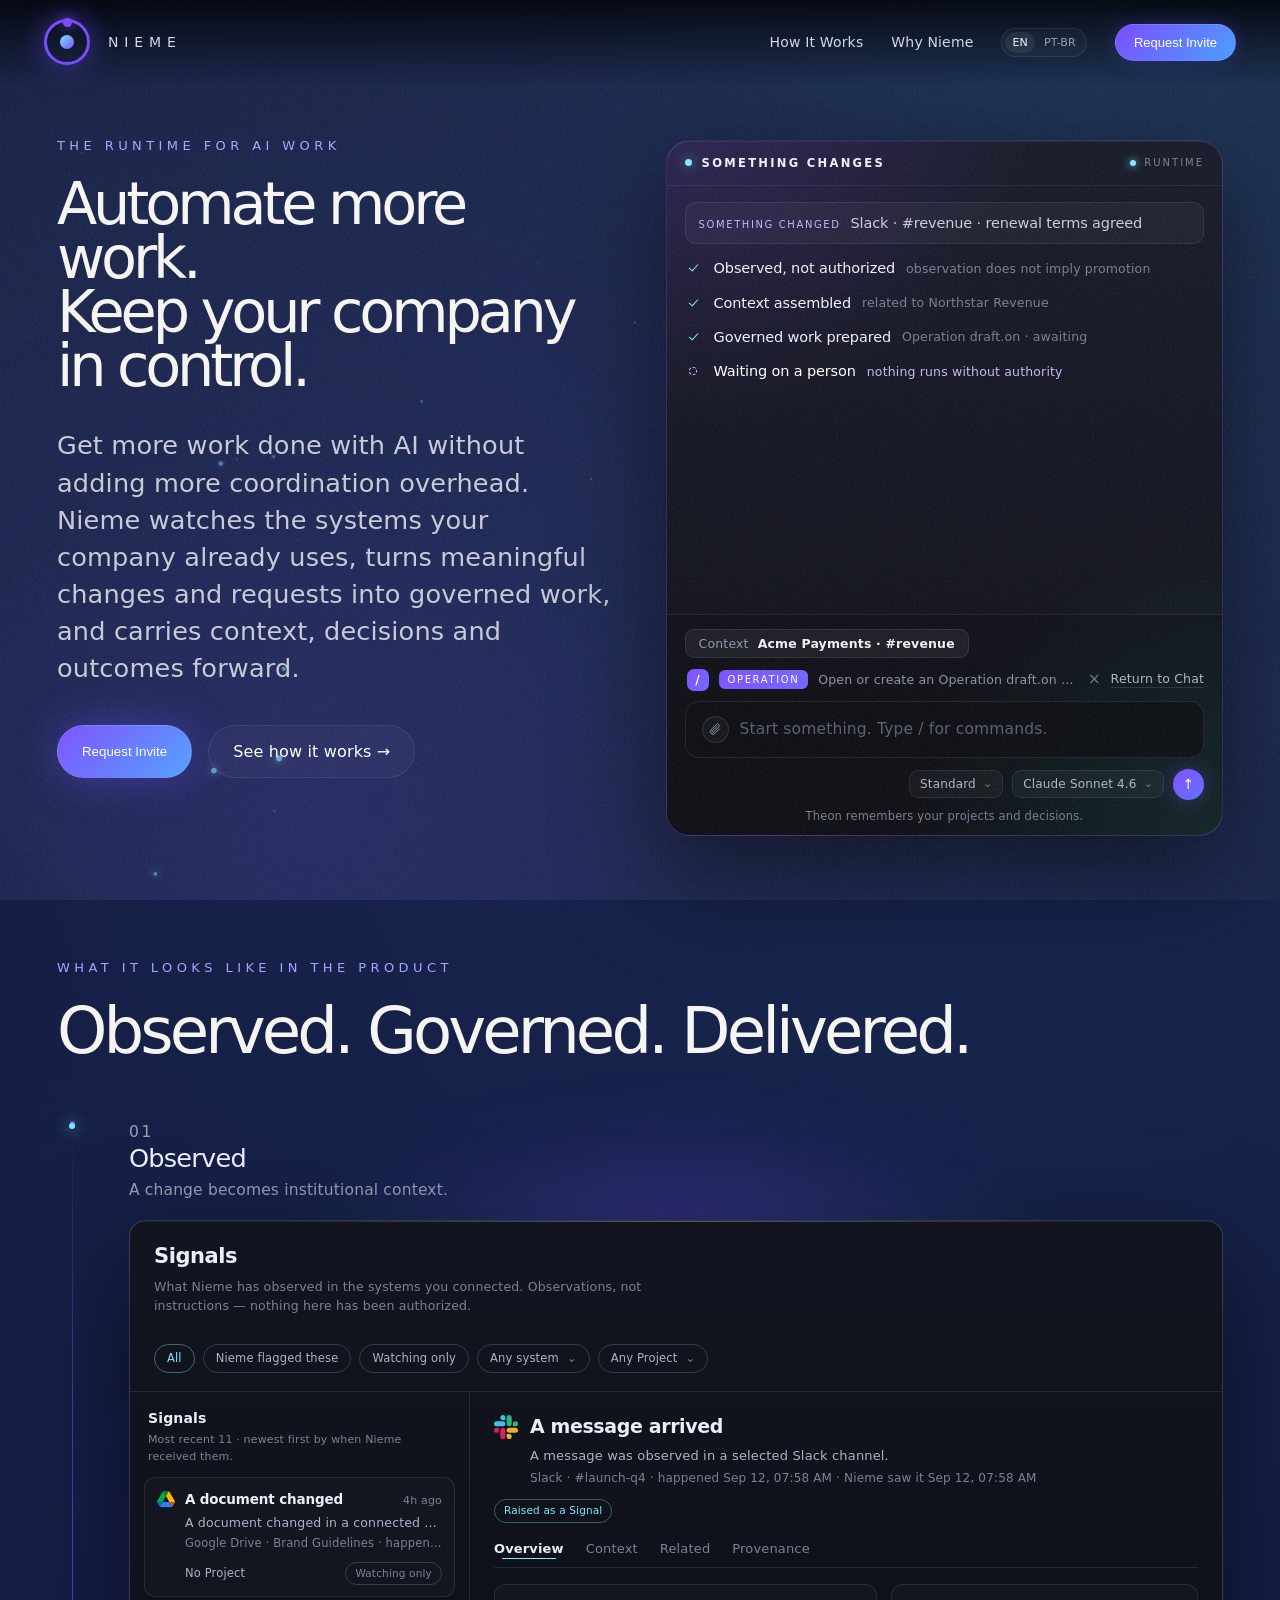
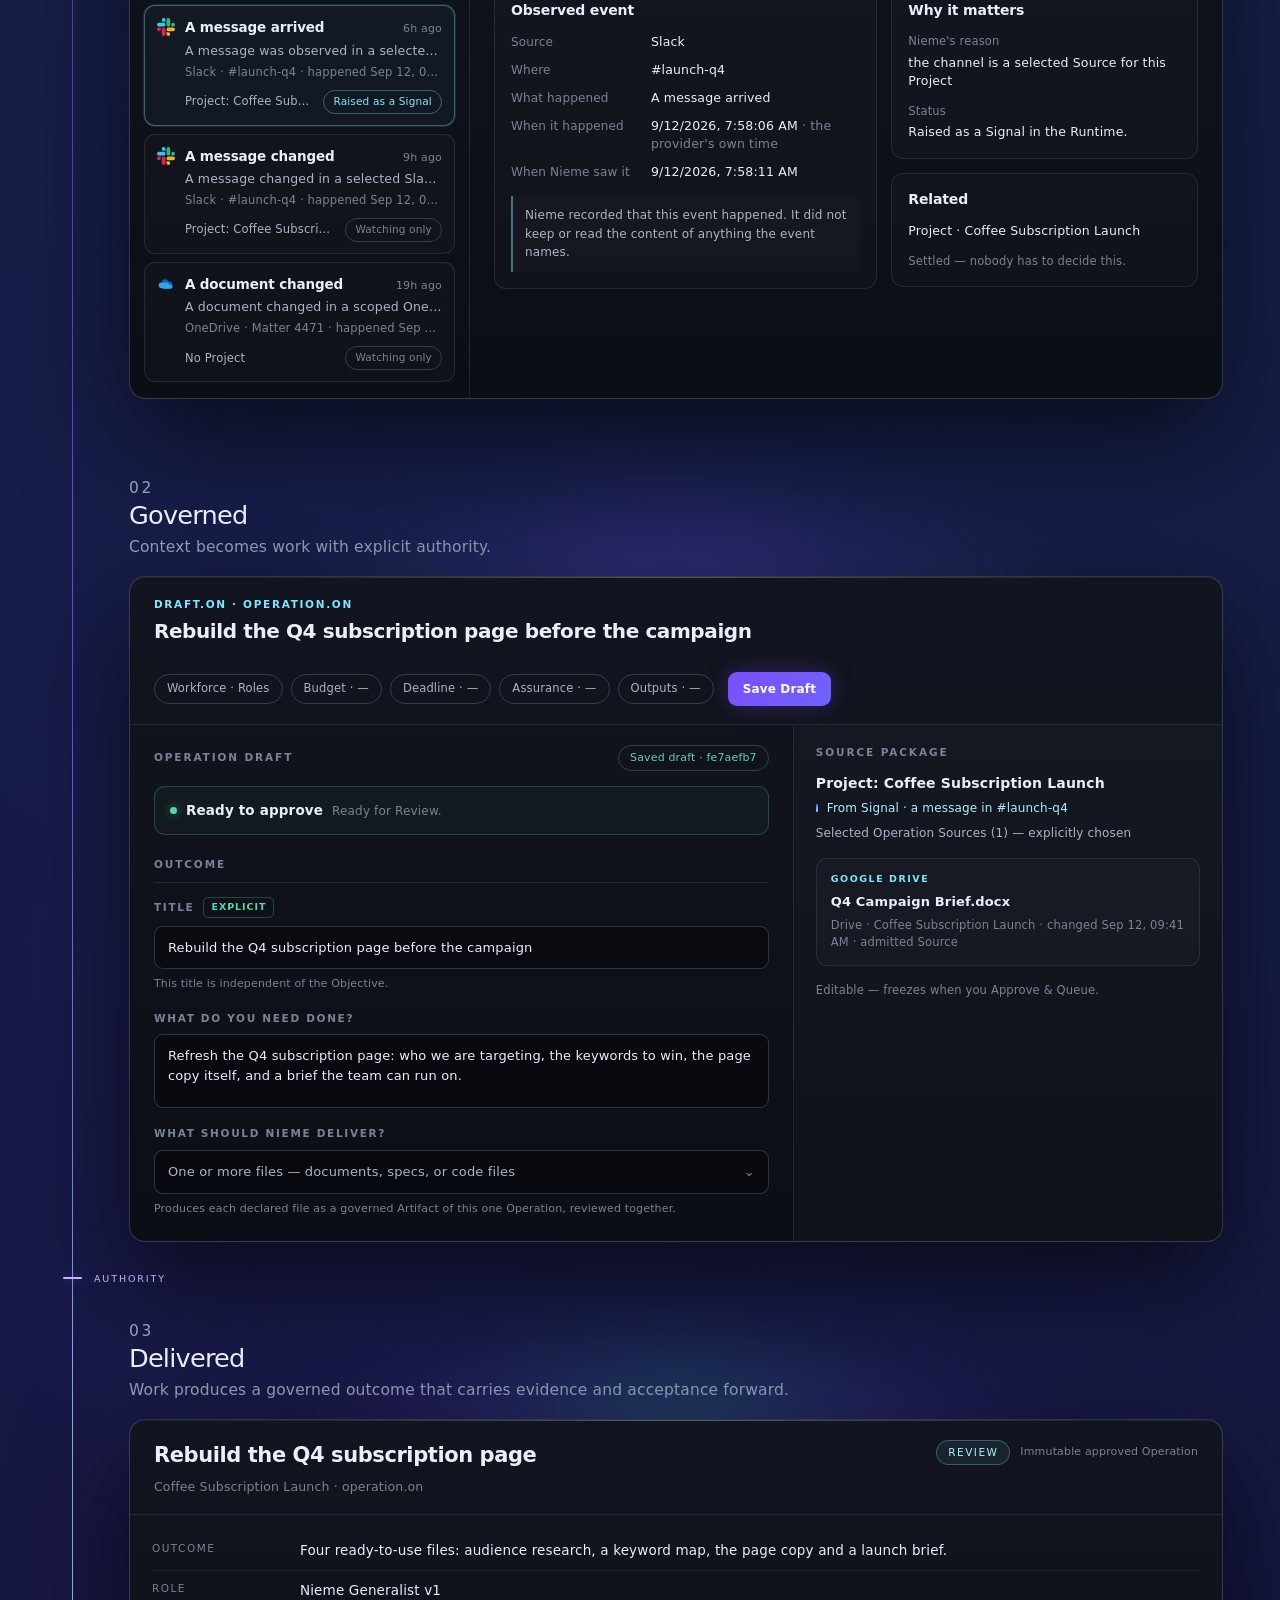
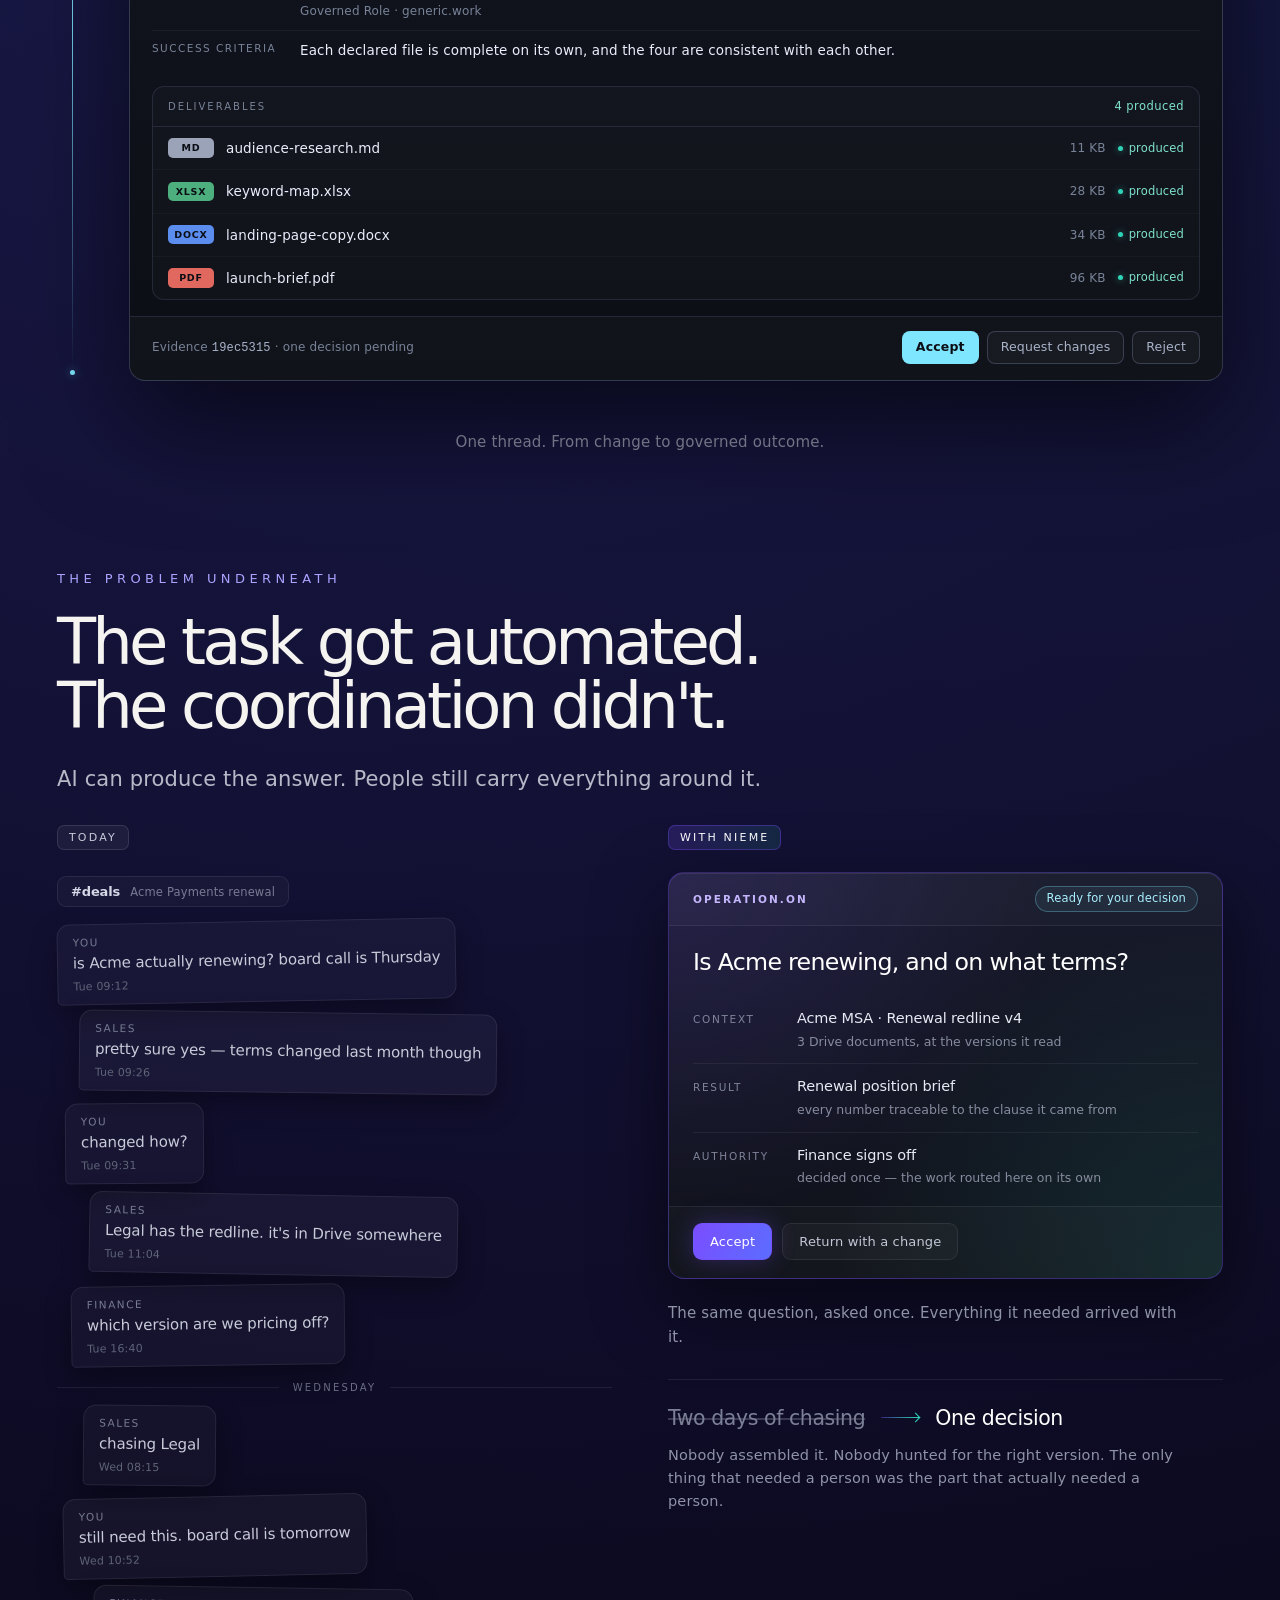
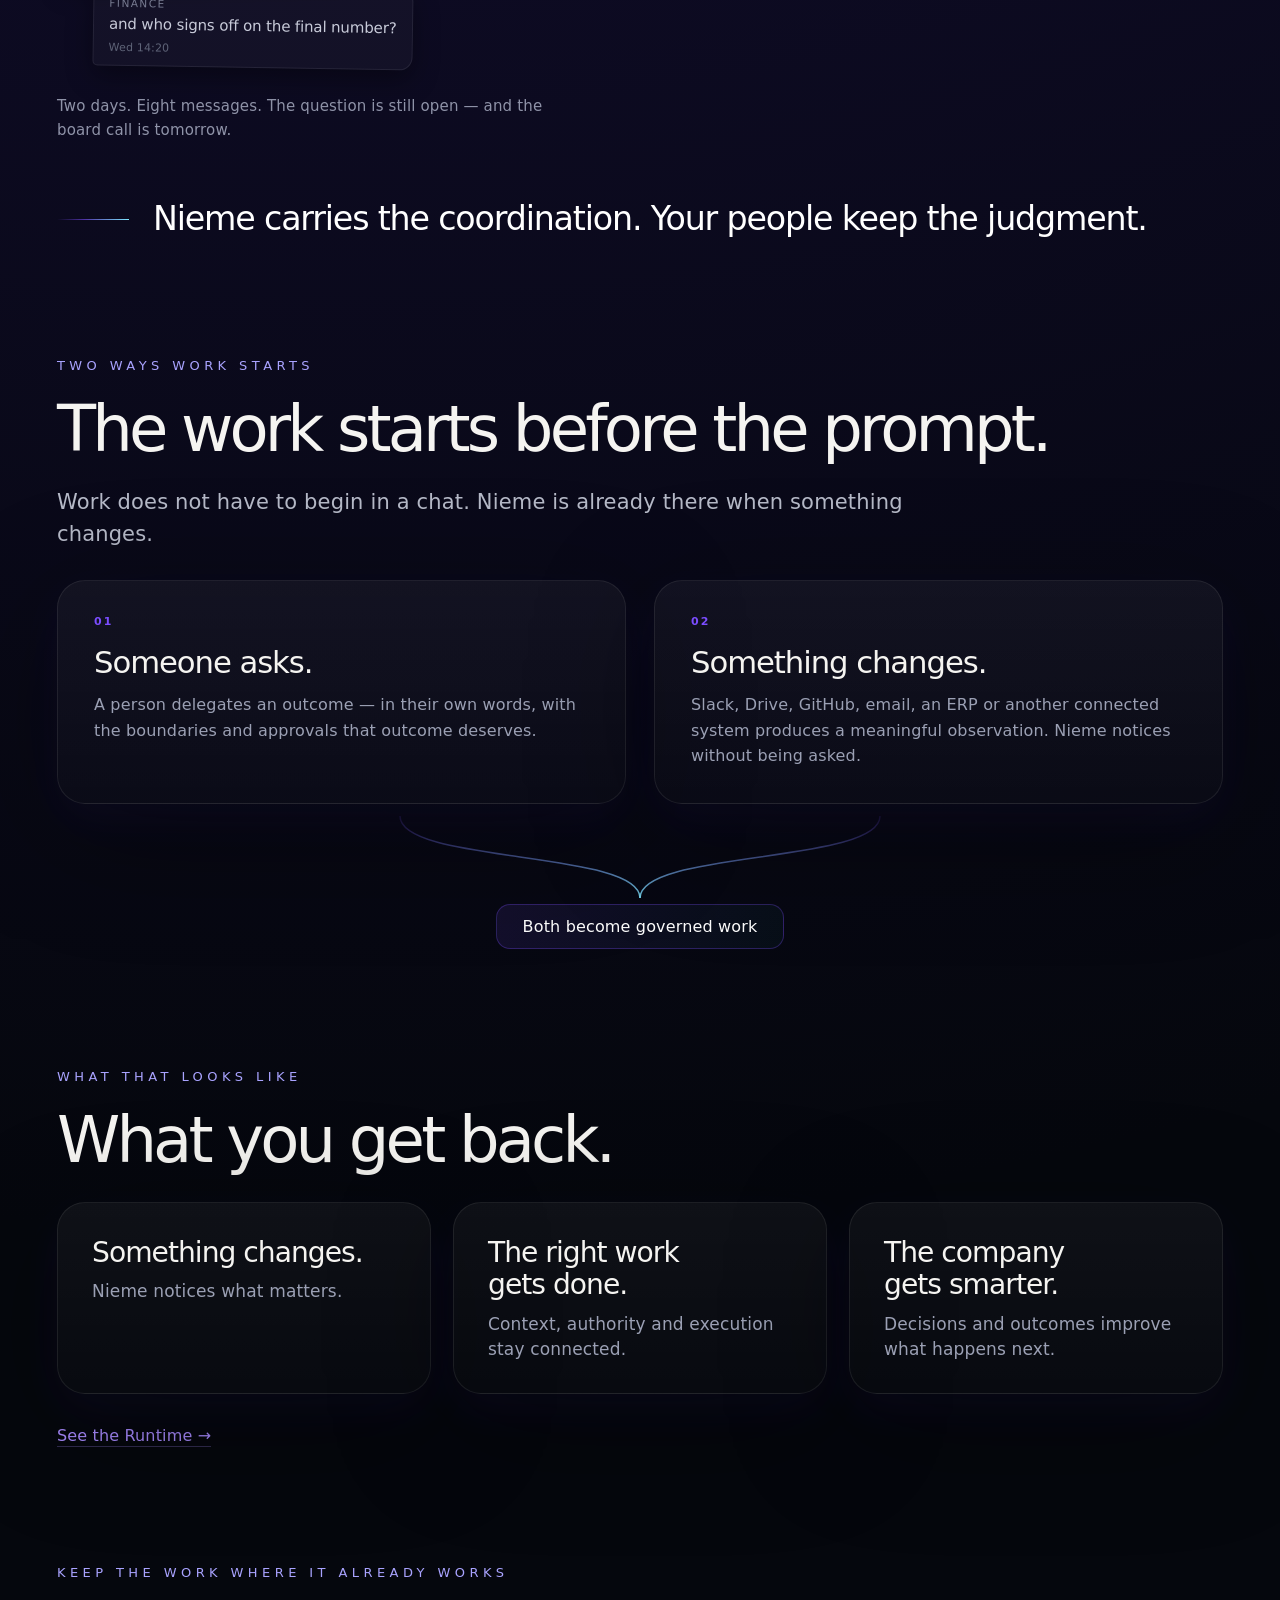
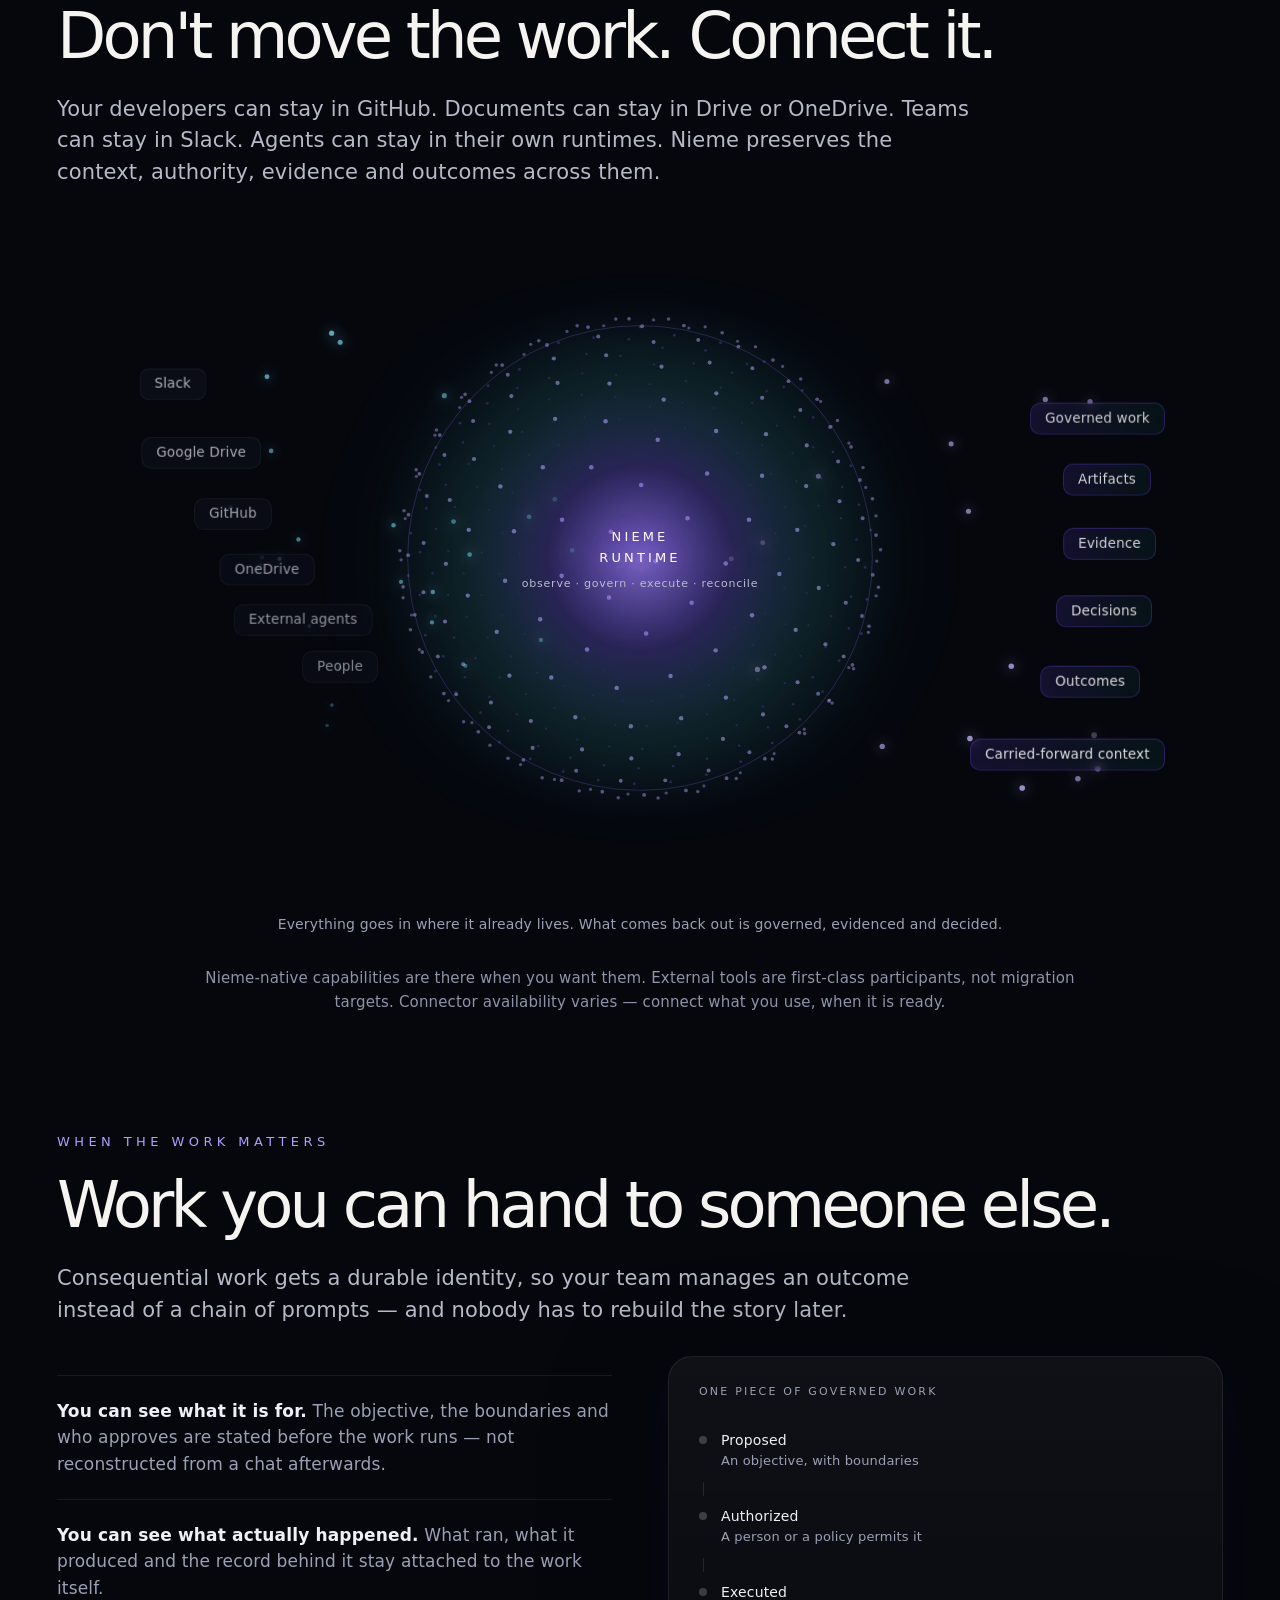
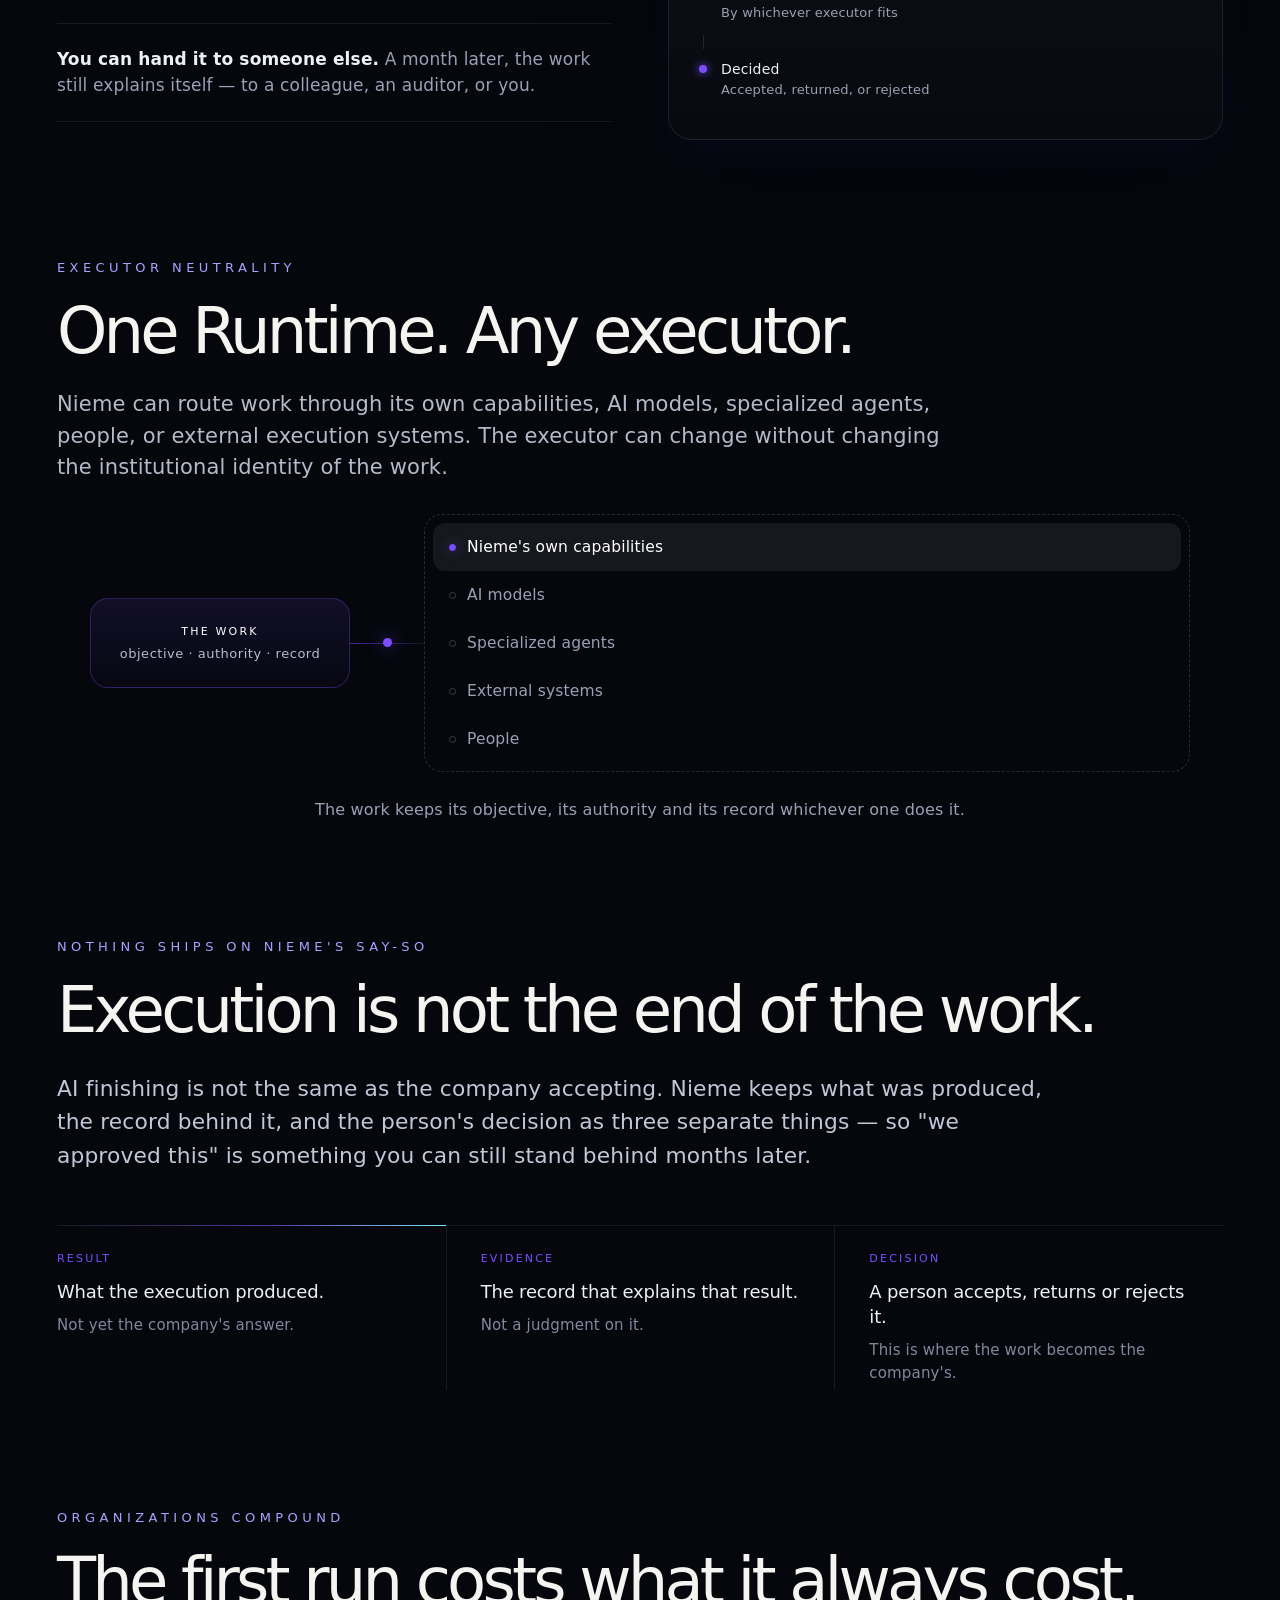
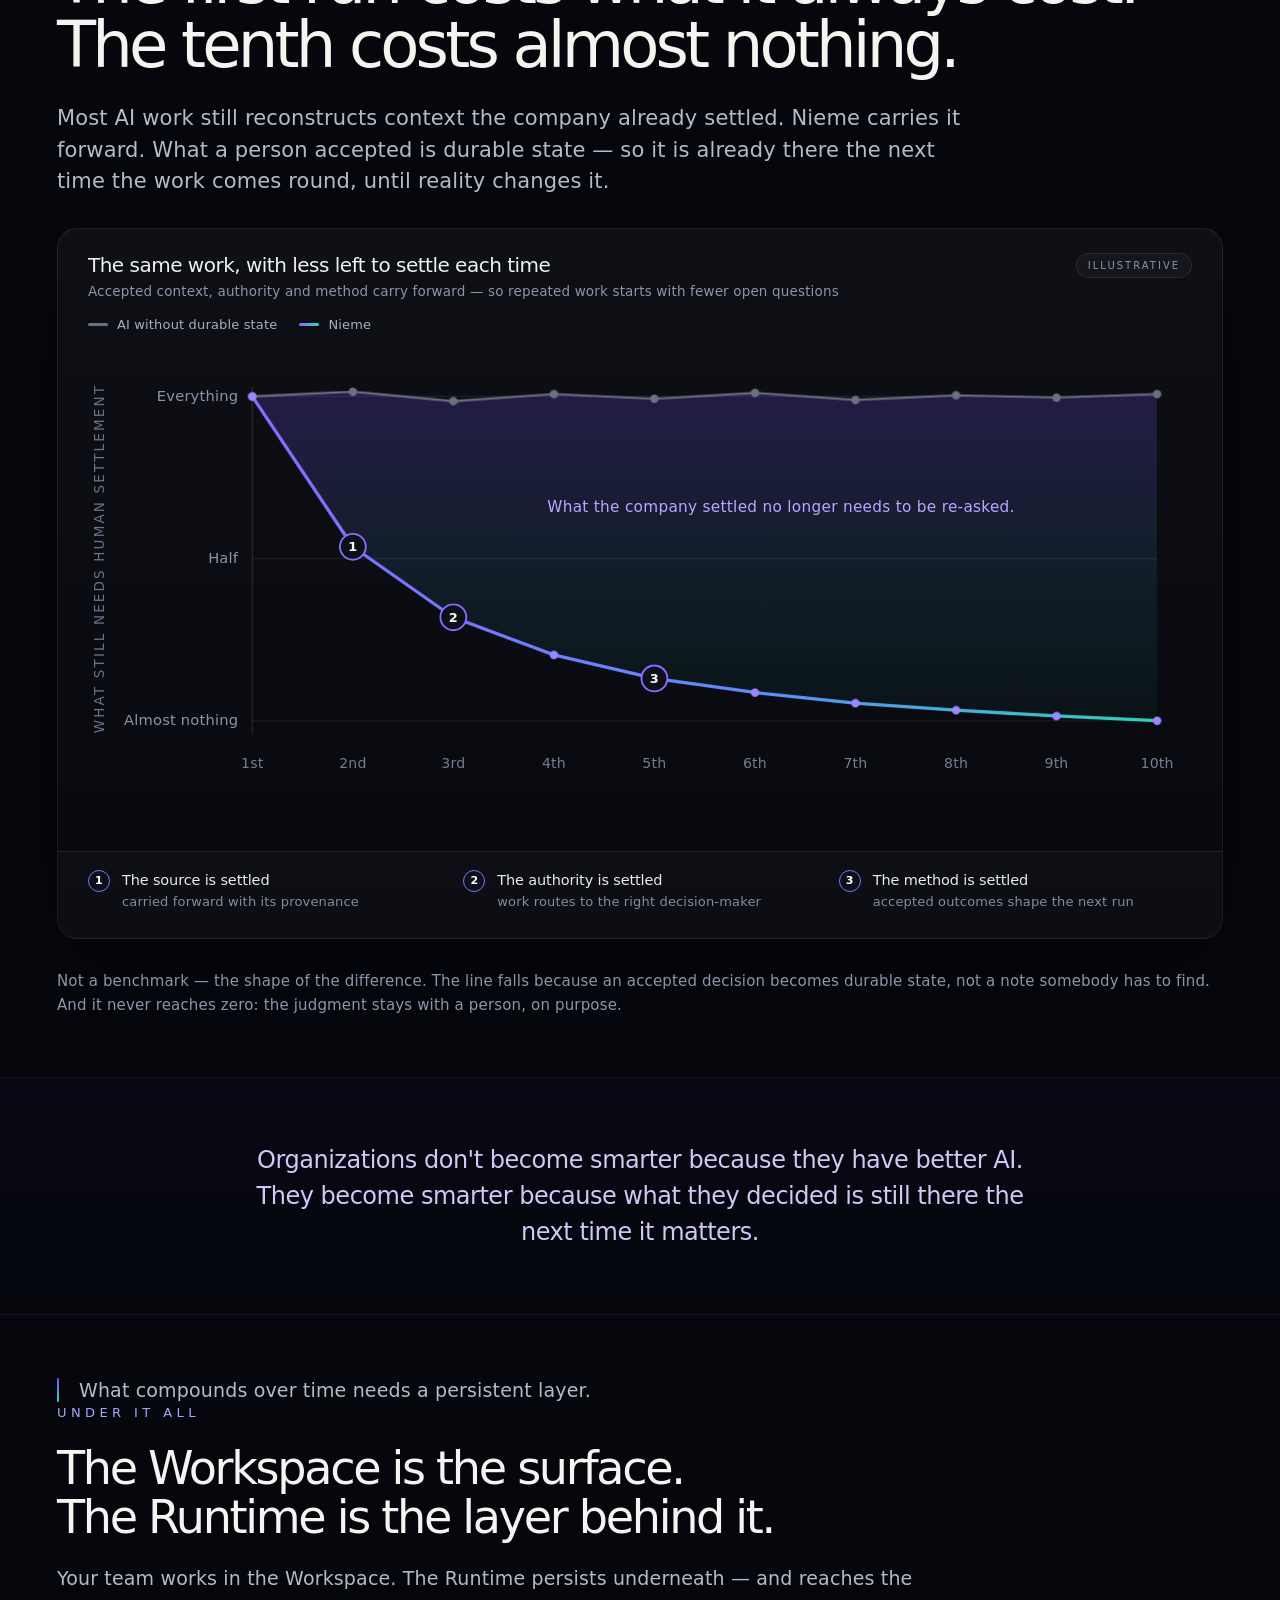
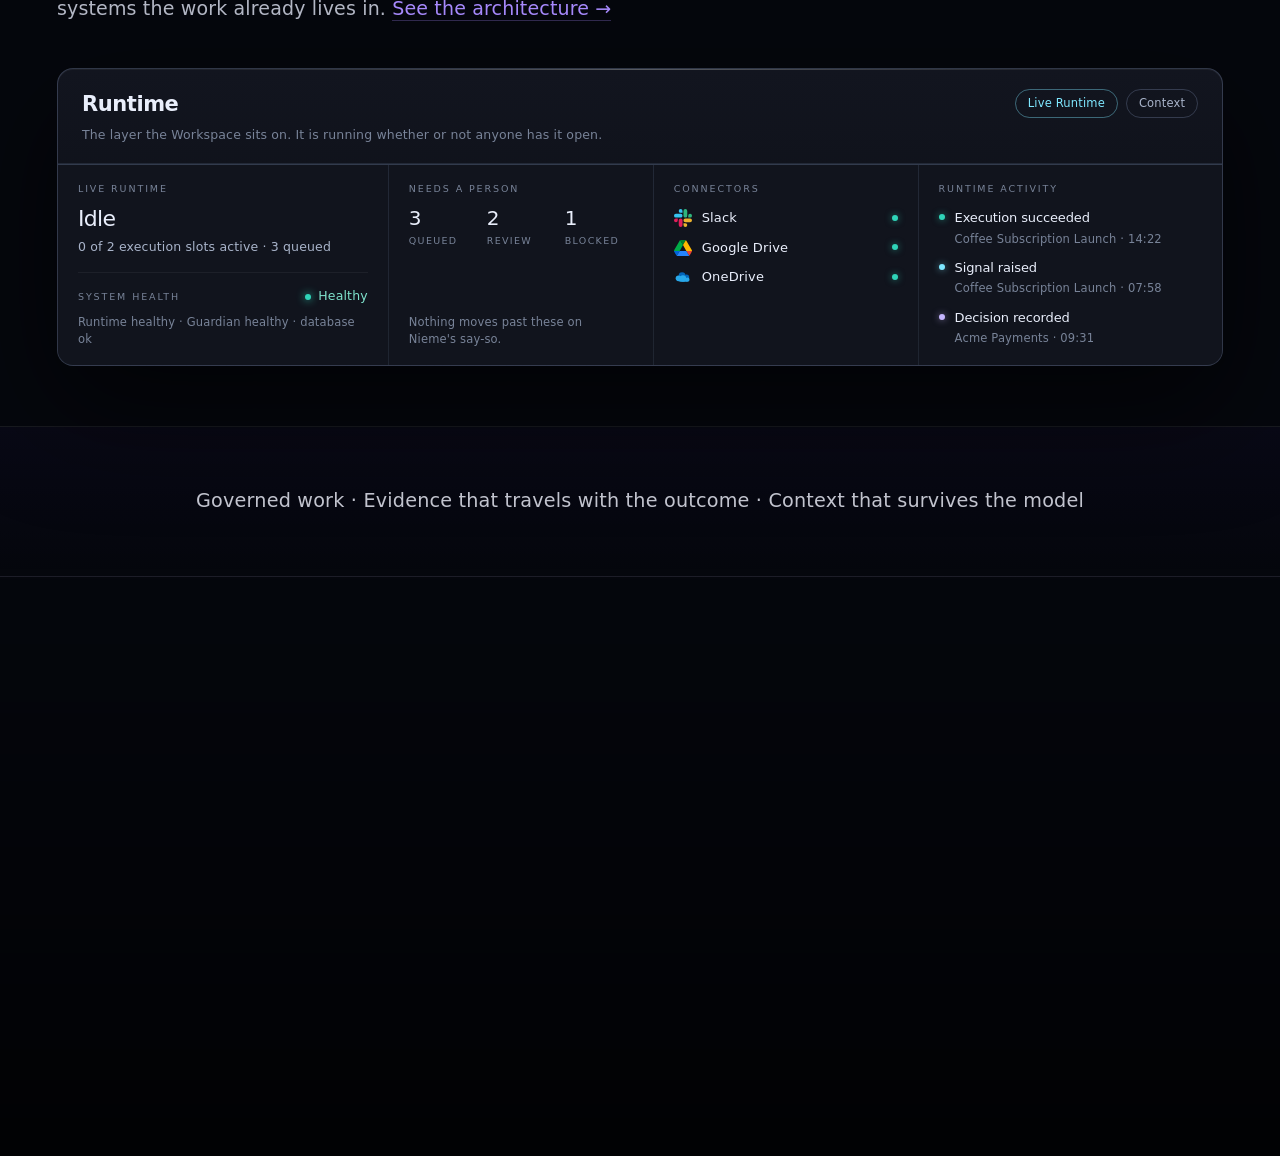
==== index.html @ e2d72def "WEBSITE-DELIVERED-PROOF-001 — the three proof frames become one story 01, 02 and 03 were three diffe" ====
<!doctype html>
<html lang="en">
<head>
  <meta charset="utf-8" />
  <meta name="viewport" content="width=device-width, initial-scale=1" />
  <title>Nieme | The Runtime for AI Work</title>
  <meta name="description" content="Get more work done with AI without adding more coordination overhead. Nieme watches the systems your company already uses, turns meaningful changes and requests into governed work, and carries context, decisions and outcomes forward." />
  <meta property="og:title" content="Nieme | The Runtime for AI Work" />
  <meta property="og:description" content="Nieme watches the systems your company already uses, turns meaningful changes and requests into governed work, and carries evidence, decisions and outcomes forward — across people, models and agents." />
  <meta property="og:type" content="website" />
  <meta property="og:url" content="https://nieme.ai" />
  <meta property="og:site_name" content="Nieme" />
  <meta name="twitter:card" content="summary_large_image" />
  <meta name="twitter:title" content="Nieme | The Runtime for AI Work" />
  <meta name="twitter:description" content="Automate more work. Keep your company in control. Governed AI work across the systems you already use." />
  <link rel="canonical" href="https://nieme.ai" />
  <link rel="alternate" hreflang="en" href="https://nieme.ai" />
  <link rel="alternate" hreflang="pt-BR" href="https://nieme.ai/pt-br" />
  <link rel="alternate" hreflang="x-default" href="https://nieme.ai" />
  <link rel="icon" href="/favicon.svg" type="image/svg+xml" />
  <script type="application/ld+json">
  {
    "@context": "https://schema.org",
    "@type": "Organization",
    "name": "Nieme",
    "url": "https://nieme.ai",
    "description": "Nieme is the runtime for AI work. It observes the systems a company already uses, turns meaningful changes and requests into governed work, and carries evidence, decisions and outcomes forward across people, models and agents."
  }
  </script>
  <script type="application/ld+json">
  {
    "@context": "https://schema.org",
    "@type": "WebSite",
    "name": "Nieme",
    "url": "https://nieme.ai"
  }
  </script>
  <link rel="stylesheet" href="./styles.css" />
</head>
<body>
  <canvas class="pulse" data-pulse aria-hidden="true"></canvas>
  <div class="grain"></div>
  <header class="nav">
    <a class="brand" href="/">
      <span class="glyph"><i></i><b></b></span>
      <span>NIEME</span>
    </a>
    <button class="nav-toggle" type="button" aria-label="Menu" aria-expanded="false" aria-controls="site-nav">
      <span></span><span></span><span></span>
    </button>
    <nav id="site-nav">
      <a href="/how-it-works">How It Works</a>
      <a href="/why-nieme">Why Nieme</a>
      <div class="locale-switcher" role="group" aria-label="Language">
        <a href="/" lang="en" hreflang="en" class="locale-active" aria-current="page">EN</a>
        <a href="/pt-br" lang="pt-BR" hreflang="pt-BR">PT-BR</a>
      </div>
      <button class="button primary" type="button" data-invite-trigger>Request Invite</button>
    </nav>
  </header>

  <main>

    <!-- HERO — outcome headline + the Runtime moving work forward (bespoke motion) -->
    <section class="hero hero--loop">
      <div class="hero-text-col">
        <div class="kicker">THE RUNTIME FOR AI WORK</div>
        <h1>Automate more work.<br>Keep your company in control.</h1>
        <p class="lede">Get more work done with AI without adding more coordination overhead. Nieme watches the systems your company already uses, turns meaningful changes and requests into governed work, and carries context, decisions and outcomes forward.</p>
        <div class="actions">
          <button class="button primary" type="button" data-invite-trigger>Request Invite</button>
          <a class="button ghost" href="/how-it-works">See how it works →</a>
        </div>
      </div>
      <div class="hero-loop-col">
        <div class="rtc is-empty" data-scene="0">

          <div class="rtc-top">
            <span class="rtc-mode"><span class="hero-mode-dot" aria-hidden="true"></span><span class="hero-composer-mode"></span></span>
            <span class="rtc-live"><span class="stg-live" aria-hidden="true"></span>RUNTIME</span>
          </div>

          <div class="rtc-stage" aria-hidden="true">
            <div class="stg-entry"><span class="stg-entry-kind"></span><span class="stg-entry-text"></span></div>
            <div class="stg-rows">
            <div class="stg-row"><span class="stg-mark" aria-hidden="true"></span><span class="stg-label"></span><span class="stg-meta"></span></div>
            <div class="stg-row"><span class="stg-mark" aria-hidden="true"></span><span class="stg-label"></span><span class="stg-meta"></span></div>
            <div class="stg-row"><span class="stg-mark" aria-hidden="true"></span><span class="stg-label"></span><span class="stg-meta"></span></div>
            <div class="stg-row"><span class="stg-mark" aria-hidden="true"></span><span class="stg-label"></span><span class="stg-meta"></span></div>
            </div>
            <div class="thc-artifact">
              <div class="thc-artifact-top">
                <span class="thc-artifact-icon" aria-hidden="true"></span>
                <span class="thc-artifact-name"></span>
                <span class="thc-artifact-meta"></span>
              </div>
              <div class="thc-artifact-preview"></div>
            </div>
          </div>

          <div class="thc-shell">
            <div class="thc-context">
              <span class="thc-context-key">Context</span>
              <span class="thc-context-val"></span>
            </div>
            <div class="thc-cmd" aria-hidden="true"><span class="thc-cmd-key">/</span><span>Type / to choose a command</span></div>
            <div class="thc-opmode" aria-hidden="true">
              <span class="thc-cmd-key">/</span>
              <span class="thc-opmode-badge">OPERATION</span>
              <span class="thc-opmode-desc">Open or create an Operation draft.on workbench</span>
              <span class="thc-opmode-close" aria-hidden="true">×</span>
              <span class="thc-opmode-back">Return to Chat</span>
            </div>
            <div class="composer-draft-unfold" aria-hidden="true">
              <div class="cdu-head">
                <div>
                  <div class="cdu-kicker">/operation · draft.on</div>
                  <div class="cdu-title">Update the Q3 revenue forecast and prepare a leadership brief</div>
                  <div class="cdu-status">Operation workbench draft. No governed object has been created.</div>
                </div>
                <span class="cdu-close">Close</span>
              </div>
              <div class="cdu-body">
                <div class="cdu-cell wide"><div class="cdu-label">Objective</div><div class="cdu-value">Rework the Q3 forecast on the approved renewal terms and produce a leadership brief that cites them.</div></div>
                <div class="cdu-cell"><div class="cdu-label">Source signal</div><div class="cdu-value">Slack · #revenue · renewal terms agreed</div></div>
                <div class="cdu-cell"><div class="cdu-label">Project</div><div class="cdu-value">Northstar Revenue</div></div>
                <div class="cdu-cell"><div class="cdu-label">Outputs</div><div class="cdu-value">Q3 revenue forecast (spreadsheet)<br>Leadership brief (document)</div></div>
                <div class="cdu-cell"><div class="cdu-label">Missing requirements</div><div class="cdu-value">None listed.</div></div>
              </div>
              <div class="cdu-actions">
                <span class="cdu-action">Refine in Composer</span>
                <span class="cdu-action">Open full workbench</span>
              </div>
            </div>
            <div class="thc-field">
              <span class="thc-attach" aria-hidden="true"><svg viewBox="0 0 24 24" fill="none" stroke="currentColor" stroke-width="1.7" stroke-linecap="round" stroke-linejoin="round"><path d="M20 11.5l-8.2 8.2a4.6 4.6 0 0 1-6.5-6.5l8.7-8.7a3 3 0 0 1 4.3 4.3l-8.7 8.7a1.5 1.5 0 0 1-2.1-2.1l7.9-7.9"/></svg></span>
              <span class="thc-text" aria-live="off"></span><span class="composer-cursor" aria-hidden="true"></span>
              <span class="thc-placeholder">Start something. Type / for commands.</span>
            </div>
            <div class="thc-controls" aria-hidden="true">
              <span class="thc-select">Standard</span>
              <span class="thc-select">Claude Sonnet 4.6</span>
              <span class="thc-send">↑</span>
            </div>
            <div class="thc-foot" aria-hidden="true">Theon remembers your projects and decisions.</div>
          </div>

        </div>
      </div>
    </section>

    <!--
      ================= PRODUCT PROOF — NATIVE COMPONENTS =================
      These three states are NOT screenshots. They are marketing components
      rendered in HTML with the product's own design tokens, vocabulary and
      layout, authored at the size the page shows them.

      Why: a PNG of an application squeezed into a column is always soft and
      always cropped, and cropping from a working install drags real customer
      names and unrelated content onto a marketing page. Rendering natively is
      sharp at any width, reflows on mobile, needs no sanitizing, and — the
      part that mattered most — needs no pixel-patching, so nothing on this
      page misrepresents what the product says.

      Product tokens used: text #e9eefb · soft #a9b4ca · muted #788398 ·
      surface #11141d · surface-raised #1b2130 · border rgba(132,153,190,.13)

      ONE synthetic story across all three. Never a real customer.
        Company : Acme Payments        Project : Northstar Revenue
        01 a Drive document change, Raised as a Signal, related to the Project
        02 that context proposed as governed work, awaiting approval
        03 the Artifact it produced, with the rating and note a person left

      The content mirrors work that was really produced and really rated in a
      Runtime — the XLSX, its five stars and its review note are transcribed
      from an actual Artifact, not invented.

      If the product's UI changes, these components must be updated to match.
      They are derived from it and must never drift ahead of it.
      =====================================================================
    -->
    <section class="proof">
      <div class="section-title">
        <div class="eyebrow">WHAT IT LOOKS LIKE IN THE PRODUCT</div>
        <h2>Observed. Governed. Delivered.</h2>
      </div>

      <div class="pf">
        <div class="pf-trace" aria-hidden="true">
          <span class="pf-trace-line"></span><span class="pf-end pf-end--a"></span><span class="pf-end pf-end--b"></span>
          <span class="pf-pulse"></span>
        </div>

        <figure class="pf-frame pf-frame--a">
          <figcaption class="pf-cap"><span class="pf-n">01</span><b>Observed</b><span>A change becomes institutional context.</span></figcaption>
          <div class="pf-shot">
      <!-- Real marks for the systems Nieme observed. Third-party brand logos,
           shown only to identify the connected system each Signal came from. -->
      <svg class="brand-sprite" aria-hidden="true" focusable="false"><defs>
        <symbol id="i-slack" viewBox="0 0 122.8 122.8">
          <path fill="#E01E5A" d="M25.8 77.6a12.9 12.9 0 1 1-12.9-12.9h12.9v12.9zm6.5 0a12.9 12.9 0 0 1 25.8 0v32.3a12.9 12.9 0 0 1-25.8 0V77.6z"/>
          <path fill="#36C5F0" d="M45.2 25.8a12.9 12.9 0 1 1 12.9-12.9v12.9H45.2zm0 6.5a12.9 12.9 0 0 1 0 25.8H12.9a12.9 12.9 0 0 1 0-25.8h32.3z"/>
          <path fill="#2EB67D" d="M97 45.2a12.9 12.9 0 1 1 12.9 12.9H97V45.2zm-6.5 0a12.9 12.9 0 0 1-25.8 0V12.9a12.9 12.9 0 0 1 25.8 0v32.3z"/>
          <path fill="#ECB22E" d="M77.6 97a12.9 12.9 0 1 1-12.9 12.9V97h12.9zm0-6.5a12.9 12.9 0 0 1 0-25.8h32.3a12.9 12.9 0 0 1 0 25.8H77.6z"/>
        </symbol>
        <symbol id="i-drive" viewBox="0 0 87.3 78">
          <path fill="#0066DA" d="m6.6 66.85 3.85 6.65c.8 1.4 1.95 2.5 3.3 3.3l13.75-23.8H0c0 1.55.4 3.1 1.2 4.5z"/>
          <path fill="#00AC47" d="M43.65 25 29.9 1.2c-1.35.8-2.5 1.9-3.3 3.3l-25.4 44A9.06 9.06 0 0 0 0 53h27.5z"/>
          <path fill="#EA4335" d="M73.55 76.8c1.35-.8 2.5-1.9 3.3-3.3l1.6-2.75L86.1 57.4c.8-1.4 1.2-2.95 1.2-4.5H59.79l5.85 11.5z"/>
          <path fill="#00832D" d="M43.65 25 57.4 1.2C56.05.4 54.5 0 52.9 0H34.4c-1.6 0-3.15.45-4.5 1.2z"/>
          <path fill="#2684FC" d="M59.8 53H27.5L13.75 76.8c1.35.8 2.9 1.2 4.5 1.2h50.8c1.6 0 3.15-.45 4.5-1.2z"/>
          <path fill="#FFBA00" d="M73.4 26.5 60.7 4.5c-.8-1.4-1.95-2.5-3.3-3.3L43.65 25l16.15 28h27.45c0-1.55-.4-3.1-1.2-4.5z"/>
        </symbol>
        <symbol id="i-onedrive" viewBox="0 0 48 32">
          <g fill="#0364B8"><circle cx="21.5" cy="12.5" r="9"/><circle cx="33" cy="17" r="7.5"/></g>
          <g fill="#28A8EA">
            <circle cx="12" cy="19.5" r="7.5"/><circle cx="24" cy="20" r="8.5"/>
            <rect x="12" y="19.5" width="26" height="9" rx="4.5"/><circle cx="36" cy="23" r="5.5"/>
          </g>
        </symbol>
      </defs></svg>
          <div class="uiw ui-signals">
            <div class="uiw-head">
              <div>
                <div class="uiw-title">Signals</div>
                <p class="uiw-sub">What Nieme has observed in the systems you connected. Observations, not instructions — nothing here has been authorized.</p>
              </div>
              <div class="uiw-filters" aria-hidden="true">
                <span class="uiw-chip is-on">All</span><span class="uiw-chip">Nieme flagged these</span>
                <span class="uiw-chip">Watching only</span><span class="uiw-chip uiw-chip--sel">Any system</span>
                <span class="uiw-chip uiw-chip--sel">Any Project</span>
              </div>
            </div>
            <div class="ui-signals-body">
              <div class="sg-list">
                <div class="sg-list-head">Signals<span>Most recent 11 · newest first by when Nieme received them.</span></div>
            <div class="sg-row">
              <svg class="sg-ico" aria-hidden="true" focusable="false"><use href="#i-drive"/></svg>
              <div class="sg-body">
                <div class="sg-top"><span class="sg-title">A document changed</span><span class="sg-age">4h ago</span></div>
                <p class="sg-desc">A document changed in a connected Drive folder.</p>
                <p class="sg-meta">Google Drive &middot; Brand Guidelines &middot; happened Sep 12, 09:41</p>
                <div class="sg-foot"><span class="sg-proj">No Project</span><span class="sg-state">Watching only</span></div>
              </div>
            </div>
            <div class="sg-row is-sel">
              <svg class="sg-ico" aria-hidden="true" focusable="false"><use href="#i-slack"/></svg>
              <div class="sg-body">
                <div class="sg-top"><span class="sg-title">A message arrived</span><span class="sg-age">6h ago</span></div>
                <p class="sg-desc">A message was observed in a selected Slack channel.</p>
                <p class="sg-meta">Slack &middot; #launch-q4 &middot; happened Sep 12, 07:58</p>
                <div class="sg-foot"><span class="sg-proj">Project: Coffee Subscription Launch</span><span class="sg-state is-raised">Raised as a Signal</span></div>
              </div>
            </div>
            <div class="sg-row">
              <svg class="sg-ico" aria-hidden="true" focusable="false"><use href="#i-slack"/></svg>
              <div class="sg-body">
                <div class="sg-top"><span class="sg-title">A message changed</span><span class="sg-age">9h ago</span></div>
                <p class="sg-desc">A message changed in a selected Slack channel.</p>
                <p class="sg-meta">Slack &middot; #launch-q4 &middot; happened Sep 12, 05:12</p>
                <div class="sg-foot"><span class="sg-proj">Project: Coffee Subscription Launch</span><span class="sg-state">Watching only</span></div>
              </div>
            </div>
            <div class="sg-row">
              <svg class="sg-ico" aria-hidden="true" focusable="false"><use href="#i-onedrive"/></svg>
              <div class="sg-body">
                <div class="sg-top"><span class="sg-title">A document changed</span><span class="sg-age">19h ago</span></div>
                <p class="sg-desc">A document changed in a scoped OneDrive folder.</p>
                <p class="sg-meta">OneDrive &middot; Matter 4471 &middot; happened Sep 12, 04:41</p>
                <div class="sg-foot"><span class="sg-proj">No Project</span><span class="sg-state">Watching only</span></div>
              </div>
            </div>
              </div>
              <div class="sg-detail">
                <div class="sg-dhead">
                  <svg class="sg-ico" aria-hidden="true" focusable="false"><use href="#i-slack"/></svg>
                  <div>
                    <h4>A message arrived</h4>
                    <p class="sg-dsub">A message was observed in a selected Slack channel.</p>
                    <p class="sg-dmeta">Slack · #launch-q4 · happened Sep 12, 07:58 AM · Nieme saw it Sep 12, 07:58 AM</p>
                  </div>
                </div>
                <span class="sg-state is-raised sg-dstate">Raised as a Signal</span>
                <div class="sg-tabs" aria-hidden="true"><span class="is-on">Overview</span><span>Context</span><span>Related</span><span>Provenance</span></div>
                <div class="sg-cards">
                  <div class="sg-card">
                    <h5>Observed event</h5>
                    <dl class="sg-kvs"><div class="sg-kv"><dt>Source</dt><dd>Slack</dd></div><div class="sg-kv"><dt>Where</dt><dd>#launch-q4</dd></div><div class="sg-kv"><dt>What happened</dt><dd>A message arrived</dd></div><div class="sg-kv"><dt>When it happened</dt><dd>9/12/2026, 7:58:06 AM <em>· the provider&#39;s own time</em></dd></div><div class="sg-kv"><dt>When Nieme saw it</dt><dd>9/12/2026, 7:58:11 AM</dd></div></dl>
                    <p class="sg-note">Nieme recorded that this event happened. It did not keep or read the content of anything the event names.</p>
                  </div>
                  <div class="sg-side">
                    <div class="sg-card">
                      <h5>Why it matters</h5>
                      <p class="sg-lbl">Nieme&#39;s reason</p><p class="sg-val">the channel is a selected Source for this Project</p>
                      <p class="sg-lbl">Status</p><p class="sg-val">Raised as a Signal in the Runtime.</p>
                    </div>
                    <div class="sg-card">
                      <h5>Related</h5>
                      <p class="sg-val">Project · Coffee Subscription Launch</p><p class="sg-lbl">Settled — nobody has to decide this.</p>
                    </div>
                  </div>
                </div>
              </div>
            </div>
          </div>
          </div>
        </figure>

        <figure class="pf-frame pf-frame--b">
          <figcaption class="pf-cap"><span class="pf-n">02</span><b>Governed</b><span>Context becomes work with explicit authority.</span></figcaption>
          <div class="pf-shot">
          <div class="uiw ui-draft">
            <div class="uiw-head ui-draft-head">
              <div>
                <div class="dr-kicker">DRAFT.ON · OPERATION.ON</div>
                <div class="uiw-title dr-title">Rebuild the Q4 subscription page before the campaign</div>
              </div>
              <div class="dr-bar">
                <div class="uiw-filters"><span class="uiw-chip">Workforce · Roles</span><span class="uiw-chip">Budget · —</span><span class="uiw-chip">Deadline · —</span><span class="uiw-chip">Assurance · —</span><span class="uiw-chip">Outputs · —</span></div>
                <span class="dr-save">Save Draft</span>
              </div>
            </div>
            <div class="ui-draft-body">
              <div class="dr-card">
                <div class="dr-card-top"><span class="dr-eyebrow">OPERATION DRAFT</span><span class="dr-saved">Saved draft · fe7aefb7</span></div>
                <div class="dr-ready"><span class="dr-dot" aria-hidden="true"></span><b>Ready to approve</b><span>Ready for Review.</span></div>
                <div class="dr-sec">OUTCOME</div>
                <div class="dr-field">
                  <label>TITLE <span class="dr-explicit">EXPLICIT</span></label>
                  <div class="dr-input">Rebuild the Q4 subscription page before the campaign</div>
                  <p class="dr-hint">This title is independent of the Objective.</p>
                </div>
                <div class="dr-field">
                  <label>WHAT DO YOU NEED DONE?</label>
                  <div class="dr-area">Refresh the Q4 subscription page: who we are targeting, the keywords to win, the page copy itself, and a brief the team can run on.</div>
                </div>
                <div class="dr-field">
                  <label>WHAT SHOULD NIEME DELIVER?</label>
                  <div class="dr-input dr-input--select">One or more files — documents, specs, or code files</div>
                  <p class="dr-hint">Produces each declared file as a governed Artifact of this one Operation, reviewed together.</p>
                </div>
              </div>
              <div class="dr-side">
                <div class="dr-eyebrow">SOURCE PACKAGE</div>
                <p class="dr-proj">Project: Coffee Subscription Launch</p>
                <p class="dr-from">From Signal &middot; a message in #launch-q4</p>
                <p class="dr-selected">Selected Operation Sources (1) — explicitly chosen</p>
                <div class="dr-src">
                  <div class="dr-src-kind">GOOGLE DRIVE</div>
                  <div class="dr-src-name">Q4 Campaign Brief.docx</div>
                  <p class="dr-src-meta">Drive · Coffee Subscription Launch · changed Sep 12, 09:41 AM · admitted Source</p>
                </div>
                <p class="dr-freeze">Editable — freezes when you Approve &amp; Queue.</p>
              </div>
            </div>
          </div>
          </div>
        </figure>

        <div class="pf-gate" aria-hidden="true"><span class="pf-gate-mark"></span><i>AUTHORITY</i></div>
        <figure class="pf-frame pf-frame--c">
          <figcaption class="pf-cap"><span class="pf-n">03</span><b>Delivered</b><span>Work produces a governed outcome that carries evidence and acceptance forward.</span></figcaption>
          <div class="pf-shot">
          <div class="uiw ui-delivered">
            <div class="uiw-head dv-head">
              <div>
                <div class="uiw-title">Rebuild the Q4 subscription page</div>
                <p class="uiw-sub">Coffee Subscription Launch &middot; operation.on</p>
              </div>
              <div class="dv-flags">
                <span class="dv-state">REVIEW</span>
                <span class="dv-imm">Immutable approved Operation</span>
              </div>
            </div>
            <dl class="dv-meta">
              <div class="dv-row"><dt>Outcome</dt><dd>Four ready-to-use files: audience research, a keyword map, the page copy and a launch brief.</dd></div>
              <div class="dv-row"><dt>Role</dt><dd>Nieme Generalist v1<em>Governed Role &middot; generic.work</em></dd></div>
              <div class="dv-row"><dt>Success criteria</dt><dd>Each declared file is complete on its own, and the four are consistent with each other.</dd></div>
            </dl>
            <div class="dv-files">
              <div class="dv-files-head"><span>DELIVERABLES</span><span class="dv-count">4 produced</span></div>
              <ul class="dv-list">
                <li><span class="dv-kind dv-kind--md">MD</span><span class="dv-name">audience-research.md</span><span class="dv-size">11 KB</span><span class="dv-ok">produced</span></li>
                <li><span class="dv-kind dv-kind--xlsx">XLSX</span><span class="dv-name">keyword-map.xlsx</span><span class="dv-size">28 KB</span><span class="dv-ok">produced</span></li>
                <li><span class="dv-kind dv-kind--docx">DOCX</span><span class="dv-name">landing-page-copy.docx</span><span class="dv-size">34 KB</span><span class="dv-ok">produced</span></li>
                <li><span class="dv-kind dv-kind--pdf">PDF</span><span class="dv-name">launch-brief.pdf</span><span class="dv-size">96 KB</span><span class="dv-ok">produced</span></li>
              </ul>
            </div>
            <div class="dv-decide">
              <span class="dv-ev">Evidence <b>19ec5315</b> &middot; one decision pending</span>
              <span class="dv-acts"><span class="dv-btn dv-btn--go">Accept</span><span class="dv-btn">Request changes</span><span class="dv-btn">Reject</span></span>
            </div>
          </div>
          </div>
        </figure>
      </div>

      <figcaption class="proof-caption">One thread. From change to governed outcome.</figcaption>
    </section>

    <!-- SECTION 0 — THE JOB TO BE DONE -->
    <section class="jtbd">
      <div class="section-title">
        <div class="eyebrow">THE PROBLEM UNDERNEATH</div>
        <h2>The task got automated.<br>The coordination didn&#39;t.</h2>
        <p>AI can produce the answer. People still carry everything around it.</p>
      </div>

      <div class="cmp">
        <div class="cmp-side cmp-side--noise">
          <div class="cmp-cap">TODAY</div>
          <div class="cm-thread">
            <div class="cm-thread-head"><span class="cm-ch">#deals</span><span class="cm-ch-sub">Acme Payments renewal</span></div>
            <div class="cm-msg" style="--r:-1.1deg;--x:0px">
              <span class="cm-who">You</span>
              <p>is Acme actually renewing? board call is Thursday</p>
              <span class="cm-time">Tue 09:12</span>
            </div>
            <div class="cm-msg" style="--r:0.7deg;--x:22px">
              <span class="cm-who">Sales</span>
              <p>pretty sure yes — terms changed last month though</p>
              <span class="cm-time">Tue 09:26</span>
            </div>
            <div class="cm-msg" style="--r:-0.5deg;--x:8px">
              <span class="cm-who">You</span>
              <p>changed how?</p>
              <span class="cm-time">Tue 09:31</span>
            </div>
            <div class="cm-msg" style="--r:1deg;--x:32px">
              <span class="cm-who">Sales</span>
              <p>Legal has the redline. it&#39;s in Drive somewhere</p>
              <span class="cm-time">Tue 11:04</span>
            </div>
            <div class="cm-msg" style="--r:-0.8deg;--x:14px">
              <span class="cm-who">Finance</span>
              <p>which version are we pricing off?</p>
              <span class="cm-time">Tue 16:40</span>
            </div>
            <div class="cm-day"><span>WEDNESDAY</span></div>
            <div class="cm-msg" style="--r:0.6deg;--x:26px">
              <span class="cm-who">Sales</span>
              <p>chasing Legal</p>
              <span class="cm-time">Wed 08:15</span>
            </div>
            <div class="cm-msg" style="--r:-1.2deg;--x:6px">
              <span class="cm-who">You</span>
              <p>still need this. board call is tomorrow</p>
              <span class="cm-time">Wed 10:52</span>
            </div>
            <div class="cm-msg" style="--r:0.9deg;--x:36px">
              <span class="cm-who">Finance</span>
              <p>and who signs off on the final number?</p>
              <span class="cm-time">Wed 14:20</span>
            </div>
          </div>
          <p class="cmp-note">Two days. Eight messages. The question is still open — and the board call is tomorrow.</p>
        </div>

        <div class="cmp-side cmp-side--calm">
          <div class="cmp-cap cmp-cap--runtime">WITH NIEME</div>
          <div class="cm-obj">
            <div class="cm-obj-bar">
              <span class="cm-obj-kicker">OPERATION.ON</span>
              <span class="cm-obj-state">Ready for your decision</span>
            </div>
            <div class="cm-obj-title">Is Acme renewing, and on what terms?</div>
            <dl class="cm-obj-rows">
              <div class="cm-obj-row">
                <dt>Context</dt>
                <dd>Acme MSA &middot; Renewal redline v4<em>3 Drive documents, at the versions it read</em></dd>
              </div>
              <div class="cm-obj-row">
                <dt>Result</dt>
                <dd>Renewal position brief<em>every number traceable to the clause it came from</em></dd>
              </div>
              <div class="cm-obj-row">
                <dt>Authority</dt>
                <dd>Finance signs off<em>decided once &mdash; the work routed here on its own</em></dd>
              </div>
            </dl>
            <div class="cm-obj-act">
              <span class="cm-obj-btn cm-obj-btn--go">Accept</span>
              <span class="cm-obj-btn">Return with a change</span>
            </div>
          </div>
          <p class="cmp-note">The same question, asked once. Everything it needed arrived with it.</p>
          <div class="cm-gain">
            <div class="cm-gain-row">
              <span class="cm-gain-was">Two days of chasing</span>
              <span class="cm-gain-arrow" aria-hidden="true"></span>
              <span class="cm-gain-now">One decision</span>
            </div>
            <p>Nobody assembled it. Nobody hunted for the right version. The only thing that needed a person was the part that actually needed a person.</p>
          </div>
        </div>
      </div>

      <div class="coord-close">
        <span class="coord-close-trace" aria-hidden="true"></span>
        <p class="jtbd-close">Nieme carries the coordination. Your people keep the judgment.</p>
      </div>
    </section>

    <!-- SECTION 1 — TWO WAYS WORK STARTS -->
    <section class="entrypaths">
      <div class="section-title">
        <div class="eyebrow">TWO WAYS WORK STARTS</div>
        <h2>The work starts before the prompt.</h2>
        <p>Work does not have to begin in a chat. Nieme is already there when something changes.</p>
      </div>
      <div class="entrypaths-grid">
        <div class="entrypath card-surface">
          <div class="entrypath-num">01</div>
          <h3>Someone asks.</h3>
          <p>A person delegates an outcome — in their own words, with the boundaries and approvals that outcome deserves.</p>
        </div>
        <div class="entrypath card-surface">
          <div class="entrypath-num">02</div>
          <h3>Something changes.</h3>
          <p>Slack, Drive, GitHub, email, an ERP or another connected system produces a meaningful observation. Nieme notices without being asked.</p>
        </div>
      </div>
      <div class="bifurcate" aria-label="Both paths enter the same runtime">
        <svg class="bifurcate-svg" viewBox="0 0 720 90" preserveAspectRatio="none" aria-hidden="true">
          <path d="M120 4 C120 52, 360 38, 360 86" fill="none" stroke="url(#bg1)" stroke-width="1.5"/>
          <path d="M600 4 C600 52, 360 38, 360 86" fill="none" stroke="url(#bg1)" stroke-width="1.5"/>
          <defs><linearGradient id="bg1" x1="0" y1="0" x2="0" y2="1">
            <stop offset="0%" stop-color="#7b4dff" stop-opacity=".15"/>
            <stop offset="100%" stop-color="#7ee7ff" stop-opacity=".85"/>
          </linearGradient></defs>
        </svg>
        <div class="bifurcate-out">Both become governed work</div>
      </div>
    </section>

    <!-- SECTION 2 — THE LOOP, AS OUTCOMES -->
    <section class="loop">
      <div class="section-title">
        <div class="eyebrow">WHAT THAT LOOKS LIKE</div>
        <h2>What you get back.</h2>
      </div>
      <div class="outcomes">
        <div class="outcome card-surface">
          <h3>Something changes.</h3>
          <p class="outcome-lead">Nieme notices what matters.</p>
        </div>
        <div class="outcome card-surface">
          <h3>The right work gets done.</h3>
          <p class="outcome-lead">Context, authority and execution stay connected.</p>
        </div>
        <div class="outcome card-surface">
          <h3>The company gets smarter.</h3>
          <p class="outcome-lead">Decisions and outcomes improve what happens next.</p>
        </div>
      </div>
      <p class="loop-more"><a href="/how-it-works">See the Runtime →</a></p>
    </section>

    <!-- SECTION 3 — KEEP THE WORK WHERE IT ALREADY LIVES -->
    <section class="crosssystem">
      <div class="section-title">
        <div class="eyebrow">KEEP THE WORK WHERE IT ALREADY WORKS</div>
        <h2>Don't move the work. Connect it.</h2>
        <p>Your developers can stay in GitHub. Documents can stay in Drive or OneDrive. Teams can stay in Slack. Agents can stay in their own runtimes. Nieme preserves the context, authority, evidence and outcomes across them.</p>
      </div>
      <div class="orb" data-orb>
        <canvas class="orb-canvas" aria-hidden="true"></canvas>
        <div class="orb-core" aria-hidden="true">
          <span class="orb-core-name">NIEME<br>RUNTIME</span>
          <span class="orb-core-verbs">observe · govern · execute · reconcile</span>
        </div>
        <div class="orb-labels" aria-hidden="true">
          <span class="orb-node" data-orb-node="0">Slack</span>
          <span class="orb-node" data-orb-node="1">Google Drive</span>
          <span class="orb-node" data-orb-node="2">GitHub</span>
          <span class="orb-node" data-orb-node="3">OneDrive</span>
          <span class="orb-node" data-orb-node="4">External agents</span>
          <span class="orb-node" data-orb-node="5">People</span>
          <span class="orb-out" data-orb-out="0">Governed work</span>
          <span class="orb-out" data-orb-out="1">Artifacts</span>
          <span class="orb-out" data-orb-out="2">Evidence</span>
          <span class="orb-out" data-orb-out="3">Decisions</span>
          <span class="orb-out" data-orb-out="4">Outcomes</span>
          <span class="orb-out" data-orb-out="5">Carried-forward context</span>
        </div>
        <p class="orb-a11y">A diagram: what the company already uses — Slack, Google Drive, GitHub, OneDrive, external agents and people — streams in from the left into the Nieme Runtime, which returns governed work, artifacts, evidence, decisions, outcomes and context that carries forward on the right.</p>
      </div>
      <div class="cst-caption">Everything goes in where it already lives. What comes back out is governed, evidenced and decided.</div>
      <p class="crosssystem-note">Nieme-native capabilities are there when you want them. External tools are first-class participants, not migration targets. Connector availability varies — connect what you use, when it is ready.</p>
    </section>

    <!-- SECTION 4 — GOVERNED WORK -->
    <section class="governed">
      <div class="section-copy section-title">
        <div class="eyebrow">WHEN THE WORK MATTERS</div>
        <h2>Work you can hand to someone else.</h2>
        <p>Consequential work gets a durable identity, so your team manages an outcome instead of a chain of prompts — and nobody has to rebuild the story later.</p>
      </div>
      <div class="governed-split">
        <div class="governed-points">
          <div class="governed-point"><strong>You can see what it is for.</strong> The objective, the boundaries and who approves are stated before the work runs — not reconstructed from a chat afterwards.</div>
          <div class="governed-point"><strong>You can see what actually happened.</strong> What ran, what it produced and the record behind it stay attached to the work itself.</div>
          <div class="governed-point"><strong>You can hand it to someone else.</strong> A month later, the work still explains itself — to a colleague, an auditor, or you.</div>
        </div>
        <div class="ledger-visual card-surface">
          <div class="timeline-label-top">ONE PIECE OF GOVERNED WORK</div>
          <div class="timeline-track">
            <div class="timeline-item"><div class="timeline-dot"></div><div class="timeline-info">
              <span class="timeline-step-label">Proposed</span><span class="timeline-step-sub">An objective, with boundaries</span></div></div>
            <div class="timeline-connector-line"></div>
            <div class="timeline-item"><div class="timeline-dot"></div><div class="timeline-info">
              <span class="timeline-step-label">Authorized</span><span class="timeline-step-sub">A person or a policy permits it</span></div></div>
            <div class="timeline-connector-line"></div>
            <div class="timeline-item"><div class="timeline-dot"></div><div class="timeline-info">
              <span class="timeline-step-label">Executed</span><span class="timeline-step-sub">By whichever executor fits</span></div></div>
            <div class="timeline-connector-line"></div>
            <div class="timeline-item"><div class="timeline-dot timeline-dot--active"></div><div class="timeline-info">
              <span class="timeline-step-label">Decided</span><span class="timeline-step-sub">Accepted, returned, or rejected</span></div></div>
          </div>
        </div>
      </div>

    </section>

    <!-- SECTION 5 — EXECUTE NATIVE OR EXTERNAL -->
    <section class="executors">
      <div class="section-title">
        <div class="eyebrow">EXECUTOR NEUTRALITY</div>
        <h2>One Runtime. Any executor.</h2>
        <p>Nieme can route work through its own capabilities, AI models, specialized agents, people, or external execution systems. The executor can change without changing the institutional identity of the work.</p>
      </div>
      <div class="swap">
        <div class="swap-socket">
          <div class="swap-socket-label">THE WORK</div>
          <div class="swap-socket-body">objective · authority · record</div>
        </div>
        <div class="swap-bus" aria-hidden="true"><span class="swap-bus-line"></span><span class="swap-bus-plug"></span></div>
        <div class="swap-slot" aria-label="interchangeable executors">
          <div class="swap-unit is-active">Nieme's own capabilities</div>
          <div class="swap-unit">AI models</div>
          <div class="swap-unit">Specialized agents</div>
          <div class="swap-unit">External systems</div>
          <div class="swap-unit">People</div>
        </div>
      </div>
      <p class="executors-note">The work keeps its objective, its authority and its record whichever one does it.</p>
    </section>

    <!-- SECTION 6 — RESULT / EVIDENCE / JUDGMENT -->
    <section class="judgment">
      <div class="section-copy section-title">
        <div class="eyebrow">NOTHING SHIPS ON NIEME'S SAY-SO</div>
        <h2>Execution is not the end of the work.</h2>
      </div>
      <div class="judgment-body">
        <p class="judgment-lead">AI finishing is not the same as the company accepting. Nieme keeps what was produced, the record behind it, and the person's decision as three separate things — so "we approved this" is something you can still stand behind months later.</p>
        <div class="triptych">
          <div class="tri">
            <div class="tri-label">RESULT</div>
            <p class="tri-is">What the execution produced.</p>
            <p class="tri-not">Not yet the company&#39;s answer.</p>
          </div>
          <div class="tri">
            <div class="tri-label">EVIDENCE</div>
            <p class="tri-is">The record that explains that result.</p>
            <p class="tri-not">Not a judgment on it.</p>
          </div>
          <div class="tri">
            <div class="tri-label">DECISION</div>
            <p class="tri-is">A person accepts, returns or rejects it.</p>
            <p class="tri-not">This is where the work becomes the company&#39;s.</p>
          </div>
        </div>
      </div>
    </section>

    <!-- SECTION 7 — LEARNING -->
    <section class="learning">
      <div class="section-title">
        <div class="eyebrow">ORGANIZATIONS COMPOUND</div>
        <h2>The first run costs what it always cost.<br>The tenth costs almost nothing.</h2>
        <p>Most AI work still reconstructs context the company already settled. Nieme carries it forward. What a person accepted is durable state &mdash; so it is already there the next time the work comes round, until reality changes it.</p>
      </div>

      <figure class="cx">
        <figcaption class="cx-head">
          <div>
            <div class="cx-title">The same work, with less left to settle each time</div>
            <div class="cx-sub">Accepted context, authority and method carry forward &mdash; so repeated work starts with fewer open questions</div>
          </div>
          <span class="cx-tag">ILLUSTRATIVE</span>
        </figcaption>
        <div class="cx-legend">
          <span class="cx-key cx-key--flat"><i aria-hidden="true"></i>AI without durable state</span>
          <span class="cx-key cx-key--nie"><i aria-hidden="true"></i>Nieme</span>
        </div>
        <div class="cx-plot">
          <svg viewBox="0 0 960 430" role="img" aria-label="The same work, coming round again"><defs><linearGradient id="cxline" x1="0" y1="0" x2="1" y2="0"><stop offset="0" stop-color="#8b6bff"/><stop offset=".55" stop-color="#5f8dff"/><stop offset="1" stop-color="#2fd4b8"/></linearGradient><linearGradient id="cxarea" x1="0" y1="0" x2="0" y2="1"><stop offset="0" stop-color="#7b4dff" stop-opacity=".22"/><stop offset="1" stop-color="#2fd4b8" stop-opacity=".04"/></linearGradient></defs><g class="cx-grid"><line x1="150" y1="48" x2="920" y2="48"/><line x1="150" y1="186" x2="920" y2="186"/><line x1="150" y1="324" x2="920" y2="324"/></g><line class="cx-axis" x1="150" y1="40" x2="150" y2="336"/><text class="cx-yt" x="138" y="52">Everything</text><text class="cx-yt" x="138" y="190">Half</text><text class="cx-yt" x="138" y="328">Almost nothing</text><text class="cx-atitle" transform="translate(24 186) rotate(-90)">What still needs human settlement</text><path class="cx-area" d="M150.0,48 L235.6,176 L321.1,236 L406.7,268 L492.2,288 L577.8,300 L663.3,309 L748.9,315 L834.4,320 L920.0,324 L920.0,46 L834.4,49 L748.9,47 L663.3,51 L577.8,45 L492.2,50 L406.7,46 L321.1,52 L235.6,44 L150.0,48 Z" fill="url(#cxarea)"/><text class="cx-gap" x="600" y="146">What the company settled no longer needs to be re-asked.</text><polyline class="cx-flat" points="150.0,48 235.6,44 321.1,52 406.7,46 492.2,50 577.8,45 663.3,51 748.9,47 834.4,49 920.0,46"/><circle class="cx-dot cx-dot--flat" cx="150.0" cy="48" r="3.6"/><circle class="cx-dot cx-dot--flat" cx="235.6" cy="44" r="3.6"/><circle class="cx-dot cx-dot--flat" cx="321.1" cy="52" r="3.6"/><circle class="cx-dot cx-dot--flat" cx="406.7" cy="46" r="3.6"/><circle class="cx-dot cx-dot--flat" cx="492.2" cy="50" r="3.6"/><circle class="cx-dot cx-dot--flat" cx="577.8" cy="45" r="3.6"/><circle class="cx-dot cx-dot--flat" cx="663.3" cy="51" r="3.6"/><circle class="cx-dot cx-dot--flat" cx="748.9" cy="47" r="3.6"/><circle class="cx-dot cx-dot--flat" cx="834.4" cy="49" r="3.6"/><circle class="cx-dot cx-dot--flat" cx="920.0" cy="46" r="3.6"/><polyline class="cx-line" points="150.0,48 235.6,176 321.1,236 406.7,268 492.2,288 577.8,300 663.3,309 748.9,315 834.4,320 920.0,324"/><circle class="cx-dot cx-dot--nie" cx="150.0" cy="48" r="3.6"/><circle class="cx-dot cx-dot--nie" cx="406.7" cy="268" r="3.6"/><circle class="cx-dot cx-dot--nie" cx="577.8" cy="300" r="3.6"/><circle class="cx-dot cx-dot--nie" cx="663.3" cy="309" r="3.6"/><circle class="cx-dot cx-dot--nie" cx="748.9" cy="315" r="3.6"/><circle class="cx-dot cx-dot--nie" cx="834.4" cy="320" r="3.6"/><circle class="cx-dot cx-dot--nie" cx="920.0" cy="324" r="3.6"/><g class="cx-badge"><circle cx="235.6" cy="176" r="11"/><text x="235.6" y="179.8">1</text></g><g class="cx-badge"><circle cx="321.1" cy="236" r="11"/><text x="321.1" y="239.8">2</text></g><g class="cx-badge"><circle cx="492.2" cy="288" r="11"/><text x="492.2" y="291.8">3</text></g><text class="cx-xt" x="150.0" y="364">1st</text><text class="cx-xt" x="235.6" y="364">2nd</text><text class="cx-xt" x="321.1" y="364">3rd</text><text class="cx-xt" x="406.7" y="364">4th</text><text class="cx-xt" x="492.2" y="364">5th</text><text class="cx-xt" x="577.8" y="364">6th</text><text class="cx-xt" x="663.3" y="364">7th</text><text class="cx-xt" x="748.9" y="364">8th</text><text class="cx-xt" x="834.4" y="364">9th</text><text class="cx-xt" x="920.0" y="364">10th</text></svg>
        </div>
        <ol class="cx-notes">
          <li><span class="cx-num">1</span><div><strong>The source is settled</strong><span>carried forward with its provenance</span></div></li>
          <li><span class="cx-num">2</span><div><strong>The authority is settled</strong><span>work routes to the right decision-maker</span></div></li>
          <li><span class="cx-num">3</span><div><strong>The method is settled</strong><span>accepted outcomes shape the next run</span></div></li>
        </ol>
      </figure>

      <p class="cx-note">Not a benchmark &mdash; the shape of the difference. The line falls because an accepted decision becomes durable state, not a note somebody has to find. And it never reaches zero: the judgment stays with a person, on purpose.</p>
    </section>

    <!-- SOUL LINE -->
    <div class="soul-band">
      <p>Organizations don't become smarter because they have better AI. They become smarter because what they decided is still there the next time it matters.</p>
    </div>

    <!-- RUNTIME VISUAL — compact architecture teaser -->
    <section class="runtimeviz runtimeviz--teaser">
      <div class="rv-teaser">
        <div class="rv-teaser-copy">
          <p class="rv-bridge">What compounds over time needs a persistent layer.</p>
          <div class="eyebrow">UNDER IT ALL</div>
          <h2>The Workspace is the surface.<br>The Runtime is the layer behind it.</h2>
          <p>Your team works in the Workspace. The Runtime persists underneath — and reaches the systems the work already lives in. <a href="/how-it-works">See the architecture →</a></p>
        </div>
        <div class="uiw ui-runtime">
          <div class="uiw-head rt-head">
            <div>
              <div class="uiw-title">Runtime</div>
              <p class="uiw-sub">The layer the Workspace sits on. It is running whether or not anyone has it open.</p>
            </div>
            <div class="uiw-filters" aria-hidden="true">
              <span class="uiw-chip is-on">Live Runtime</span><span class="uiw-chip">Context</span>
            </div>
          </div>
          <div class="rt-grid">
            <div class="rt-card rt-card--state">
              <div class="rt-lbl">LIVE RUNTIME</div>
              <div class="rt-big">Idle</div>
              <div class="rt-sub">0 of 2 execution slots active &middot; 3 queued</div>
              <div class="rt-health"><span class="rt-lbl">SYSTEM HEALTH</span><span class="rt-ok"><i aria-hidden="true"></i>Healthy</span></div>
              <div class="rt-hsub">Runtime healthy &middot; Guardian healthy &middot; database ok</div>
            </div>
            <div class="rt-card">
              <div class="rt-lbl">NEEDS A PERSON</div>
              <div class="rt-nums">
                <div><b>3</b><span>QUEUED</span></div><div><b>2</b><span>REVIEW</span></div><div><b>1</b><span>BLOCKED</span></div>
              </div>
              <p class="rt-foot">Nothing moves past these on Nieme&#39;s say-so.</p>
            </div>
            <div class="rt-card">
              <div class="rt-lbl">CONNECTORS</div>
              <ul class="rt-conn">
                <li><svg class="sg-ico" aria-hidden="true" focusable="false"><use href="#i-slack"/></svg>Slack<span class="rt-dot" aria-hidden="true"></span></li>
                <li><svg class="sg-ico" aria-hidden="true" focusable="false"><use href="#i-drive"/></svg>Google Drive<span class="rt-dot" aria-hidden="true"></span></li>
                <li><svg class="sg-ico" aria-hidden="true" focusable="false"><use href="#i-onedrive"/></svg>OneDrive<span class="rt-dot" aria-hidden="true"></span></li>
              </ul>
            </div>
            <div class="rt-card">
              <div class="rt-lbl">RUNTIME ACTIVITY</div>
              <ul class="rt-act">
                <li><span class="rt-dot" aria-hidden="true"></span><div><b>Execution succeeded</b><span>Coffee Subscription Launch &middot; 14:22</span></div></li>
                <li><span class="rt-dot rt-dot--cy" aria-hidden="true"></span><div><b>Signal raised</b><span>Coffee Subscription Launch &middot; 07:58</span></div></li>
                <li><span class="rt-dot rt-dot--pu" aria-hidden="true"></span><div><b>Decision recorded</b><span>Acme Payments &middot; 09:31</span></div></li>
              </ul>
            </div>
          </div>
        </div>
      </div>
    </section>

    <!-- TRUST BAR -->
    <div class="trust-footer">
      <p>Governed work · Evidence that travels with the outcome · Context that survives the model</p>
    </div>

    <!-- FINAL CTA -->
    <section class="final statement-block">
      <h2>Delegate work.<br><em>Keep Control.</em></h2>
      <p>Nieme helps teams direct consequential AI work across the systems they already use, trace results to their evidence, and carry accepted outcomes forward. We are opening to a small group of operators.</p>
      <form class="invite-form" id="invite-form" novalidate>
        <label class="sr-only" for="invite-email">Email address</label>
        <input id="invite-email" name="email" type="email" autocomplete="email" placeholder="Email address" required />
        <button class="button primary" type="submit">Request Invite</button>
        <p class="invite-status" role="status" aria-live="polite"></p>
      </form>
    </section>


  </main>
  <footer>Nieme. The runtime for AI work.</footer>
  <script src="./script.js" defer></script>
</body>
</html>
---- styles.css ----
:root{--bg:#05070d;--panel:#0b0f19cc;--line:#ffffff14;--text:#f5f4f1;--muted:#9ba0b4;--purple:#7b4dff;--blue:#21b8ff;--cyan:#7ee7ff}
*{box-sizing:border-box} html{scroll-behavior:smooth}
body{margin:0;background:radial-gradient(circle at 80% 5%,#17264f 0%,transparent 34%),radial-gradient(circle at 25% 20%,#1b1148 0%,transparent 34%),var(--bg);color:var(--text);font-family:Inter,ui-sans-serif,system-ui,-apple-system,BlinkMacSystemFont,"Segoe UI",sans-serif;letter-spacing:.01em;overflow-x:hidden}
/* --- the page is alive: one clock, one ambient field ------------------ */
/* --breath is the single period every pulsing thing on this page uses.
   script.js draws the ambient canvas on the same number (BREATH=3900). */
:root{--breath:3900ms}
.pulse{position:fixed;inset:0;width:100%;height:100%;z-index:0;pointer-events:none;display:block}
main,footer,.nav{position:relative;z-index:1}
.nav{z-index:20}
@keyframes nieme-breath{0%,100%{opacity:.62;transform:scale(1)}50%{opacity:1;transform:scale(1.035)}}
@keyframes nieme-glow{0%,100%{box-shadow:0 0 22px #6c4cff5c}50%{box-shadow:0 0 40px #6c4cffb3,0 0 76px #2fd4b826}}
/* the brand mark is the one thing that never stops: it orbits AND it breathes */
.glyph{animation:nieme-glow var(--breath) ease-in-out infinite}
@media (prefers-reduced-motion:reduce){
  .glyph{animation:none}
}
.grain{position:fixed;inset:0;pointer-events:none;opacity:.18;z-index:10;background-image:url("./grain.png");background-repeat:repeat;background-size:256px 256px;mix-blend-mode:screen}
.nav{position:fixed;top:0;left:0;right:0;height:84px;z-index:20;display:flex;align-items:center;justify-content:space-between;padding:0 44px;background:linear-gradient(#05070de8,#05070d00);backdrop-filter:blur(12px)}
.brand{display:flex;align-items:center;gap:18px;text-decoration:none;color:white;font-size:25px;letter-spacing:.42em}
.glyph{width:46px;height:46px;border:3px solid var(--purple);border-radius:50%;display:inline-block;position:relative;box-shadow:0 0 28px #6c4cff80}
.glyph i{position:absolute;width:14px;height:14px;border-radius:50%;background:linear-gradient(135deg,var(--cyan),var(--purple));top:50%;left:50%;transform:translate(-50%,-50%)}
.glyph b{position:absolute;width:9px;height:9px;border-radius:50%;background:var(--purple);box-shadow:0 0 12px var(--purple);top:50%;left:50%;margin-top:-24.5px;margin-left:-4.5px;transform-origin:4.5px 24.5px;animation:logo-orbit 18s linear infinite}
.nav nav{display:flex;gap:28px;align-items:center}.nav a:not(.button){color:#d7d8e5;text-decoration:none;font-size:14px}
.locale-switcher{display:flex;align-items:center;gap:2px;padding:3px;border:1px solid var(--line);border-radius:999px;background:#ffffff08}
.nav nav .locale-switcher a:not(.button){padding:5px 7px;border-radius:999px;color:var(--muted);font-size:11px;line-height:1;text-transform:uppercase}
.nav nav .locale-switcher a:not(.button)::before{display:none}
.nav nav .locale-switcher a.locale-active:not(.button){background:#ffffff12;color:#f5f4ff}
.nav-toggle{display:none;flex-direction:column;justify-content:center;gap:5px;width:44px;height:44px;padding:0;background:none;border:0;cursor:pointer;z-index:21}
.nav-toggle span{display:block;width:22px;height:2px;margin:0 auto;background:#d7d8e5;border-radius:2px;transition:transform 220ms ease,opacity 180ms ease}
.nav-toggle[aria-expanded="true"] span:nth-child(1){transform:translateY(7px) rotate(45deg)}
.nav-toggle[aria-expanded="true"] span:nth-child(2){opacity:0}
.nav-toggle[aria-expanded="true"] span:nth-child(3){transform:translateY(-7px) rotate(-45deg)}
.hero{min-height:100vh;padding:190px 8vw 90px;position:relative;display:grid;align-content:center}.hero-bg{position:absolute;inset:0;overflow:hidden;opacity:.8}.arch{position:absolute;border-radius:50%;border:1px solid #ffffff1f;transform:rotate(-12deg)}.arch-one{width:980px;height:330px;right:-170px;top:90px;background:linear-gradient(180deg,#ffffff16,#ffffff03);box-shadow:inset 0 0 60px #fff1}.arch-two{width:660px;height:160px;right:130px;top:280px;background:#ffffff0c}.orbital-large{position:absolute;right:16vw;top:18vh;width:150px;height:150px;border:2px solid #7657ff;border-radius:50%;box-shadow:0 0 45px #7657ff66}.orbital-large span{position:absolute;right:9px;top:8px;width:22px;height:22px;background:#7657ff;border-radius:50%;box-shadow:0 0 28px #7657ff}
.kicker,.eyebrow{color:#a9a3ff;font-size:13px;letter-spacing:.34em;text-transform:uppercase;margin-bottom:24px}h1{font-size:clamp(58px,8vw,132px);line-height:.92;margin:0;max-width:1120px;font-weight:500;letter-spacing:-.07em}.lede{font-size:clamp(20px,2vw,30px);line-height:1.45;color:#c6c8d3;max-width:760px;margin:34px 0 38px}.actions{display:flex;gap:16px;margin-bottom:60px}.button{padding:16px 24px;border-radius:999px;text-decoration:none;color:white;border:1px solid var(--line)}.primary{background:linear-gradient(135deg,var(--purple),#4d9fff);box-shadow:0 0 44px #654cff66}.ghost{background:#ffffff08}
h3{font-size:26px;margin:16px 0}
.hero-artifacts{max-width:1440px;padding:0 64px;margin-left:auto;margin-right:auto;margin-top:12px;position:relative;display:grid;grid-template-columns:1.57fr 1fr 1fr;gap:48px;align-items:stretch;box-sizing:border-box}
.card-surface{border:1px solid var(--line);border-radius:28px;background:linear-gradient(180deg,#ffffff0b,#ffffff04);box-shadow:0 30px 120px #00000066,0 16px 46px #654cff12;will-change:transform}
.hero-artifacts *{box-sizing:border-box}
.narrative{display:grid}
.narrative-card{overflow:hidden}
.narrative-card,.narrative-card *{min-width:0}
.narrative-surface{padding:24px 26px;min-height:420px;display:flex;flex-direction:column;justify-content:flex-start}
.narrative-surface h3,.operation-title,.composer-headline{font-size:clamp(18px,1.8vw,22px);line-height:1.2;font-weight:500;letter-spacing:-.03em;color:#eef0f7;margin:0;height:60px;display:flex;align-items:flex-start;font-family:Inter,ui-sans-serif,system-ui,-apple-system,sans-serif}
.narrative-surface > p:not(.composer-answer):not(.artifact-subhead),.artifact-tray strong,.artifact-tray em,.hero-label,.artifact-subhead,.operation-row span,.operation-row strong,.composer-question,.composer-answer,.composer-tasks li,.composer-action{font-size:14px;line-height:1.3}
.narrative-composer{min-height:420px;display:flex;flex-direction:column;justify-content:flex-start;padding:24px 26px;gap:0}
.composer-question{color:#9ca1b4;font-size:12px;letter-spacing:.14em;text-transform:uppercase;margin:0 0 20px;font-family:Inter,ui-sans-serif,system-ui,-apple-system,sans-serif}
.composer-body{flex:1;border-radius:16px;border:1px solid rgba(255,255,255,.08);background:linear-gradient(180deg,rgba(255,255,255,.05),rgba(255,255,255,.02));padding:20px 20px 16px;display:flex;flex-direction:column;gap:16px;overflow:hidden;margin-bottom:20px}
.composer-answer{margin:0;color:#eef0f7;font-size:15px;line-height:1.55;font-family:Inter,ui-sans-serif,system-ui,-apple-system,sans-serif}
.composer-tasks{margin:0;padding:0;list-style:none;display:flex;flex-direction:column;gap:10px}
.composer-tasks li{color:#9ca1b4;font-size:13px;line-height:1.4;padding-left:18px;position:relative;font-family:Inter,ui-sans-serif,system-ui,-apple-system,sans-serif}
.composer-tasks li::before{content:"";position:absolute;left:0;top:7px;width:6px;height:6px;border-radius:50%;border:1.5px solid #6b7080}
.composer-action,.mock-control,.artifact-expand{
  width:240px;
  min-width:240px;
  max-width:240px;
  height:52px;
  min-height:52px;
  max-height:52px;
  display:inline-flex;
  align-items:center;
  justify-content:flex-start;
  gap:10px;
  padding:0 24px;
  border:1px solid rgba(255,255,255,.14);
  border-radius:18px;
  background:rgba(255,255,255,.04);
  color:#e7e9f3;
  font-size:14px;
  font-weight:500;
  letter-spacing:0;
  font-family:Inter,ui-sans-serif,system-ui,-apple-system,sans-serif;
  pointer-events:none;
  cursor:default;
  box-shadow:none;
  transition:none;
  transform:none;
  box-sizing:border-box;
}
.composer-action{margin-top:0;padding-top:0;flex-shrink:0}
.composer-action span,.mock-control span,.artifact-expand span{white-space:nowrap;display:flex;align-items:center;flex:1;min-width:0}
.composer-action span::after,.mock-control span::after,.artifact-expand span::after{
  content:" →";
  color:#a991ff;
  margin-left:auto;
}
.composer-action i,.composer-action svg,.mock-control i,.mock-control svg,.artifact-expand-icon{display:none}
.card-footer{margin-top:0;padding-top:0;align-self:flex-start;flex-shrink:0}
.hero-label{display:block;color:#9a7cff;font-size:12px;line-height:1;letter-spacing:.16em;text-transform:uppercase;margin-bottom:20px}
.narrative-runtime{min-height:420px;display:flex;flex-direction:column;justify-content:flex-start}
.operation-title{margin:0;height:60px;display:flex;align-items:flex-start}
.operation-quality{display:inline-flex;align-items:center;height:26px;padding:0 12px;border-radius:999px;border:1px solid rgba(255,255,255,.08);background:rgba(255,255,255,.04);color:#9ca1b4;font-size:11px;letter-spacing:.12em;text-transform:uppercase;margin-bottom:20px;font-family:Inter,ui-sans-serif,system-ui,-apple-system,sans-serif}
.operation-rows{display:flex;flex-direction:column;gap:0;flex:1;border-radius:16px;border:1px solid rgba(255,255,255,.08);background:linear-gradient(180deg,rgba(255,255,255,.05),rgba(255,255,255,.02));overflow:hidden;margin-bottom:20px}
.operation-row{display:grid;grid-template-columns:90px 1fr;gap:12px;align-items:center;padding:14px 18px;border-bottom:1px solid rgba(255,255,255,.06)}
.operation-row:last-child{border-bottom:0}
.operation-row span{color:#9ca1b4;font-size:12px;letter-spacing:.08em;text-transform:uppercase;font-family:Inter,ui-sans-serif,system-ui,-apple-system,sans-serif}
.operation-row strong{color:#eef0f7;font-size:14px;font-weight:400;font-family:Inter,ui-sans-serif,system-ui,-apple-system,sans-serif}
.narrative-runtime .card-footer{margin-top:0;padding-top:0;align-self:flex-start;flex-shrink:0}
.narrative-review{min-height:420px}
.artifact-subhead{margin:0 0 8px;color:#9ca1b4;font-size:12px;letter-spacing:.12em;text-transform:uppercase;font-family:Inter,ui-sans-serif,system-ui,-apple-system,sans-serif}
.artifact-tray{display:grid;gap:6px;margin-top:0;padding:0;flex:1;margin-bottom:20px}
.artifact-file{display:grid;grid-template-columns:14px minmax(0,1fr) auto;gap:12px;align-items:center;height:44px;min-height:44px;max-height:44px;padding:0 14px;border:1px solid #ffffff10;border-radius:12px;background:linear-gradient(180deg,#ffffff06,#ffffff03);position:relative}
.artifact-file span{width:10px;height:12px;border-radius:2px;background:linear-gradient(180deg,#8a91a7,#6d7390);opacity:.7;position:relative}
.artifact-file span::after{content:"";position:absolute;right:-2px;top:0;width:0;height:0;border-left:4px solid #9ca1b4;border-top:4px solid transparent;border-bottom:4px solid transparent;opacity:.8}
.artifact-file strong{color:#d9dce7;font-weight:500;font-size:13px;font-family:Inter,ui-sans-serif,system-ui,-apple-system,sans-serif}
.artifact-file em{font-style:normal;color:#a991ff;font-size:12px;font-weight:600;letter-spacing:.08em;text-transform:uppercase;white-space:nowrap;opacity:.9;font-family:Inter,ui-sans-serif,system-ui,-apple-system,sans-serif}
.narrative-surface,.narrative-surface h3,.narrative-surface p,.hero-label,.artifact-subhead,.artifact-file strong,.artifact-file em,.composer-question,.composer-answer,.composer-tasks li,.composer-action,.operation-title,.operation-quality,.operation-row span,.operation-row strong{font-family:Inter,ui-sans-serif,system-ui,-apple-system,sans-serif}
.hero-label{font-size:11px;letter-spacing:.18em;text-transform:uppercase;color:#9a7cff;font-weight:600}
.artifact-expand{margin-top:0;padding-top:0;flex-shrink:0}
.artifact-subhead{font-size:12px;letter-spacing:.12em;color:#9ca1b4}
.operation-quality{font-size:11px}
.operation-row span{font-size:12px;letter-spacing:.08em;color:#9ca1b4}
.operation-row strong{font-size:14px;color:#eef0f7}
.composer-question{font-size:12px;letter-spacing:.14em;color:#9ca1b4}
.artifact-expand-icon{display:none}
.artifact-footer{display:none}
.capability-curve,.runtime-intelligence{padding:120px 64px;position:relative}
.capability-curve .section-copy,.runtime-intelligence .section-copy{max-width:1440px;margin:0 auto 30px}
.capability-curve h2,.runtime-intelligence h2{font-size:clamp(44px,5vw,86px);line-height:1;letter-spacing:-.06em;font-weight:420;margin:0 0 18px}
.capability-curve .section-copy p,.runtime-intelligence .section-copy p{font-size:18px;line-height:1.5;color:#b6bac8;margin:0;max-width:760px}
.curve-figure{max-width:1440px;margin:0 auto;padding:30px 34px 26px;overflow:hidden}
.curve-chart{width:100%;height:auto;display:block;overflow:visible}
.curve-chart text{fill:#9ba0b4;font-size:12px;font-family:Inter,ui-sans-serif,system-ui,-apple-system,sans-serif}
.curve-grid line{stroke:rgba(255,255,255,.08);stroke-width:1}
.curve-axes line{stroke:rgba(255,255,255,.12);stroke-width:1}
.curve-ticks line{stroke:rgba(255,255,255,.14);stroke-width:1}
.curve-ticks text,.curve-axis-labels text{fill:#9ba0b4;font-size:12px;font-family:Inter,ui-sans-serif,system-ui,-apple-system,sans-serif}
.curve-fill{fill:rgba(123,77,255,.09)}
.curve-line{fill:none;stroke-linecap:round;stroke-linejoin:round;vector-effect:non-scaling-stroke}
.curve-typical{stroke:rgba(255,255,255,.42);stroke-width:2;stroke-dasharray:5 4}
.curve-nieme{stroke:var(--purple);stroke-width:2;stroke-dasharray:100;stroke-dashoffset:100}
.curve-reveal{fill:none;stroke:#fff;stroke-width:8;stroke-linecap:round;stroke-linejoin:round;stroke-dasharray:100;stroke-dashoffset:100}
.curve-legend{display:flex;flex-wrap:wrap;gap:18px;align-items:center;margin-top:18px;color:#9ba0b4;font-size:12px;line-height:1.4}
.curve-legend > div{display:flex;align-items:center;gap:10px}
.curve-swatch{width:10px;height:10px;display:inline-block;border-radius:2px}
.curve-swatch--typical{background:rgba(255,255,255,.42)}
.curve-swatch--nieme{background:var(--purple)}
.curve-caption{max-width:1440px;margin:44px auto 0;text-align:center;font-size:clamp(34px,4vw,58px);line-height:1.06;letter-spacing:-.06em;color:#eef0f7;padding:0 64px}
.motion-ready .capability-curve.is-visible .curve-reveal--typical{animation:curve-draw 1.2s ease forwards}
.motion-ready .capability-curve.is-visible .curve-nieme{animation:curve-draw 1.2s ease forwards}
.runtime-intelligence-shell{max-width:1440px;margin:0 auto;padding:34px 34px 42px;overflow:visible}
.runtime-diagram{position:relative}
.runtime-diagram--desktop{display:block;min-height:880px}
.runtime-diagram--mobile{display:none}
.runtime-ring{width:100%;height:auto;display:block}
.runtime-connector path,.runtime-connector line{fill:none;stroke-width:1.25;stroke-linecap:round;stroke-linejoin:round}
.runtime-connector--ring path{stroke:rgba(255,255,255,.20)}
.runtime-connector--spokes line{stroke:rgba(255,255,255,.12)}
.runtime-ring marker path{fill:rgba(255,255,255,.20)}
.runtime-node-glass{border:1px solid rgba(255,255,255,.26);background:linear-gradient(180deg,#ffffff10,#ffffff07);box-shadow:0 0 28px color-mix(in srgb,var(--purple) 8%,transparent)}
.runtime-hub{position:absolute;left:50%;top:50%;transform:translate(-50%,-50%);width:210px;height:210px;border:14px solid var(--purple);border-radius:50%;display:grid;place-items:center;color:#fff;box-shadow:0 0 128px color-mix(in srgb,var(--purple) 50%,transparent)}
.runtime-hub-wordmark{max-width:70%;font-size:25px;line-height:1;letter-spacing:.2em;color:#fff;white-space:nowrap}
.runtime-hub>b{position:absolute;width:41px;height:41px;border-radius:50%;background:var(--purple);box-shadow:0 0 55px var(--purple);top:50%;left:50%;margin-top:-112px;margin-left:-20.5px;transform-origin:20.5px 112px}
.runtime-node{position:absolute;width:176px;height:176px;border-radius:50%;display:grid;align-content:center;justify-items:center;text-align:center;gap:10px;padding:20px 16px}
.runtime-node-title{display:block;font-size:14px;line-height:1.2;font-weight:500;letter-spacing:-.02em;color:#eef0f7;font-family:Inter,ui-sans-serif,system-ui,-apple-system,sans-serif}
.runtime-node-caption{display:block;font-size:12px;line-height:1.45;color:#9ba0b4;font-family:Inter,ui-sans-serif,system-ui,-apple-system,sans-serif;max-width:132px}
.runtime-node--context{left:50%;top:72px;transform:translateX(-50%)}
.runtime-node--operations{right:72px;top:50%;transform:translateY(-50%)}
.runtime-node--artifacts{left:50%;bottom:84px;transform:translateX(-50%)}
.runtime-node--intelligence{left:72px;top:50%;transform:translateY(-50%)}
.runtime-node-flow{position:absolute;left:25.5%;top:28.5%;transform:rotate(-50deg);transform-origin:left center;color:color-mix(in srgb,var(--purple) 70%,transparent);font-size:12px;letter-spacing:.04em;font-family:Inter,ui-sans-serif,system-ui,-apple-system,sans-serif;white-space:nowrap}
.runtime-mobile-head{position:relative;width:120px;height:120px;margin:0 auto 24px;border:8px solid var(--purple);border-radius:50%;display:grid;place-items:center;color:#fff;box-shadow:0 0 73px color-mix(in srgb,var(--purple) 50%,transparent)}
.runtime-mobile-head .runtime-hub-wordmark{font-size:15px;letter-spacing:.18em}
.runtime-mobile-head>b{position:absolute;width:24px;height:24px;border-radius:50%;background:var(--purple);box-shadow:0 0 32px var(--purple);top:50%;left:50%;margin-top:-64px;margin-left:-12px}
.runtime-mobile-stack{display:grid;gap:12px}
.runtime-mobile-node{padding:18px 18px 16px;border-radius:20px;display:grid;gap:8px}
.runtime-mobile-connector{height:18px;margin-left:26px;border-left:1px solid rgba(255,255,255,.12);position:relative}
.runtime-mobile-connector::after{content:"";position:absolute;left:-4px;bottom:-2px;width:0;height:0;border-left:4px solid transparent;border-right:4px solid transparent;border-top:6px solid rgba(255,255,255,.12)}
.runtime-mobile-return{margin-top:2px;padding:10px 0 0 26px;color:color-mix(in srgb,var(--purple) 70%,transparent);font-size:12px;letter-spacing:.04em;font-family:Inter,ui-sans-serif,system-ui,-apple-system,sans-serif}
.runtime-mobile-return::before{content:"";display:block;width:1px;height:22px;margin-left:-26px;margin-bottom:10px;background:rgba(255,255,255,.12)}
.runtime-mobile-return span{display:block}
.statement{padding:150px 8vw;text-align:center}.statement p{font-size:21px;line-height:1.5;color:#a8adbd;max-width:920px;margin:30px auto 0}.statement h2{font-size:clamp(44px,6vw,92px);font-weight:400;margin:0;letter-spacing:-.06em}
.definition,.flow,.trust{padding:120px 8vw}.definition .section-copy,.flow .section-copy,.trust .section-copy{max-width:1100px}.definition h2,.flow h2,.trust h2{font-size:clamp(42px,5vw,82px);line-height:1;letter-spacing:-.06em;font-weight:420;margin:0 0 26px}.definition p,.flow p,.trust p{font-size:21px;line-height:1.5;color:#b6bac8;margin:0;max-width:920px}
.flow p.continuous-payoff{margin-top:30px;font-size:clamp(24px,2.4vw,32px);line-height:1.15;font-weight:500;color:#f5f4ff;max-width:none;text-shadow:0 0 22px #9a7cff40}
.hero .definition{padding:120px 0}
.trust-banner{padding:150px 0 30px;text-align:center}
.trust-banner h2{font-size:clamp(44px,6vw,92px);margin:0 0 24px}
.trust-banner p{max-width:640px;margin:0 auto;font-size:17px}
.trust-banner .trust-banner-subline{margin-bottom:18px;font-size:clamp(24px,3vw,38px)}
.primitives{padding:100px 8vw;display:grid;grid-template-columns:repeat(5,1fr);gap:18px}.primitives article{min-height:270px;border:1px solid var(--line);border-radius:28px;padding:28px;background:#ffffff06}.primitives span{color:#756cff}.primitives h3{font-size:26px;margin:60px 0 16px}.primitives p{color:#aeb3c4;line-height:1.55}
.demo{padding:120px 8vw;display:grid;grid-template-columns:1fr 1fr;gap:54px;align-items:center}.demo h2,.final h2{font-size:clamp(42px,5vw,82px);line-height:1;letter-spacing:-.06em;font-weight:420;margin:0 0 26px}.demo p,.final p{font-size:21px;line-height:1.5;color:#b6bac8}.artifact-stack{display:grid;gap:18px}.artifact{border:1px solid var(--line);border-radius:26px;padding:26px;background:linear-gradient(180deg,#ffffff0b,#ffffff04)}.artifact span{font-size:12px;color:#9a7cff;text-transform:uppercase;letter-spacing:.12em}.artifact h4{font-size:22px;margin:14px 0 8px}.artifact p{font-size:15px;margin:0;color:#8e93a7}
.final{padding:140px 8vw 180px;text-align:center}.final em{font-style:normal;color:#8d6cff;text-shadow:0 0 10px rgba(123,92,255,.45),0 0 28px rgba(123,92,255,.38),0 0 70px rgba(123,92,255,.22),0 0 140px rgba(123,92,255,.10)}
/* The page ends in black. Everything above has been light and motion; this is
   where it stops, and the last thing on screen is what Nieme is for. */
footer{padding:0 8vw 48px;text-align:center;color:var(--muted);font-size:14px;
  position:relative;z-index:1;background:#000}
/* the run into black happens BEHIND the last section's copy, never over it */
.final.statement-block{background:linear-gradient(180deg,#00000000 0%,#000000a6 62%,#000 100%)}
.epilogue{max-width:520px;margin:70px auto 110px;padding:0 22px;text-align:center;color:var(--muted)}
.epilogue div{font-size:11px;line-height:1;letter-spacing:.18em;text-transform:uppercase;margin-bottom:14px}
.epilogue p{margin:0;font-size:15px;line-height:1.5;font-weight:400;white-space:nowrap}
.sr-only{position:absolute;width:1px;height:1px;padding:0;margin:-1px;overflow:hidden;clip:rect(0,0,0,0);white-space:nowrap;border:0}
.invite-form{display:grid;grid-template-columns:minmax(220px,360px) auto;justify-content:center;gap:12px;margin:32px auto 0;max-width:620px}
.invite-form input{min-width:0;padding:0 20px;border:1px solid var(--line);border-radius:999px;background:#ffffff08;color:var(--text);font:inherit;outline:none}
.invite-form input::placeholder{color:var(--muted)}
.invite-form input:focus{border-color:var(--purple);box-shadow:0 0 0 3px #7b4dff24}
.invite-form button:disabled{cursor:wait;opacity:.65}
.invite-status{grid-column:1 / -1;min-height:24px;margin:0!important;font-size:14px!important}
@media(max-width:900px){.nav{padding:0 22px}.brand{font-size:18px}.primitives,.demo{grid-template-columns:1fr}h1{font-size:56px}
  .nav-toggle{display:flex}
  .nav nav{position:fixed;top:84px;left:0;right:0;flex-direction:column;align-items:stretch;gap:0;padding:8px 22px 20px;background:#080a12f7;backdrop-filter:blur(14px);border-bottom:1px solid #ffffff14;transform:translateY(-14px);opacity:0;pointer-events:none;transition:opacity 200ms ease,transform 200ms ease}
  .nav nav.is-open{opacity:1;transform:translateY(0);pointer-events:auto}
  .nav nav a:not(.button){padding:15px 4px;font-size:16px;border-bottom:1px solid #ffffff0d}
  .nav nav .button{margin-top:16px;width:100%}
}
@media(max-width:560px){.invite-form{grid-template-columns:1fr}.invite-form input{min-height:52px}.invite-status{grid-column:1}}
@media(max-width:560px){.epilogue p{white-space:normal}}
@media(max-width:900px){
  .nav nav .locale-switcher{align-self:flex-start;margin-top:14px}
  .nav nav .locale-switcher a:not(.button){padding:7px 9px;border-bottom:0;font-size:12px}
}

/* Material motion */
.button{padding:16px 24px;border-radius:999px;text-decoration:none;color:white;border:1px solid var(--line);cursor:pointer;font-weight:500;transition:transform 250ms ease,border-color 250ms ease,background 250ms ease}
.primary{background:linear-gradient(135deg,var(--purple),#4d9fff);box-shadow:0 0 44px #654cff66}
.ghost{background:#ffffff08}
.button:hover{transform:translateY(-3px)}
.button.primary:hover{box-shadow:0 8px 54px #654cff80}
.button.ghost:hover{box-shadow:0 8px 34px #654cff26}

.nav nav a:not(.button){position:relative;isolation:isolate;transition:color 250ms ease,text-shadow 250ms ease}
.nav nav a:not(.button)::before{position:absolute;inset:-9px -12px;z-index:-1;border:1px solid transparent;border-radius:999px;background:#ffffff00;content:"";transition:background 250ms ease,border-color 250ms ease}
.nav nav a:not(.button):hover::before{border-color:#ffffff0b;background:#ffffff0a;box-shadow:0 0 22px #7657ff1f}
.nav nav a:not(.button):hover{color:#f5f4ff;text-shadow:0 0 16px #9a7cff4d}
.nav nav .button{padding:10px 18px;font-size:13px;font-weight:500}
.nav nav .button.primary{box-shadow:0 0 20px #654cff40}

.terminal,.primitives article,.artifact,.narrative-surface{position:relative;will-change:transform;transition:transform 300ms ease,border-color 300ms ease}
.primitives article,.artifact{overflow:hidden}
.terminal:hover,.primitives article:hover,.artifact:hover{transform:translateY(-4px);border-color:#ffffff26;box-shadow:0 28px 80px #00000066,0 16px 46px #654cff1f}
.narrative-surface:hover{transform:none}

.statement,.definition,.flow,.primitives,.demo,.trust,.final,.capability-curve,.runtime-intelligence{content-visibility:auto;contain-intrinsic-size:800px}
.hero-bg,.glyph b{animation:none}
.motion-ready .hero.is-animation-active .hero-bg{animation:atmosphere-drift 16s ease-in-out infinite alternate}
.motion-ready .nav.is-animation-active .glyph b{animation:logo-orbit 40s linear infinite}
.motion-ready .runtime-intelligence.is-animation-active .runtime-hub>b{animation:logo-orbit 40s linear infinite}
.animations-paused *{animation-play-state:paused!important}

.reveal{opacity:0;transform:translateY(12px)}
.motion-ready .reveal{transition:opacity 500ms ease,transform 500ms ease}
.reveal.is-visible{opacity:1;transform:translateY(0)}

@keyframes atmosphere-drift{
  from{opacity:.78;transform:translate3d(-3px,2px,0)}
  to{opacity:.82;transform:translate3d(4px,-2px,0)}
}

@keyframes logo-orbit{
  to{transform:rotate(360deg)}
}

@keyframes curve-draw{
  to{stroke-dashoffset:0}
}

@media(prefers-reduced-motion:reduce){
  html{scroll-behavior:auto}
  .glyph b,.hero-bg,.runtime-hub>b{animation:none}
  /* these two re-apply the orbit at (0,3,1), which beat every plain
     `.glyph b{animation:none}` above — reduced motion has to match them */
  .motion-ready .nav.is-animation-active .glyph b,
  .motion-ready .runtime-intelligence.is-animation-active .runtime-hub>b{animation:none}
  .button,.nav nav a:not(.button),.nav nav a:not(.button)::before,.primitives article,.artifact,.narrative-surface,.reveal{transition:none}
  .button:hover,.primitives article:hover,.artifact:hover,.narrative-surface:hover{transform:none}
  .reveal,.reveal.is-visible{opacity:1;transform:none}
  .capability-curve .curve-reveal,.capability-curve .curve-nieme{animation:none;stroke-dashoffset:0}
}
@media(max-width:900px){
  .hero{padding:160px 22px 70px}
  .hero-artifacts{grid-template-columns:1fr;gap:20px;padding:0}
  .narrative-surface{min-height:0;height:auto;max-height:none;width:100%}
  .narrative-composer,.narrative-runtime,.narrative-review{min-height:0;height:auto;max-height:none;width:100%}
  .operation-title{height:auto;display:block}
  .narrative-surface h3,.composer-headline{height:auto;display:block}
  .composer-body{margin-bottom:12px;overflow:visible}
  .operation-rows{margin-bottom:12px;flex:none}
  .artifact-tray{margin-bottom:12px;flex:none}
  .composer-action{width:100%;white-space:normal}
  .card-footer{width:100%;white-space:normal}
  .artifact-expand{width:100%;white-space:normal}
  .operation-row{grid-template-columns:80px 1fr;gap:8px}
  .operation-row strong{white-space:normal;word-break:break-word}
  .artifact-file{height:auto;min-height:44px;max-height:none;padding:10px 14px}
  .artifact-file strong{white-space:normal;word-break:break-word}
  .narrative-card,.narrative-card *{min-width:0;max-width:100%}
  .statement,.definition,.flow,.primitives,.demo,.trust,.final,.capability-curve,.runtime-intelligence{content-visibility:visible}
}
@media(max-width:768px){
  .capability-curve,.runtime-intelligence{padding:96px 22px}
  .curve-figure,.runtime-intelligence-shell{padding:24px 20px 22px}
  .capability-curve h2,.runtime-intelligence h2{font-size:clamp(34px,9vw,56px)}
  .curve-caption{font-size:clamp(24px,8vw,36px)}
  .runtime-diagram--desktop{display:none}
  .runtime-diagram--mobile{display:block}
  .runtime-intelligence-shell{padding:24px 20px 22px}
  .runtime-mobile-head{margin-bottom:18px}
  .runtime-mobile-stack{position:relative;padding-left:18px}
  .runtime-mobile-stack::before{content:"";position:absolute;left:7px;top:32px;bottom:72px;width:1px;background:rgba(255,255,255,.12)}
  .runtime-mobile-node{grid-template-columns:42px minmax(0,1fr);align-items:center;column-gap:14px;padding:16px 16px 16px 12px;border-radius:18px}
  .runtime-mobile-node::before{content:"";grid-column:1;grid-row:1 / span 2;width:42px;height:42px;border-radius:50%;border:1px solid rgba(255,255,255,.26);background:linear-gradient(180deg,#ffffff10,#ffffff07)}
  .runtime-mobile-node .runtime-node-title,.runtime-mobile-node .runtime-node-caption{grid-column:2;text-align:left}
  .runtime-mobile-connector{height:16px;margin-left:18px}
  .runtime-mobile-return{padding-left:18px}
  .runtime-mobile-return::before{margin-left:-18px}
}

.runtime-intelligence.reveal,.runtime-intelligence.reveal.is-visible{opacity:1;transform:none;transition:none}

/* Shared header system and section rhythm */
:root{--section-padding:60px;--section-inline:clamp(22px,4.45vw,64px)}
.runtime-intelligence,.statement,.capability-curve,.flow,.primitives,.demo,.trust,.final{padding:var(--section-padding) var(--section-inline)}
.hero{width:100%;grid-template-columns:minmax(0,1fr);padding-left:var(--section-inline);padding-right:var(--section-inline)}
.hero > *{min-width:0}
.hero .definition{padding:var(--section-padding) 0}
.section-title{width:100%;max-width:1440px;margin:0 auto 30px;text-align:left}
.section-title > .eyebrow{margin-bottom:24px}
.section-title > h2,.capability-curve .section-title > h2,.runtime-intelligence .section-title > h2{font-size:clamp(42px,5vw,82px);line-height:1;letter-spacing:-.06em;font-weight:420;margin:0 0 26px}
.section-title > p,.capability-curve .section-title > p,.runtime-intelligence .section-title > p{font-size:21px;line-height:1.5;color:#b6bac8;margin:0;max-width:920px}
.statement-block{padding-top:var(--section-padding);padding-bottom:var(--section-padding);text-align:center}
.statement-block > h2{font-size:clamp(44px,6vw,92px);line-height:1;letter-spacing:-.06em;font-weight:400;margin:0}
.statement-block > p{max-width:920px;margin:30px auto 0}
.trust-banner.statement-block{padding-left:0;padding-right:0}
.trust-banner.statement-block > .trust-banner-subline{margin:24px auto 18px}
.final.statement-block{padding-left:var(--section-inline);padding-right:var(--section-inline)}

@media(max-width:768px){
  :root{--section-padding:48px}
  h1{max-width:100%;font-size:clamp(44px,14vw,56px);overflow-wrap:anywhere}
  .section-title > h2,.capability-curve .section-title > h2,.runtime-intelligence .section-title > h2{font-size:clamp(34px,9vw,56px)}
}

/* =============================================
   HOME v3 + INNER PAGES — STRUCTURAL ADDITIONS
   ============================================= */

/* Nav active state */
.nav-active{color:#f5f4ff!important}

/* Inner page hero — shorter than home */
.page-inner .hero{min-height:0;padding-top:180px;padding-bottom:80px}
.page-inner .hero h1{font-size:clamp(38px,6vw,80px);max-width:980px}
.page-inner .hero .lede{font-size:clamp(17px,1.8vw,21px)}

/* Hero stack (supporting lines below subhead) */
.hero-stack{display:flex;flex-direction:column;gap:6px;margin:28px 0 36px}
.hero-stack span{font-size:15px;color:#9ba0b4;letter-spacing:.01em;padding-left:18px;position:relative;line-height:1.4}
.hero-stack span::before{content:"·";position:absolute;left:0;color:var(--purple);font-size:18px;line-height:1}

/* ---- THE CONSTITUTION ---- */
.constitution{padding:var(--section-padding) var(--section-inline)}
.constitution-grid{display:grid;grid-template-columns:repeat(3,1fr);gap:24px;max-width:1440px;margin:0 auto}
.constitution-col{padding:38px 34px;border-radius:28px}
.constitution-col h3{font-size:clamp(19px,2vw,28px);font-weight:420;letter-spacing:-.04em;margin:0 0 14px;color:var(--text);line-height:1.1}
.constitution-col p{font-size:17px;line-height:1.6;color:#b6bac8;margin:0}

/* ---- BEFORE / AFTER ---- */
.before-after{padding:var(--section-padding) var(--section-inline)}
.before-after-grid{display:grid;grid-template-columns:1fr 1fr;gap:28px;max-width:1440px;margin:0 auto 32px}
.before-after-col{padding:30px 28px;border-radius:28px}
.before-after-label{font-size:11px;letter-spacing:.26em;text-transform:uppercase;color:var(--muted);margin-bottom:22px}
.before-after-label--nieme{color:#9a7cff}
.flow-chain{display:flex;flex-direction:column;align-items:flex-start}
.flow-node{padding:8px 16px;border-radius:10px;border:1px solid rgba(255,255,255,.08);background:rgba(255,255,255,.04);font-size:14px;color:#c6c8d3;line-height:1.35;max-width:280px}
.flow-node--gone{color:var(--muted);border-color:rgba(255,255,255,.04);background:transparent}
.flow-node--smart{color:#eef0f7;border-color:rgba(123,77,255,.3);background:rgba(123,77,255,.08)}
.flow-arrow{color:rgba(255,255,255,.18);font-size:13px;padding:5px 0 5px 16px;line-height:1}
.before-after-caption{max-width:1440px;margin:0 auto;font-size:clamp(20px,2.2vw,28px);font-weight:420;color:#c6c8d3;text-align:center;letter-spacing:-.02em;line-height:1.35}

/* ---- THE LEDGER ---- */
.ledger{padding:var(--section-padding) var(--section-inline)}
.ledger-content{max-width:1440px;margin:0 auto;display:grid;grid-template-columns:1fr 1fr;gap:72px;align-items:start}
.ledger-text .eyebrow{margin-bottom:22px}
.ledger-text h2{font-size:clamp(34px,4vw,62px);line-height:1;letter-spacing:-.06em;font-weight:420;margin:0 0 22px}
.ledger-text p{font-size:19px;line-height:1.55;color:#b6bac8;margin:0 0 28px}
.ledger-points{display:flex;flex-direction:column;gap:12px}
.ledger-point{font-size:16px;color:#b6bac8;padding-left:20px;position:relative;line-height:1.5}
.ledger-point::before{content:"·";position:absolute;left:0;color:var(--purple);font-size:20px;line-height:1.1}
.ledger-point strong{color:var(--text);font-weight:500}
.ledger-visual{padding:28px 30px;border-radius:24px}
.timeline-label-top{font-size:11px;letter-spacing:.2em;text-transform:uppercase;color:var(--muted);margin-bottom:22px}
.timeline-track{display:flex;flex-direction:column}
.timeline-item{display:flex;align-items:flex-start;gap:14px;padding:12px 0}
.timeline-dot{width:8px;height:8px;border-radius:50%;background:rgba(255,255,255,.2);flex-shrink:0;margin-top:4px}
.timeline-dot--active{background:var(--purple);box-shadow:0 0 10px var(--purple)}
.timeline-info{display:flex;flex-direction:column;gap:4px}
.timeline-step-label{font-size:14px;color:#eef0f7;font-weight:500}
.timeline-step-sub{font-size:13px;color:var(--muted);line-height:1.4}
.timeline-connector-line{width:1px;height:14px;background:rgba(255,255,255,.1);margin-left:3.5px}

/* ---- THE FLYWHEEL ---- */
.flywheel{padding:var(--section-padding) var(--section-inline)}
.flywheel .section-title{max-width:1440px;margin:0 auto 36px}
.flywheel .section-title h2{font-size:clamp(42px,5vw,82px);line-height:1;letter-spacing:-.06em;font-weight:420;margin:0 0 22px}
.flywheel .section-title p{font-size:21px;line-height:1.5;color:#b6bac8;max-width:920px}
.flywheel-loop-visual{max-width:1440px;margin:0 auto;display:flex;align-items:center;flex-wrap:wrap;row-gap:12px;justify-content:center;padding:48px 0}
.flywheel-node{padding:14px 28px;border-radius:999px;border:1px solid rgba(255,255,255,.14);background:rgba(255,255,255,.05);font-size:16px;color:#d4d7e4;white-space:nowrap;transition:transform 240ms ease,border-color 240ms ease,background 240ms ease,box-shadow 240ms ease;cursor:default}
.flywheel-node:hover{transform:translateY(-3px);border-color:rgba(154,124,255,.4);background:rgba(123,77,255,.1);box-shadow:0 8px 28px rgba(123,77,255,.2)}
.flywheel-arrow{color:rgba(123,77,255,.45);font-size:20px;padding:0 12px;line-height:1;flex-shrink:0}

/* ---- FINAL CTA GLOW ---- */
.final.statement-block{position:relative;overflow:hidden}
.final.statement-block::before{content:"";position:absolute;left:50%;top:50%;transform:translate(-50%,-50%);width:800px;height:400px;background:radial-gradient(ellipse at center,rgba(123,77,255,.18) 0%,transparent 68%);pointer-events:none;z-index:0}
.final.statement-block>*{position:relative;z-index:1}
.final.statement-block h2{text-shadow:0 0 80px rgba(123,77,255,.28),0 0 200px rgba(123,77,255,.12)}

/* ---- SOUL BAND ---- */
.soul-band{padding:64px var(--section-inline);text-align:center;border-top:1px solid rgba(123,77,255,.12);border-bottom:1px solid rgba(123,77,255,.12);background:linear-gradient(rgba(123,77,255,.03),transparent)}
.soul-band p{font-size:clamp(17px,2vw,24px);font-weight:400;letter-spacing:-.02em;color:#d0c8f5;max-width:820px;margin:0 auto;line-height:1.5}

/* ---- ARCHITECTURE TEASER ---- */
.arch-teaser{padding:var(--section-padding) var(--section-inline)}
.arch-teaser .section-title p{font-size:21px;line-height:1.6;color:#b6bac8;max-width:920px;margin:0}
.arch-teaser a{color:#9a7cff;text-decoration:none;border-bottom:1px solid rgba(154,124,255,.28);padding-bottom:1px;transition:color 200ms,border-color 200ms}
.arch-teaser a:hover{color:#c4b0ff;border-color:rgba(196,176,255,.55)}

/* ---- TRUST FOOTER STRIP ---- */
.trust-footer{padding:36px var(--section-inline);border-top:1px solid var(--line);text-align:center}
.trust-footer p{font-size:13px;color:var(--muted);margin:0;letter-spacing:.03em}

/* ---- FOUNDER'S NOTE STUB ---- */
.founders-section{padding:var(--section-padding) var(--section-inline);max-width:1440px;margin:0 auto;box-sizing:border-box;width:100%}
.founders-stub{min-height:100px;border:1px dashed rgba(255,255,255,.09);border-radius:20px;display:flex;align-items:center;justify-content:center;color:rgba(255,255,255,.18);font-size:11px;letter-spacing:.16em;text-transform:uppercase}

/* =============================================
   HOW IT WORKS PAGE — LIFECYCLE FLOW
   ============================================= */

.lifecycle{padding:var(--section-padding) var(--section-inline)}
.lifecycle-header{max-width:1440px;margin:0 auto 32px}
.lifecycle-example-label{font-size:14px;color:var(--muted);letter-spacing:.04em;margin-bottom:8px}
.lifecycle-example-label em{font-style:normal;color:#c6c8d3;letter-spacing:0}
/* Two entry paths, side by side, both feeding the same loop. */
.hiw-entries{max-width:1100px;margin:0 auto;display:grid;
  grid-template-columns:minmax(0,1fr) auto minmax(0,1fr);gap:26px;align-items:center}
.hiw-entry{min-width:0}
.hiw-entries .composer-label{margin-bottom:10px}
.hiw-or{font-size:12px;letter-spacing:.2em;text-transform:uppercase;color:var(--muted)}

/* The loop reads across, not down. Eight cards stacked in a 560px column left
   two thirds of the screen empty and read as a list, not a cycle. */
.lifecycle-flow{position:relative;max-width:1300px;margin:0 auto;
  padding:34px 34px 62px;border-radius:24px;
  display:grid;grid-template-columns:repeat(4,minmax(0,1fr));gap:20px 36px}
.lifecycle-node{position:relative;min-width:0;padding:16px 18px;border-radius:14px;
  border:1px solid rgba(255,255,255,.1);
  background:linear-gradient(180deg,rgba(255,255,255,.06),rgba(255,255,255,.02));
  font-size:14.5px;color:#eef0f7;line-height:1.4}
/* the step arrow lives in the gap, so it never eats into a card */
.lifecycle-node:not(:nth-child(4n))::after{content:"";position:absolute;
  right:-24px;top:50%;width:12px;height:1px;background:#ffffff2b}
.lifecycle-node:not(:nth-child(4n))::before{content:"";position:absolute;
  right:-25px;top:50%;margin-top:-3px;width:5px;height:5px;
  border:1px solid #ffffff3d;border-left:0;border-bottom:0;transform:rotate(45deg)}
.lifecycle-node-label{display:block;font-size:10px;letter-spacing:.18em;text-transform:uppercase;color:#9a7cff;margin-bottom:6px}
.lifecycle-node--review{border-color:rgba(255,255,255,.18);background:linear-gradient(180deg,rgba(255,255,255,.09),rgba(255,255,255,.04))}
.lifecycle-node--bright{border-color:rgba(123,77,255,.3);background:rgba(123,77,255,.07)}
/* and it is a LOOP: what was accepted runs back to the start */
.lifecycle-return{grid-column:1 / -1;position:relative;height:20px;margin-top:8px;
  border-left:1px solid #7b4dff4d;border-right:1px solid #2fd4b84d;
  border-bottom:1px solid #ffffff1f;border-radius:0 0 10px 10px}
.lifecycle-return span{position:absolute;left:50%;top:100%;transform:translate(-50%,-50%);
  padding:4px 12px;border-radius:999px;background:#0b0e17;border:1px solid var(--line);
  font-size:10.5px;letter-spacing:.16em;text-transform:uppercase;color:#8f93a8;white-space:nowrap}
.lifecycle-caption{max-width:760px;margin:52px auto 0;font-size:16px;line-height:1.65;color:var(--muted);text-align:center}
@media (max-width:1100px){
  .lifecycle-flow{grid-template-columns:repeat(2,minmax(0,1fr))}
  .lifecycle-node:not(:nth-child(4n))::after,.lifecycle-node:not(:nth-child(4n))::before{display:none}
}
@media (max-width:700px){
  .hiw-entries{grid-template-columns:minmax(0,1fr);gap:14px;justify-items:start}
  .lifecycle-flow{grid-template-columns:minmax(0,1fr);padding:24px 22px 62px}
  /* the return label is a single nowrap line by design; at phone width that
     line is wider than the screen, so it has to be allowed to break */
  .lifecycle-return span{white-space:normal;max-width:min(84vw,300px);
    text-align:center;line-height:1.5;letter-spacing:.12em}
}

/* =============================================
   HOW IT WORKS PAGE — EXPERIMENT SECTION
   ============================================= */

.experiment{padding:var(--section-padding) var(--section-inline)}
.experiment .section-title{max-width:1440px;margin:0 auto 20px}
.experiment .section-title h2{font-size:clamp(42px,5vw,82px);line-height:1;letter-spacing:-.06em;font-weight:420;margin:0 0 22px}
.experiment-lead{font-size:19px;line-height:1.55;color:#b6bac8;max-width:920px;margin:0 0 18px}
.experiment-bullets{max-width:1440px;margin:0 auto 36px;padding:0;list-style:none;display:flex;flex-direction:column;gap:12px}
.experiment-bullets li{font-size:17px;color:#b6bac8;padding-left:24px;position:relative;line-height:1.5}
.experiment-bullets li::before{content:"·";position:absolute;left:0;color:var(--purple);font-size:20px;line-height:1.1}
.experiment-loop-visual{max-width:1440px;margin:0 auto 32px;display:flex;align-items:center;flex-wrap:wrap;row-gap:10px}
.experiment-closing{max-width:1440px;margin:0 auto;font-size:17px;color:#c6c8d3;line-height:1.6}

/* =============================================
   HOW IT WORKS PAGE — PLATFORM ARCH BODY
   ============================================= */

.platform-arch-body{margin-bottom:16px}
.platform-arch-body>p{font-size:19px;line-height:1.55;color:#b6bac8;max-width:920px;margin:0 0 22px}
.platform-arch-items{display:flex;flex-direction:column;gap:10px;max-width:820px;margin-bottom:24px}
.platform-arch-item{font-size:16px;color:#b6bac8;padding-left:24px;position:relative;line-height:1.55}
.platform-arch-item::before{content:"·";position:absolute;left:0;color:var(--purple);font-size:20px;line-height:1.1}
.platform-arch-item strong{color:#eef0f7;font-weight:500}
.platform-arch-swap{font-size:17px;color:#c6c8d3;max-width:920px;margin:0}

/* =============================================
   HOW IT WORKS PAGE — OPERATIONAL HIERARCHY
   ============================================= */

.hierarchy{padding:var(--section-padding) var(--section-inline)}
.hierarchy .section-title{max-width:1440px;margin:0 auto 32px}
.hierarchy-flow{max-width:460px;margin:0 auto}
.hierarchy-node{padding:14px 22px;border-radius:14px;border:1px solid rgba(255,255,255,.1);background:linear-gradient(180deg,rgba(255,255,255,.06),rgba(255,255,255,.02));font-size:15px;color:#eef0f7;display:flex;align-items:center;gap:14px}
.hierarchy-node--bright{border-color:rgba(123,77,255,.28);background:rgba(123,77,255,.06)}
.hierarchy-num{font-size:10px;color:var(--purple);letter-spacing:.1em;min-width:20px;flex-shrink:0;font-weight:600;text-transform:uppercase}
.hierarchy-connector{height:18px;margin-left:30px;border-left:1px solid rgba(255,255,255,.1);position:relative}
.hierarchy-connector::after{content:"";position:absolute;left:-4px;bottom:-1px;width:0;height:0;border-left:4px solid transparent;border-right:4px solid transparent;border-top:6px solid rgba(255,255,255,.1)}
.hierarchy-caption{text-align:center;margin:28px auto 0;font-size:15px;color:var(--muted);max-width:620px;line-height:1.65}

/* =============================================
   WHY NIEME PAGE
   ============================================= */

/* VS sections */
.vs-section{border-top:1px solid var(--line)}
.vs-section .section-copy{max-width:1100px}
.vs-section .vs-grid h2{margin-top:0}

/* Triad — three columns */
.triad{padding:var(--section-padding) var(--section-inline)}
.triad .section-title{max-width:1440px;margin:0 auto 32px}
.triad-grid{display:grid;grid-template-columns:repeat(3,1fr);gap:24px;max-width:1440px;margin:0 auto}
.triad-col{padding:36px 32px;border-radius:28px}
.triad-col h3{font-size:clamp(19px,2.2vw,26px);font-weight:420;letter-spacing:-.04em;margin:0 0 14px;color:var(--text);line-height:1.1}
.triad-col p{font-size:17px;line-height:1.6;color:#b6bac8;margin:0}

/* =============================================
   RESPONSIVE — NEW SECTIONS
   ============================================= */

@media(max-width:900px){
  .constitution-grid,.before-after-grid,.ledger-content,.triad-grid{grid-template-columns:1fr}
  .ledger-content{gap:40px}
  .flywheel-loop-visual,.experiment-loop-visual{row-gap:6px}
  .platform-arch-items{max-width:100%}
  .page-inner .hero h1{font-size:clamp(34px,10vw,52px)}
}

@media(max-width:768px){
  .lifecycle-flow{padding:24px 20px}
  .hierarchy-flow{max-width:100%}
  .flywheel .section-title h2,.experiment .section-title h2{font-size:clamp(34px,9vw,56px)}
}

/* =============================================
   POLISH PASS 2 — DESIGN ELEVATIONS
   ============================================= */

/* #1 — CTA: kill background glow, let <em> carry it */
.final.statement-block::before{display:none}
.final.statement-block h2{text-shadow:none}

/* #2 — Hero constitution: 3-col visual sequence */
.hero-constitution-visual{display:grid;grid-template-columns:repeat(3,1fr);margin:40px 0 44px;max-width:760px;border:1px solid rgba(255,255,255,.1);border-radius:20px;background:linear-gradient(180deg,rgba(255,255,255,.05),rgba(255,255,255,.02));overflow:hidden}
.hero-const-col{padding:22px 26px;display:flex;flex-direction:column;gap:10px;position:relative}
.hero-const-col:not(:last-child)::after{content:"";position:absolute;right:0;top:18%;bottom:18%;width:1px;background:rgba(255,255,255,.08)}
.hero-const-num{font-size:10px;letter-spacing:.2em;text-transform:uppercase;color:var(--purple);font-weight:600;line-height:1}
.hero-const-line{font-size:15px;color:#eef0f7;line-height:1.35;font-weight:420;letter-spacing:-.02em;margin:0}
@media(max-width:600px){
  .hero-constitution-visual{max-width:100%;grid-template-columns:1fr}
  .hero-const-col:not(:last-child){border-bottom:1px solid rgba(255,255,255,.06)}
  .hero-const-col:not(:last-child)::after{display:none}
}

/* #3 — Trust footer: elevated from footnote to trust band */
.trust-footer{padding:56px var(--section-inline);border-top:1px solid rgba(255,255,255,.08);border-bottom:1px solid rgba(255,255,255,.08);text-align:center;background:linear-gradient(rgba(123,77,255,.04),transparent)}
.trust-footer p{font-size:clamp(16px,1.5vw,20px);color:#c6c8d3;margin:0;letter-spacing:.01em;line-height:1.9;font-weight:400}

/* #4 — VS comparison visual */
/* The argument sits BESIDE its evidence, and the sides alternate down the page.
   Four identical 680px boxes stacked in a 1100px column left half the width
   empty every time and read as the same section printed four times. */
.vs-grid{max-width:1440px;margin:0 auto;display:grid;
  grid-template-columns:minmax(0,1fr) minmax(0,1.04fr);
  column-gap:clamp(40px,5vw,92px);align-items:center}
.vs-copy{min-width:0;grid-column:1}
.vs-art{min-width:0;grid-column:2}
.vs-section--flip .vs-copy{grid-column:2}
.vs-section--flip .vs-art{grid-column:1;grid-row:1}
.vs-copy > p{margin:22px 0 0}
.vs-copy .vs-lede{margin:0 0 22px}

/* the two sides are not peers: noise is flat, governed is lifted */
.vs-comparison{max-width:none;margin:0;display:grid;grid-template-columns:minmax(0,1fr);gap:14px}
.vs-col{min-width:0;padding:22px 26px;border-radius:16px;display:flex;flex-direction:column;gap:14px}
.vs-col--them{border:1px solid #ffffff12;background:#ffffff06}
.vs-col--us{border:1px solid #7b4dff59;
  background:
    radial-gradient(120% 150% at 0% 0%,#7b4dff26 0%,#7b4dff00 58%),
    radial-gradient(120% 150% at 100% 100%,#2fd4b81f 0%,#2fd4b800 58%),
    linear-gradient(180deg,#171a2b,#0f1119);
  box-shadow:0 24px 64px #00000073,inset 0 1px 0 #ffffff14}
.vs-col-label{font-size:10px;letter-spacing:.2em;text-transform:uppercase;color:var(--muted);line-height:1}
.vs-col--us .vs-col-label{color:#c4b5fd}
.vs-col-items{display:flex;flex-direction:column;gap:10px}
.vs-col-items span{font-size:14.5px;line-height:1.45;color:#9ba0b4;display:block}
.vs-col--them .vs-col-items span{text-decoration:line-through;text-decoration-color:#ffffff1f;opacity:.62}
.vs-col--us .vs-col-items span{color:#e0e3ee}
/* the arrow between two stacked panels becomes the seam they cross */
.vs-divider{justify-self:center;width:1px;height:26px;margin:-2px 0;overflow:hidden;
  color:transparent;font-size:0;line-height:0;
  background:linear-gradient(180deg,#7b4dff00,#7b4dff8c 45%,var(--cyan))}
@media (max-width:1000px){
  .vs-grid{grid-template-columns:minmax(0,1fr);row-gap:34px}
  .vs-copy,.vs-art,.vs-section--flip .vs-copy,.vs-section--flip .vs-art{grid-column:1;grid-row:auto}
}
@media(max-width:600px){
  .vs-comparison{grid-template-columns:1fr}
  .vs-col:not(:last-child){border-bottom:1px solid rgba(255,255,255,.07)}
  .vs-divider{display:none}
}

/* #5 — Ledger: breakthrough framing */
.ledger-invention-tag{display:inline-flex;align-items:center;padding:5px 14px;border-radius:999px;background:rgba(123,77,255,.1);border:1px solid rgba(123,77,255,.28);color:#c4b0ff;font-size:10px;letter-spacing:.18em;text-transform:uppercase;margin-bottom:16px}
.ledger-invention-note{font-size:16px;line-height:1.6;color:rgba(154,124,255,.8);margin:20px 0 0!important;padding-left:16px;border-left:2px solid rgba(123,77,255,.3)}

/* #6 — OS card grid */
.os-intro{font-size:19px;line-height:1.55;color:#b6bac8;max-width:920px;margin:0 0 0}
.os-grid{display:grid;grid-template-columns:repeat(3,1fr);gap:24px;max-width:1440px;margin:32px auto 0}
.os-card{padding:36px 32px;border-radius:24px;display:flex;flex-direction:column;gap:12px;position:relative;overflow:hidden}
.os-card--featured{border-color:rgba(123,77,255,.35)!important;box-shadow:0 30px 120px rgba(0,0,0,.5),0 0 60px rgba(123,77,255,.12)!important}
.os-card::before{content:"";position:absolute;inset:0;background:linear-gradient(135deg,rgba(123,77,255,.05),transparent 60%);pointer-events:none}
.os-card--featured::before{background:linear-gradient(135deg,rgba(123,77,255,.1),transparent 60%)}
.os-card-icon{width:36px;height:36px;display:flex;align-items:center;justify-content:center;color:#9a7cff;flex-shrink:0}
.os-card-system-label{display:inline-flex;align-items:center;padding:4px 12px;border-radius:999px;background:rgba(123,77,255,.1);border:1px solid rgba(123,77,255,.2);color:#a991ff;font-size:10px;letter-spacing:.16em;text-transform:uppercase;width:fit-content}
.os-card-name{font-size:clamp(18px,1.8vw,24px);font-weight:500;letter-spacing:-.04em;margin:4px 0 0;color:var(--text);line-height:1}
.os-card-desc{font-size:15px;line-height:1.6;color:#b6bac8;margin:0}
.os-substrate{max-width:1440px;margin:24px auto 0;padding:24px 28px;display:grid;grid-template-columns:minmax(180px,.45fr) minmax(0,1.55fr);gap:24px;align-items:start;border-top:1px solid var(--line);border-bottom:1px solid var(--line);background:linear-gradient(90deg,rgba(123,77,255,.05),rgba(255,255,255,.015) 55%,transparent)}
.os-substrate-label{color:#a991ff;font-size:10px;line-height:1.4;letter-spacing:.16em;text-transform:uppercase;padding-top:4px}
.os-substrate-copy h3{font-size:20px;line-height:1.2;font-weight:500;letter-spacing:-.03em;color:var(--text);margin:0 0 8px}
.os-substrate-copy p{font-size:15px;line-height:1.6;color:#b6bac8;margin:0;max-width:920px}
.os-substrate code{font-family:ui-monospace,SFMono-Regular,Menlo,Monaco,Consolas,"Liberation Mono",monospace;font-size:.92em;color:#c4b0ff;letter-spacing:-.02em}
.os-swap{font-size:17px;color:#c6c8d3;max-width:920px;margin:24px 0 0;font-style:italic}
@media(max-width:1024px){.os-grid{grid-template-columns:repeat(2,1fr)}}
@media(max-width:600px){.os-grid{grid-template-columns:1fr}.os-substrate{grid-template-columns:1fr;gap:10px;padding:20px 18px}}

/* #7 — Orbital: text-on-path style */
.runtime-flow-text{font-size:11px;fill:color-mix(in srgb,var(--purple) 65%,transparent);letter-spacing:.06em;font-family:Inter,ui-sans-serif,system-ui,-apple-system,sans-serif}

/* Neon-glow signature — same style as .final em, usable anywhere */
em.glow{font-style:normal;color:#8d6cff;text-shadow:0 0 10px rgba(123,92,255,.45),0 0 28px rgba(123,92,255,.38),0 0 70px rgba(123,92,255,.22),0 0 140px rgba(123,92,255,.10)}

/* === BEFORE/AFTER ELEVATED — Pass 3 ===
   Centered, larger, always-on traveling wave */
.before-after{text-align:center}
.before-after .section-title{text-align:center;max-width:860px;margin-left:auto;margin-right:auto;margin-bottom:48px}
.before-after-subline{font-size:clamp(19px,2vw,26px);line-height:1.3;letter-spacing:-.03em;font-weight:420;color:#d4d7e4;margin:14px 0 0}
.before-after-grid{max-width:860px;margin-left:auto;margin-right:auto}
.before-after-col{padding:40px 34px;text-align:left}
.before-after .flow-node{padding:13px 22px;font-size:16px;border-radius:12px;max-width:340px}
.before-after .flow-arrow{font-size:15px;padding:7px 0 7px 22px}
.before-after .before-after-label{font-size:12px;letter-spacing:.28em;margin-bottom:26px}

/* End states — applied immediately when is-arguing is set, no transition needed */
.before-after.is-arguing [data-decay="1"]{opacity:1}
.before-after.is-arguing [data-decay="2"]{opacity:.80}
.before-after.is-arguing [data-decay="3"]{opacity:.60}
.before-after.is-arguing [data-decay="4"]{opacity:.45}
.before-after.is-arguing [data-decay="5"]{opacity:.33}
.before-after.is-arguing [data-decay="6"]{opacity:.25}
.before-after.is-arguing [data-glow="1"]{border-color:rgba(123,77,255,.16);background:rgba(123,77,255,.04);color:#d4d7e4}
.before-after.is-arguing [data-glow="2"]{border-color:rgba(123,77,255,.22);background:rgba(123,77,255,.05)}
.before-after.is-arguing [data-glow="3"]{border-color:rgba(123,77,255,.33);background:rgba(123,77,255,.07);color:#d4d7e4}
.before-after.is-arguing [data-glow="4"]{border-color:rgba(123,77,255,.45);background:rgba(123,77,255,.09);color:#dde0ea}
.before-after.is-arguing [data-glow="5"]{border-color:rgba(123,77,255,.58);background:rgba(123,77,255,.11);color:#e5e7f2}
.before-after.is-arguing [data-glow="6"]{border-color:rgba(123,77,255,.70);background:rgba(123,77,255,.13);color:#eaecf5}
.before-after.is-arguing [data-glow="7"]{border-color:rgba(123,77,255,.90);background:rgba(123,77,255,.18);box-shadow:0 0 32px rgba(123,77,255,.32),0 0 64px rgba(123,77,255,.12);color:#eef0f7}

/* Traveling wave — always-on, looping, premium slow
   Today: soft dimness travels down (knowledge dying)
   Nieme: soft brightening travels down (knowledge compounding)
   Negative delays start each chip mid-cycle so the wave is already moving on load */
@keyframes today-wave{
  0%,12%,100%{filter:brightness(1)}
  6%{filter:brightness(.42)}
}
@keyframes nieme-wave{
  0%,12%,100%{filter:brightness(1)}
  6%{filter:brightness(1.68)}
}
.motion-ready [data-decay]{animation:today-wave 8s ease-in-out infinite}
.motion-ready [data-decay="1"]{animation-delay:0s}
.motion-ready [data-decay="2"]{animation-delay:-1s}
.motion-ready [data-decay="3"]{animation-delay:-2s}
.motion-ready [data-decay="4"]{animation-delay:-3s}
.motion-ready [data-decay="5"]{animation-delay:-4s}
.motion-ready [data-decay="6"]{animation-delay:-5s}
.motion-ready [data-glow]{animation:nieme-wave 9s ease-in-out infinite}
.motion-ready [data-glow="1"]{animation-delay:0s}
.motion-ready [data-glow="2"]{animation-delay:-1s}
.motion-ready [data-glow="3"]{animation-delay:-2s}
.motion-ready [data-glow="4"]{animation-delay:-3s}
.motion-ready [data-glow="5"]{animation-delay:-4s}
.motion-ready [data-glow="6"]{animation-delay:-5s}
.motion-ready [data-glow="7"]{animation-delay:-6s}

/* Reduced motion: static end states, no loop */
@media(prefers-reduced-motion:reduce){
  .motion-ready [data-decay],.motion-ready [data-glow]{animation:none!important}
}

/* =============================================
   LOOP MOTIF — brand cycle signature
   ============================================= */

.loop-motif-svg{width:100%;height:auto;overflow:visible}
.loop-motif-svg--6{max-width:520px}
.loop-ring{fill:none;stroke:rgba(123,77,255,.22);stroke-width:1.5}
.loop-ring-glow{fill:none;stroke:rgba(123,77,255,.07);stroke-width:10}
.loop-dot{fill:rgba(154,124,255,.65)}
.loop-tracer{fill:#8d6cff}
.loop-lbl{fill:#9ba0b4;font-size:13px;font-family:Inter,ui-sans-serif,system-ui,sans-serif;letter-spacing:-.01em}
.loop-lbl--hi{fill:#d4d7e4;font-weight:500}
.loop-motif-center{max-width:520px;margin:36px auto 32px;display:flex;justify-content:center}
@media(prefers-reduced-motion:reduce){.loop-tracer{display:none}}

/* Hero split layout */
.hero--loop{
  padding-top:132px;
  padding-bottom:56px;
  align-content:center;
  align-items:center;
  grid-template-columns:1fr 1fr;
  column-gap:clamp(32px,4vw,56px)
}
.hero-text-col,.hero-loop-col{min-width:0}
.hero-loop-col{display:flex;align-items:center;align-self:center}
@media(max-width:1080px){
  .hero--loop{grid-template-columns:1fr}
  .hero-loop-col{margin-top:48px;display:block}
}
@media(max-width:768px){
  /* the composer IS the product-family signal — it stays on mobile, compacted */
  .thc-shell{padding:12px 12px 10px;border-radius:17px}
  .thc-field{padding:13px 13px;min-height:50px;gap:10px;border-radius:13px}
  .thc-text,.thc-placeholder{font-size:15px}
  .thc-placeholder{left:48px;right:13px}
  .thc-attach{width:25px;height:25px}
  .thc-select{font-size:11px;padding:5px 9px}
  .thc-send{width:29px;height:29px;font-size:13px}
  .thc-draft-title{font-size:15px}
}

/* Composer input */
.composer-wrap{max-width:560px;margin:0 auto}
.composer-label{font-size:11px;letter-spacing:.2em;text-transform:uppercase;color:var(--muted);margin-bottom:12px;padding-left:2px}
.composer-field{display:flex;align-items:center;gap:14px;padding:16px 18px;border:1px solid rgba(255,255,255,.14);border-radius:18px;background:linear-gradient(180deg,rgba(255,255,255,.07),rgba(255,255,255,.03));box-shadow:0 0 0 1px rgba(123,77,255,.15),0 12px 40px rgba(0,0,0,.35)}
.composer-text{flex:1;font-size:16px;color:#eef0f7;line-height:1.4;letter-spacing:-.01em}
.composer-cursor{display:inline-block;width:2px;height:17px;background:#9a7cff;border-radius:1px;margin-left:1px;vertical-align:-3px;animation:cursor-blink 1.1s step-end infinite}
.composer-send{width:40px;height:40px;border-radius:50%;background:linear-gradient(135deg,var(--purple),#4d9fff);color:white;font-size:16px;line-height:1;display:flex;align-items:center;justify-content:center;flex-shrink:0;box-shadow:0 0 22px rgba(123,77,255,.42)}
.composer-down{width:1px;height:28px;background:linear-gradient(rgba(123,77,255,.4),rgba(255,255,255,.08));margin:10px auto}
@keyframes cursor-blink{0%,100%{opacity:1}50%{opacity:0}}
@media(prefers-reduced-motion:reduce){.composer-cursor{animation:none}}

/* Ledger right column */
.ledger-right{display:flex;flex-direction:column;gap:28px}

/* ==========================================================================
   Hero — ONE Runtime canvas. Not a stack of widgets: the entry mode, the
   Runtime progression, the transient result and the real Theon-derived
   Composer all live inside a single surface, and the Composer is docked to
   its bottom edge rather than floated below it as a second card.
   ========================================================================== */
.rtc{width:100%;max-width:660px;height:696px;display:flex;flex-direction:column;
  border-radius:24px;overflow:hidden;
  border:1px solid #7b4dff4d;
  background:
    radial-gradient(120% 90% at 4% -6%, #7b4dff33 0%, #7b4dff00 52%),
    radial-gradient(110% 85% at 104% 106%, #2fd4b82b 0%, #2fd4b800 56%),
    linear-gradient(180deg,#141726,#0b0d14);
  box-shadow:0 34px 100px #00000099, inset 0 1px 0 #ffffff0f}

/* the entry mode lives INSIDE the canvas, at its head */
.rtc-top{display:flex;align-items:center;justify-content:space-between;gap:16px;flex:none;
  padding:15px 18px;border-bottom:1px solid #ffffff12}
.rtc-mode{display:flex;align-items:center;gap:10px;
  font-size:11.5px;letter-spacing:.2em;text-transform:uppercase;color:#eef0f7;font-weight:560}
.hero-mode-dot{width:7px;height:7px;border-radius:50%;background:var(--purple);
  box-shadow:0 0 12px #7b4dff99;transition:background .4s,box-shadow .4s}
/* an observation is not a request — it gets its own accent, at equal weight */
.rtc[data-scene="0"] .hero-mode-dot{background:var(--cyan);box-shadow:0 0 12px #7ee7ff99}
.rtc-live{display:flex;align-items:center;gap:8px;flex:none;
  font-size:10px;letter-spacing:.2em;text-transform:uppercase;color:#787c92}
.stg-live{width:6px;height:6px;border-radius:50%;background:var(--cyan);
  box-shadow:0 0 9px var(--cyan);animation:stg-pulse 2.4s ease-in-out infinite}
@keyframes stg-pulse{0%,100%{opacity:.4}50%{opacity:1}}

/* the stage: it gives up its height to the Composer when the draft unfolds,
   exactly as the conversation area does in the product */
.rtc-stage{position:relative;flex:1;min-height:0;overflow:hidden;
  display:flex;flex-direction:column;justify-content:flex-start;padding:16px 18px 4px}
.stg-entry{display:flex;align-items:baseline;gap:10px;padding:10px 13px;margin-bottom:8px;
  border-radius:11px;border:1px solid #ffffff14;background:#ffffff0a;flex:none;
  opacity:0;transform:translateY(5px);transition:opacity .4s ease,transform .4s ease}
.stg-entry.is-visible{opacity:1;transform:none}
.stg-entry-kind{flex:none;font-size:10px;letter-spacing:.16em;text-transform:uppercase;color:#c4b5fd}
.stg-entry-text{font-size:14.5px;line-height:1.4;color:#c8cbd9;letter-spacing:-.01em}
.stg-rows{display:flex;flex-direction:column;gap:2px;flex:none}
.stg-row{display:grid;grid-template-columns:16px minmax(0,auto) minmax(0,1fr);align-items:center;
  gap:11px;padding:6px 2px;
  opacity:0;transform:translateY(4px);transition:opacity .38s ease,transform .38s ease}
.stg-row.is-visible{opacity:1;transform:none}
.stg-mark{width:13px;height:13px;position:relative}
.stg-mark::before{content:"";position:absolute;top:50%;left:50%;transform:translate(-50%,-50%);
  width:6px;height:6px;border-radius:50%;border:1.5px solid #7b4dff8c;transition:opacity .2s}
.stg-mark::after{content:"";position:absolute;top:50%;left:50%;width:4px;height:8px;
  margin:-6px 0 0 -2px;border:1.6px solid var(--cyan);border-top:0;border-left:0;
  transform:rotate(42deg);opacity:0;transition:opacity .2s}
.stg-row.is-done .stg-mark::before{opacity:0}
.stg-row.is-done .stg-mark::after{opacity:1}
.stg-row.is-running .stg-mark::before{border-color:var(--cyan);animation:stg-pulse 1.3s ease-in-out infinite}
.stg-row.is-held .stg-mark::before{border-style:dashed;border-color:#c4b5fd}
.stg-label{font-size:14.5px;line-height:1.4;color:#c8cbd9;letter-spacing:-.01em}
.stg-row.is-done .stg-label{color:#eef0f7}
.stg-row.is-held .stg-label{color:#fff;font-weight:520}
.stg-meta{font-size:12.5px;color:#787c92;line-height:1.4;min-width:0;
  overflow:hidden;text-overflow:ellipsis;white-space:nowrap}
.stg-row.is-held .stg-meta{color:#c4b5fd}

/* the result is a TRANSIENT execution state — it floats over the stage and
   takes no permanent vertical space */
/* transient: it takes no space at all until execution produces it, and gives
   the space back when the scene ends */
.thc-artifact{display:none;margin-top:12px;flex:none;
  border:1px solid #ffffff1f;border-radius:13px;overflow:hidden;
  background:linear-gradient(180deg,#12151f,#0b0d14);
  box-shadow:0 22px 60px #000000a6}
.thc-artifact.is-visible{display:block;animation:art-land .42s ease-out}
@keyframes art-land{from{opacity:0;transform:translateY(10px)}to{opacity:1;transform:none}}
.thc-artifact-top{display:flex;align-items:center;gap:11px;padding:11px 14px;
  border-bottom:1px solid #ffffff0d}
.thc-artifact-icon{width:22px;height:28px;flex:none;border-radius:3px;position:relative;
  background:linear-gradient(160deg,#2f8f6a,#1d6349);box-shadow:0 2px 8px #00000059}
.thc-artifact-icon::after{content:"";position:absolute;right:0;top:0;border-width:0 8px 8px 0;
  border-style:solid;border-color:transparent #0c0e15 transparent transparent}
.thc-artifact-name{font-size:14px;color:#eef0f7;letter-spacing:-.01em}
.thc-artifact-meta{margin-left:auto;font-size:11.5px;color:#787c92;white-space:nowrap}
.thc-artifact-preview{display:grid;grid-template-columns:1.6fr 1fr 1fr;font-size:11.5px;
  color:#9ba0b4;font-variant-numeric:tabular-nums}
.thc-artifact-preview span{padding:6px 14px;border-bottom:1px solid #ffffff08}
.thc-artifact-preview span:nth-child(-n+3){color:#c8cbd9;background:#ffffff06;
  font-size:10.5px;letter-spacing:.1em;text-transform:uppercase}
.thc-artifact-preview span:nth-child(3n){text-align:right}

/* ---- the Composer, docked to the canvas floor ---- */
.thc-shell{position:relative;flex:none;padding:14px 18px 12px;
  border-top:1px solid #ffffff14;background:#00000038}
.thc-context{display:inline-flex;align-items:center;gap:9px;padding:6px 13px;border-radius:9px;
  background:#ffffff0f;border:1px solid #ffffff17;font-size:12.5px;max-width:100%}
.thc-context-key{color:#9096ab;flex:none}
.thc-context-val{color:#eef0f7;font-weight:560;overflow:hidden;text-overflow:ellipsis;white-space:nowrap}
.thc-cmd{display:flex;align-items:center;gap:10px;margin:11px 0 0;padding-left:2px;
  font-size:12.5px;color:#6f738a}
.thc-cmd-key{width:22px;height:22px;border-radius:7px;display:grid;place-items:center;flex:none;
  background:linear-gradient(135deg,#7b4dff,#6f63ff);color:#fff;font-size:12px;font-weight:600}
.thc-opmode{display:none;align-items:center;gap:10px;margin:11px 0 0;padding-left:2px;font-size:12.5px}
.rtc[data-scene="0"] .thc-opmode{display:flex}
.rtc[data-scene="0"] .thc-cmd{display:none}
.thc-opmode-badge{font-size:10px;letter-spacing:.16em;color:#fff;padding:4px 9px;border-radius:6px;
  background:linear-gradient(120deg,#7b4dff,#6f63ff);white-space:nowrap}
.thc-opmode-desc{color:#8b8fa3;overflow:hidden;text-overflow:ellipsis;white-space:nowrap}
.thc-opmode-close{margin-left:auto;color:#6f738a;font-size:15px;line-height:1;flex:none}
.thc-opmode-back{color:#aeb2c4;flex:none;border-bottom:1px solid #ffffff1f;padding-bottom:1px}
.thc-field{position:relative;display:flex;align-items:center;gap:12px;margin-top:10px;
  padding:14px 16px;border-radius:14px;border:1px solid #ffffff17;background:#080a10cc;min-height:54px;
  transition:border-color .4s}
.rtc.is-armed .thc-field{border-color:#7b4dff40}
.thc-attach{width:27px;height:27px;border-radius:50%;flex:none;display:grid;place-items:center;
  border:1px solid #ffffff1c;background:#ffffff0a;color:#8b8fa3}
.thc-attach svg{width:14px;height:14px;display:block}
.thc-text{font-size:15.5px;color:#eef0f7;line-height:1.45;letter-spacing:-.01em;word-break:break-word}
.thc-placeholder{position:absolute;left:54px;right:16px;font-size:15.5px;color:#585c70;
  pointer-events:none;opacity:0;transition:opacity .25s}
.rtc.is-empty .thc-placeholder{opacity:1}
.rtc.is-empty .composer-cursor{opacity:0;animation:none}
.thc-field .composer-cursor{height:18px;vertical-align:-3px;margin-left:1px}
.thc-controls{display:flex;align-items:center;justify-content:flex-end;gap:9px;margin-top:11px}
.thc-select{font-size:12px;color:#aeb2c4;border:1px solid #ffffff17;border-radius:9px;
  padding:6px 10px;background:#ffffff0a;white-space:nowrap}
.thc-select::after{content:"⌄";margin-left:7px;color:#6f738a;font-size:11px;vertical-align:1px}
.thc-send{width:31px;height:31px;border-radius:50%;display:grid;place-items:center;flex:none;
  background:linear-gradient(135deg,#7b4dff,#5f6cff);color:#fff;font-size:14px;
  box-shadow:0 0 22px #7b4dff5c;transition:box-shadow .4s}
.rtc.is-armed .thc-send{box-shadow:0 0 30px #7b4dff8c,0 0 44px #2fd4b833}
.thc-foot{margin-top:9px;text-align:center;font-size:11.5px;color:#767a90}


/* ---- the draft.on, as Theon renders it: the Composer unfolds and the draft
       sits INSIDE the frame above the input. Structure, labels, radii, weights
       and the unfold easing are the product's .composer-draft-unfold. In the
       hero the secondary cells are folded away — the canvas gives its height to
       the draft, and the Runtime progression above must stay readable. ---- */
.composer-draft-unfold{
  margin:10px 0 0;border:1px solid rgba(167,139,250,.26);border-radius:18px;
  background:linear-gradient(135deg,rgba(35,40,62,.72),rgba(18,22,35,.78));
  box-shadow:0 18px 60px rgba(0,0,0,.26),0 0 0 1px rgba(126,231,255,.08),
             0 0 42px rgba(123,77,255,.13),inset 0 1px 0 rgba(255,255,255,.1);
  overflow:hidden;transform-origin:bottom center;display:none}
.composer-draft-unfold.is-visible{display:block;animation:composer-unfold .22s ease-out}
@keyframes composer-unfold{
  from{opacity:.45;transform:translateY(8px) scaleY(.94);filter:blur(1px)}
  to{opacity:1;transform:none;filter:none}}
.cdu-head{display:flex;align-items:flex-start;justify-content:space-between;gap:12px;
  padding:12px 14px;border-bottom:1px solid rgba(255,255,255,.08)}
.cdu-kicker{font-size:10px;font-weight:850;letter-spacing:.08em;text-transform:uppercase;color:#c4b5fd}
.cdu-title{font-size:14px;font-weight:850;color:#e9eefb;line-height:1.3;margin-top:2px}
.cdu-status{font-size:11px;color:#a9b4ca;line-height:1.5;margin-top:3px}
.cdu-close{flex:none;font-size:12px;font-weight:750;line-height:1.2;color:#788398;
  border:1px solid transparent;border-radius:8px;padding:6px 11px;white-space:nowrap}
.cdu-body{display:grid;grid-template-columns:repeat(2,minmax(0,1fr));gap:9px;padding:12px 14px}
.cdu-cell{border:1px solid rgba(255,255,255,.08);border-radius:12px;
  background:rgba(255,255,255,.035);padding:9px 10px;min-width:0}
.cdu-cell.wide{grid-column:1/-1}
.cdu-label{font-size:10px;font-weight:850;letter-spacing:.08em;text-transform:uppercase;
  color:#788398;margin-bottom:4px}
.cdu-value{font-size:12px;color:#a9b4ca;line-height:1.5}
.cdu-actions{display:flex;gap:8px;flex-wrap:wrap;padding:0 14px 12px}
.cdu-action{display:inline-flex;align-items:center;border-radius:8px;padding:7px 12px;
  font-size:12px;font-weight:750;line-height:1.2;white-space:nowrap;
  background:transparent;border:1px solid rgba(162,184,230,.22);color:#a9b4ca}
/* hero fold: Objective and Project carry the story; the rest stays in the product */
.rtc .cdu-cell:not(.wide){display:none}

@media (max-width:1080px){ .rtc{max-width:none;height:auto;min-height:640px} }
@media (prefers-reduced-motion:reduce){
  .composer-draft-unfold.is-visible{animation:none}
  .stg-live{animation:none}
  .stg-row,.stg-entry{opacity:1;transform:none;transition:none}
  .thc-artifact.is-visible{animation:none}
}

@media(prefers-reduced-motion:reduce){
}

/* Balanced headings */
h1,h2,h3{text-wrap:balance}

/* Compact glass chips (bullet group replacement) */
.chip-row{display:flex;flex-wrap:wrap;gap:10px}
.chip{flex:1 1 180px;padding:14px 18px;border:1px solid rgba(255,255,255,.1);border-radius:14px;background:linear-gradient(180deg,rgba(255,255,255,.06),rgba(255,255,255,.02));font-size:14px;line-height:1.5;color:#c4c6d4;display:flex;align-items:flex-start;gap:9px}
.chip::before{content:'';width:5px;height:5px;border-radius:50%;background:rgba(123,77,255,.65);flex-shrink:0;margin-top:6px}

/* Experiment section pull-quote */
.experiment-pullquote{max-width:800px;margin:44px auto 0;font-size:clamp(20px,2vw,26px);font-style:italic;line-height:1.5;color:#d0d2e0;text-align:center;letter-spacing:-.02em}

/* ============================================================================
   NIEME-WEBSITE-RUNTIME-REPOSITION-001
   Runtime positioning: hero, product-screenshot slots, entry paths, runtime
   loop, cross-system band, Operation anatomy, executors, judgment, learning,
   and the conceptual Runtime diagram.
   ========================================================================= */

/* Hero — text-led, single column, so the product frame below gets the width */
.hero--runtime{min-height:auto;padding-top:190px;padding-bottom:52px}
.hero--runtime .hero-text-col{max-width:1000px}
.hero--runtime h1{margin-bottom:26px}
.hero--runtime .lede{max-width:760px}

/* ---- Product screenshot slots -------------------------------------------
   To swap a slot for a real asset, replace the .shot-placeholder element with
   <img src="..." alt="..." />. The frame, ratio and spacing are unchanged. */
.shotband{padding:0 var(--section-inline) var(--section-padding)}
.shotband--hero{padding-top:0}
.shot{margin:0 auto;width:100%}
.shot--wide{max-width:1680px}
.shot--mid{max-width:1280px;margin-top:56px}
.shot-frame{position:relative;width:100%;border:1px solid var(--line);border-radius:22px;overflow:hidden;
  background:linear-gradient(180deg,#ffffff0a,#ffffff03);
  box-shadow:0 40px 140px #00000080,0 18px 52px #654cff18}
.shot--wide .shot-frame{aspect-ratio:16/9}
.shot--mid .shot-frame{aspect-ratio:16/10}
.shot-frame img{display:block;width:100%;height:100%;object-fit:cover;object-position:top left}
.shot-placeholder{position:absolute;inset:0;display:flex;flex-direction:column;align-items:center;justify-content:center;
  gap:14px;text-align:center;padding:32px;
  background:repeating-linear-gradient(135deg,#ffffff05 0 14px,#ffffff00 14px 28px)}
.shot-slot-label{font-size:11px;letter-spacing:.22em;text-transform:uppercase;color:var(--purple);font-weight:600}
.shot-slot-title{margin:0;font-size:clamp(20px,2.2vw,30px);letter-spacing:-.03em;color:#eef0f7}
.shot-slot-desc{margin:0;max-width:640px;font-size:15px;line-height:1.5;color:var(--muted)}
.shot-placeholder code{font-size:12px;color:#8f93a8;background:#ffffff08;border:1px solid var(--line);border-radius:8px;padding:6px 12px}
.shot-slot-spec{font-size:11px;letter-spacing:.12em;text-transform:uppercase;color:#6f738a}
.shot figcaption{margin:20px auto 0;max-width:860px;text-align:center;font-size:15px;line-height:1.55;color:var(--muted)}

/* ---- Section 1: two entry paths ---------------------------------------- */
.entrypaths,.loop,.crosssystem,.governed,.executors,.judgment,.learning,.runtimeviz{padding:var(--section-padding) var(--section-inline)}
.entrypaths-grid{max-width:1440px;margin:0 auto;display:grid;grid-template-columns:repeat(2,minmax(0,1fr));gap:28px}
.entrypath{padding:34px 36px}
.entrypath-num{font-size:11px;letter-spacing:.2em;color:var(--purple);font-weight:600;margin-bottom:16px}
.entrypath h3{margin:0 0 12px;font-size:clamp(24px,2.4vw,32px);letter-spacing:-.035em;font-weight:440}
.entrypath p{margin:0;color:var(--muted);font-size:16px;line-height:1.6}
.entrypaths-converge{max-width:1440px;margin:34px auto 0;display:flex;flex-wrap:wrap;align-items:center;justify-content:center;gap:14px}
.converge-node{border:1px solid var(--line);border-radius:999px;padding:11px 22px;font-size:14px;color:#d7d8e5;background:#ffffff07}
.converge-node--end{border-color:#7b4dff66;color:#fff;background:#7b4dff1a}
.converge-arrow{color:var(--purple);font-size:16px}

/* ---- Section 2: the runtime loop --------------------------------------- */
.loop-grid{max-width:1440px;margin:0 auto;display:grid;grid-template-columns:repeat(3,minmax(0,1fr));gap:22px}
.loop-stage{padding:30px 30px 26px;display:flex;flex-direction:column;gap:12px}
.loop-stage-head{display:flex;align-items:baseline;gap:12px}
.loop-stage-num{font-size:11px;letter-spacing:.18em;color:var(--purple);font-weight:600}
.loop-stage h3{margin:0;font-size:23px;letter-spacing:-.03em;font-weight:440}
.loop-stage p{margin:0;color:var(--muted);font-size:15px;line-height:1.6;flex:1}
.loop-stage-map{margin-top:6px;padding-top:14px;border-top:1px solid var(--line)}
.loop-stage-map span{font-size:12px;letter-spacing:.1em;text-transform:uppercase;color:#8f93a8}


/* ---- Section 3: cross-system ------------------------------------------- */
.crosssystem-band{max-width:1100px;margin:0 auto;text-align:center}
.xs-row{display:flex;flex-wrap:wrap;justify-content:center;gap:12px}
.xs-sys{border:1px solid var(--line);border-radius:12px;padding:12px 20px;font-size:15px;color:#d7d8e5;background:#ffffff07}
.xs-down{color:var(--purple);font-size:20px;margin:18px 0}
.xs-runtime{display:inline-block;border:1px solid #7b4dff55;border-radius:16px;padding:18px 42px;font-size:15px;letter-spacing:.22em;
  color:#fff;background:linear-gradient(180deg,#7b4dff22,#7b4dff0a);box-shadow:0 0 60px #7b4dff26}
.xs-caption{margin-top:16px;font-size:14px;color:var(--muted)}
.crosssystem-note{max-width:900px;margin:34px auto 0;text-align:center;font-size:15px;line-height:1.6;color:#8f93a8}

/* ---- Section 4: Operation anatomy -------------------------------------- */
.anatomy-grid{max-width:1440px;margin:0 auto;display:grid;grid-template-columns:repeat(4,minmax(0,1fr));gap:16px}
.anatomy-item{padding:22px 24px;display:flex;flex-direction:column;gap:8px;border-radius:18px}
.anatomy-key{font-size:12px;letter-spacing:.14em;text-transform:uppercase;color:var(--purple);font-weight:600}
.anatomy-val{font-size:15px;line-height:1.5;color:#d7d8e5}
.governed-note{max-width:900px;margin:32px auto 0;text-align:center;font-size:15px;line-height:1.6;color:#8f93a8}

/* ---- Section 5: executors ---------------------------------------------- */
.executors-row{max-width:1440px;margin:0 auto;display:flex;flex-wrap:wrap;justify-content:center;gap:14px}
.executor{padding:16px 26px;border-radius:14px;font-size:15px;color:#d7d8e5}
.executors-note{max-width:800px;margin:28px auto 0;text-align:center;font-size:16px;color:var(--muted)}

/* ---- Section 6: result / evidence / decision --------------------------- */
.judgment-triple{max-width:1440px;margin:0 auto;display:grid;grid-template-columns:repeat(3,minmax(0,1fr));gap:22px}
.judgment-card{padding:30px 32px}
.judgment-label{font-size:11px;letter-spacing:.2em;color:#8f93a8;font-weight:600;margin-bottom:14px}

.judgment-card--decision{border-color:#7ee7ff33;box-shadow:0 30px 120px #00000066,0 0 46px #7ee7ff14}
.judgment-card p{margin:0;font-size:18px;line-height:1.5;color:#eef0f7;letter-spacing:-.02em}
.judgment-note{max-width:900px;margin:32px auto 0;text-align:center;font-size:15px;line-height:1.6;color:#8f93a8}

/* ---- Section 7: learning ----------------------------------------------- */
.learning-chain{max-width:1100px;margin:0 auto;display:flex;flex-wrap:wrap;align-items:center;justify-content:center;gap:14px}
.lc-node{border:1px solid var(--line);border-radius:999px;padding:12px 24px;font-size:15px;color:#d7d8e5;background:#ffffff07}
.lc-node--end{border-color:#7ee7ff44;color:#fff;background:#7ee7ff12}
.lc-arrow{color:var(--purple)}

/* ---- Runtime conceptual visual ----------------------------------------- */
.rv-diagram{max-width:900px;margin:0 auto;text-align:center}
.rv-tier{display:flex;flex-wrap:wrap;justify-content:center;gap:12px}
.rv-chip{border:1px solid var(--line);border-radius:12px;padding:12px 22px;font-size:15px;color:#d7d8e5;background:#ffffff07}
.rv-chip--state{border-color:#7ee7ff33;color:#fff}
.rv-chip code{font-size:14px;color:var(--cyan)}
.rv-down{color:var(--purple);font-size:20px;margin:16px 0}
.rv-core{border:1px solid #7b4dff55;border-radius:20px;padding:26px 32px;background:linear-gradient(180deg,#7b4dff1f,#7b4dff08);box-shadow:0 0 70px #7b4dff24}
.rv-core-name{font-size:16px;letter-spacing:.24em;color:#fff;margin-bottom:10px}
.rv-core-verbs{font-size:14px;color:#b9bcd0;letter-spacing:.04em}
.rv-note{max-width:800px;margin:30px auto 0;text-align:center;font-size:15px;color:#8f93a8}


/* ---- Responsive -------------------------------------------------------- */
@media (max-width:1080px){
  .loop-grid{grid-template-columns:repeat(2,minmax(0,1fr))}
  .anatomy-grid{grid-template-columns:repeat(2,minmax(0,1fr))}
  .judgment-triple{grid-template-columns:minmax(0,1fr)}
}
@media (max-width:760px){
  .hero--runtime{padding-top:150px}
  .entrypaths-grid{grid-template-columns:minmax(0,1fr)}
  .loop-grid{grid-template-columns:minmax(0,1fr)}
  .anatomy-grid{grid-template-columns:minmax(0,1fr)}
  .shot--wide .shot-frame,.shot--mid .shot-frame{aspect-ratio:4/3}
  .shot-slot-desc{font-size:14px}
}
/* How It Works — second entry path in the lifecycle opener */
.hiw-or{text-align:center;font-size:13px;letter-spacing:.2em;text-transform:uppercase;color:#6f738a;margin:18px 0 14px}
.composer-field--observed{border-style:dashed}
.composer-observed{font-size:11px;letter-spacing:.16em;text-transform:uppercase;color:var(--cyan);border:1px solid #7ee7ff40;border-radius:999px;padding:4px 12px;white-space:nowrap}
.vs-lede{max-width:1000px;margin:0 0 30px;font-size:clamp(17px,1.55vw,20px);line-height:1.6;color:var(--muted)}


@media (max-width:1080px){ .outcomes{grid-template-columns:minmax(0,1fr)}
  .runtimeviz--teaser .rv-teaser{grid-template-columns:minmax(0,1fr);gap:38px} }
.rv-teaser-copy{max-width:1440px;margin:0 auto 44px}
.rv-teaser-copy .eyebrow{margin-bottom:24px}
/* the bridge out of the compounding story — this section is its conclusion,
   not a new subject */
.rv-bridge{margin:0 0 26px;padding-left:22px;position:relative;
  font-size:clamp(16px,1.5vw,19px);line-height:1.5;color:#9ba0b4;max-width:640px}
.rv-bridge::before{content:"";position:absolute;left:0;top:.15em;bottom:.15em;width:2px;
  border-radius:2px;background:linear-gradient(180deg,#7b4dff,#2fd4b8)}
.rv-teaser-copy h2{font-size:clamp(34px,3.6vw,58px);line-height:1.05;letter-spacing:-.05em;font-weight:420;margin:0 0 22px}
.rv-teaser-copy p{font-size:19px;line-height:1.6;color:#b6bac8;margin:0;max-width:860px}
.rv-teaser-copy a{color:#a98bff;text-decoration:none;border-bottom:1px solid #a98bff47;padding-bottom:1px;transition:color .2s,border-color .2s;white-space:nowrap}
.rv-teaser-copy a:hover{color:#c9b6ff;border-color:#c9b6ff8c}

/* ============================================================================
   R3 — visual craft. One language per concept, motion only where it means
   something, hover/state on everything interactive.
   ========================================================================= */
/* .outcomes is a grid INSIDE .loop — it must not take the section padding again */
.jtbd,.proof,.crosssystem,.governed,.executors,.judgment,.learning,
.runtimeviz,.entrypaths,.loop{padding:var(--section-padding) var(--section-inline)}

/* hero: an observation is not a request — the send action is not armed for it */

/* ---- the problem, shown as the ARTEFACT of coordination rather than as a
       diagram of it. Nobody recognises a process chart; everybody recognises
       "can you send me the latest version?". Left: the pile of messages it
       takes to move one piece of work, none of which are the work. Right: the
       same work as one governed object. Clutter against calm — no reading,
       no chart, no chain. ---- */
.cmp{max-width:1440px;margin:0 auto;display:grid;grid-template-columns:repeat(2,minmax(0,1fr));
  gap:56px;align-items:start}
.cmp-side{min-width:0;display:flex;flex-direction:column}
.cmp-cap{align-self:flex-start;font-size:11px;letter-spacing:.2em;text-transform:uppercase;
  padding:5px 11px;border-radius:7px;margin-bottom:22px;
  color:#c8cbd9;background:#ffffff0d;border:1px solid #ffffff1c}
.cmp-cap--runtime{color:#fff;border-color:#7b4dff59;
  background:linear-gradient(100deg,#7b4dff33,#2fd4b81f)}
.cmp-note{margin:22px 0 0;font-size:15px;line-height:1.6;color:#8f93a8;max-width:520px}

/* the pile: real messages, slightly askew, stacking up */
/* the noisy side: one real thread, two days long, going nowhere */
.cm-thread{display:flex;flex-direction:column;gap:10px;padding:4px 0}
.cm-thread-head{align-self:flex-start;display:flex;align-items:baseline;gap:10px;margin-bottom:4px;
  padding:7px 13px;border-radius:9px;border:1px solid #ffffff14;background:#ffffff08}
.cm-ch{font-size:13px;font-weight:600;color:#d5d8e6;letter-spacing:-.01em}
.cm-ch-sub{font-size:11.5px;color:#787c92}
.cm-msg{align-self:flex-start;max-width:min(100%,430px);margin-left:var(--x,0);
  transform:rotate(var(--r,0));
  padding:11px 15px;border-radius:13px 13px 13px 5px;
  border:1px solid #ffffff14;background:#ffffff08;
  box-shadow:0 10px 26px #00000059}
.cm-msg:nth-child(odd){background:#ffffff0a}
.cm-who{display:block;font-size:10.5px;letter-spacing:.14em;text-transform:uppercase;color:#787c92}
.cm-msg p{margin:5px 0 0;font-size:15px;line-height:1.4;color:#c8cbd9;letter-spacing:-.01em}
.cm-time{display:block;margin-top:6px;font-size:11px;color:#5f6478}
/* the divider is the whole argument: a day passed and nothing moved */
.cm-day{display:flex;align-items:center;gap:14px;margin:6px 0 2px;
  font-size:10px;letter-spacing:.22em;color:#6d7186}
.cm-day::before,.cm-day::after{content:"";flex:1;height:1px;background:#ffffff14}

/* the calm side: the real governed object, and the one decision left */
.cm-obj{border-radius:16px;overflow:hidden;
  border:1px solid #7b4dff59;
  background:
    radial-gradient(120% 150% at 0% 0%, #7b4dff26 0%, #7b4dff00 58%),
    radial-gradient(120% 150% at 100% 100%, #2fd4b81f 0%, #2fd4b800 58%),
    linear-gradient(180deg,#171a2b,#0f1119);
  box-shadow:0 26px 70px #00000080, inset 0 1px 0 #ffffff14;
  display:flex;flex-direction:column}
.cm-obj-bar{display:flex;align-items:center;justify-content:space-between;gap:14px;flex-wrap:wrap;
  padding:13px 24px;border-bottom:1px solid #ffffff12;background:#ffffff06}
.cm-obj-kicker{font-size:10.5px;letter-spacing:.2em;color:#c4b5fd;font-weight:700}
.cm-obj-state{font-size:11.5px;line-height:1;padding:6px 11px;border-radius:999px;
  border:1px solid #7ee7ff4d;color:#a9f0ff;background:#7ee7ff12;white-space:nowrap}
.cm-obj-title{margin:0;padding:22px 24px 0;font-size:clamp(19px,1.85vw,25px);line-height:1.22;
  letter-spacing:-.03em;color:#fff;font-weight:440}
.cm-obj-rows{margin:20px 0 0;padding:0 24px}
.cm-obj-row{display:grid;grid-template-columns:88px minmax(0,1fr);gap:16px;align-items:baseline;
  padding:13px 0;border-top:1px solid #ffffff0f}
.cm-obj-row:first-child{border-top:0}
.cm-obj-row dt{font-size:10.5px;letter-spacing:.16em;text-transform:uppercase;color:#7f8499}
.cm-obj-row dd{margin:0;min-width:0;font-size:14.5px;line-height:1.35;color:#e7e9f3;letter-spacing:-.01em}
.cm-obj-row dd em{display:block;margin-top:4px;font-style:normal;font-size:12.5px;
  line-height:1.4;color:#868b9f;letter-spacing:0}
.cm-obj-act{display:flex;align-items:center;gap:10px;flex-wrap:wrap;
  margin-top:6px;padding:16px 24px 18px;border-top:1px solid #ffffff12;background:#ffffff05}
.cm-obj-btn{font-size:13px;line-height:1;padding:11px 16px;border-radius:9px;
  border:1px solid var(--line);color:#c3c7d6;background:#ffffff08}
/* the payoff, said plainly: this is what the contrast is worth */
.cm-gain{margin-top:30px;padding-top:26px;border-top:1px solid #ffffff14}
.cm-gain-row{display:flex;align-items:center;gap:16px;flex-wrap:wrap}
.cm-gain-was{font-size:clamp(17px,1.6vw,21px);color:#7c8096;letter-spacing:-.02em;
  text-decoration:line-through;text-decoration-color:#7c809666}
.cm-gain-arrow{flex:none;width:38px;height:1px;position:relative;
  background:linear-gradient(90deg,#7b4dff66,#2fd4b8)}
.cm-gain-arrow::after{content:"";position:absolute;right:0;top:-3px;
  width:6px;height:6px;border:1px solid #2fd4b8;border-left:0;border-bottom:0;
  transform:rotate(45deg)}
.cm-gain-now{font-size:clamp(17px,1.6vw,21px);color:#fff;letter-spacing:-.02em}
.cm-gain p{margin:14px 0 0;font-size:14.5px;line-height:1.6;color:#8f93a8;max-width:520px}
.cm-obj-btn--go{color:#fff;border-color:#7b4dff80;
  background:linear-gradient(120deg,#7b4dff,#5b6dff);box-shadow:0 0 24px #6c4cff4d}

.coord-close{display:flex;align-items:center;gap:24px;max-width:1440px;margin:58px auto 0}
/* BRAND LAW: the Nieme glyph is the logo mark and nothing else — never a bullet,
   node, completion mark, flow endpoint, diagram ornament or status icon. */
.coord-close-trace{flex:none;width:72px;height:1px;
  background:linear-gradient(90deg,#7b4dff00,#7b4dff99 38%,var(--cyan))}
.jtbd-close{margin:0;font-size:clamp(24px,2.6vw,36px);letter-spacing:-.035em;line-height:1.15;
  color:#fff;font-weight:420}

@media (max-width:1000px){
  .cmp{grid-template-columns:minmax(0,1fr);gap:44px}
  .cm-msg{margin-left:0;max-width:100%}
}
/* ---- entry paths: bifurcation converging ---- */
.bifurcate{max-width:1440px;margin:8px auto 0;text-align:center}
.bifurcate-svg{width:100%;max-width:720px;height:90px;display:block;margin:0 auto}
.bifurcate-out{display:inline-block;margin-top:2px;padding:12px 26px;border-radius:14px;
  border:1px solid #7b4dff4d;background:linear-gradient(100deg,#7b4dff1c,#2fd4b80a);color:#fff;font-size:16px}

/* ---- cross-system: a constellation around the core ---- */
/* ---- the Runtime orb: a 3D sphere on canvas. Work streams in from the
       systems it already lives in, the core processes it, and governed work
       leaves again. Labels ride the same rotation and dim behind the sphere. ---- */
.orb{position:relative;width:100%;max-width:1040px;height:680px;margin:0 auto;
  isolation:isolate}
.orb-canvas{position:absolute;inset:0;width:100%;height:100%;display:block}
.orb::before{content:"";position:absolute;left:50%;top:50%;width:72%;height:72%;
  transform:translate(-50%,-50%);border-radius:50%;pointer-events:none;
  background:radial-gradient(circle,#7b4dff2b 0%,#2fd4b80f 42%,transparent 68%);
  filter:blur(26px)}
.orb-core{position:absolute;left:50%;top:50%;transform:translate(-50%,-50%);
  text-align:center;pointer-events:none;z-index:9}
.orb-core-name{display:block;font-size:13px;letter-spacing:.24em;color:#fff;line-height:1.6;
  text-shadow:0 0 22px #7b4dffa6}
.orb-core-verbs{display:block;margin-top:8px;font-size:11px;letter-spacing:.07em;color:#b9bcd0}
.orb-labels{position:absolute;inset:0;pointer-events:none}
.orb-node,.orb-out{position:absolute;left:0;top:0;white-space:nowrap;max-width:44%;
  overflow:hidden;text-overflow:ellipsis;
  padding:8px 14px;border-radius:10px;font-size:13.5px;line-height:1;
  will-change:transform,opacity}
.orb-node{color:#d7d8e5;border:1px solid var(--line);background:#0c101aee}
.orb-out{color:#fff;border:1px solid #7b4dff59;
  background:linear-gradient(100deg,#7b4dff2b,#2fd4b814);backdrop-filter:blur(4px)}
.orb-a11y{position:absolute;width:1px;height:1px;overflow:hidden;clip:rect(0 0 0 0);white-space:nowrap}
@media (max-width:820px){
  .orb{height:520px}
  .orb-node,.orb-out{font-size:12px;padding:6px 10px}
}
@media (max-width:560px){
  .orb{height:440px}
  .orb-node,.orb-out{font-size:11px;padding:5px 9px}
}

.cst-caption{margin:18px auto 0;text-align:center;font-size:14px;color:var(--muted)}

/* ---- governed work: copy beside a real state progression ---- */
.governed-split{max-width:1440px;margin:0 auto;display:grid;grid-template-columns:1fr 1fr;gap:56px;align-items:center}
.governed-points{display:flex;flex-direction:column}
.governed-point{padding:22px 0;border-top:1px solid var(--line);font-size:17px;line-height:1.55;color:var(--muted);
  transition:color .25s}
.governed-point:last-child{border-bottom:1px solid var(--line)}
.governed-point:hover{color:#c8cbd9}
.governed-point strong{color:#eef0f7;font-weight:560}
.judgment-body{max-width:1440px;margin:0 auto}
.judgment-lead{max-width:1000px;margin:0;font-size:clamp(18px,1.7vw,22px);line-height:1.55;color:#c3c6d6}
/* three separate things, shown as three separate things */
.triptych{position:relative;margin:52px 0 0;display:grid;grid-template-columns:repeat(3,minmax(0,1fr));
  border-top:1px solid var(--line)}
/* sequence is carried by reveal timing on the hairline, never by semantic colour:
   all three labels, all three primaries and all three secondaries are identical */
.triptych::after{content:"";position:absolute;left:0;top:-1px;height:1px;width:33.3333%;
  background:linear-gradient(90deg,#7b4dff00,#7b4dff99 55%,var(--cyan));
  animation:tri-sweep 8s ease-in-out infinite}
@keyframes tri-sweep{
  0%{transform:translateX(0);opacity:0}
  7%{opacity:1}
  30%{transform:translateX(0)}
  40%{transform:translateX(100%)}
  63%{transform:translateX(100%)}
  73%{transform:translateX(200%)}
  93%{opacity:1}
  100%{transform:translateX(200%);opacity:0}}
.tri{padding:26px 34px 6px 0}
.tri + .tri{padding-left:34px;border-left:1px solid var(--line)}
.tri-label{font-size:11px;letter-spacing:.2em;color:var(--purple);margin-bottom:14px}
.tri-is{margin:0 0 10px;font-size:18px;line-height:1.4;color:#eef0f7;letter-spacing:-.01em}
.tri-not{margin:0;font-size:15px;line-height:1.5;color:#83879c}
@media (max-width:860px){
  .triptych{grid-template-columns:minmax(0,1fr)}
  .tri{padding:22px 0 18px;border-top:1px solid var(--line)}
  .tri:first-child{border-top:0}
  .tri + .tri{padding-left:0;border-left:0}
}

/* ---- executors: one socket, a bus, interchangeable units ---- */
.swap{max-width:1100px;margin:0 auto;display:grid;
  grid-template-columns:minmax(0,260px) 74px minmax(0,1fr);gap:0;align-items:center}
.swap-socket{border:1px solid #7b4dff4d;border-radius:18px;padding:26px;text-align:center;
  background:linear-gradient(180deg,#7b4dff1c,#7b4dff06)}
.swap-socket-label{font-size:11px;letter-spacing:.2em;color:#fff;margin-bottom:8px}
.swap-socket-body{font-size:13px;color:#b9bcd0;letter-spacing:.04em}
/* the bus: the work plugs in here; whichever unit is seated does the work */
.swap-bus{position:relative;height:100%;display:flex;align-items:center;justify-content:center}
.swap-bus-line{position:absolute;left:0;right:0;top:50%;height:1px;
  background:linear-gradient(90deg,#7b4dff8c,#7b4dff26)}
.swap-bus-plug{position:relative;width:9px;height:9px;border-radius:50%;
  background:#7b4dff;box-shadow:0 0 16px #7b4dffa6}
.swap-slot{display:flex;flex-direction:column;gap:0;border:1px dashed #ffffff26;border-radius:18px;padding:8px}
.swap-unit{position:relative;padding:15px 20px 15px 34px;border-radius:12px;font-size:15.5px;color:#9ba0b4;
  transition:background .22s,color .22s,transform .22s}
.swap-unit::before{content:"";position:absolute;left:16px;top:50%;width:5px;height:5px;margin-top:-2.5px;
  border-radius:50%;border:1px solid #ffffff33;transition:background .22s,border-color .22s}
.swap-unit:hover::before{border-color:#7b4dff8c}
.swap-unit:hover{background:#ffffff0d;color:#fff;transform:translateX(5px)}
.swap-unit.is-active::before{background:#7b4dff;border-color:#7b4dff;box-shadow:0 0 12px #7b4dff8c}
.swap-unit.is-active{background:#ffffff12;color:#fff}
.executors-note{max-width:800px;margin:28px auto 0;text-align:center;font-size:16px;color:var(--muted)}

/* ---- learning, told as QUESTIONS BECOMING ANSWERS. The old version showed a
       line appearing in a list, which read like Nieme had memorised a
       spreadsheet layout. What an organisation actually gains is that settled
       things stop being re-litigated: which terms are authoritative, who may
       decide, what was agreed. The list of things a person must answer gets
       shorter — that is the compounding, and it is legible at a glance. ---- */
/* ---- Delivered: one operation, four governed deliverables ---------------
   Ending the proof on a single spreadsheet undersold the product. The shape
   here follows the real Operation detail surface — outcome, governed role,
   success criteria, the declared deliverables, the evidence and the one
   human decision. Verified against a real multi-deliverable Operation in a
   Runtime (one operation, one execution, three artifacts, status review);
   the Project, the file names and the ids are synthetic, as in every other
   native frame here. */
.ui-delivered{display:flex;flex-direction:column}
.dv-head{align-items:flex-start}
.dv-flags{display:flex;align-items:center;gap:10px;flex-wrap:wrap;flex:none}
.dv-state{font-size:10.5px;letter-spacing:.14em;line-height:1;padding:6px 11px;border-radius:999px;
  border:1px solid #7ee7ff4d;color:#a9f0ff;background:#7ee7ff12;white-space:nowrap}
.dv-imm{font-size:11px;color:var(--ui-muted);white-space:nowrap}
.dv-meta{margin:0;padding:16px 22px 4px}
.dv-row{display:grid;grid-template-columns:minmax(0,132px) minmax(0,1fr);gap:16px;
  padding:10px 0;border-top:1px solid #ffffff0d}
.dv-row:first-child{border-top:0}
.dv-row dt{font-size:10.5px;letter-spacing:.14em;text-transform:uppercase;color:var(--ui-muted)}
.dv-row dd{margin:0;min-width:0;font-size:13.5px;line-height:1.4;color:var(--ui-text)}
.dv-row dd em{display:block;margin-top:3px;font-style:normal;font-size:12px;color:var(--ui-muted)}
.dv-files{margin:12px 22px 0;border:1px solid var(--ui-line);border-radius:12px;overflow:hidden;
  background:#ffffff05}
.dv-files-head{display:flex;align-items:center;justify-content:space-between;gap:12px;
  padding:11px 15px;border-bottom:1px solid var(--ui-line);
  font-size:10px;letter-spacing:.2em;color:var(--ui-muted)}
.dv-count{letter-spacing:.04em;font-size:11.5px;color:#7fe3cd}
.dv-list{list-style:none;margin:0;padding:0}
.dv-list li{display:flex;align-items:center;gap:12px;min-width:0;
  padding:11px 15px;border-top:1px solid #ffffff08;font-size:13.5px}
.dv-list li:first-child{border-top:0}
.dv-kind{flex:none;width:46px;text-align:center;font-size:9.5px;letter-spacing:.08em;font-weight:700;
  line-height:1;padding:5px 0;border-radius:5px;color:#0b0e15}
.dv-kind--md{background:#9aa3b8}
.dv-kind--xlsx{background:#4caf7d}
.dv-kind--docx{background:#5b8def}
.dv-kind--pdf{background:#e0685f}
.dv-name{min-width:0;flex:1;color:var(--ui-text);overflow:hidden;text-overflow:ellipsis;white-space:nowrap}
.dv-size{flex:none;font-size:12px;color:var(--ui-muted);font-variant-numeric:tabular-nums}
.dv-ok{flex:none;font-size:11.5px;color:#7fe3cd;display:inline-flex;align-items:center;gap:6px}
.dv-ok::before{content:"";width:5px;height:5px;border-radius:50%;background:#2fd4b8;
  box-shadow:0 0 7px #2fd4b899}
.dv-decide{display:flex;align-items:center;justify-content:space-between;gap:14px;flex-wrap:wrap;
  margin-top:16px;padding:14px 22px 16px;border-top:1px solid var(--ui-line);background:#ffffff05}
.dv-ev{font-size:12px;color:var(--ui-muted)}
.dv-ev b{font-weight:500;color:var(--ui-soft);
  font-family:ui-monospace,SFMono-Regular,Menlo,monospace}
.dv-acts{display:flex;align-items:center;gap:8px;flex-wrap:wrap}
.dv-btn{font-size:12.5px;line-height:1;padding:9px 13px;border-radius:8px;
  border:1px solid var(--ui-line2);color:var(--ui-soft);background:#ffffff08;white-space:nowrap}
.dv-btn--go{color:#0b0e15;border-color:transparent;background:#7ee7ff;font-weight:600}
@media (max-width:620px){
  .dv-row{grid-template-columns:minmax(0,1fr);gap:4px}
  .dv-list li{flex-wrap:wrap;gap:8px}
  .dv-name{flex:1 1 100%;order:3;white-space:normal}
}

/* ---- the Runtime, as a surface rather than a second diagram --------------
   The in/out diagram that used to sit here was the sphere's argument at a
   quarter of the size. This section claims the Runtime is a LAYER that keeps
   running underneath — so it shows the layer running. Synthetic Projects and
   state, like every other native frame here; the surface is the product's. */
.ui-runtime{max-width:1300px;margin:0 auto}
.rt-head{align-items:flex-start}
.rt-grid{display:grid;grid-template-columns:minmax(0,1.25fr) minmax(0,1fr) minmax(0,1fr) minmax(0,1.15fr);
  gap:1px;background:var(--ui-line);border-top:1px solid var(--ui-line)}
.rt-card{min-width:0;padding:17px 20px 18px;background:var(--ui-surf);display:flex;flex-direction:column}
.rt-lbl{font-size:9.5px;letter-spacing:.2em;color:var(--ui-muted);margin-bottom:12px}
.rt-big{font-size:22px;line-height:1;letter-spacing:-.03em;color:var(--ui-text);font-weight:500}
.rt-card .rt-sub{margin:8px 0 0;font-size:12.5px;line-height:1.45;color:var(--ui-soft)}
.rt-health{display:flex;align-items:center;justify-content:space-between;gap:12px;flex-wrap:wrap;
  margin-top:auto;padding-top:14px;border-top:1px solid #ffffff0d}
.rt-health .rt-lbl{margin:0}
.rt-ok{display:inline-flex;align-items:center;gap:7px;font-size:12.5px;color:#7fe3cd}
.rt-ok i{width:6px;height:6px;border-radius:50%;background:#2fd4b8;box-shadow:0 0 8px #2fd4b8}
.rt-hsub{margin-top:8px;font-size:11.5px;line-height:1.45;color:var(--ui-muted)}
.rt-nums{display:grid;grid-template-columns:repeat(3,minmax(0,1fr));gap:10px}
.rt-nums b{display:block;font-size:20px;line-height:1;color:var(--ui-text);font-weight:500;
  font-variant-numeric:tabular-nums}
.rt-nums span{display:block;margin-top:6px;font-size:9.5px;letter-spacing:.14em;color:var(--ui-muted)}
.rt-foot{margin:auto 0 0;padding-top:16px;font-size:11.5px;line-height:1.45;color:var(--ui-muted)}
.rt-conn,.rt-act{list-style:none;margin:0;padding:0;display:flex;flex-direction:column;gap:10px}
.rt-conn li{display:flex;align-items:center;gap:10px;min-width:0;font-size:13px;color:var(--ui-text)}
.rt-conn .rt-dot{margin-left:auto}
.rt-dot{flex:none;width:6px;height:6px;border-radius:50%;background:#2fd4b8;box-shadow:0 0 7px #2fd4b899}
.rt-dot--cy{background:#7ee7ff;box-shadow:0 0 7px #7ee7ff99}
.rt-dot--pu{background:#c4b5fd;box-shadow:0 0 7px #c4b5fd99}
.rt-act li{display:flex;align-items:flex-start;gap:10px;min-width:0}
.rt-act .rt-dot{margin-top:6px}
.rt-act b{display:block;font-size:13px;font-weight:500;color:var(--ui-text);letter-spacing:-.01em}
.rt-act span:not(.rt-dot){display:block;margin-top:3px;font-size:11.5px;color:var(--ui-muted)}
@media (max-width:1100px){
  .rt-grid{grid-template-columns:repeat(2,minmax(0,1fr))}
}
@media (max-width:620px){
  .rt-grid{grid-template-columns:minmax(0,1fr)}
}

/* ---- the artifact and its receipt as ONE object ------------------------
   The plain artifact card is the homepage's asset and it argues about a
   result. This section argues about the RECORD, so the result and the proof
   of how it got there are stapled together and torn as one. Field names and
   structure follow the product's delivery record; the ids and the Project are
   synthetic, like every other native frame on this site. */
.ui-receipt{padding:0;overflow:hidden}
.rc-head{display:flex;align-items:center;gap:13px;padding:18px 22px}
.rc-id{min-width:0;flex:1}
.rc-state{flex:none;font-size:11px;line-height:1;padding:6px 11px;border-radius:999px;
  border:1px solid #2fd4b84d;color:#7fe3cd;background:#2fd4b814;white-space:nowrap}
.rc-peek{position:relative;margin:0 22px;padding:12px 16px 14px;border-radius:10px;
  border:1px solid var(--ui-line);background:#ffffff05}
.rc-peek-name{font-size:9.5px;letter-spacing:.2em;color:var(--ui-muted);margin-bottom:9px}
.rc-peek-row{display:grid;grid-template-columns:repeat(4,minmax(0,1fr));gap:10px;
  font-size:13px;color:var(--ui-text);font-variant-numeric:tabular-nums}
.rc-peek-fade{position:absolute;left:1px;right:1px;bottom:1px;height:16px;border-radius:0 0 10px 10px;
  background:linear-gradient(180deg,#0e121b00,#0e121bcc)}
/* the tear: this is what makes two panels read as one torn object */
.rc-tear{position:relative;height:22px;margin:16px 0 0}
.rc-tear::before{content:"";position:absolute;left:16px;right:16px;top:50%;height:0;
  border-top:1px dashed #ffffff26}
/* the half below the tear is a different stock, like a stub */
.rc-receipt{padding:6px 22px 20px;background:#ffffff05;border-top:1px solid #ffffff0a}
.rc-title{font-size:10px;letter-spacing:.22em;color:#c4b5fd;font-weight:700;margin-bottom:14px}
.rc-rows{margin:0}
.rc-row{display:grid;grid-template-columns:minmax(0,150px) minmax(0,1fr);gap:16px;
  padding:9px 0;border-top:1px solid #ffffff0d}
.rc-row:first-child{border-top:0}
.rc-row dt{font-size:10.5px;letter-spacing:.14em;text-transform:uppercase;color:var(--ui-muted);
  align-self:center}
.rc-row dd{margin:0;min-width:0;font-size:13.5px;line-height:1.35;color:var(--ui-text);
  overflow-wrap:anywhere}
.rc-row dd em{display:block;margin-top:3px;font-style:normal;font-size:12px;color:var(--ui-muted)}
.rc-mono{font-family:ui-monospace,SFMono-Regular,Menlo,monospace;font-size:12px;color:var(--ui-soft)}
.rc-note{margin:16px 0 0;padding-top:14px;border-top:1px solid #ffffff0d;
  font-size:12.5px;line-height:1.5;color:var(--ui-muted)}
@media (max-width:560px){
  .rc-row{grid-template-columns:minmax(0,1fr);gap:3px}
  .rc-peek-row{grid-template-columns:repeat(2,minmax(0,1fr))}
}

/* the compounding chart — the shape of the value, not a benchmark */
.cx{max-width:1180px;margin:0 auto;padding:0;border-radius:20px;
  border:1px solid var(--line);overflow:hidden;
  background:linear-gradient(180deg,#ffffff0a,#ffffff03);
  box-shadow:0 30px 110px #00000059}
.cx-head{display:flex;align-items:flex-start;justify-content:space-between;gap:18px;flex-wrap:wrap;
  padding:24px 30px 0}
.cx-title{font-size:20px;line-height:1.2;letter-spacing:-.025em;color:#eef0f7}
.cx-sub{margin-top:6px;font-size:13.5px;color:#8f93a8}
.cx-tag{flex:none;font-size:10px;letter-spacing:.2em;padding:6px 11px;border-radius:999px;
  border:1px solid var(--line);color:#8f93a8;background:#ffffff08}
.cx-legend{display:flex;gap:22px;flex-wrap:wrap;padding:18px 30px 4px}
.cx-key{display:inline-flex;align-items:center;gap:9px;font-size:13px;color:#a9aec2}
.cx-key i{width:20px;height:3px;border-radius:2px;flex:none}
.cx-key--flat i{background:#6b7080}
.cx-key--nie i{background:linear-gradient(90deg,#8b6bff,#2fd4b8)}
.cx-plot{padding:4px 18px 6px;overflow-x:auto}
.cx-plot svg{display:block;width:100%;min-width:620px;height:auto}
.cx-grid line{stroke:#ffffff12;stroke-width:1}
.cx-axis{stroke:#ffffff1f;stroke-width:1}
.cx-yt{fill:#8f93a8;font-size:12.5px;text-anchor:end;font-family:inherit}
.cx-xt{fill:#787c92;font-size:12px;text-anchor:middle;font-family:inherit}
.cx-atitle{fill:#6d7186;font-size:11.5px;letter-spacing:.16em;text-anchor:middle;
  text-transform:uppercase;font-family:inherit}
.cx-gap{fill:#b9a6ff;font-size:13px;text-anchor:middle;letter-spacing:.02em;font-family:inherit;opacity:.9}
.cx-flat{fill:none;stroke:#6b7080;stroke-width:1.8;stroke-linejoin:round}
.cx-line{fill:none;stroke:url(#cxline);stroke-width:2.8;stroke-linejoin:round;stroke-linecap:round}
.cx-dot--flat{fill:#6b7080}
.cx-dot--nie{fill:#9b86ff}
.cx-badge circle{fill:#0c1018;stroke:#8b6bff;stroke-width:1.6}
.cx-badge text{fill:#fff;font-size:11px;text-anchor:middle;font-weight:600;font-family:inherit}
/* the lines draw themselves in when the section arrives */
.learning.is-visible .cx-area{animation:cx-fade 900ms ease 700ms both}
.learning.is-visible .cx-flat,.learning.is-visible .cx-line{
  stroke-dasharray:1000;stroke-dashoffset:1000;animation:cx-draw 1500ms ease-out both}
.learning.is-visible .cx-line{animation-delay:180ms}
.learning.is-visible .cx-dot,.learning.is-visible .cx-badge,.learning.is-visible .cx-gap{
  animation:cx-fade 600ms ease 1200ms both}
@keyframes cx-draw{from{stroke-dashoffset:1000}to{stroke-dashoffset:0}}
@keyframes cx-fade{from{opacity:0}to{opacity:1}}
@media (prefers-reduced-motion:reduce){
  .learning.is-visible .cx-area,.learning.is-visible .cx-flat,.learning.is-visible .cx-line,
  .learning.is-visible .cx-dot,.learning.is-visible .cx-badge,.learning.is-visible .cx-gap{animation:none}
  .learning.is-visible .cx-flat,.learning.is-visible .cx-line{stroke-dasharray:none;stroke-dashoffset:0}
}
.cx-notes{list-style:none;display:grid;grid-template-columns:repeat(3,minmax(0,1fr));gap:22px;
  margin:0;padding:20px 30px 26px;border-top:1px solid var(--line);background:#ffffff05}
.cx-notes li{display:flex;align-items:flex-start;gap:12px;min-width:0}
.cx-num{flex:none;width:22px;height:22px;margin-top:-2px;border-radius:50%;
  display:grid;place-items:center;line-height:1;
  font-size:11px;font-weight:600;color:#fff;border:1.5px solid #8b6bff;background:#0c1018}
.cx-notes strong{display:block;font-size:14.5px;font-weight:500;color:#e7e9f3;letter-spacing:-.01em}
/* scoped to the caption's own span: a bare `.cx-notes span` also matched the
   numbered badge and beat .cx-num on specificity, killing its centring, its
   colour and pushing it 5px down the line it was supposed to sit on */
.cx-notes li > div > span{display:block;margin-top:5px;font-size:13px;line-height:1.45;color:#868b9f}
.cx-note{max-width:1180px;margin:30px auto 0;font-size:15px;line-height:1.6;color:#8f93a8}
@media (max-width:900px){
  .cx-notes{grid-template-columns:1fr;gap:16px}
  .cx-head,.cx-legend,.cx-notes{padding-left:20px;padding-right:20px}
  .cx-plot{padding-left:10px;padding-right:10px}
}
@media (max-width:760px){
  /* the chart keeps its own horizontal scroll; the labels have to survive it,
     and the faded edge is what says there is more of it to the right */
  .cx-plot svg{min-width:560px}
  .cx-yt,.cx-xt,.cx-gap{font-size:16px}
  .cx-atitle{font-size:15px}
  .cx-plot{-webkit-mask-image:linear-gradient(90deg,#000 0,#000 86%,transparent 100%);
    mask-image:linear-gradient(90deg,#000 0,#000 86%,transparent 100%)}
}

/* ---- executors: one socket, a bus, interchangeable units ---- */
.swap{max-width:1100px;margin:0 auto;display:grid;
  grid-template-columns:minmax(0,260px) 74px minmax(0,1fr);gap:0;align-items:center}
.swap-socket{border:1px solid #7b4dff4d;border-radius:18px;padding:26px;text-align:center;
  background:linear-gradient(180deg,#7b4dff1c,#7b4dff06)}
.swap-socket-label{font-size:11px;letter-spacing:.2em;color:#fff;margin-bottom:8px}
.swap-socket-body{font-size:13px;color:#b9bcd0;letter-spacing:.04em}
/* the bus: the work plugs in here; whichever unit is seated does the work */
.swap-bus{position:relative;height:100%;display:flex;align-items:center;justify-content:center}
.swap-bus-line{position:absolute;left:0;right:0;top:50%;height:1px;
  background:linear-gradient(90deg,#7b4dff8c,#7b4dff26)}
.swap-bus-plug{position:relative;width:9px;height:9px;border-radius:50%;
  background:#7b4dff;box-shadow:0 0 16px #7b4dffa6}
.swap-slot{display:flex;flex-direction:column;gap:0;border:1px dashed #ffffff26;border-radius:18px;padding:8px}
.swap-unit{position:relative;padding:15px 20px 15px 34px;border-radius:12px;font-size:15.5px;color:#9ba0b4;
  transition:background .22s,color .22s,transform .22s}
.swap-unit::before{content:"";position:absolute;left:16px;top:50%;width:5px;height:5px;margin-top:-2.5px;
  border-radius:50%;border:1px solid #ffffff33;transition:background .22s,border-color .22s}
.swap-unit:hover::before{border-color:#7b4dff8c}
.swap-unit:hover{background:#ffffff0d;color:#fff;transform:translateX(5px)}
.swap-unit.is-active::before{background:#7b4dff;border-color:#7b4dff;box-shadow:0 0 12px #7b4dff8c}
.swap-unit.is-active{background:#ffffff12;color:#fff}
.executors-note{max-width:800px;margin:28px auto 0;text-align:center;font-size:16px;color:var(--muted)}

/* ---- learning: context carry-forward. Not a circle — the site already uses
       circular language for the constellation, the Runtime core and the logo.
       This shows a specific delta arriving in future Context. ---- */
/* the one line that was not there before — present at rest, and visibly arriving */
/* centre: what a person accepted, and the two things that make it defensible */
/* the two crossings */
@media (max-width:1000px){
  @keyframes carry-run-v{0%{top:0;opacity:0}8%{opacity:1}22%{opacity:1}30%{top:100%;opacity:0}100%{top:100%;opacity:0}}
}

/* ---- executors: one socket, a bus, interchangeable units ---- */
.swap{max-width:1100px;margin:0 auto;display:grid;
  grid-template-columns:minmax(0,260px) 74px minmax(0,1fr);gap:0;align-items:center}
.swap-socket{border:1px solid #7b4dff4d;border-radius:18px;padding:26px;text-align:center;
  background:linear-gradient(180deg,#7b4dff1c,#7b4dff06)}
.swap-socket-label{font-size:11px;letter-spacing:.2em;color:#fff;margin-bottom:8px}
.swap-socket-body{font-size:13px;color:#b9bcd0;letter-spacing:.04em}
/* the bus: the work plugs in here; whichever unit is seated does the work */
.swap-bus{position:relative;height:100%;display:flex;align-items:center;justify-content:center}
.swap-bus-line{position:absolute;left:0;right:0;top:50%;height:1px;
  background:linear-gradient(90deg,#7b4dff8c,#7b4dff26)}
.swap-bus-plug{position:relative;width:9px;height:9px;border-radius:50%;
  background:#7b4dff;box-shadow:0 0 16px #7b4dffa6}
.swap-slot{display:flex;flex-direction:column;gap:0;border:1px dashed #ffffff26;border-radius:18px;padding:8px}
.swap-unit{position:relative;padding:15px 20px 15px 34px;border-radius:12px;font-size:15.5px;color:#9ba0b4;
  transition:background .22s,color .22s,transform .22s}
.swap-unit::before{content:"";position:absolute;left:16px;top:50%;width:5px;height:5px;margin-top:-2.5px;
  border-radius:50%;border:1px solid #ffffff33;transition:background .22s,border-color .22s}
.swap-unit:hover::before{border-color:#7b4dff8c}
.swap-unit:hover{background:#ffffff0d;color:#fff;transform:translateX(5px)}
.swap-unit.is-active::before{background:#7b4dff;border-color:#7b4dff;box-shadow:0 0 12px #7b4dff8c}
.swap-unit.is-active{background:#ffffff12;color:#fff}
.executors-note{max-width:800px;margin:28px auto 0;text-align:center;font-size:16px;color:var(--muted)}


/* ---- runtime: bidirectional core over a persistent substrate ---- */

/* ==========================================================================
   Product proof, rendered as NATIVE HTML instead of screenshots. Same reason
   Raycast and OpenAI look sharp: a PNG of an app squeezed into a column is
   always soft and always cropped. These are marketing components derived from
   the product — its own tokens, its own vocabulary, its own layout — authored
   at the size the page shows them, with the synthetic Acme Payments /
   Northstar Revenue story. Nothing is cropped, nothing is pixel-patched.
   Product tokens: text #e9eefb · soft #a9b4ca · muted #788398
                   surface #11141d · surface-raised #1b2130
   ========================================================================== */
.uiw{--ui-text:#e9eefb;--ui-soft:#a9b4ca;--ui-muted:#788398;--ui-surf:#11141d;
  --ui-raised:#1b2130;--ui-line:rgba(132,153,190,.16);--ui-line2:rgba(162,184,230,.24);
  border:1px solid var(--ui-line2);border-radius:16px;overflow:hidden;
  background:linear-gradient(180deg,#12151f,#0c0e15);
  box-shadow:0 40px 110px #00000099, inset 0 1px 0 #ffffff0d;
  color:var(--ui-soft);font-size:13px;line-height:1.5;min-width:0;max-width:100%}
.uiw-head{padding:20px 24px 18px;border-bottom:1px solid var(--ui-line);
  display:flex;align-items:flex-start;justify-content:space-between;gap:28px;flex-wrap:wrap}
.uiw-title{font-size:21px;font-weight:600;color:var(--ui-text);letter-spacing:-.02em}
.uiw-sub{margin:6px 0 0;font-size:12.5px;color:var(--ui-muted);max-width:560px;line-height:1.5}
.uiw-filters{display:flex;gap:8px;flex-wrap:wrap;align-items:center}
.uiw-chip{font-size:11.5px;color:var(--ui-soft);border:1px solid var(--ui-line2);
  border-radius:999px;padding:5px 12px;white-space:nowrap}
.uiw-chip.is-on{color:#7ee7ff;border-color:#7ee7ff66}
.uiw-chip--sel::after{content:"⌄";margin-left:8px;color:var(--ui-muted)}

/* ---- 01 Signals: the incoming list, and the selected Signal ---- */
.ui-signals-body{display:grid;grid-template-columns:minmax(0,340px) minmax(0,1fr)}
.sg-list{border-right:1px solid var(--ui-line);padding:16px 14px;display:flex;flex-direction:column;gap:8px}
.sg-list-head{font-size:14px;font-weight:600;color:var(--ui-text);padding:0 4px 4px}
.sg-list-head span{display:block;margin-top:3px;font-size:11px;font-weight:400;color:var(--ui-muted)}
.sg-row{display:flex;gap:10px;padding:11px 12px;border-radius:11px;border:1px solid var(--ui-line);
  background:#ffffff05}
.sg-row.is-sel{border-color:#7ee7ff5c;background:#7ee7ff0a;box-shadow:0 0 0 1px #7ee7ff1f}
.brand-sprite{position:absolute;width:0;height:0;overflow:hidden}
.sg-ico{flex:none;width:18px;height:18px;margin-top:1px;display:block;overflow:visible}
.sg-body{min-width:0;flex:1}
.sg-top{display:flex;align-items:baseline;justify-content:space-between;gap:10px}
.sg-title{font-size:13.5px;font-weight:600;color:var(--ui-text);letter-spacing:-.01em}
.sg-age{flex:none;font-size:11px;color:var(--ui-muted)}
.sg-desc{margin:4px 0 0;font-size:12.5px;color:var(--ui-soft);
  overflow:hidden;text-overflow:ellipsis;white-space:nowrap}
.sg-meta{margin:3px 0 0;font-size:11.5px;color:var(--ui-muted);
  overflow:hidden;text-overflow:ellipsis;white-space:nowrap}
.sg-foot{display:flex;align-items:center;justify-content:space-between;gap:10px;margin-top:9px}
.sg-proj{font-size:11.5px;color:var(--ui-soft);min-width:0;
  overflow:hidden;text-overflow:ellipsis;white-space:nowrap}
.sg-state{flex:none;font-size:10.5px;color:var(--ui-muted);border:1px solid var(--ui-line2);
  border-radius:999px;padding:3px 9px;white-space:nowrap}
.sg-state.is-raised{color:#7ee7ff;border-color:#7ee7ff59}

.sg-detail{padding:20px 24px 22px;min-width:0}
.sg-dhead{display:flex;gap:12px;align-items:flex-start}
.sg-dhead .sg-ico{width:24px;height:24px;margin-top:3px}
.sg-dhead h4{margin:0;font-size:19px;font-weight:600;color:var(--ui-text);letter-spacing:-.02em}
.sg-dsub{margin:5px 0 0;font-size:13px;color:var(--ui-soft)}
.sg-dmeta{margin:4px 0 0;font-size:12px;color:var(--ui-muted)}
.sg-dstate{display:inline-block;margin:12px 0 0}
.sg-tabs{display:flex;gap:22px;margin:16px 0 0;padding-bottom:9px;border-bottom:1px solid var(--ui-line);
  font-size:13px;color:var(--ui-muted)}
.sg-tabs .is-on{color:var(--ui-text);font-weight:600;box-shadow:0 9px 0 -8px #7ee7ff}
.sg-cards{display:grid;grid-template-columns:minmax(0,1.25fr) minmax(0,1fr);gap:14px;margin-top:16px}
.sg-side{display:flex;flex-direction:column;gap:14px}
.sg-card{border:1px solid var(--ui-line);border-radius:12px;background:#ffffff05;padding:15px 16px 16px}
.sg-card h5{margin:0 0 12px;font-size:14px;font-weight:600;color:var(--ui-text);letter-spacing:-.01em}
.sg-kvs{margin:0;display:flex;flex-direction:column;gap:9px}
.sg-kv{display:grid;grid-template-columns:minmax(0,128px) minmax(0,1fr);gap:12px;align-items:baseline}
.sg-kv dt{font-size:12px;color:var(--ui-muted)}
.sg-kv dd{margin:0;font-size:12.5px;color:var(--ui-text)}
.sg-kv em{font-style:normal;color:var(--ui-muted)}
.sg-note{margin:14px 0 0;padding:10px 12px;border-left:2px solid #7ee7ff73;border-radius:0 7px 7px 0;
  background:#ffffff05;font-size:12px;color:var(--ui-soft);line-height:1.55}
.sg-lbl{margin:0;font-size:11.5px;color:var(--ui-muted)}
.sg-val{margin:3px 0 12px;font-size:12.5px;color:var(--ui-text)}
.sg-card .sg-val:last-child,.sg-card .sg-lbl:last-child{margin-bottom:0}

@media (max-width:900px){
  .ui-signals-body{grid-template-columns:minmax(0,1fr)}
  .sg-list{border-right:0;border-bottom:1px solid var(--ui-line)}
  .sg-cards{grid-template-columns:minmax(0,1fr)}
  .uiw-filters{display:none}
}

/* ---- 02 Operation Draft: the workbench, with its Source Package in the
       same view because that is where it lives ---- */
.ui-draft-head{align-items:center}
.dr-kicker{font-size:10.5px;letter-spacing:.16em;color:#7ee7ff;font-weight:700}
.dr-title{margin-top:6px;font-size:20px;max-width:620px;line-height:1.25}
.dr-bar{display:flex;align-items:center;gap:14px;flex-wrap:wrap;justify-content:flex-end}
.dr-save{font-size:12px;font-weight:650;color:#fff;border-radius:9px;padding:8px 15px;
  background:linear-gradient(135deg,#7b4dff,#6f63ff);box-shadow:0 0 22px #7b4dff4d}
.ui-draft-body{display:grid;grid-template-columns:minmax(0,1.55fr) minmax(0,1fr)}
.dr-card{padding:20px 24px 24px;border-right:1px solid var(--ui-line)}
.dr-card-top{display:flex;align-items:center;justify-content:space-between;gap:16px;margin-bottom:15px}
.dr-eyebrow{font-size:10.5px;letter-spacing:.18em;color:var(--ui-muted);font-weight:700}
.dr-saved{font-size:11px;color:#5ad6a0;border:1px solid #5ad6a045;border-radius:999px;padding:4px 11px}
.dr-ready{display:flex;align-items:center;gap:9px;flex-wrap:wrap;padding:13px 15px;border-radius:11px;
  border:1px solid #5ad6a03d;background:#5ad6a00a}
.dr-dot{width:7px;height:7px;border-radius:50%;background:#5ad6a0;box-shadow:0 0 10px #5ad6a08c}
.dr-ready b{font-size:13.5px;font-weight:600;color:var(--ui-text)}
.dr-ready span{font-size:12px;color:var(--ui-muted)}
.dr-sec{margin:22px 0 14px;font-size:10.5px;letter-spacing:.18em;color:var(--ui-muted);font-weight:700;
  padding-bottom:10px;border-bottom:1px solid var(--ui-line)}
.dr-field + .dr-field{margin-top:18px}
.dr-field label{display:flex;align-items:center;gap:9px;font-size:10.5px;letter-spacing:.16em;
  color:var(--ui-muted);font-weight:700;margin-bottom:8px}
.dr-explicit{letter-spacing:.1em;color:#5ad6a0;border:1px solid #5ad6a045;border-radius:5px;padding:2px 7px;font-size:9.5px}
.dr-input,.dr-area{border:1px solid var(--ui-line2);border-radius:9px;background:#00000059;
  padding:11px 13px;font-size:13px;color:var(--ui-text);line-height:1.5}
.dr-area{min-height:74px}
.dr-input--select{display:flex;align-items:center;justify-content:space-between;color:var(--ui-soft)}
.dr-input--select::after{content:"⌄";color:var(--ui-muted);margin-left:12px}
.dr-hint{margin:7px 0 0;font-size:11px;color:var(--ui-muted)}
.dr-side{padding:20px 22px 24px;background:#ffffff04}
.dr-proj{margin:12px 0 0;font-size:14px;font-weight:600;color:var(--ui-text)}
/* the visible thread back to frame 01: this Draft came FROM that Signal */
.dr-from{margin:6px 0 0;padding-left:11px;position:relative;font-size:12px;line-height:1.4;
  color:#a9f0ff}
.dr-from::before{content:"";position:absolute;left:0;top:.35em;bottom:.35em;width:2px;
  border-radius:2px;background:linear-gradient(180deg,#7b4dff,#7ee7ff)}
.dr-selected{margin:8px 0 0;font-size:12px;color:var(--ui-soft);line-height:1.5}
.dr-src{margin-top:16px;padding:13px 14px;border:1px solid var(--ui-line);border-radius:11px;background:#ffffff05}
.dr-src-kind{font-size:9.5px;letter-spacing:.16em;color:#7ee7ff;font-weight:700}
.dr-src-name{margin-top:5px;font-size:13px;font-weight:600;color:var(--ui-text);word-break:break-word}
.dr-src-meta{margin:6px 0 0;font-size:11.5px;color:var(--ui-muted);line-height:1.5}
.dr-freeze{margin:16px 0 0;font-size:11.5px;color:var(--ui-muted);line-height:1.5}

/* ---- 03 the Artifact, with the rating a person actually left on it ---- */
.ui-artifact{max-width:none}
.ar-icon{flex:none;width:30px;height:38px;border-radius:4px;position:relative;
  background:linear-gradient(160deg,#2f8f6a,#1d6349);box-shadow:0 3px 10px #00000066}
.ar-icon::after{content:"";position:absolute;right:0;top:0;border-width:0 10px 10px 0;
  border-style:solid;border-color:transparent #0c0e15 transparent transparent}
.ar-name{font-size:17px;font-weight:600;color:var(--ui-text);letter-spacing:-.015em}
.ar-file{display:flex;align-items:center;gap:10px;margin-top:6px;font-size:12.5px;color:var(--ui-muted);flex-wrap:wrap}
.ar-kind{font-size:10px;letter-spacing:.14em;color:var(--ui-soft);border:1px solid var(--ui-line2);
  border-radius:5px;padding:3px 8px;font-weight:700}
.ar-size{color:var(--ui-muted)}
/* the sheet is the one thing allowed to scroll sideways — in its own box,
   never letting the page itself scroll */

@media (max-width:900px){
  .ui-draft-body{grid-template-columns:minmax(0,1fr)}
  .dr-card{border-right:0;border-bottom:1px solid var(--ui-line)}
  .dr-bar{justify-content:flex-start}
}

/* ---- product proof: one state per row, full width, so the product is
       actually readable — and one thread running down the left, holding at the
       authority gate between 02 and 03. ---- */
.pf{position:relative;max-width:1440px;margin:52px auto 0;padding-left:72px;
  display:flex;flex-direction:column;gap:72px}
.pf-trace{position:absolute;left:15px;top:8px;bottom:8px;width:1px;z-index:1}
.pf-trace-line{position:absolute;inset:0;
  background:linear-gradient(180deg,#7b4dff00,#7b4dff99 12%,#7b4dffe6 46%,#7ee7ffe6 86%,#7ee7ff00)}
.pf-end{position:absolute;left:-2px;width:5px;height:5px;border-radius:50%;background:#7b4dff}
.pf-end--a{top:-2px}
.pf-end--b{bottom:-2px;background:var(--cyan);box-shadow:0 0 10px #7ee7ff8c}
/* the gate sits in the gap between 02 and 03, where its label has room */
.pf-gate{position:relative;z-index:3;display:flex;align-items:center;gap:12px;
  margin:-36px 0 -36px -72px;padding-left:6px;height:0}
.pf-gate-mark{flex:none;width:19px;height:2px;border-radius:2px;background:#c4b5fd;
  box-shadow:0 0 12px #7b4dff8c;animation:pf-gate-hold 9s ease-in-out infinite}
@keyframes pf-gate-hold{0%,26%{opacity:.35}32%,56%{opacity:1;box-shadow:0 0 18px #c4b5fdcc}62%,100%{opacity:.35}}
.pf-gate i{font-style:normal;font-size:9.5px;letter-spacing:.2em;color:#c4b5fd;white-space:nowrap}
.pf-pulse{position:absolute;left:-2.5px;width:6px;height:6px;border-radius:50%;
  background:var(--cyan);box-shadow:0 0 14px var(--cyan);
  animation:pf-pulse-run 9s ease-in-out infinite}
@keyframes pf-pulse-run{
  0%{top:1%;opacity:0}5%{opacity:1}
  28%{top:50%}32%{top:50%}56%{top:50%}
  84%{top:99%;opacity:1}92%,100%{top:99%;opacity:0}}

.pf-frame{position:relative;z-index:2;margin:0;min-width:0}
.pf-cap{display:flex;align-items:baseline;flex-wrap:wrap;gap:0 12px;margin-bottom:18px}
.pf-n{font-size:11.5px;letter-spacing:.18em;color:var(--purple);flex:none}
.pf-cap b{font-size:clamp(21px,2vw,28px);letter-spacing:-.03em;font-weight:440;color:#eef0f7}
.pf-cap span{flex:1 1 100%;margin-top:6px;font-size:15.5px;line-height:1.45;color:var(--muted)}
.pf-shot{position:relative;min-width:0;z-index:0}
/* the glow the product sits in — the thing that makes a screen look lit rather
   than pasted on. It reads from behind the top edge, like a light source. */
.pf-shot::before{content:"";position:absolute;left:6%;right:6%;top:-46px;height:56%;z-index:-1;
  border-radius:50%;pointer-events:none;
  background:radial-gradient(60% 100% at 50% 0%,#7b4dff59 0%,#6f63ff2b 38%,#2fd4b814 62%,transparent 78%);
  filter:blur(46px)}
.pf-frame--c .pf-shot::before{
  background:radial-gradient(60% 100% at 50% 0%,#2fd4b84d 0%,#7b4dff2b 40%,transparent 76%)}
/* a lit top rim, so the frame edge catches the light */
.uiw{position:relative}
.uiw::after{content:"";position:absolute;left:12%;right:12%;top:0;height:1px;pointer-events:none;
  background:linear-gradient(90deg,transparent,#ffffff40,transparent)}
.proof-caption{display:block;max-width:820px;margin:52px auto 0;text-align:center;font-size:15px;color:#8f93a8}
@media (max-width:760px){
  .pf{padding-left:0;gap:52px}
  .pf-trace{display:none}
  .pf-gate{display:none}
}
@media (prefers-reduced-motion:reduce){
  .pf-pulse{animation:none;top:50%;opacity:.9}
  .pf-gate-mark{animation:none;opacity:1}
}

/* outcomes keep their card treatment but gain state */
.outcomes{max-width:1440px;margin:0 auto;display:grid;grid-template-columns:repeat(3,minmax(0,1fr));gap:22px}
.outcome{padding:34px 34px 30px;transition:transform .25s,border-color .25s}
.outcome:hover{transform:translateY(-4px);border-color:#ffffff2b}
.outcome h3{margin:0 0 10px;font-size:clamp(23px,2.2vw,29px);letter-spacing:-.035em;font-weight:440;line-height:1.15}
.outcome-lead{margin:0;font-size:17px;line-height:1.5;color:var(--muted)}
.loop-more{max-width:1440px;margin:32px auto 0}
.loop-more a{color:#a98bff;text-decoration:none;border-bottom:1px solid #a98bff47;padding-bottom:1px;transition:color .2s,border-color .2s}
.loop-more a:hover{color:#c9b6ff;border-color:#c9b6ff8c}
.entrypath{transition:transform .25s,border-color .25s}
.entrypath:hover{transform:translateY(-4px);border-color:#ffffff2b}

@media (max-width:1080px){
  .outcomes,.governed-split{grid-template-columns:minmax(0,1fr)}
  .swap{grid-template-columns:minmax(0,1fr);gap:22px}
  .swap-bus{height:34px}
  .swap-bus-line{left:50%;right:auto;top:0;bottom:0;width:1px;height:auto;
    background:linear-gradient(180deg,#7b4dff8c,#7b4dff26)}
}
@media (prefers-reduced-motion:reduce){
  .triptych::after{animation:none!important;opacity:1;transform:translateX(200%)}
}

/* --- R3.1 hero balance: the loop hero is two columns, so the display scale
       has to answer to the column, not the viewport. --- */
.hero--loop h1{
  font-size:clamp(40px,4.6vw,78px);
  max-width:none;
  text-wrap:balance
}
.hero--loop .lede{max-width:640px}
.hero--loop .hero-loop-col{align-self:center}
@media(max-width:1080px){
  .hero--loop h1{font-size:clamp(44px,7vw,68px)}
  .hero--loop .hero-loop-col{align-self:start}
}
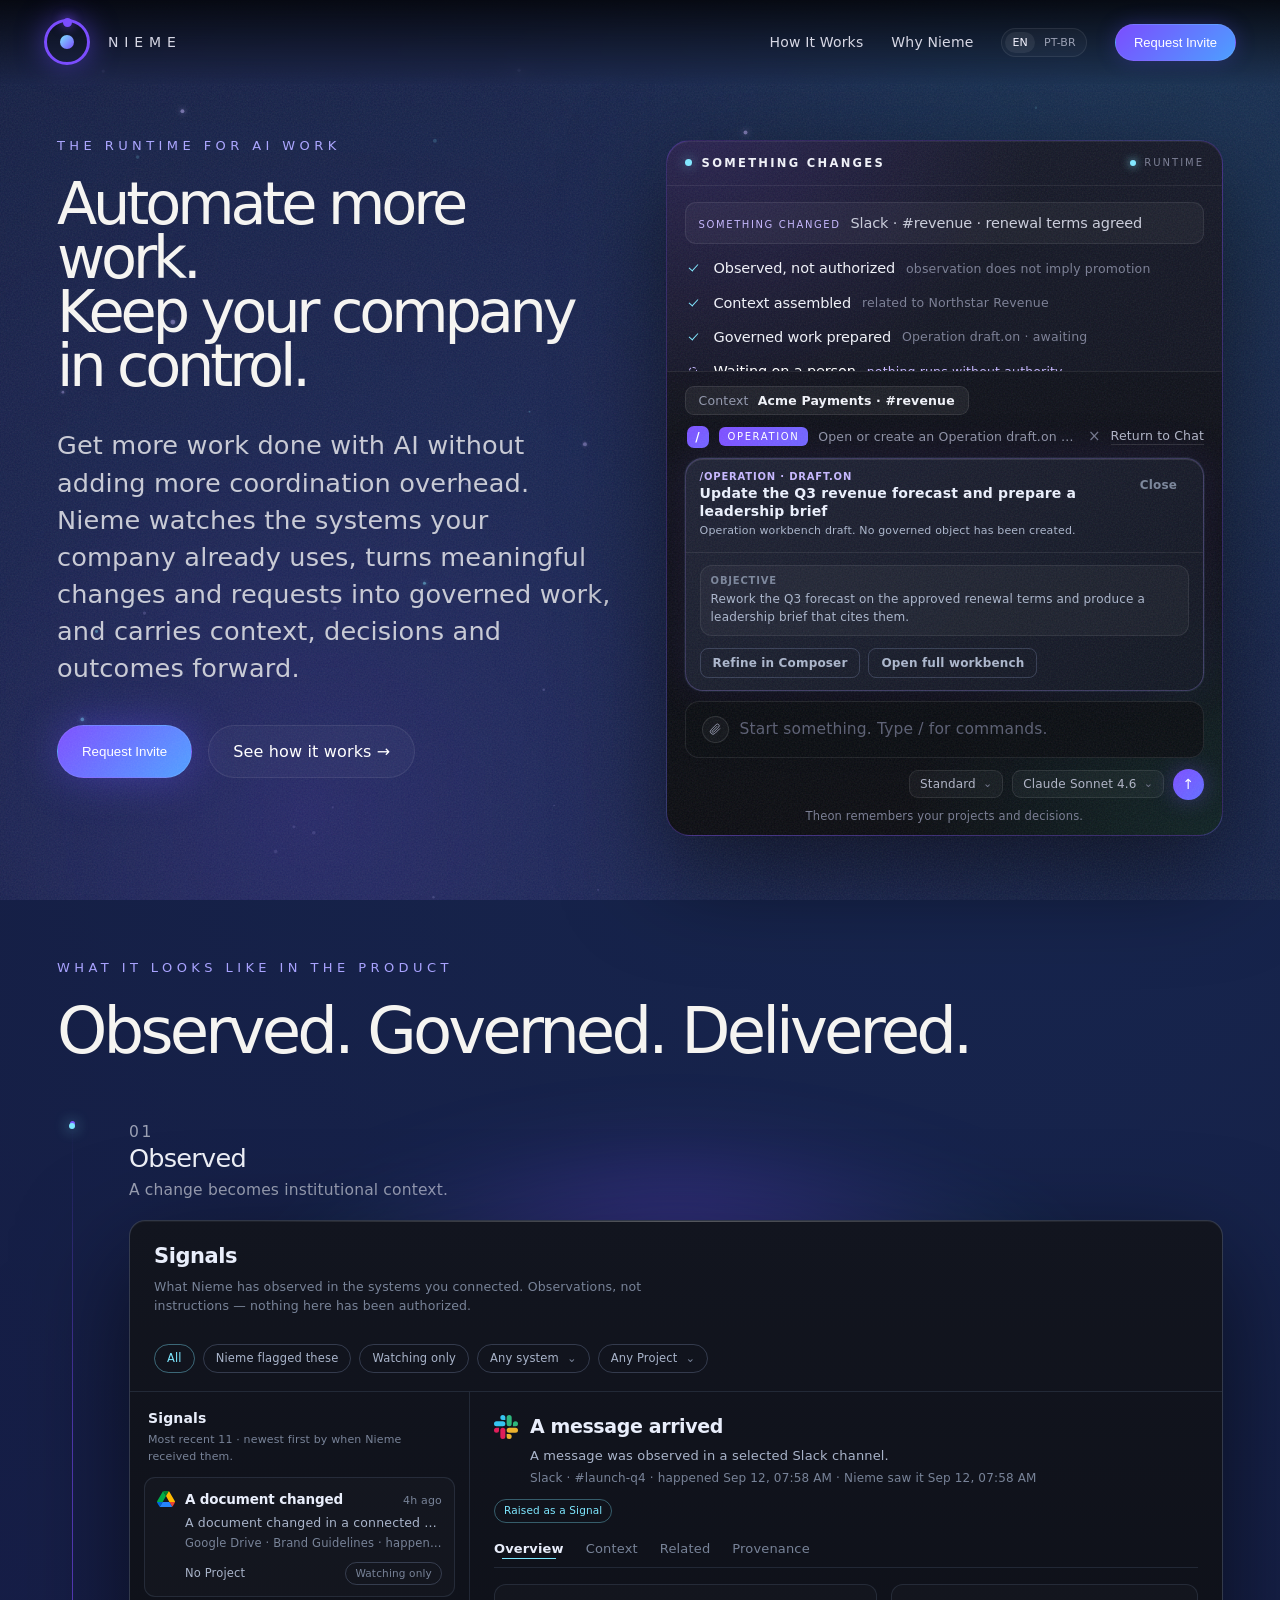
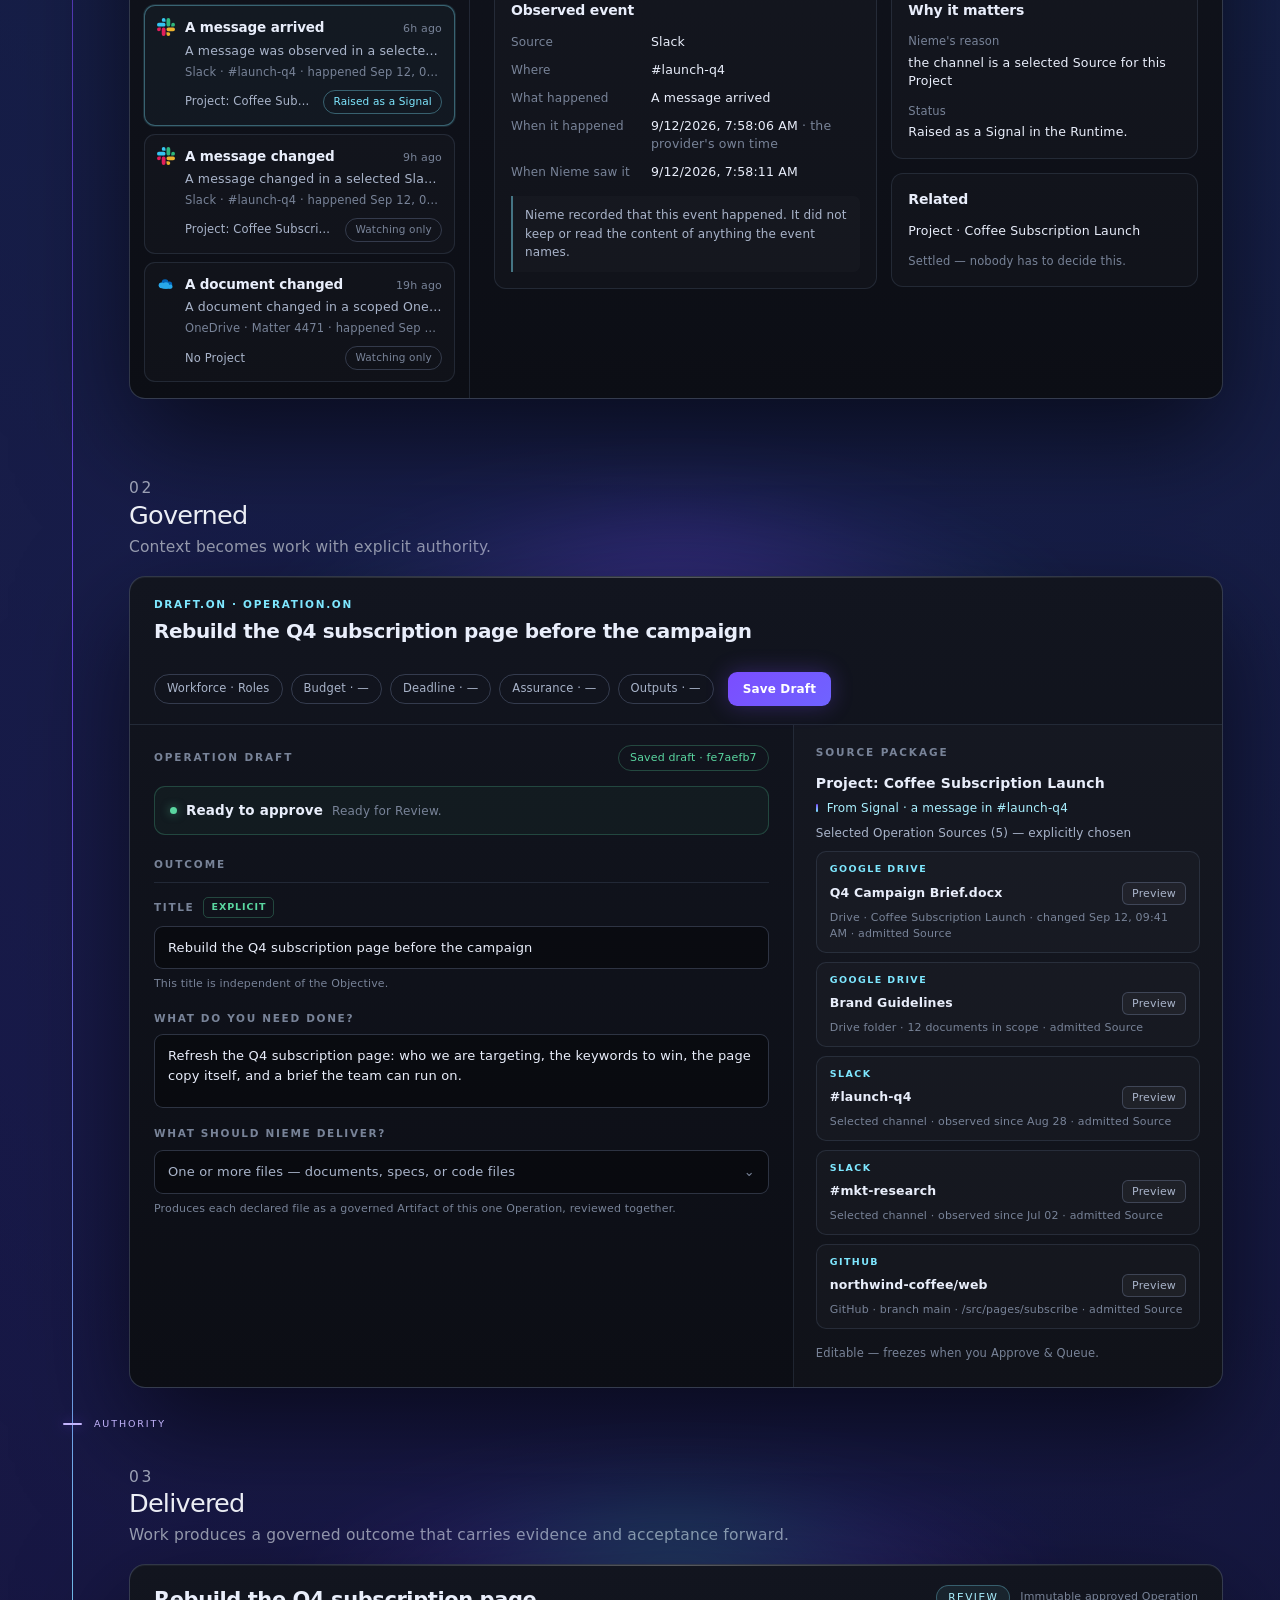
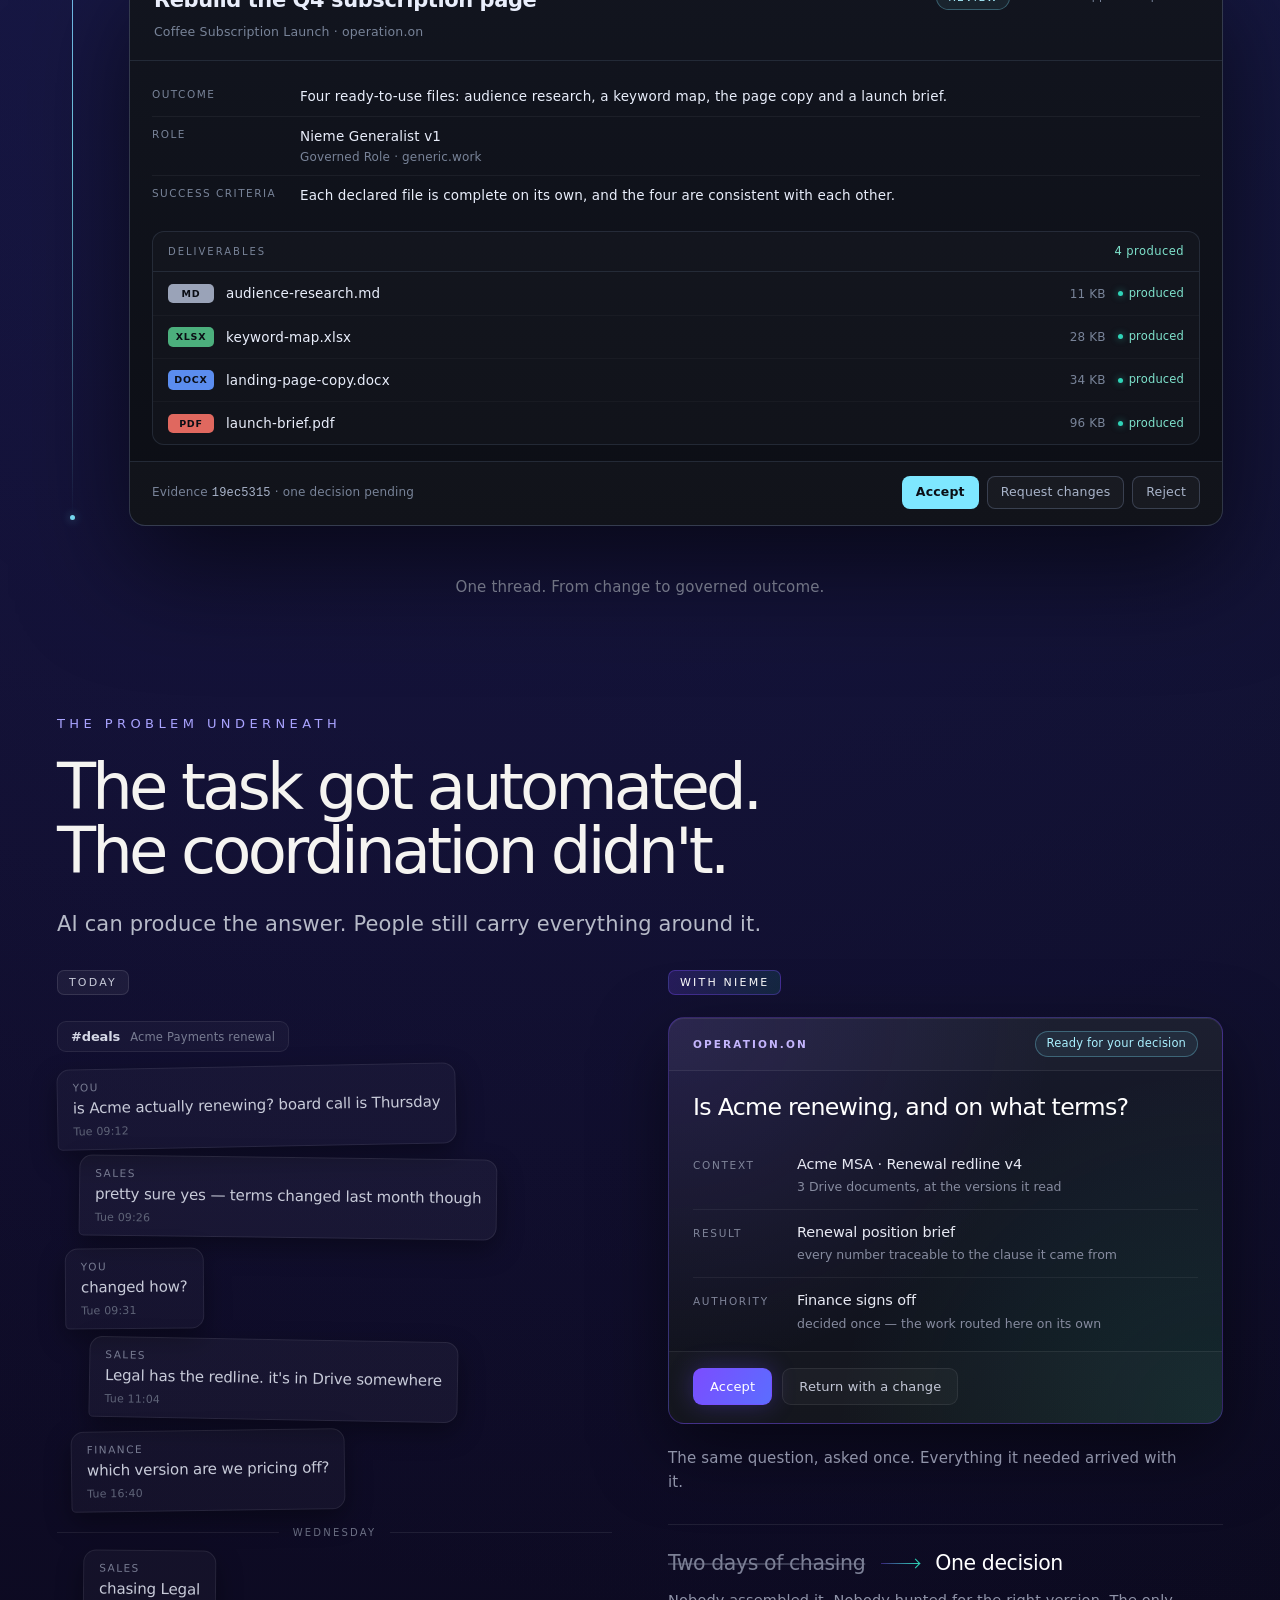
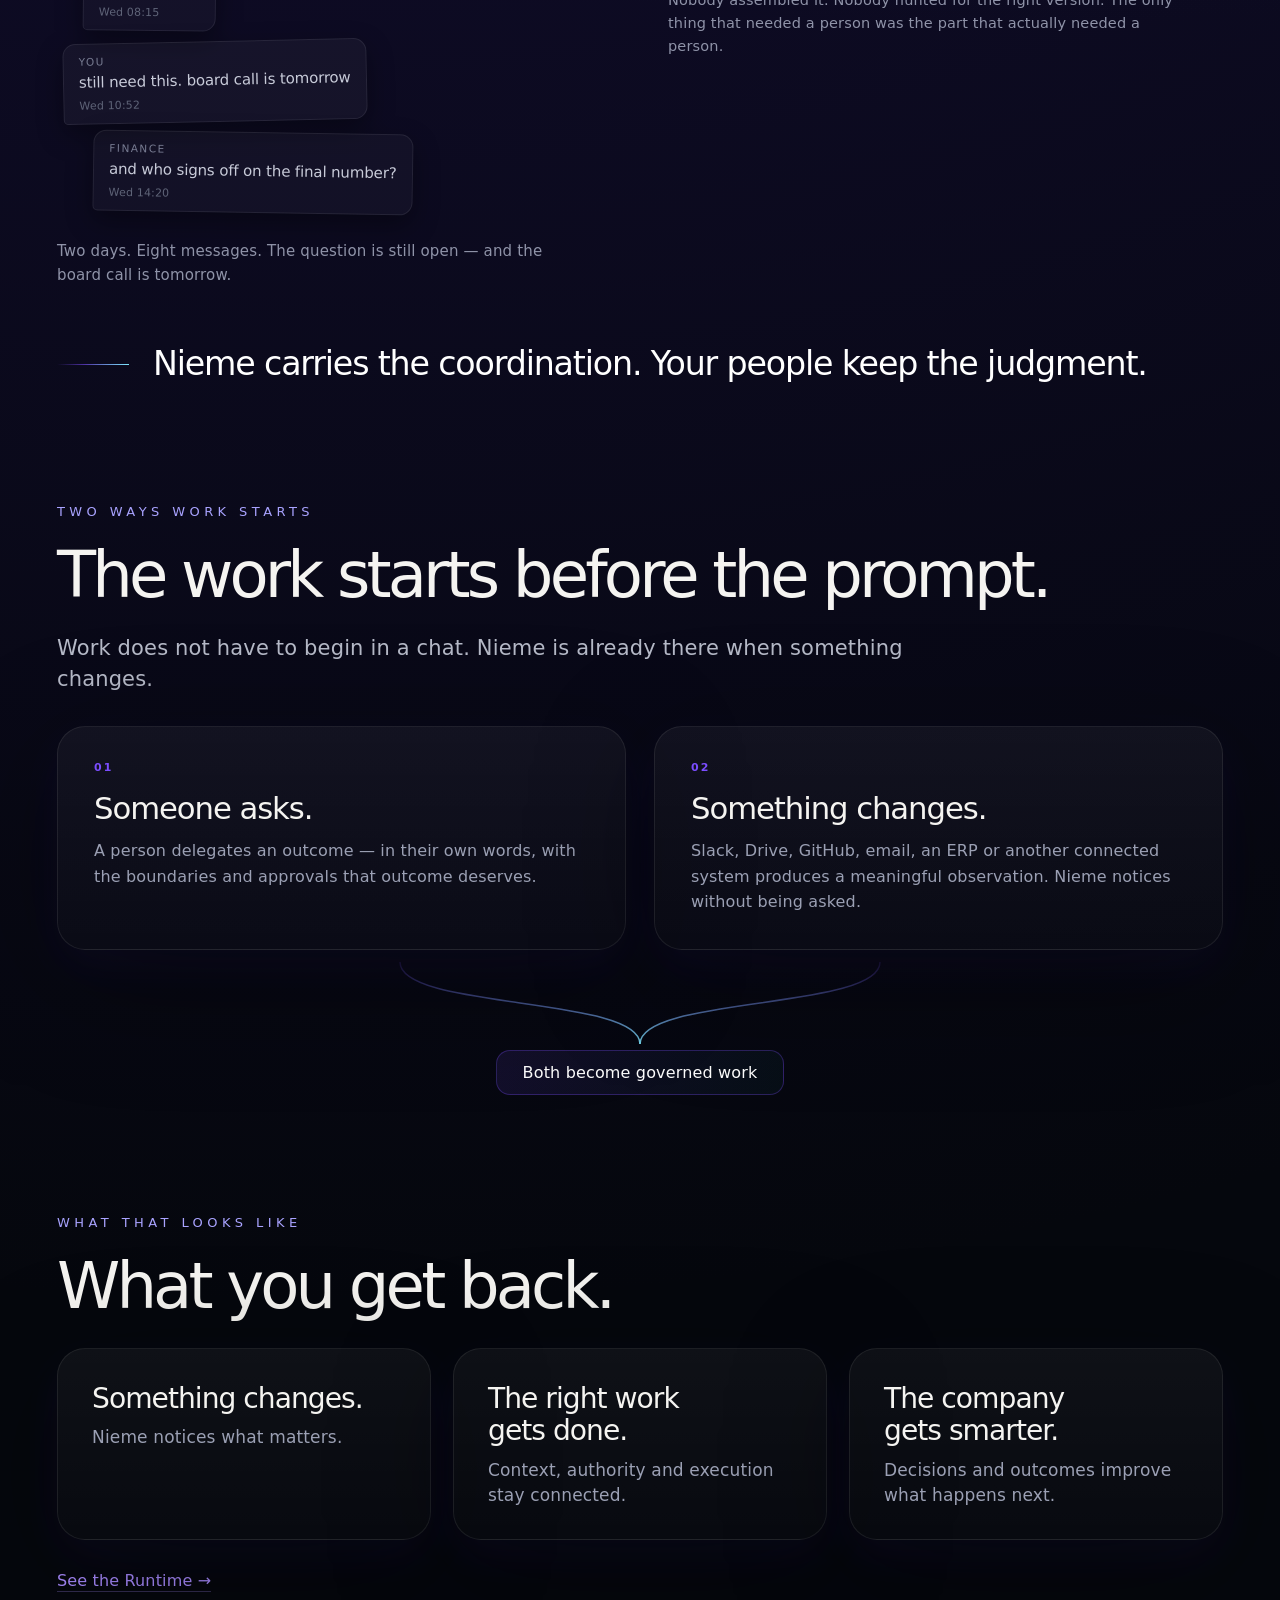
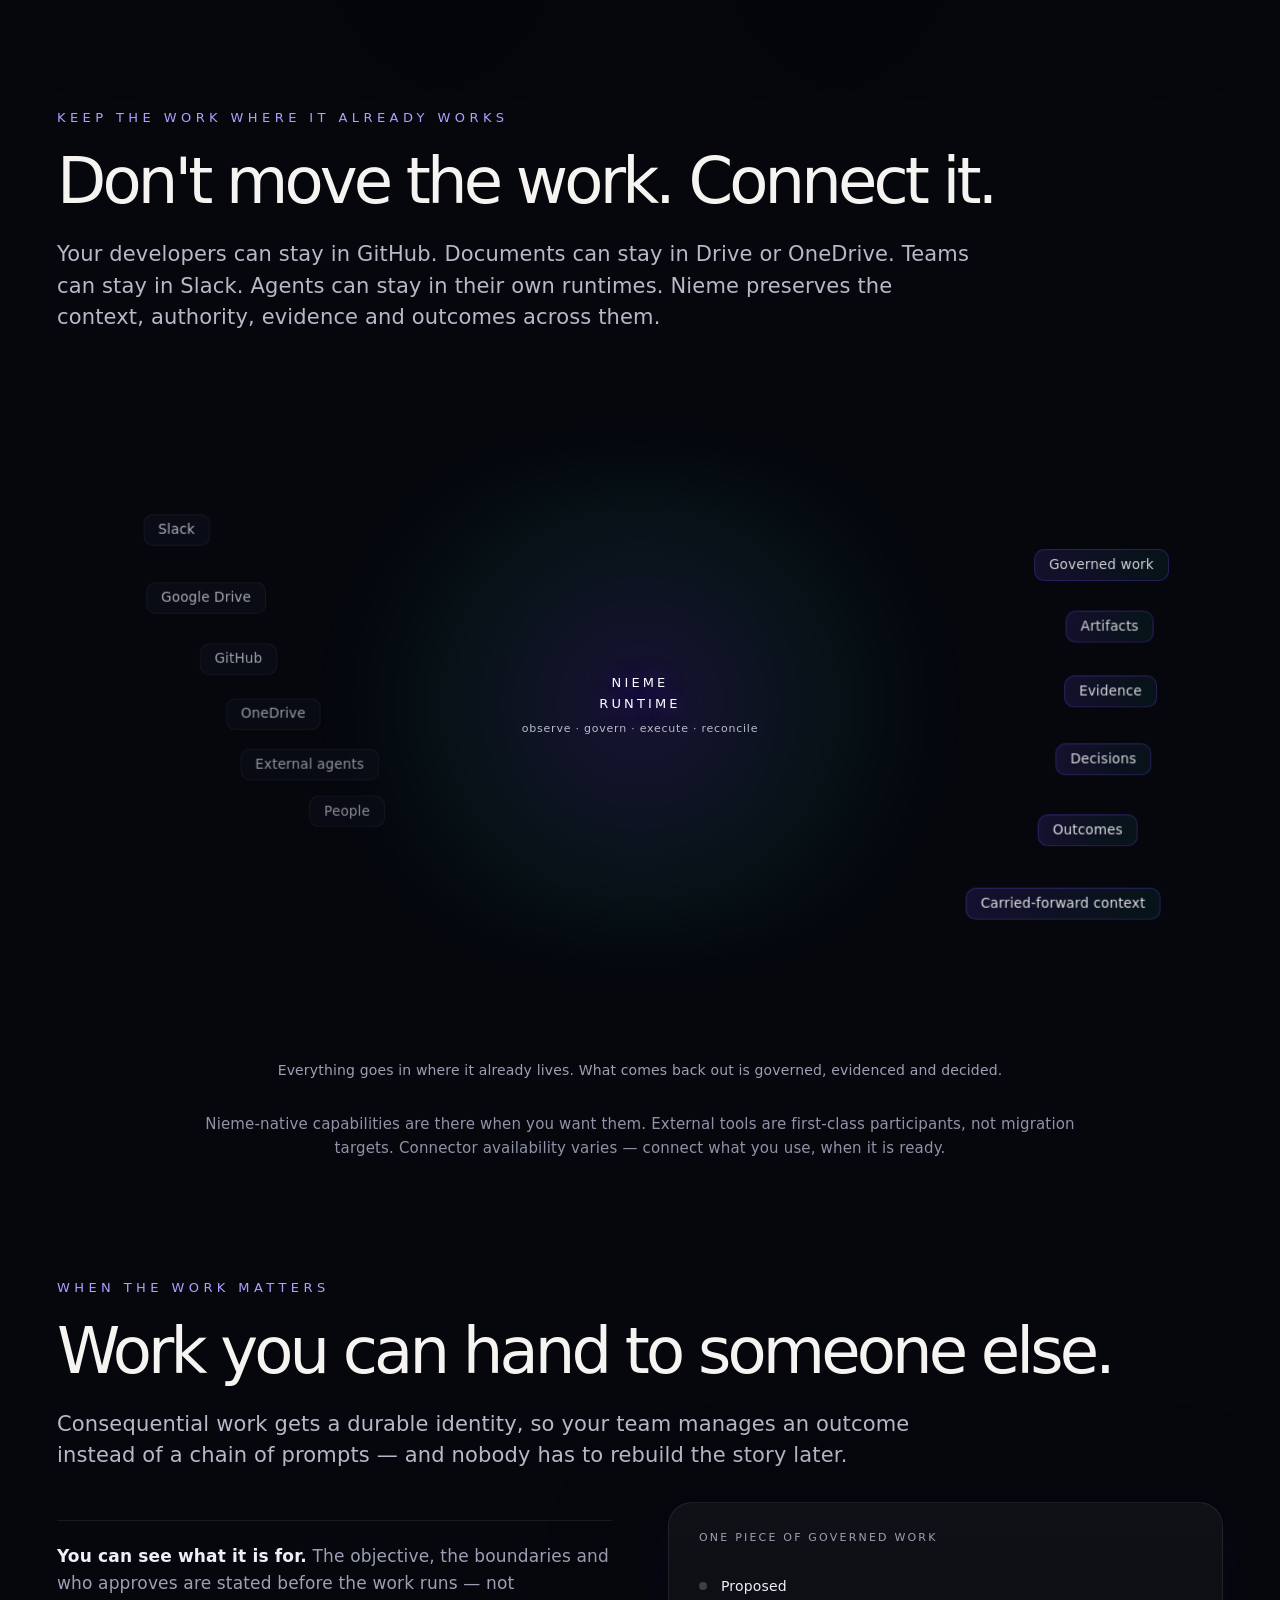
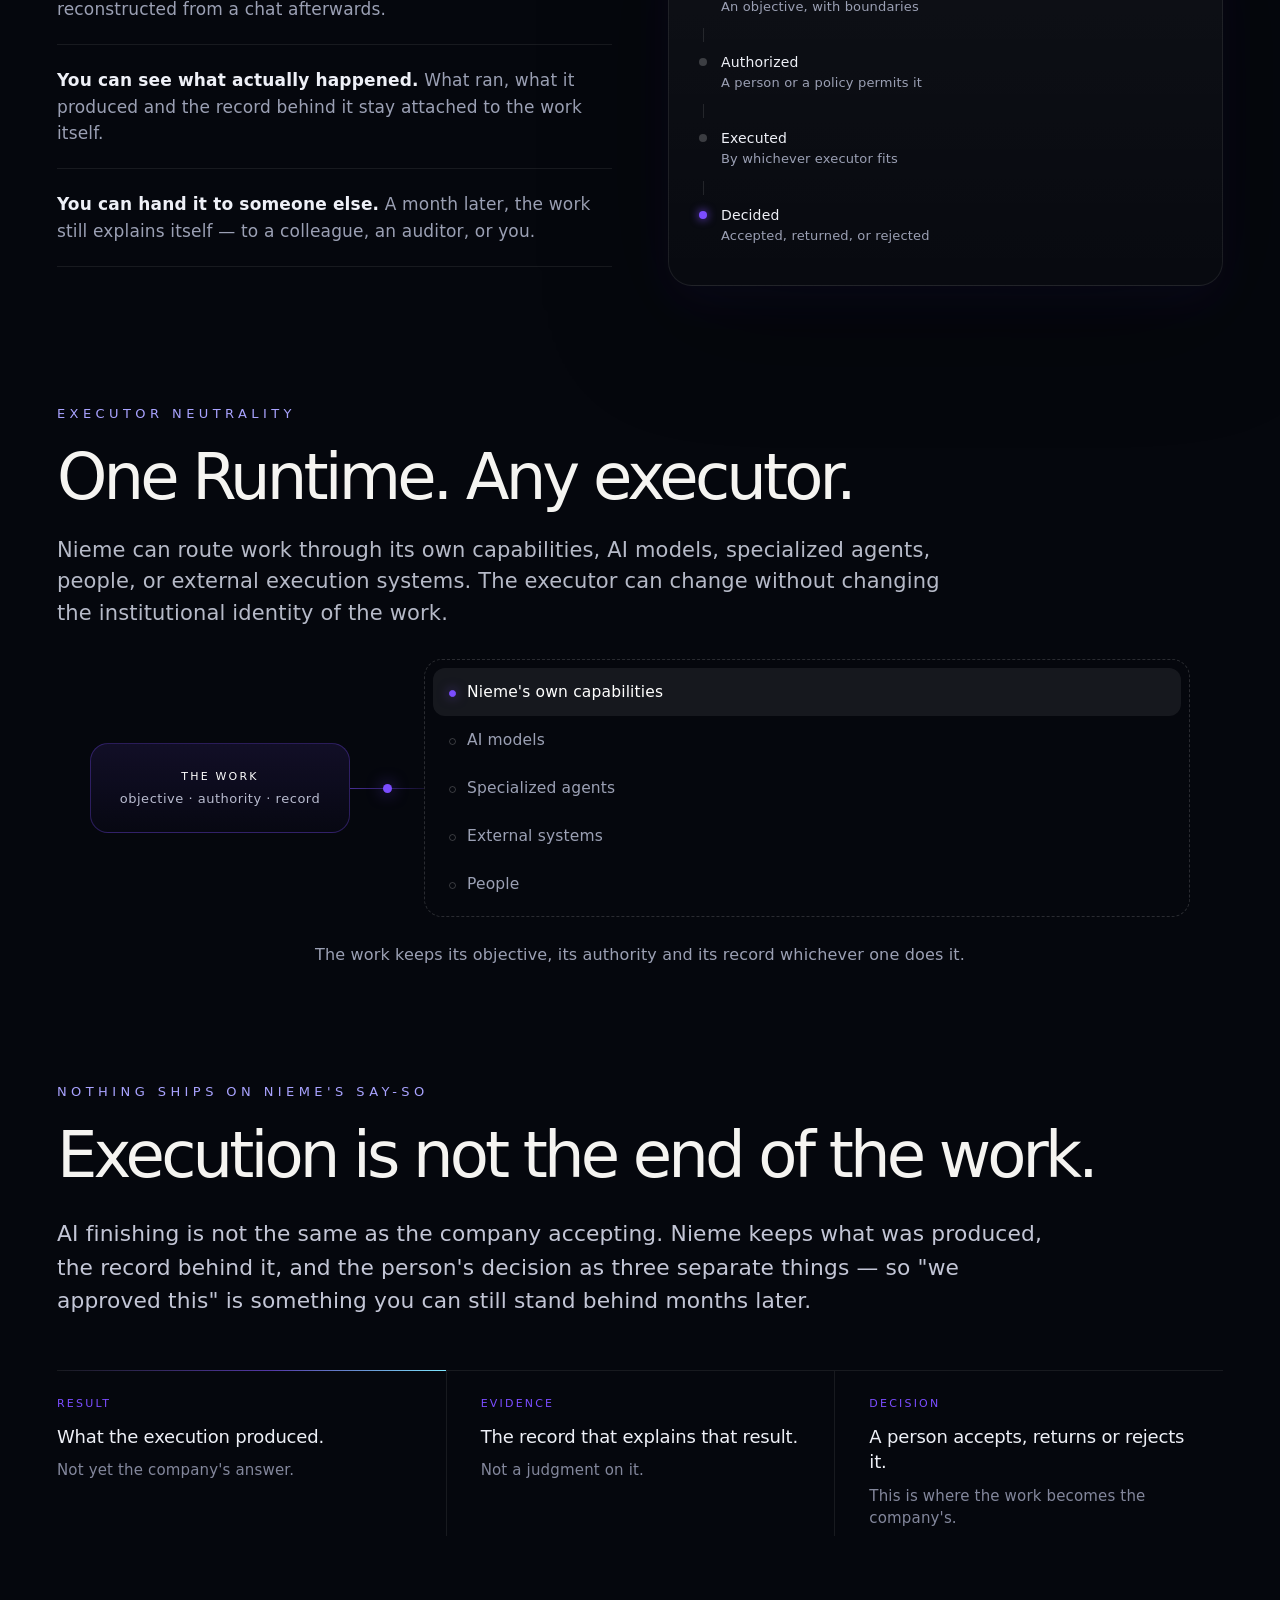
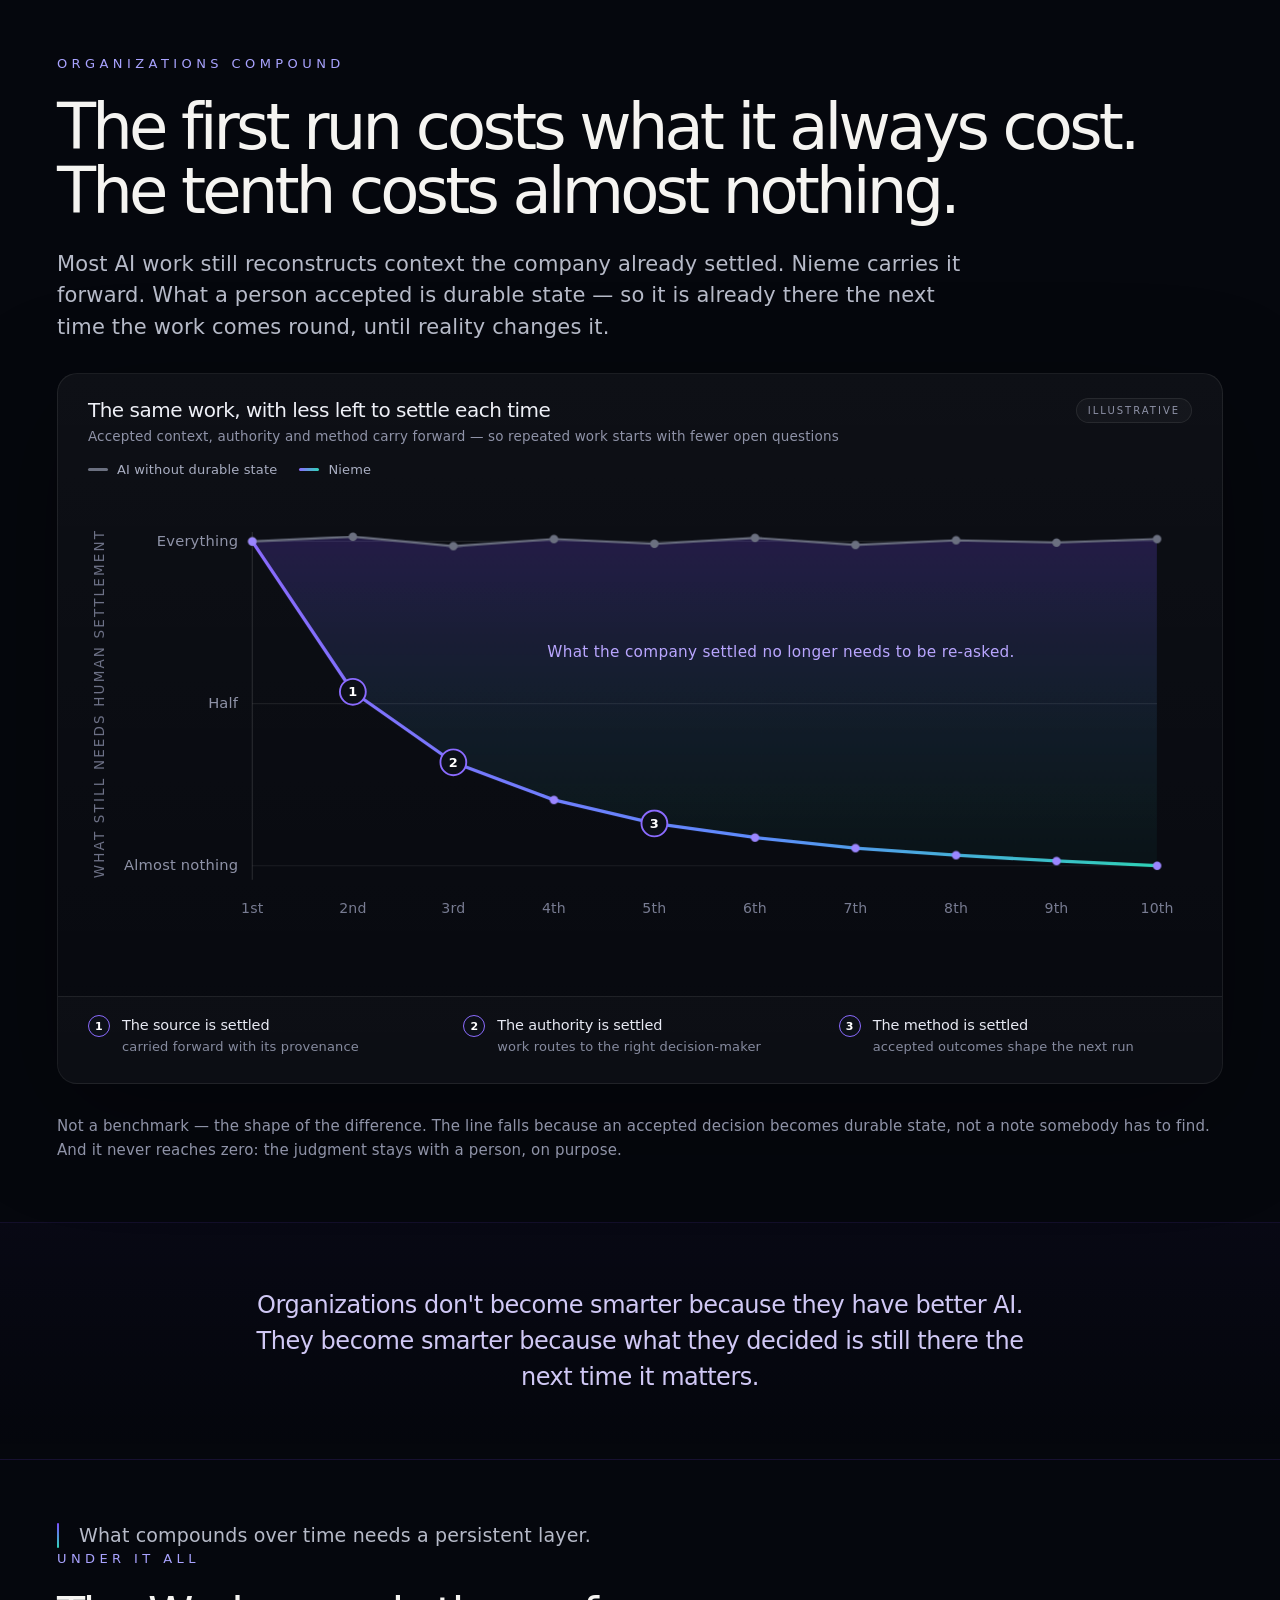
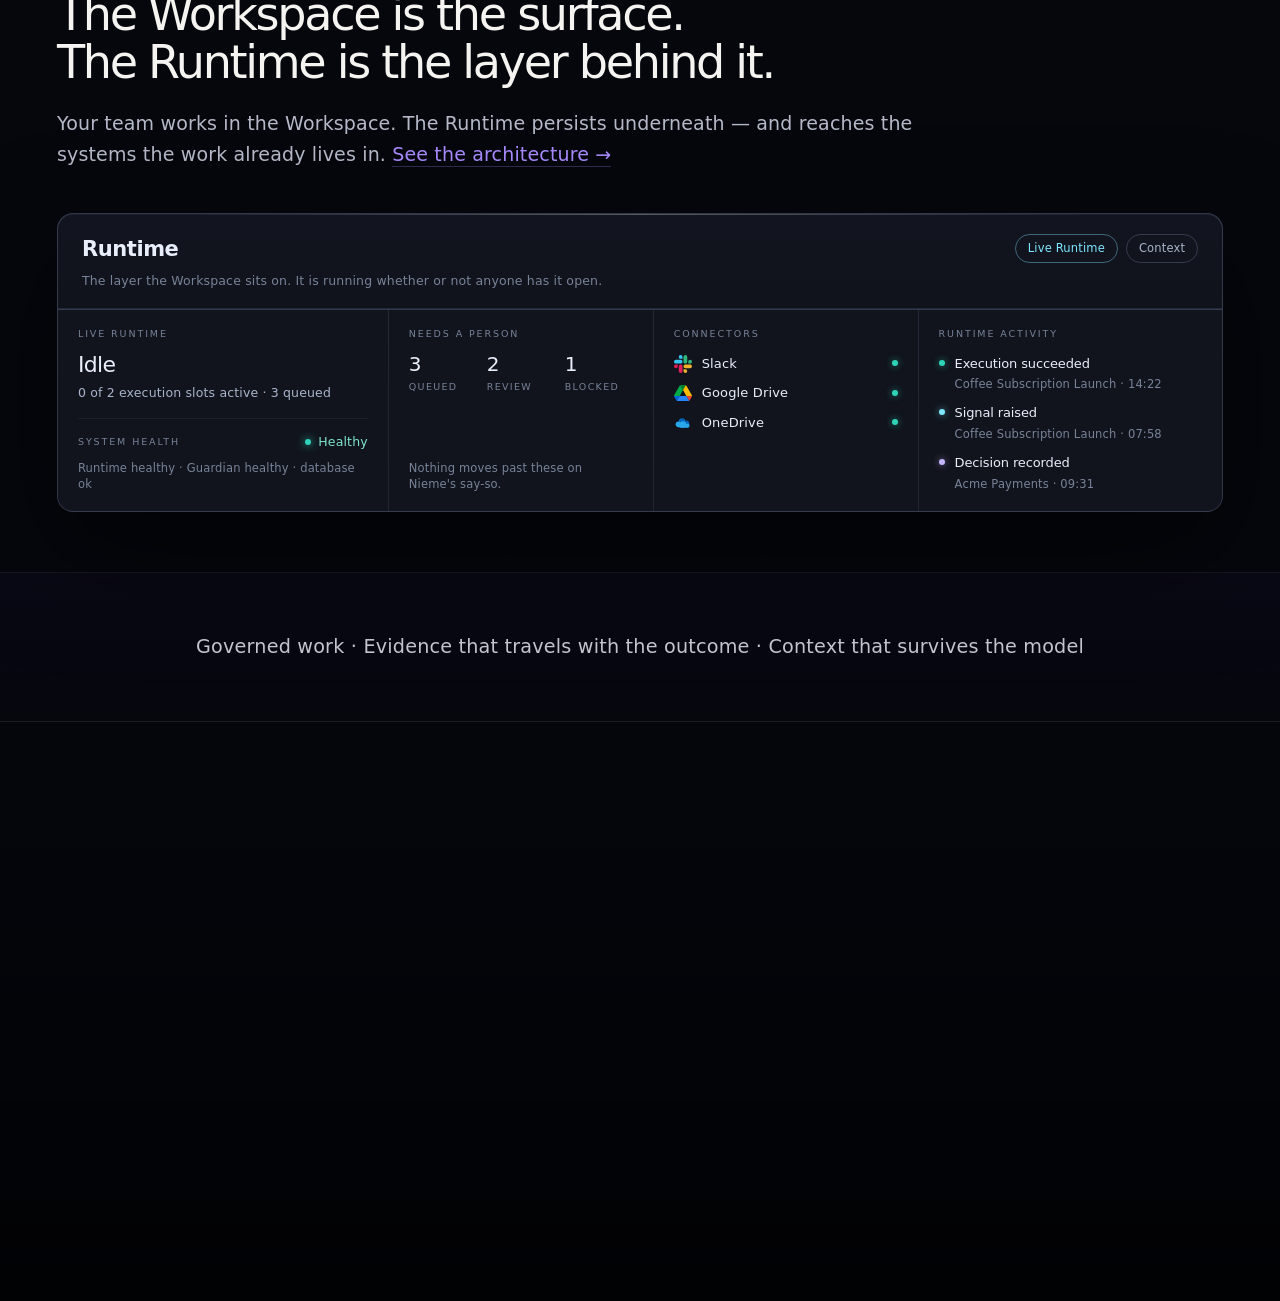
==== commit b98c1bce: "WEBSITE-SOURCE-PACKAGE-001 — the Source Package spans real systems, and every row previews One Drive" ====
--- a/index.html
+++ b/index.html
@@ -344,11 +344,31 @@
                 <div class="dr-eyebrow">SOURCE PACKAGE</div>
                 <p class="dr-proj">Project: Coffee Subscription Launch</p>
                 <p class="dr-from">From Signal &middot; a message in #launch-q4</p>
-                <p class="dr-selected">Selected Operation Sources (1) — explicitly chosen</p>
+                <p class="dr-selected">Selected Operation Sources (5) &mdash; explicitly chosen</p>
                 <div class="dr-src">
                   <div class="dr-src-kind">GOOGLE DRIVE</div>
-                  <div class="dr-src-name">Q4 Campaign Brief.docx</div>
-                  <p class="dr-src-meta">Drive · Coffee Subscription Launch · changed Sep 12, 09:41 AM · admitted Source</p>
+                  <div class="dr-src-row"><span class="dr-src-name">Q4 Campaign Brief.docx</span><span class="dr-src-preview">Preview</span></div>
+                  <p class="dr-src-meta">Drive &middot; Coffee Subscription Launch &middot; changed Sep 12, 09:41 AM &middot; admitted Source</p>
+                </div>
+                <div class="dr-src">
+                  <div class="dr-src-kind">GOOGLE DRIVE</div>
+                  <div class="dr-src-row"><span class="dr-src-name">Brand Guidelines</span><span class="dr-src-preview">Preview</span></div>
+                  <p class="dr-src-meta">Drive folder &middot; 12 documents in scope &middot; admitted Source</p>
+                </div>
+                <div class="dr-src">
+                  <div class="dr-src-kind">SLACK</div>
+                  <div class="dr-src-row"><span class="dr-src-name">#launch-q4</span><span class="dr-src-preview">Preview</span></div>
+                  <p class="dr-src-meta">Selected channel &middot; observed since Aug 28 &middot; admitted Source</p>
+                </div>
+                <div class="dr-src">
+                  <div class="dr-src-kind">SLACK</div>
+                  <div class="dr-src-row"><span class="dr-src-name">#mkt-research</span><span class="dr-src-preview">Preview</span></div>
+                  <p class="dr-src-meta">Selected channel &middot; observed since Jul 02 &middot; admitted Source</p>
+                </div>
+                <div class="dr-src">
+                  <div class="dr-src-kind">GITHUB</div>
+                  <div class="dr-src-row"><span class="dr-src-name">northwind-coffee/web</span><span class="dr-src-preview">Preview</span></div>
+                  <p class="dr-src-meta">GitHub &middot; branch main &middot; /src/pages/subscribe &middot; admitted Source</p>
                 </div>
                 <p class="dr-freeze">Editable — freezes when you Approve &amp; Queue.</p>
               </div>
--- a/styles.css
+++ b/styles.css
@@ -1706,10 +1706,18 @@
 .dr-from::before{content:"";position:absolute;left:0;top:.35em;bottom:.35em;width:2px;
   border-radius:2px;background:linear-gradient(180deg,#7b4dff,#7ee7ff)}
 .dr-selected{margin:8px 0 0;font-size:12px;color:var(--ui-soft);line-height:1.5}
-.dr-src{margin-top:16px;padding:13px 14px;border:1px solid var(--ui-line);border-radius:11px;background:#ffffff05}
-.dr-src-kind{font-size:9.5px;letter-spacing:.16em;color:#7ee7ff;font-weight:700}
-.dr-src-name{margin-top:5px;font-size:13px;font-weight:600;color:var(--ui-text);word-break:break-word}
-.dr-src-meta{margin:6px 0 0;font-size:11.5px;color:var(--ui-muted);line-height:1.5}
+/* five sources, not one: the package spans Drive, Slack and a repository, and
+   each row carries the Preview the product actually has
+   (/projects/{id}/sources/{sid}/versions/{sha}/preview and the GitHub one). */
+.dr-src{margin-top:9px;padding:10px 13px;border:1px solid var(--ui-line);border-radius:10px;background:#ffffff05}
+.dr-src:first-of-type{margin-top:14px}
+.dr-src-kind{font-size:9.5px;letter-spacing:.15em;color:#7ee7ff;font-weight:700}
+.dr-src-row{display:flex;align-items:center;gap:10px;margin-top:5px}
+.dr-src-name{min-width:0;flex:1;font-size:12.5px;font-weight:600;color:var(--ui-text);
+  overflow:hidden;text-overflow:ellipsis;white-space:nowrap}
+.dr-src-preview{flex:none;font-size:11px;line-height:1;padding:5px 9px;border-radius:6px;
+  border:1px solid var(--ui-line2);color:var(--ui-soft);background:#ffffff0a;white-space:nowrap}
+.dr-src-meta{margin:5px 0 0;font-size:11px;color:var(--ui-muted);line-height:1.45}
 .dr-freeze{margin:16px 0 0;font-size:11.5px;color:var(--ui-muted);line-height:1.5}
 
 /* ---- 03 the Artifact, with the rating a person actually left on it ---- */
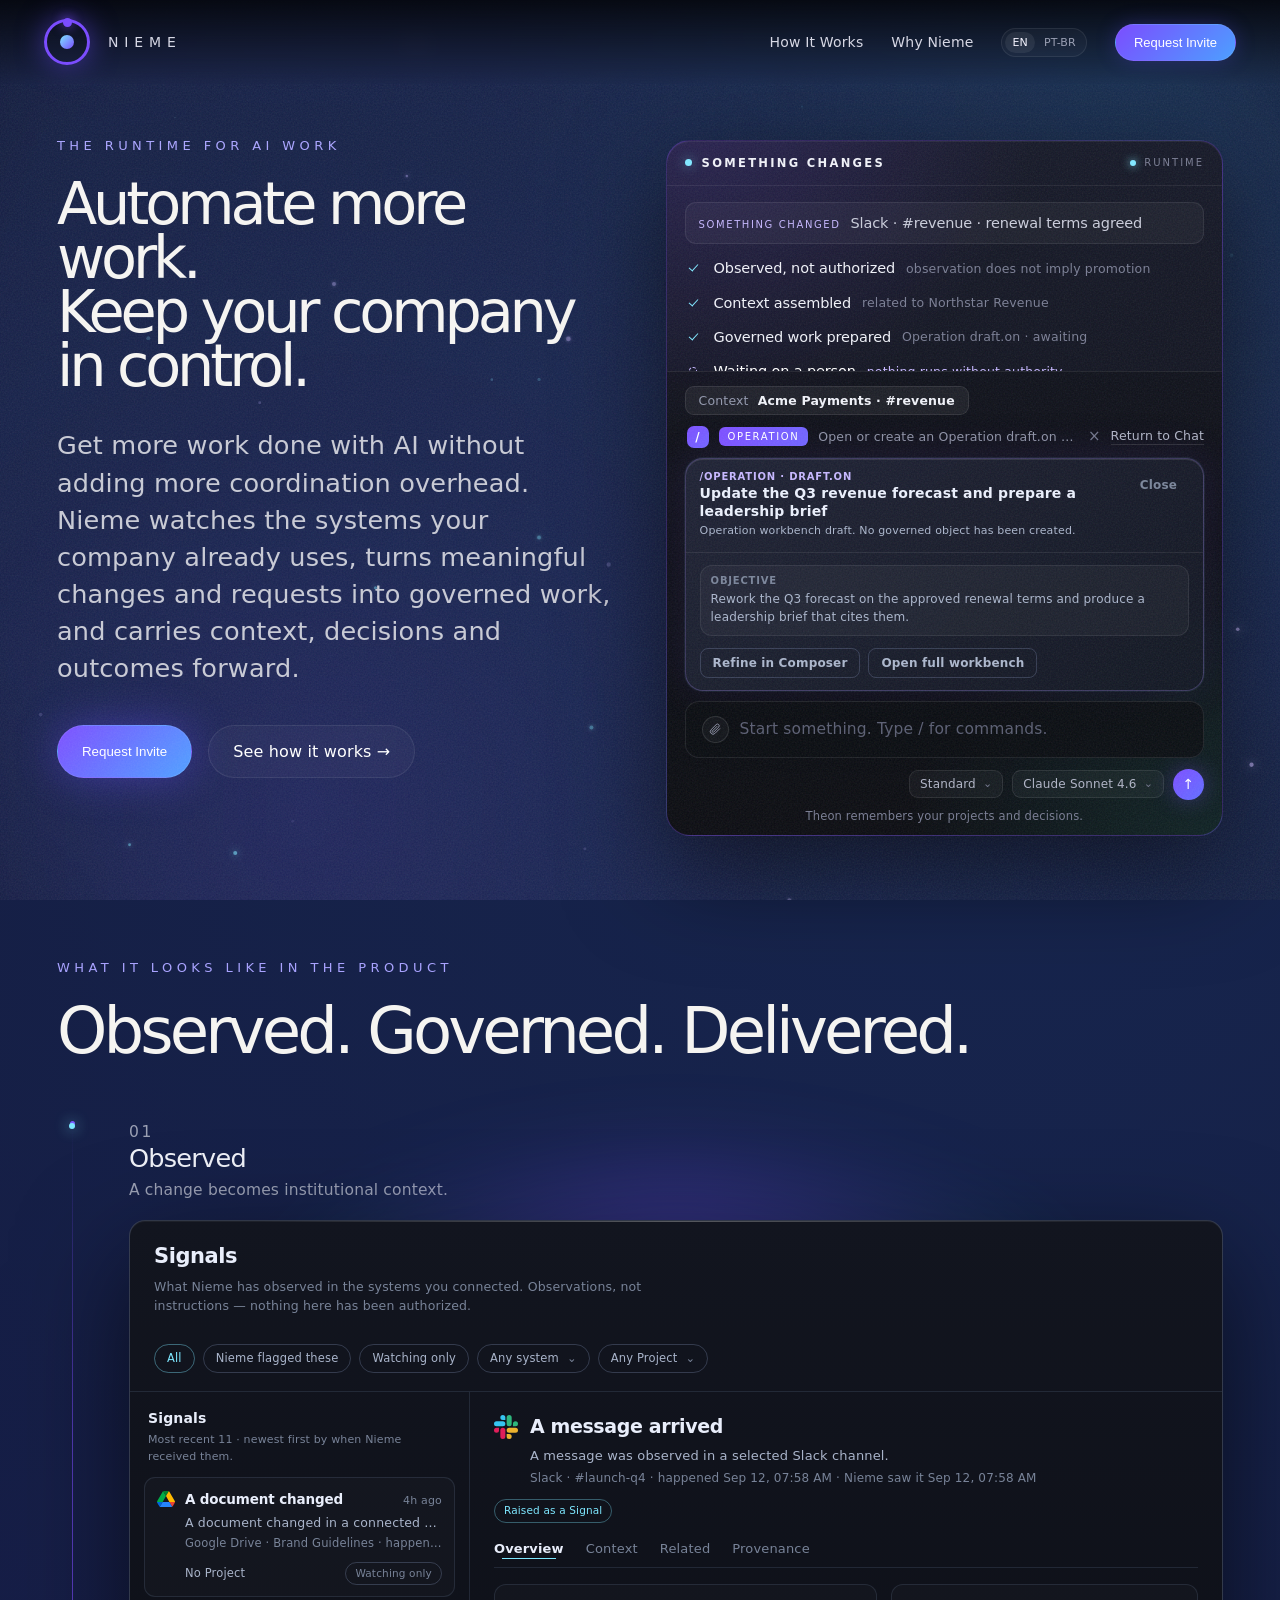
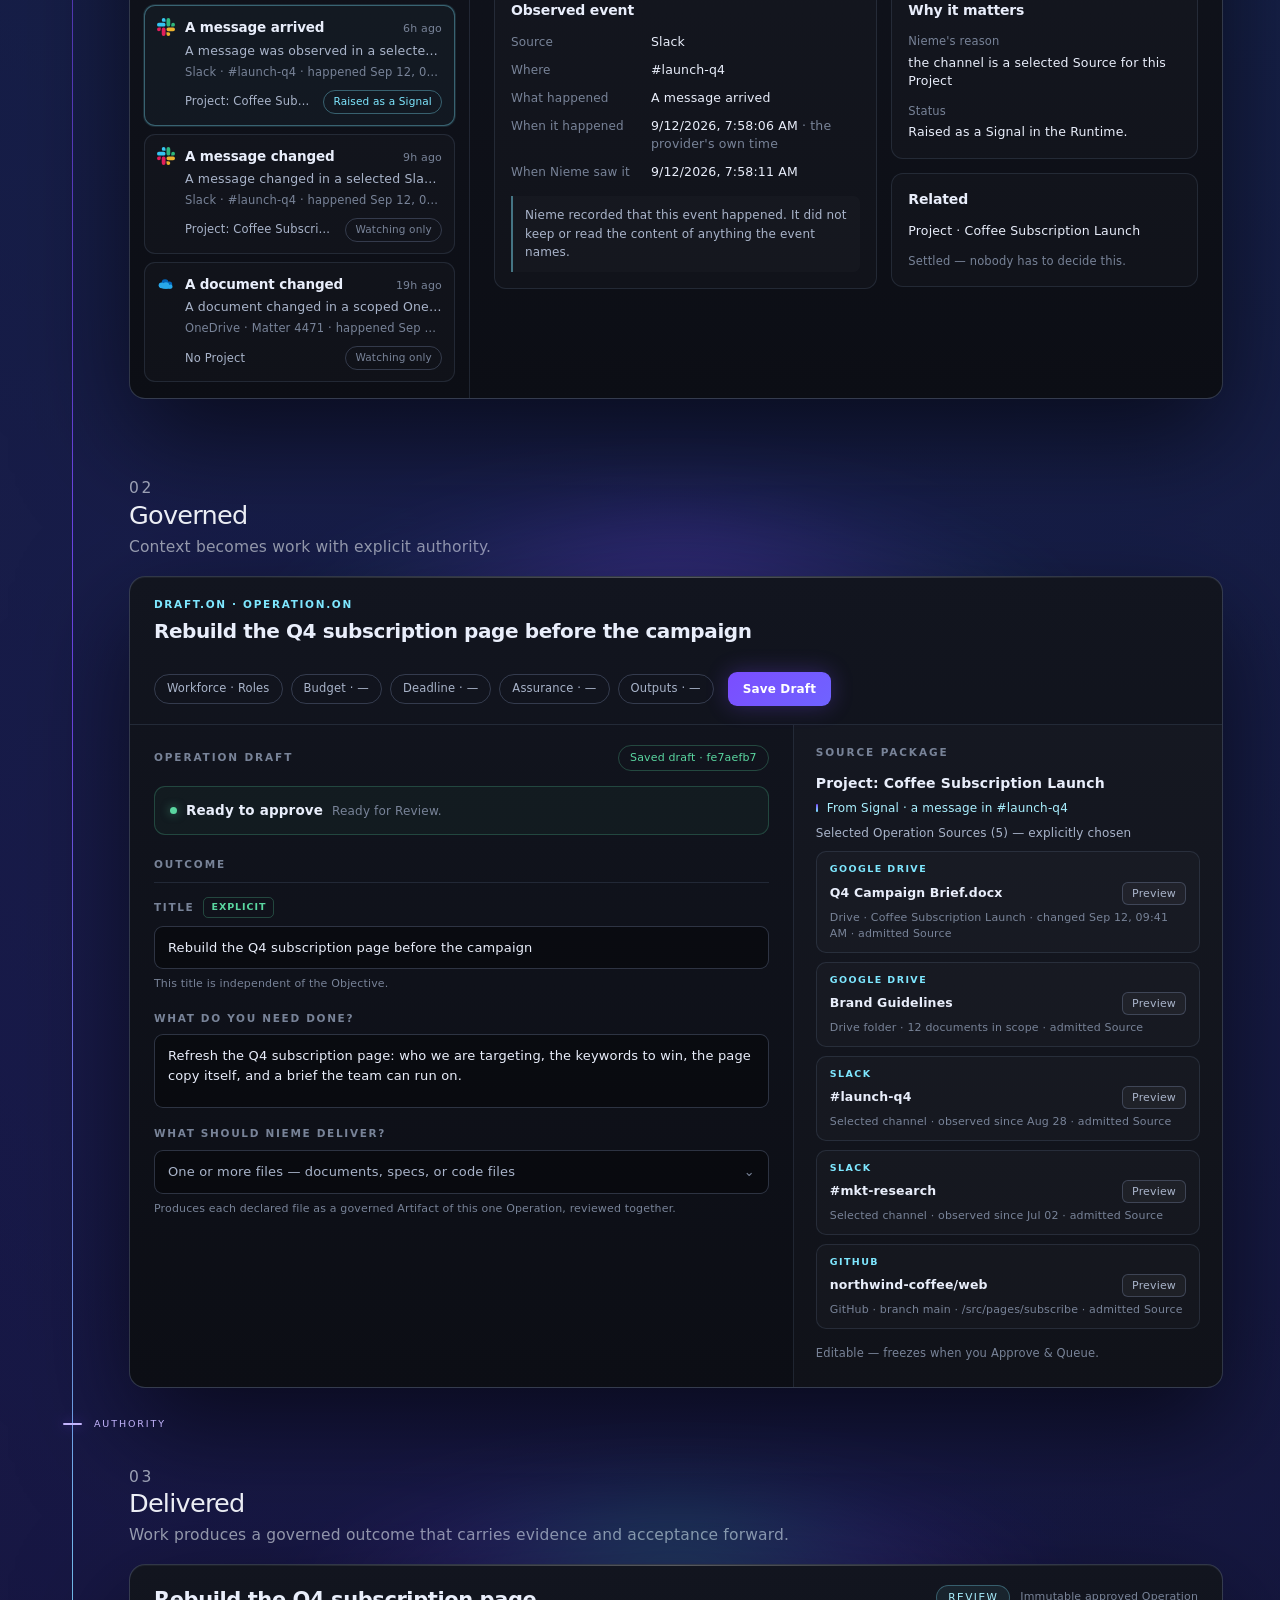
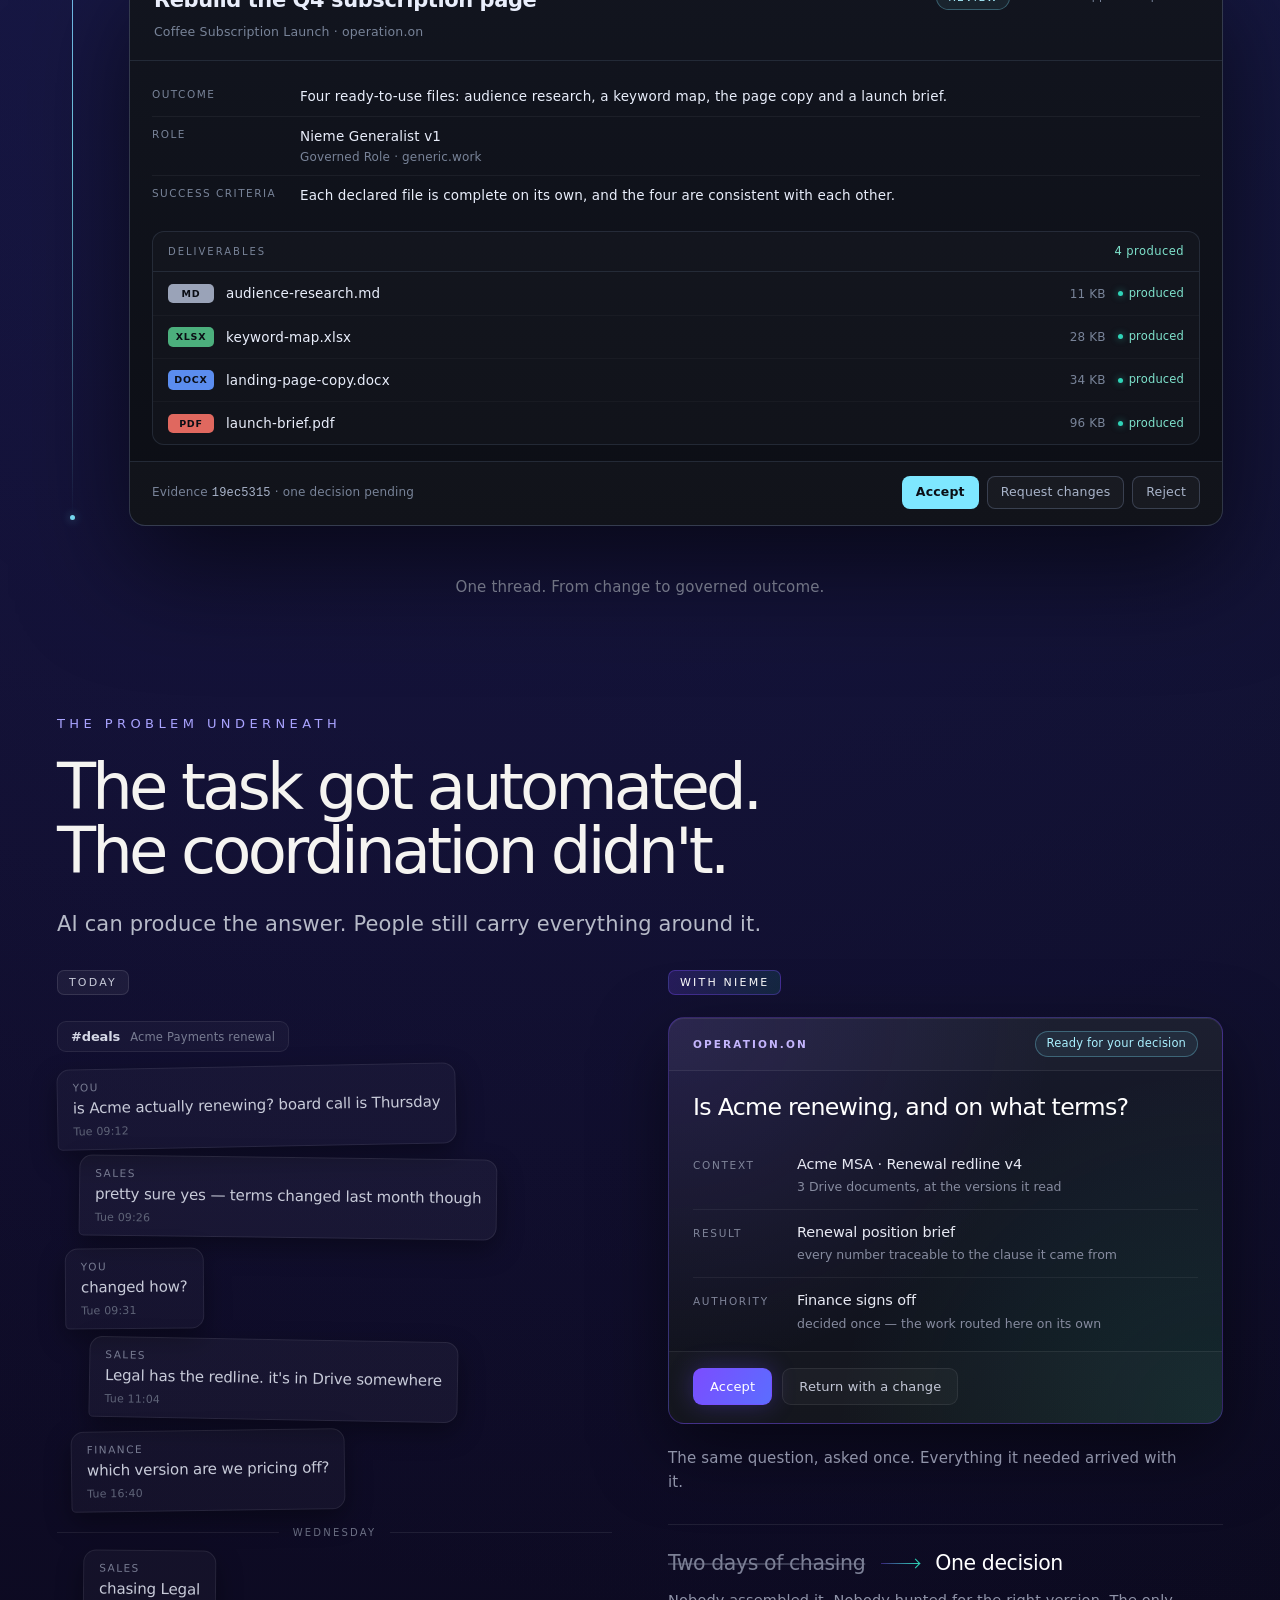
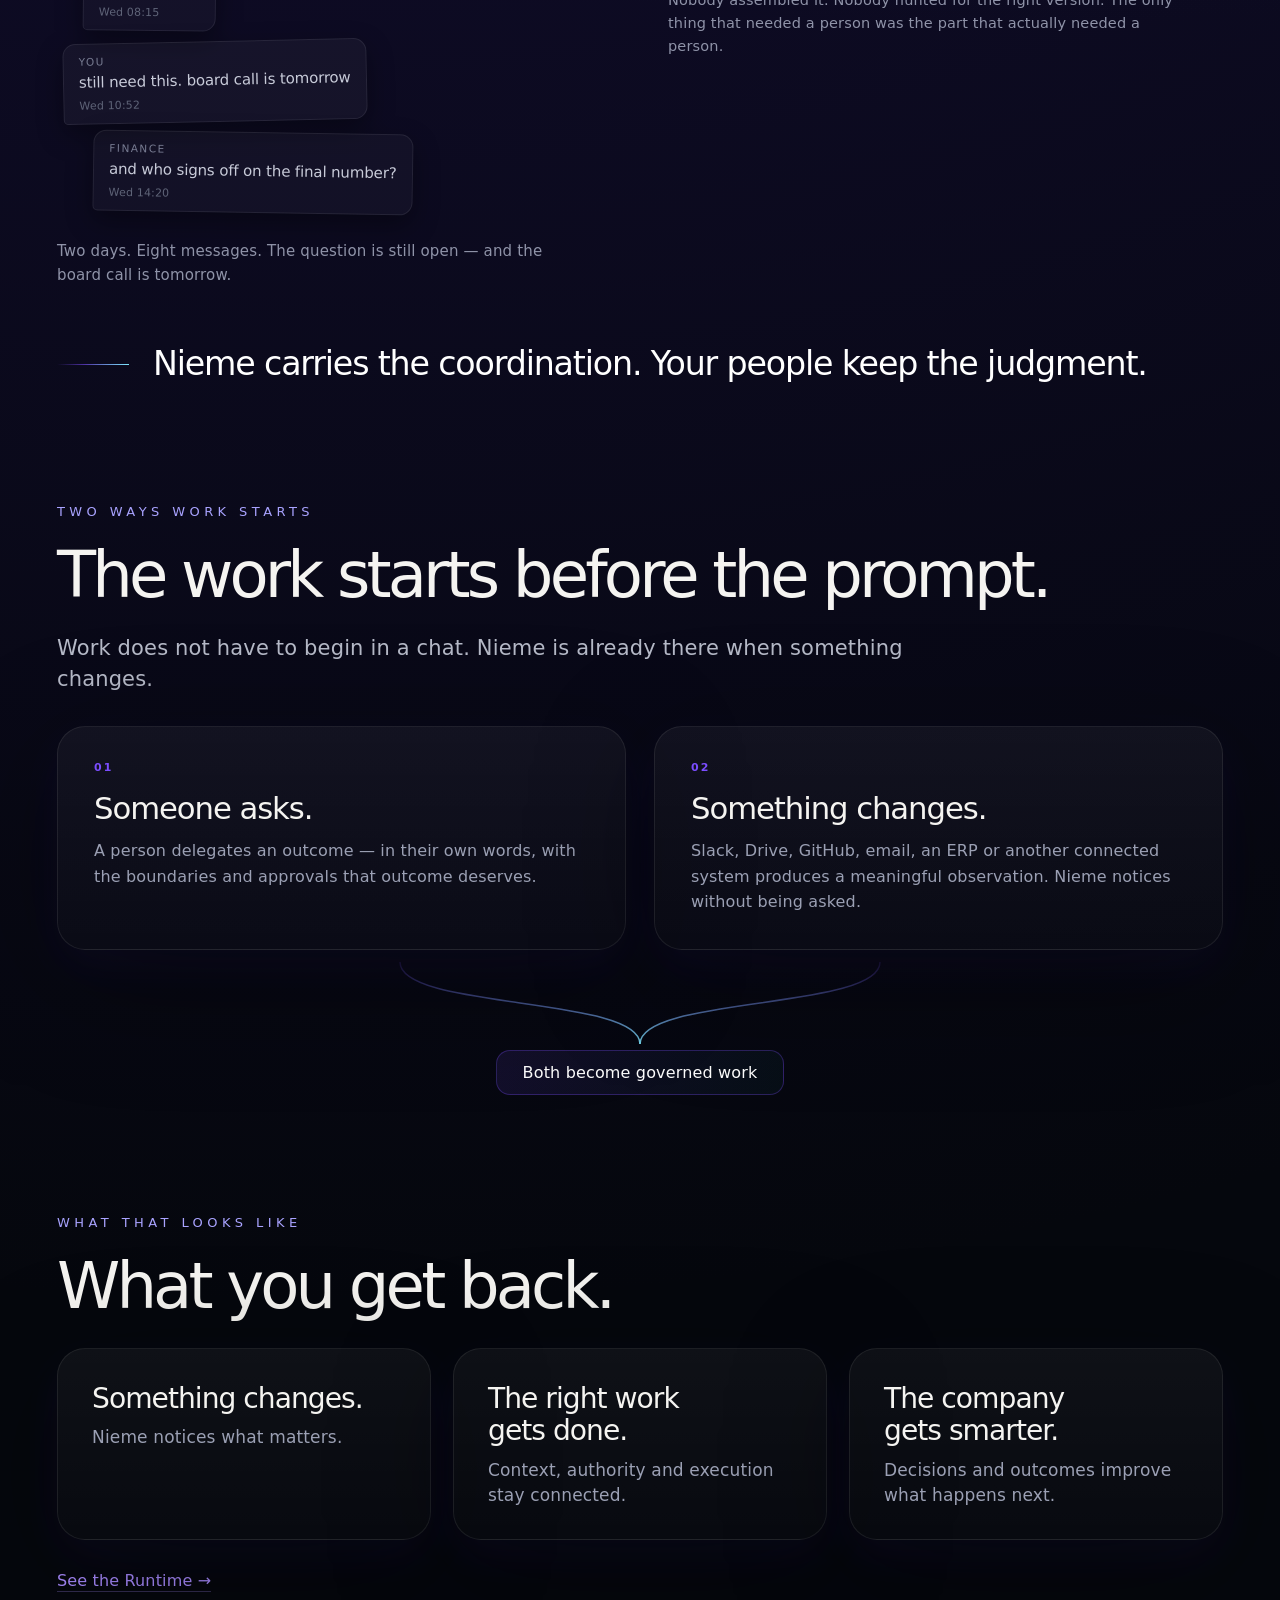
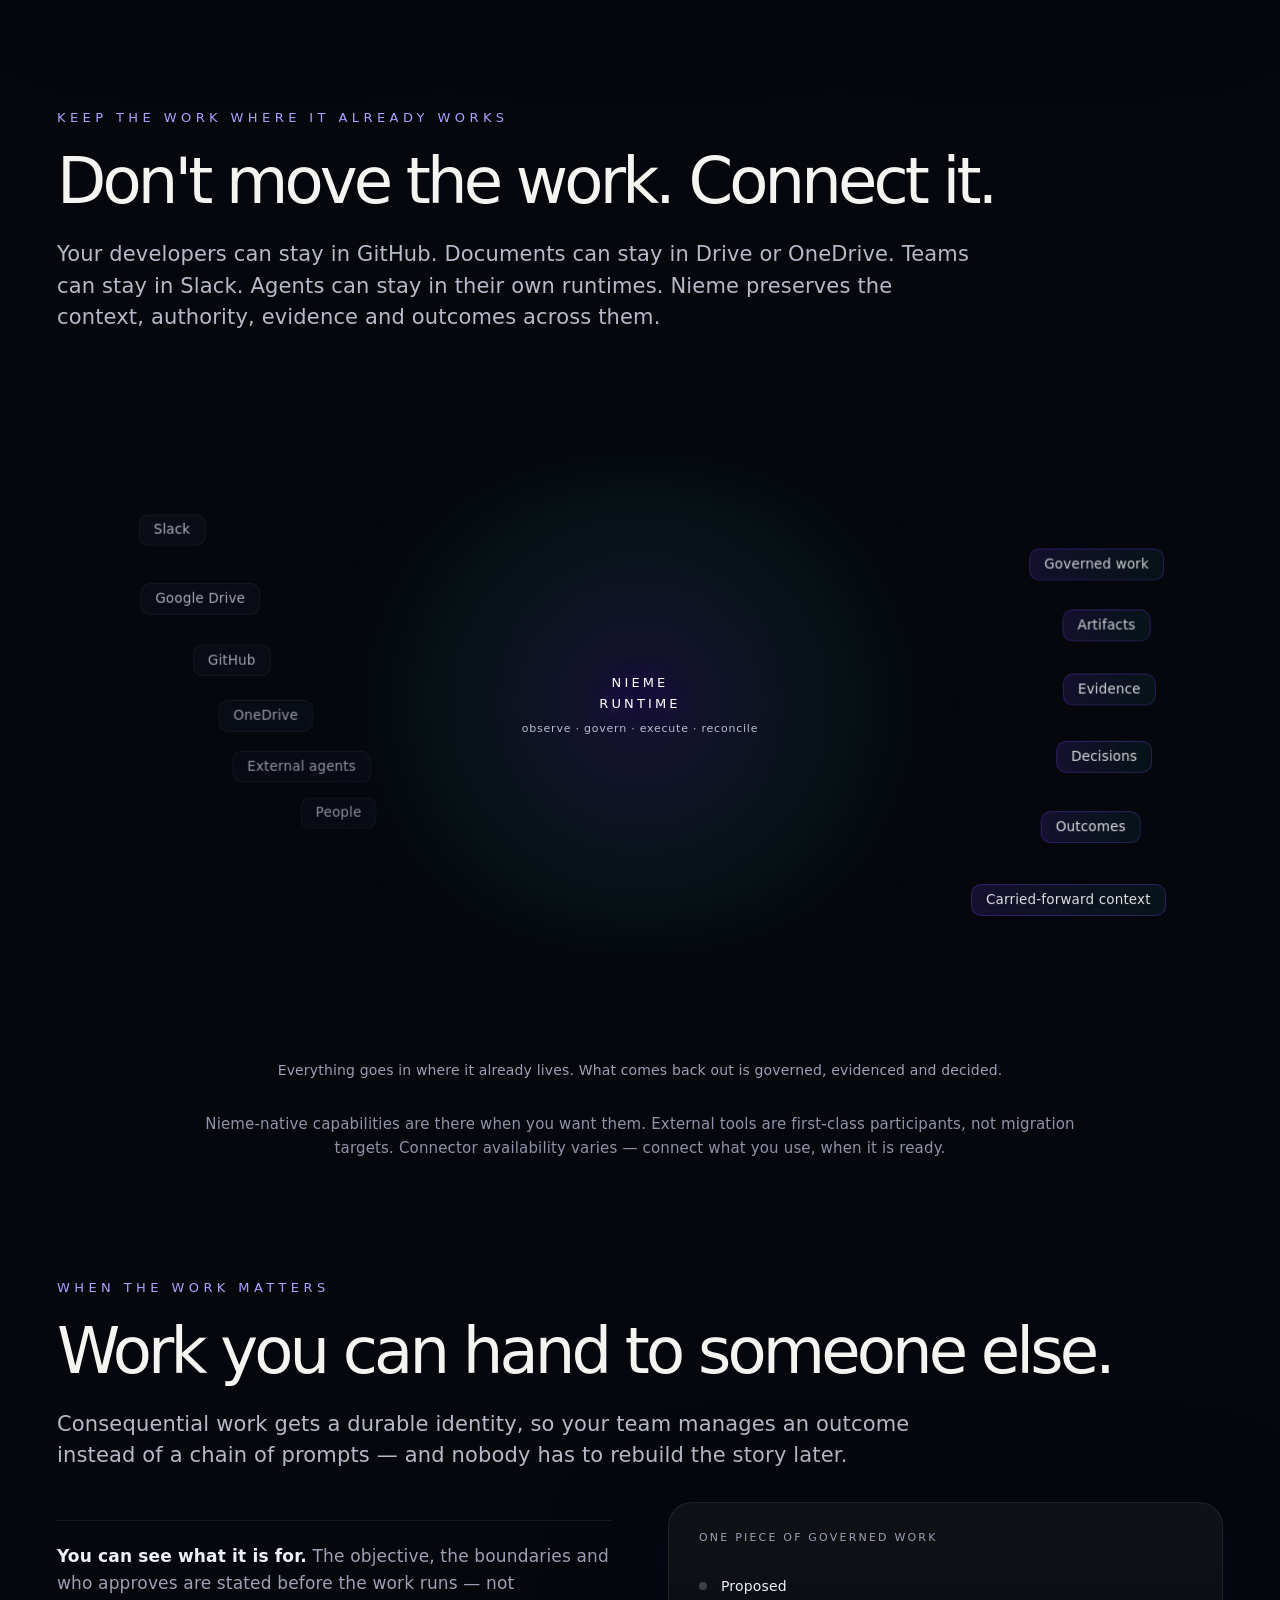
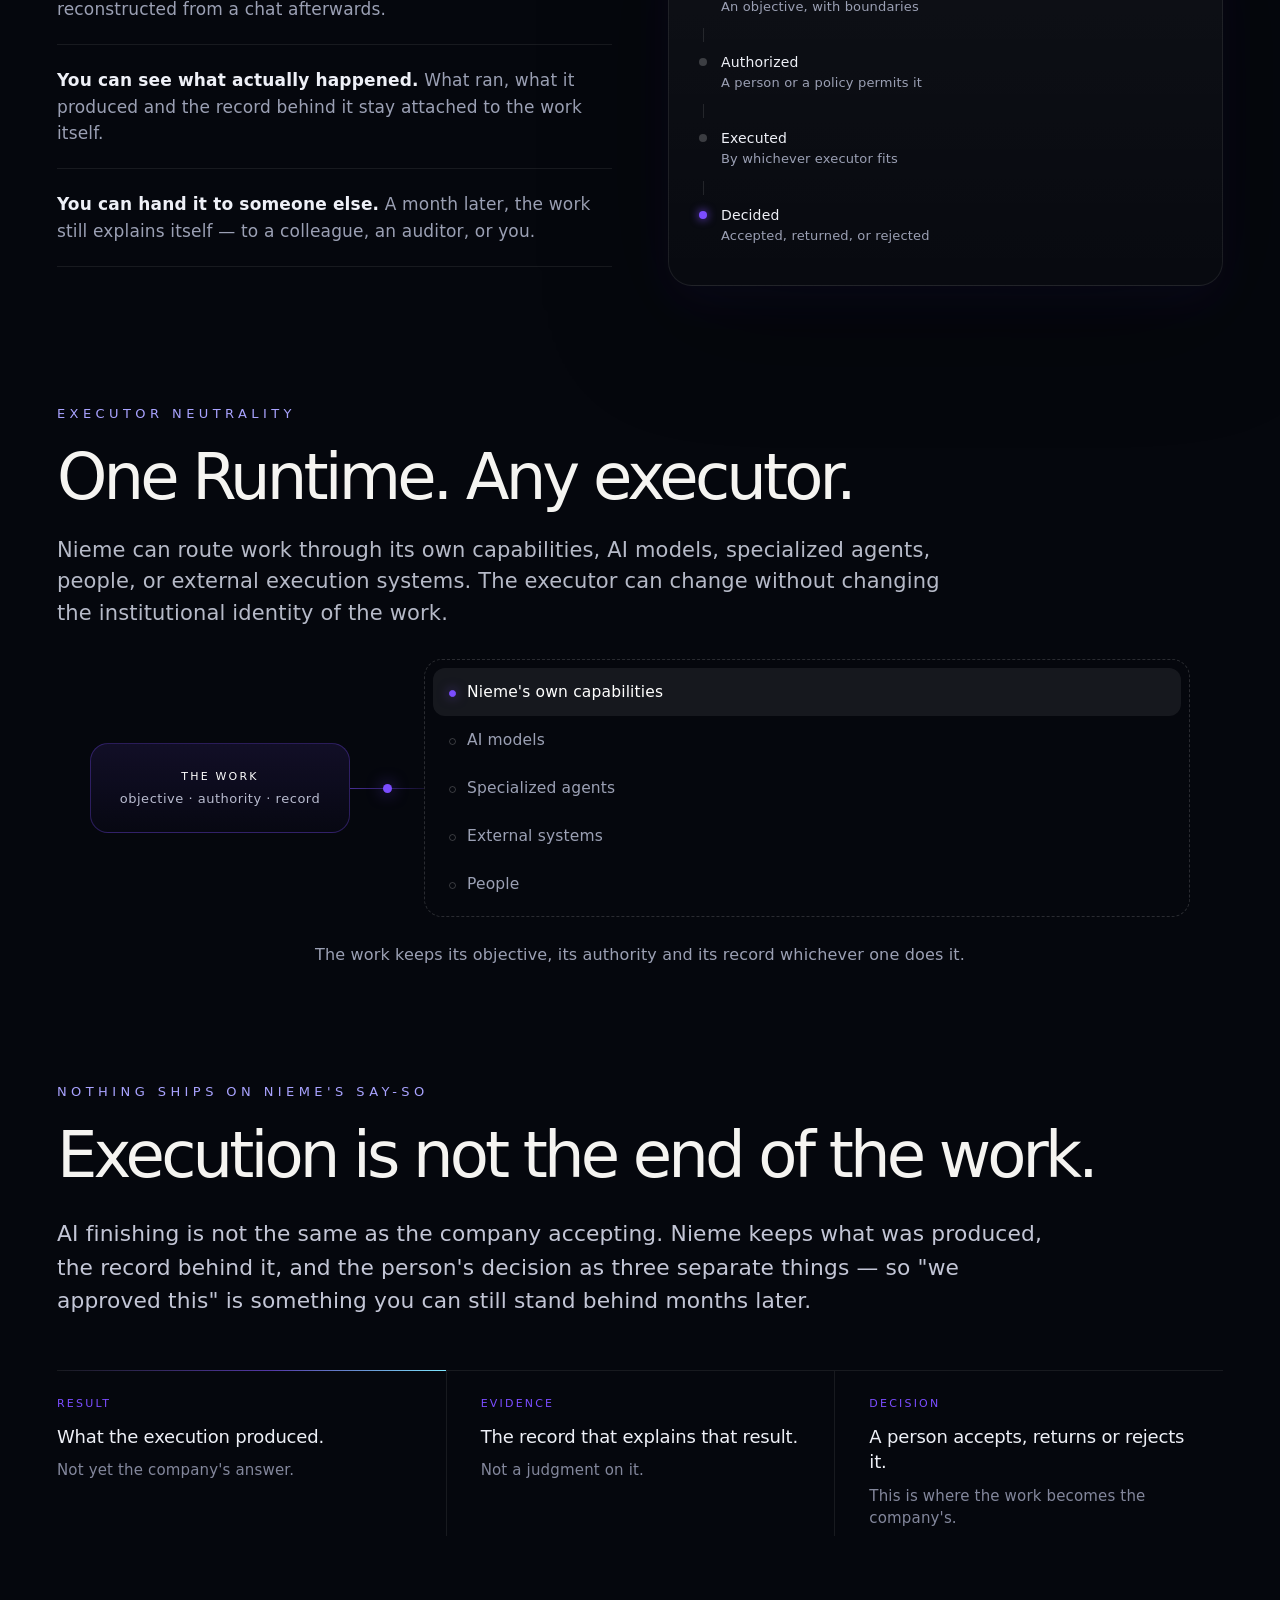
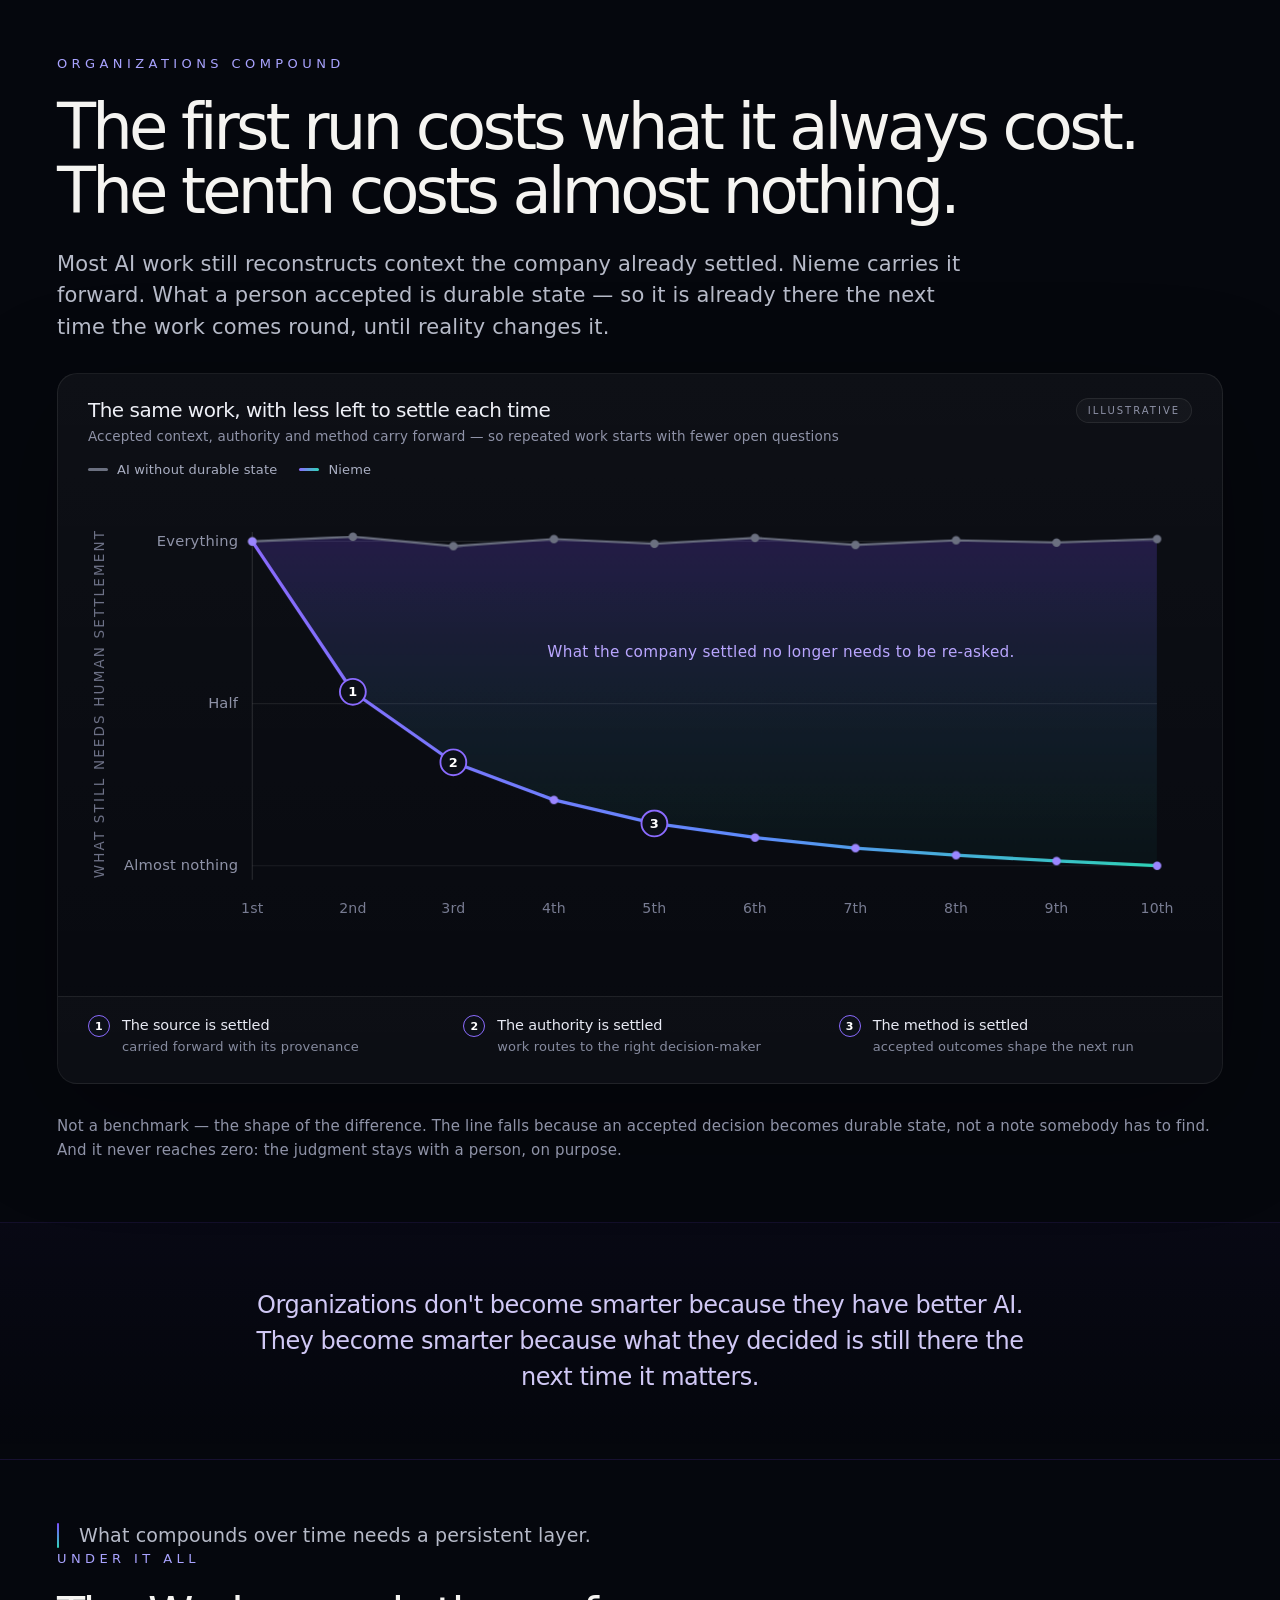
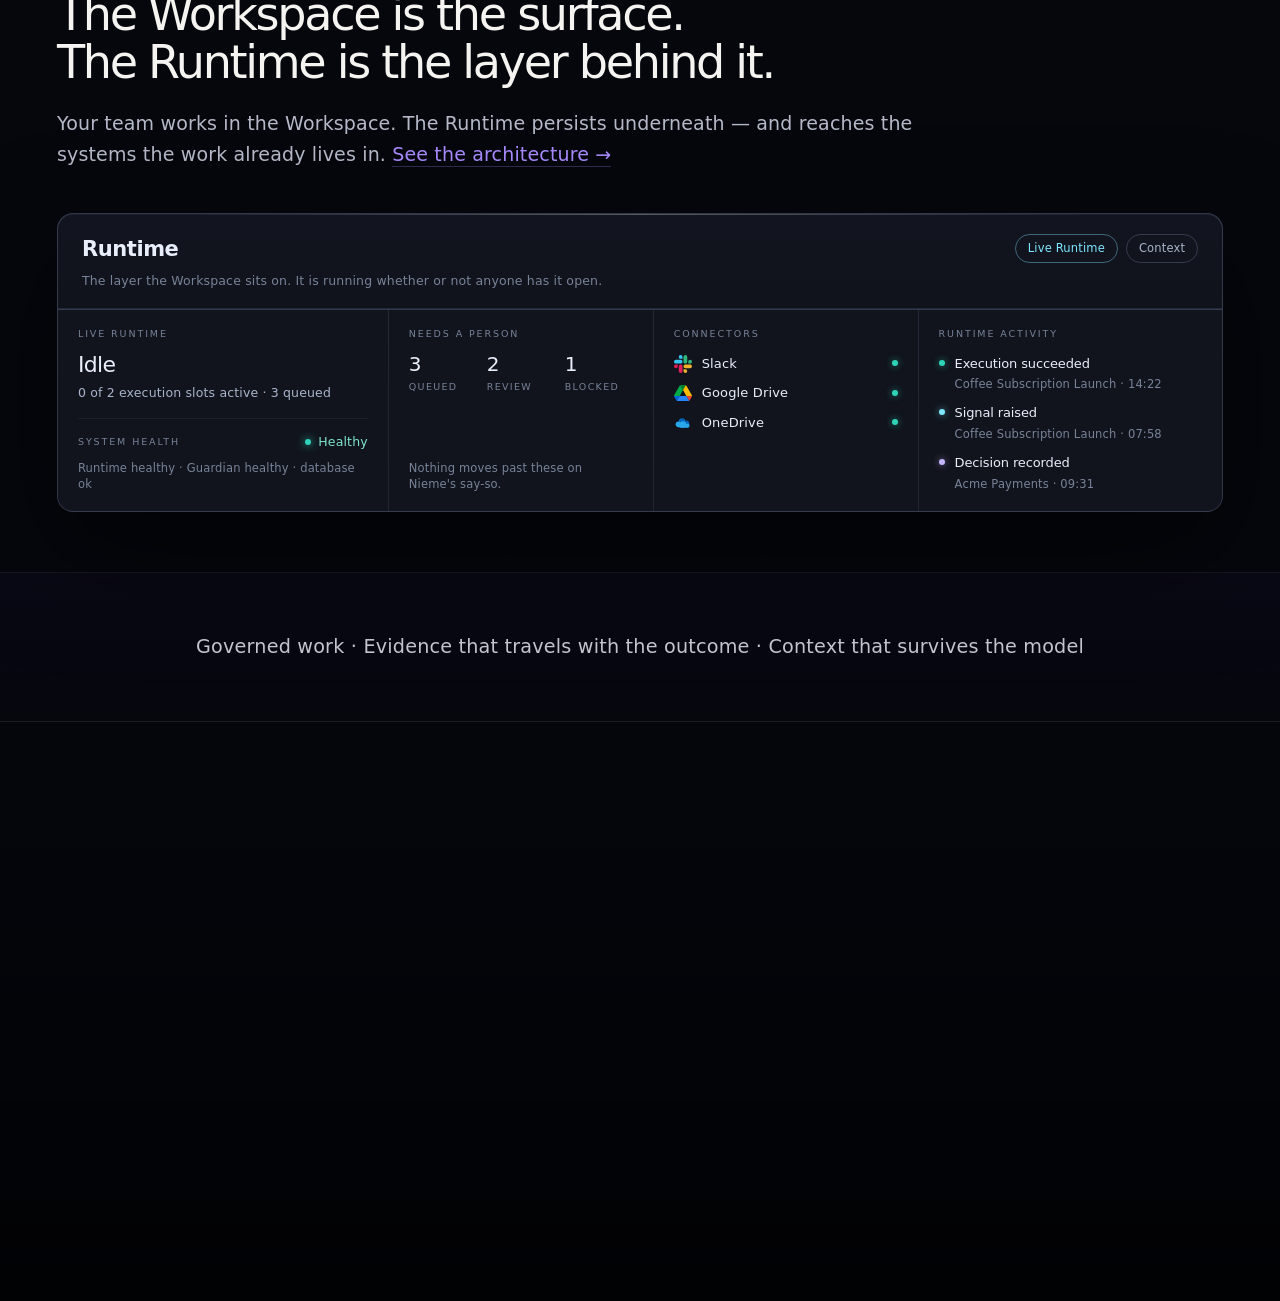
==== commit b9e68029: "WEBSITE-WHY-NIEME-001 — one argument in three moves, not four comparison boxes The page was "other t" ====
--- a/index.html
+++ b/index.html
@@ -211,6 +211,9 @@
           <path fill="#2684FC" d="M59.8 53H27.5L13.75 76.8c1.35.8 2.9 1.2 4.5 1.2h50.8c1.6 0 3.15-.45 4.5-1.2z"/>
           <path fill="#FFBA00" d="M73.4 26.5 60.7 4.5c-.8-1.4-1.95-2.5-3.3-3.3L43.65 25l16.15 28h27.45c0-1.55-.4-3.1-1.2-4.5z"/>
         </symbol>
+        <symbol id="i-github" viewBox="0 0 16 16">
+          <path fill="#e6edf3" fill-rule="evenodd" d="M8 0C3.58 0 0 3.58 0 8c0 3.54 2.29 6.53 5.47 7.59.4.07.55-.17.55-.38 0-.19-.01-.82-.01-1.49-2.01.37-2.53-.49-2.69-.94-.09-.23-.48-.94-.82-1.13-.28-.15-.68-.52-.01-.53.63-.01 1.08.58 1.23.82.72 1.21 1.87.87 2.33.66.07-.52.28-.87.51-1.07-1.78-.2-3.64-.89-3.64-3.95 0-.87.31-1.59.82-2.15-.08-.2-.36-1.02.08-2.12 0 0 .67-.21 2.2.82.64-.18 1.32-.27 2-.27.68 0 1.36.09 2 .27 1.53-1.04 2.2-.82 2.2-.82.44 1.1.16 1.92.08 2.12.51.56.82 1.27.82 2.15 0 3.07-1.87 3.75-3.65 3.95.29.25.54.73.54 1.48 0 1.07-.01 1.93-.01 2.2 0 .21.15.46.55.38A8.01 8.01 0 0 0 16 8c0-4.42-3.58-8-8-8z"/>
+        </symbol>
         <symbol id="i-onedrive" viewBox="0 0 48 32">
           <g fill="#0364B8"><circle cx="21.5" cy="12.5" r="9"/><circle cx="33" cy="17" r="7.5"/></g>
           <g fill="#28A8EA">
--- a/styles.css
+++ b/styles.css
@@ -522,9 +522,6 @@
    ============================================= */
 
 /* VS sections */
-.vs-section{border-top:1px solid var(--line)}
-.vs-section .section-copy{max-width:1100px}
-.vs-section .vs-grid h2{margin-top:0}
 
 /* Triad — three columns */
 .triad{padding:var(--section-padding) var(--section-inline)}
@@ -580,44 +577,10 @@
 /* The argument sits BESIDE its evidence, and the sides alternate down the page.
    Four identical 680px boxes stacked in a 1100px column left half the width
    empty every time and read as the same section printed four times. */
-.vs-grid{max-width:1440px;margin:0 auto;display:grid;
-  grid-template-columns:minmax(0,1fr) minmax(0,1.04fr);
-  column-gap:clamp(40px,5vw,92px);align-items:center}
-.vs-copy{min-width:0;grid-column:1}
-.vs-art{min-width:0;grid-column:2}
-.vs-section--flip .vs-copy{grid-column:2}
-.vs-section--flip .vs-art{grid-column:1;grid-row:1}
-.vs-copy > p{margin:22px 0 0}
-.vs-copy .vs-lede{margin:0 0 22px}
 
 /* the two sides are not peers: noise is flat, governed is lifted */
-.vs-comparison{max-width:none;margin:0;display:grid;grid-template-columns:minmax(0,1fr);gap:14px}
-.vs-col{min-width:0;padding:22px 26px;border-radius:16px;display:flex;flex-direction:column;gap:14px}
-.vs-col--them{border:1px solid #ffffff12;background:#ffffff06}
-.vs-col--us{border:1px solid #7b4dff59;
-  background:
-    radial-gradient(120% 150% at 0% 0%,#7b4dff26 0%,#7b4dff00 58%),
-    radial-gradient(120% 150% at 100% 100%,#2fd4b81f 0%,#2fd4b800 58%),
-    linear-gradient(180deg,#171a2b,#0f1119);
-  box-shadow:0 24px 64px #00000073,inset 0 1px 0 #ffffff14}
-.vs-col-label{font-size:10px;letter-spacing:.2em;text-transform:uppercase;color:var(--muted);line-height:1}
-.vs-col--us .vs-col-label{color:#c4b5fd}
-.vs-col-items{display:flex;flex-direction:column;gap:10px}
-.vs-col-items span{font-size:14.5px;line-height:1.45;color:#9ba0b4;display:block}
-.vs-col--them .vs-col-items span{text-decoration:line-through;text-decoration-color:#ffffff1f;opacity:.62}
-.vs-col--us .vs-col-items span{color:#e0e3ee}
 /* the arrow between two stacked panels becomes the seam they cross */
-.vs-divider{justify-self:center;width:1px;height:26px;margin:-2px 0;overflow:hidden;
-  color:transparent;font-size:0;line-height:0;
-  background:linear-gradient(180deg,#7b4dff00,#7b4dff8c 45%,var(--cyan))}
-@media (max-width:1000px){
-  .vs-grid{grid-template-columns:minmax(0,1fr);row-gap:34px}
-  .vs-copy,.vs-art,.vs-section--flip .vs-copy,.vs-section--flip .vs-art{grid-column:1;grid-row:auto}
-}
 @media(max-width:600px){
-  .vs-comparison{grid-template-columns:1fr}
-  .vs-col:not(:last-child){border-bottom:1px solid rgba(255,255,255,.07)}
-  .vs-divider{display:none}
 }
 
 /* #5 — Ledger: breakthrough framing */
@@ -1081,7 +1044,6 @@
 .hiw-or{text-align:center;font-size:13px;letter-spacing:.2em;text-transform:uppercase;color:#6f738a;margin:18px 0 14px}
 .composer-field--observed{border-style:dashed}
 .composer-observed{font-size:11px;letter-spacing:.16em;text-transform:uppercase;color:var(--cyan);border:1px solid #7ee7ff40;border-radius:999px;padding:4px 12px;white-space:nowrap}
-.vs-lede{max-width:1000px;margin:0 0 30px;font-size:clamp(17px,1.55vw,20px);line-height:1.6;color:var(--muted)}
 
 
 @media (max-width:1080px){ .outcomes{grid-template-columns:minmax(0,1fr)}
@@ -1831,3 +1793,87 @@
   .hero--loop h1{font-size:clamp(44px,7vw,68px)}
   .hero--loop .hero-loop-col{align-self:start}
 }
+
+/* ---- WHY NIEME: three theses, three visual logics ----------------------
+   The page used to be the same left/right comparison box four times over.
+   It is now one argument in three moves, and each move gets a form of its
+   own: systems that stay put, a record that travels, and a seam that a model
+   change cannot cross. */
+.theses{padding:0 var(--section-inline) clamp(40px,6vw,86px)}
+.th-index{list-style:none;max-width:1440px;margin:0 auto;padding:0;
+  display:grid;grid-template-columns:repeat(3,minmax(0,1fr));gap:clamp(20px,3vw,48px)}
+.th-index li{display:flex;align-items:flex-start;gap:14px;min-width:0;
+  padding-top:18px;border-top:1px solid var(--line);
+  font-size:clamp(17px,1.7vw,22px);line-height:1.3;letter-spacing:-.025em;color:#eef0f7}
+.th-n{flex:none;font-size:12px;letter-spacing:.16em;color:#a9a3ff;padding-top:.45em}
+
+.wn{padding:var(--section-padding) var(--section-inline);border-top:1px solid var(--line)}
+.wn-copy{max-width:1440px;margin:0 auto}
+.wn-copy .eyebrow{display:flex;align-items:center;gap:12px;margin-bottom:22px}
+.wn-n{font-size:11px;letter-spacing:.16em;color:#fff;padding:4px 9px;border-radius:6px;
+  background:linear-gradient(120deg,#7b4dff,#2fd4b8)}
+.wn-copy h2{font-size:clamp(34px,3.8vw,60px);line-height:1.04;letter-spacing:-.05em;
+  font-weight:420;margin:0 0 24px;max-width:16ch}
+.wn-lede{font-size:clamp(17px,1.55vw,21px);line-height:1.6;color:#c6c8d3;margin:0;max-width:70ch}
+.wn-copy > p:not(.wn-lede){font-size:16.5px;line-height:1.65;color:#9ba0b4;margin:18px 0 0;max-width:70ch}
+.wn-grid{max-width:1440px;margin:0 auto;display:grid;
+  grid-template-columns:minmax(0,1fr) minmax(0,1.02fr);
+  column-gap:clamp(40px,5vw,92px);align-items:center}
+.wn-grid .wn-copy{max-width:none}
+.wn-art{min-width:0}
+
+/* 01 — the systems stay where they are, and one layer runs under all of them */
+.stay{max-width:1440px;margin:clamp(40px,5vw,72px) auto 0}
+.stay-row{display:grid;grid-template-columns:repeat(4,minmax(0,1fr));gap:clamp(12px,1.6vw,22px)}
+.stay-sys{min-width:0;padding:22px 20px;border-radius:16px;border:1px solid var(--line);
+  background:linear-gradient(180deg,#ffffff09,#ffffff03);
+  display:flex;flex-direction:column;align-items:flex-start;gap:12px}
+.stay-ico{width:26px;height:26px;display:block;flex:none}
+.stay-name{font-size:16px;color:#eef0f7;letter-spacing:-.015em}
+.stay-note{font-size:12.5px;color:#8f93a8;line-height:1.4}
+.stay-line{height:34px;margin:0 6%;position:relative}
+.stay-line::before{content:"";position:absolute;left:0;right:0;top:50%;height:1px;
+  background:linear-gradient(90deg,#7b4dff00,#7b4dff8c 22%,#2fd4b8 78%,#2fd4b800)}
+.stay-line::after{content:"";position:absolute;left:50%;top:0;bottom:0;width:1px;
+  background:linear-gradient(180deg,#ffffff00,#ffffff26)}
+.stay-layer{padding:20px 26px;border-radius:16px;border:1px solid #7b4dff4d;
+  background:linear-gradient(100deg,#7b4dff1c,#2fd4b810);
+  display:flex;align-items:center;justify-content:center;gap:18px;flex-wrap:wrap;text-align:center}
+.stay-layer-name{font-size:12px;letter-spacing:.22em;color:#fff}
+.stay-layer-note{font-size:13.5px;color:#b9bcd0;letter-spacing:.02em}
+
+/* 03 — a seam a model change cannot cross */
+.endure{max-width:1440px;margin:clamp(40px,5vw,72px) auto 0;
+  display:grid;grid-template-columns:minmax(0,1fr) auto minmax(0,1fr);
+  gap:clamp(18px,3vw,44px);align-items:stretch}
+.endure-col{min-width:0;padding:26px 28px;border-radius:18px;border:1px solid var(--line);
+  background:#ffffff05}
+.endure-col--stays{border-color:#7b4dff59;
+  background:linear-gradient(160deg,#7b4dff1c,#2fd4b80f)}
+.endure-cap{font-size:10.5px;letter-spacing:.2em;color:#8f93a8;margin-bottom:18px}
+.endure-cap--stays{color:#c4b5fd}
+.endure-col ul{list-style:none;margin:0;padding:0;display:flex;flex-direction:column;gap:13px}
+.endure-col li{font-size:16px;line-height:1.4;color:#9ba0b4;letter-spacing:-.01em}
+.endure-col--changes li{text-decoration:line-through;text-decoration-color:#ffffff26;opacity:.62}
+.endure-col--stays li{color:#eef0f7}
+.endure-seam{position:relative;width:1px;justify-self:center;
+  background:linear-gradient(180deg,#7b4dff00,#7b4dff8c 20%,#2fd4b8 80%,#2fd4b800)}
+.endure-seam span{position:absolute;top:50%;left:50%;transform:translate(-50%,-50%) rotate(90deg);
+  white-space:nowrap;font-size:10px;letter-spacing:.2em;text-transform:uppercase;color:#8f93a8;
+  background:var(--bg);padding:0 10px}
+.endure-note{max-width:1440px;margin:clamp(28px,3.4vw,44px) auto 0;
+  font-size:16.5px;line-height:1.65;color:#9ba0b4;max-width:70ch}
+
+@media (max-width:1000px){
+  .th-index{grid-template-columns:minmax(0,1fr);gap:0}
+  .th-index li{padding:16px 0;border-top:1px solid var(--line)}
+  .wn-grid{grid-template-columns:minmax(0,1fr);row-gap:34px}
+  .stay-row{grid-template-columns:repeat(2,minmax(0,1fr))}
+  .endure{grid-template-columns:minmax(0,1fr);gap:0}
+  .endure-seam{width:auto;height:1px;margin:18px 0;justify-self:stretch;
+    background:linear-gradient(90deg,#7b4dff00,#7b4dff8c 20%,#2fd4b8 80%,#2fd4b800)}
+  .endure-seam span{transform:translate(-50%,-50%)}
+}
+@media (max-width:560px){
+  .stay-row{grid-template-columns:minmax(0,1fr)}
+}
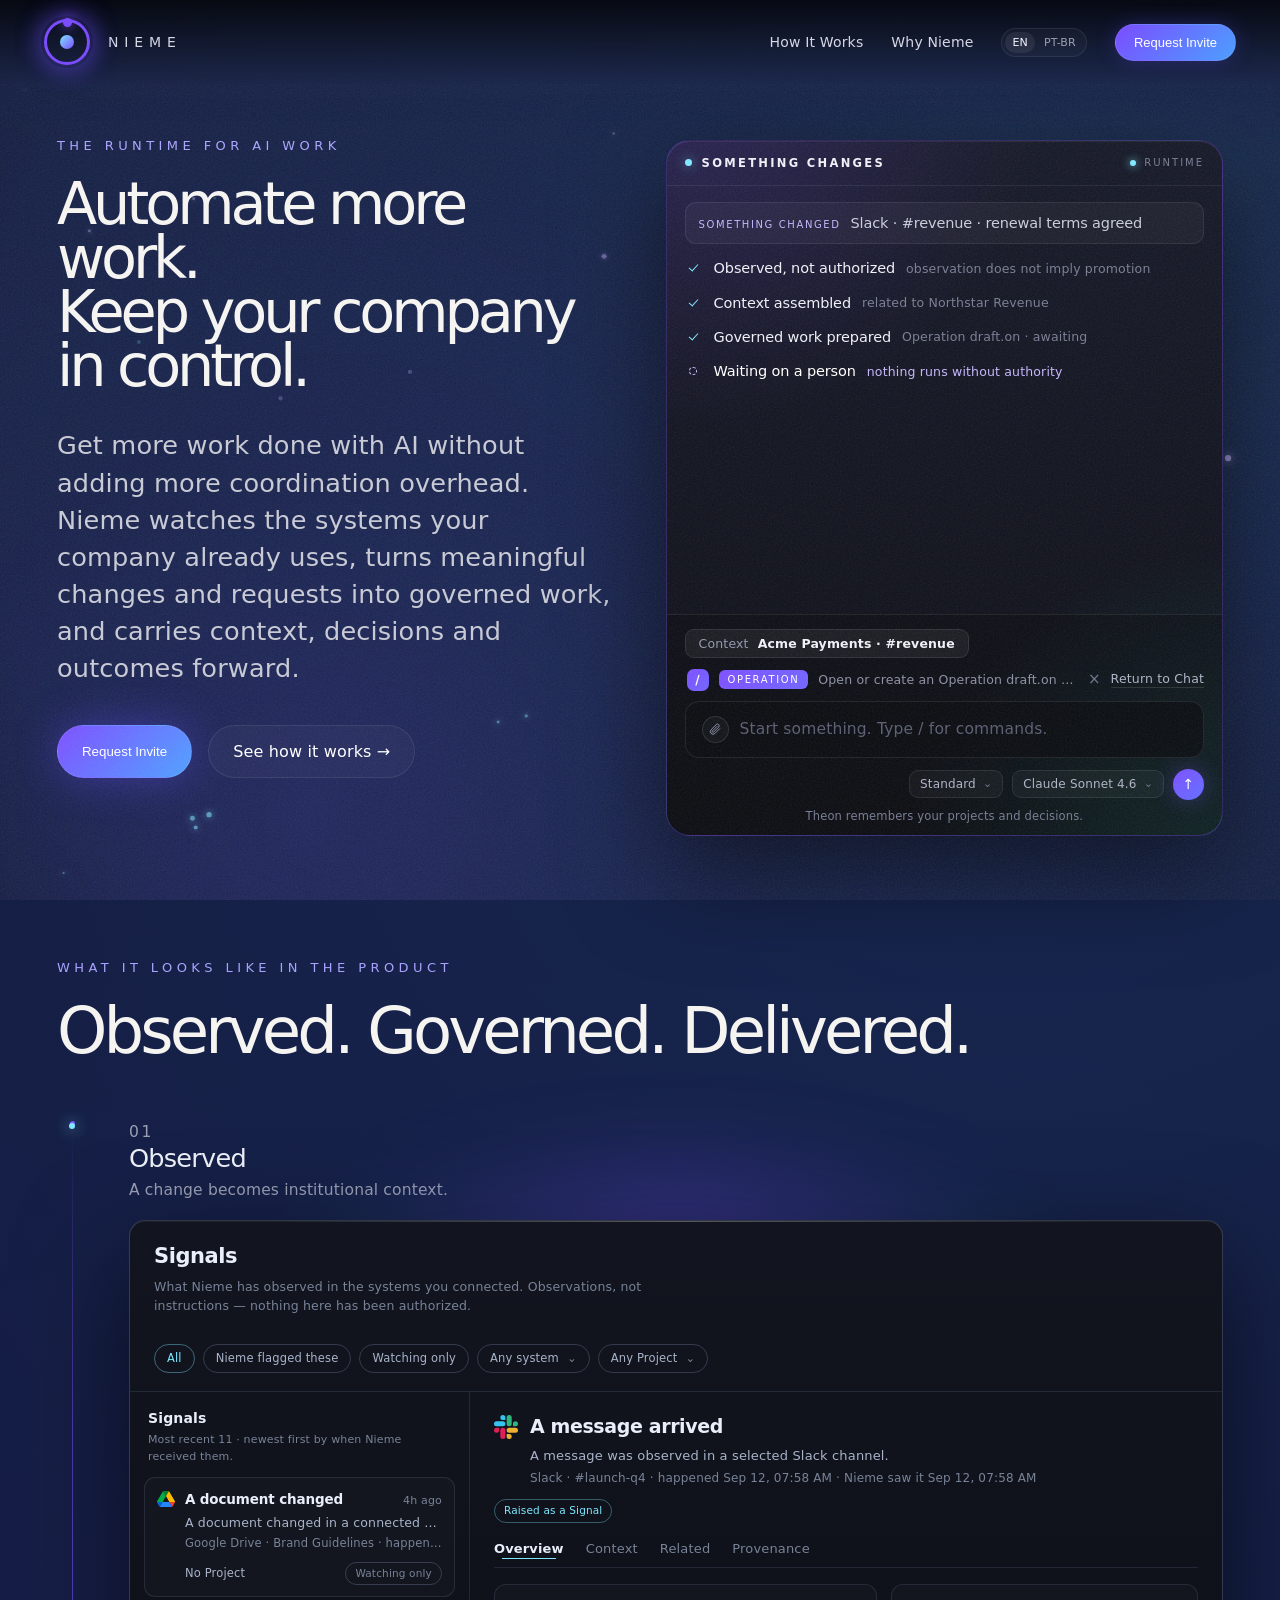
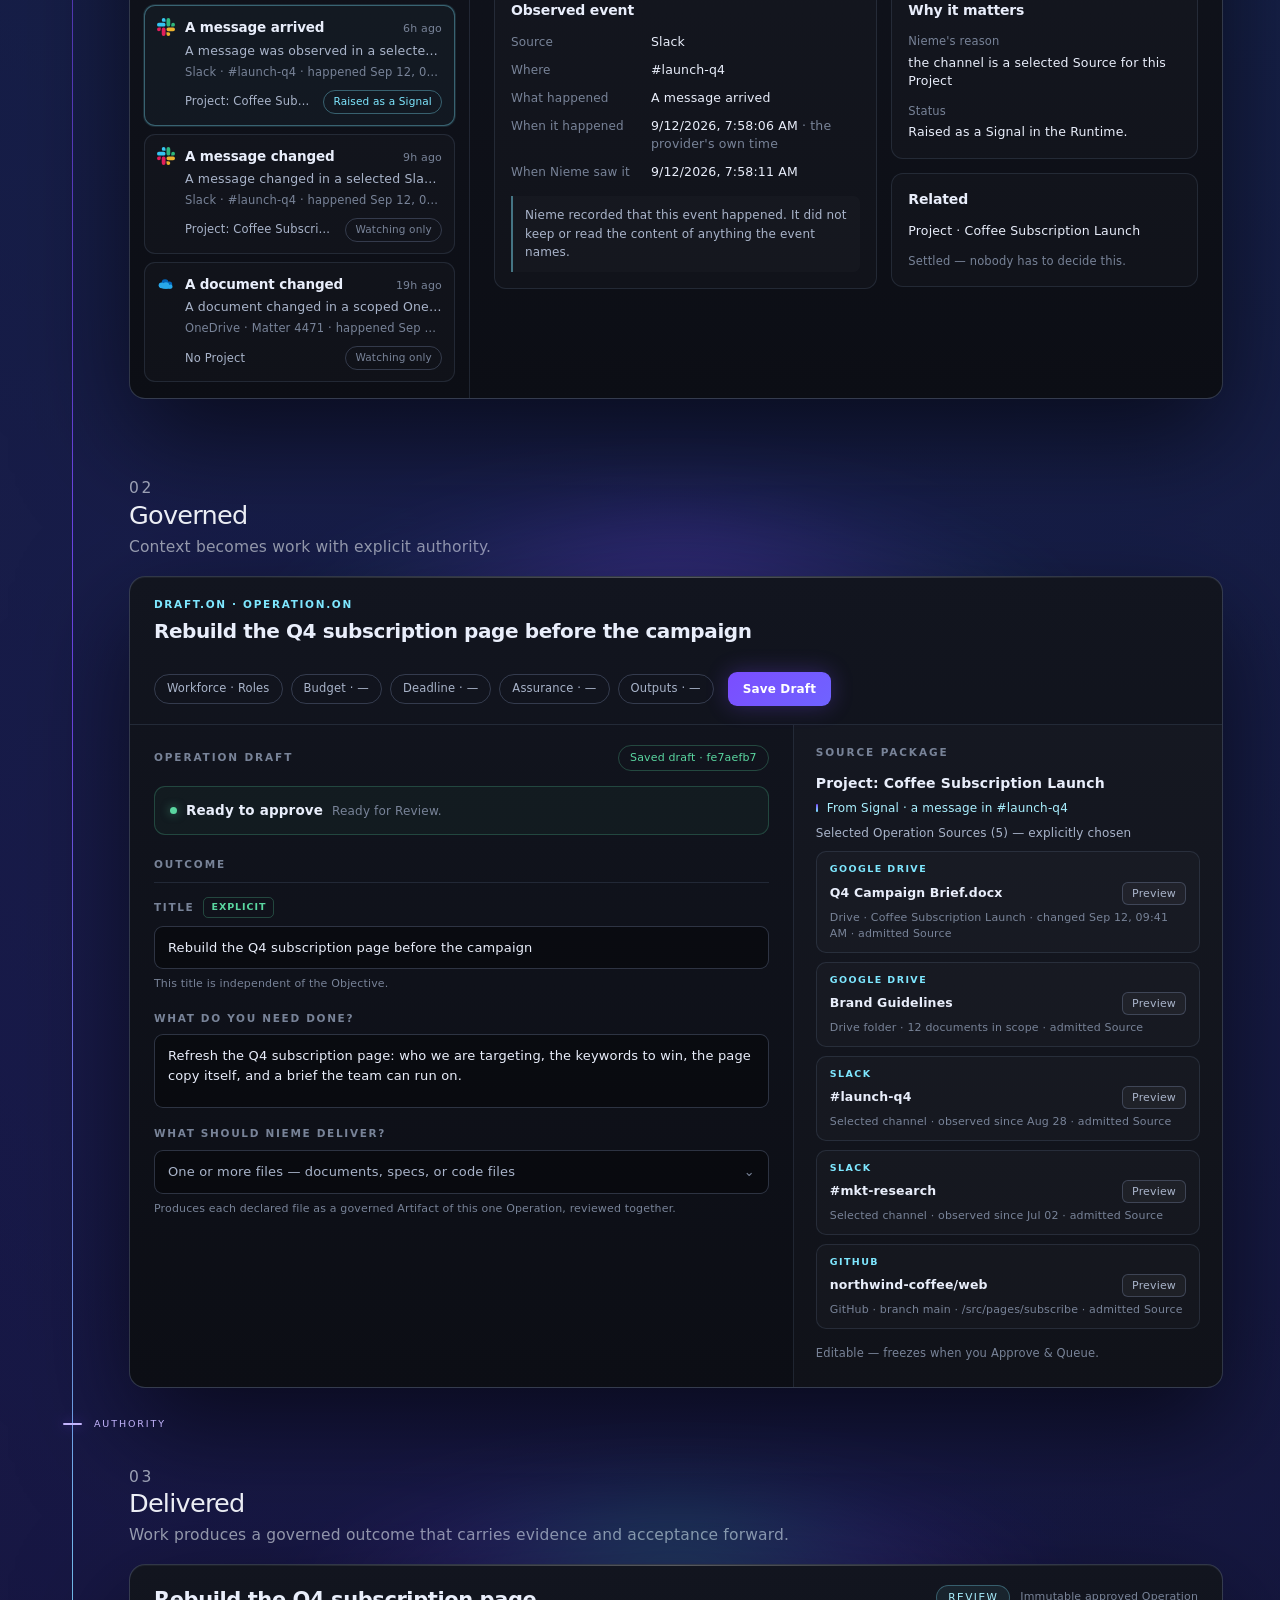
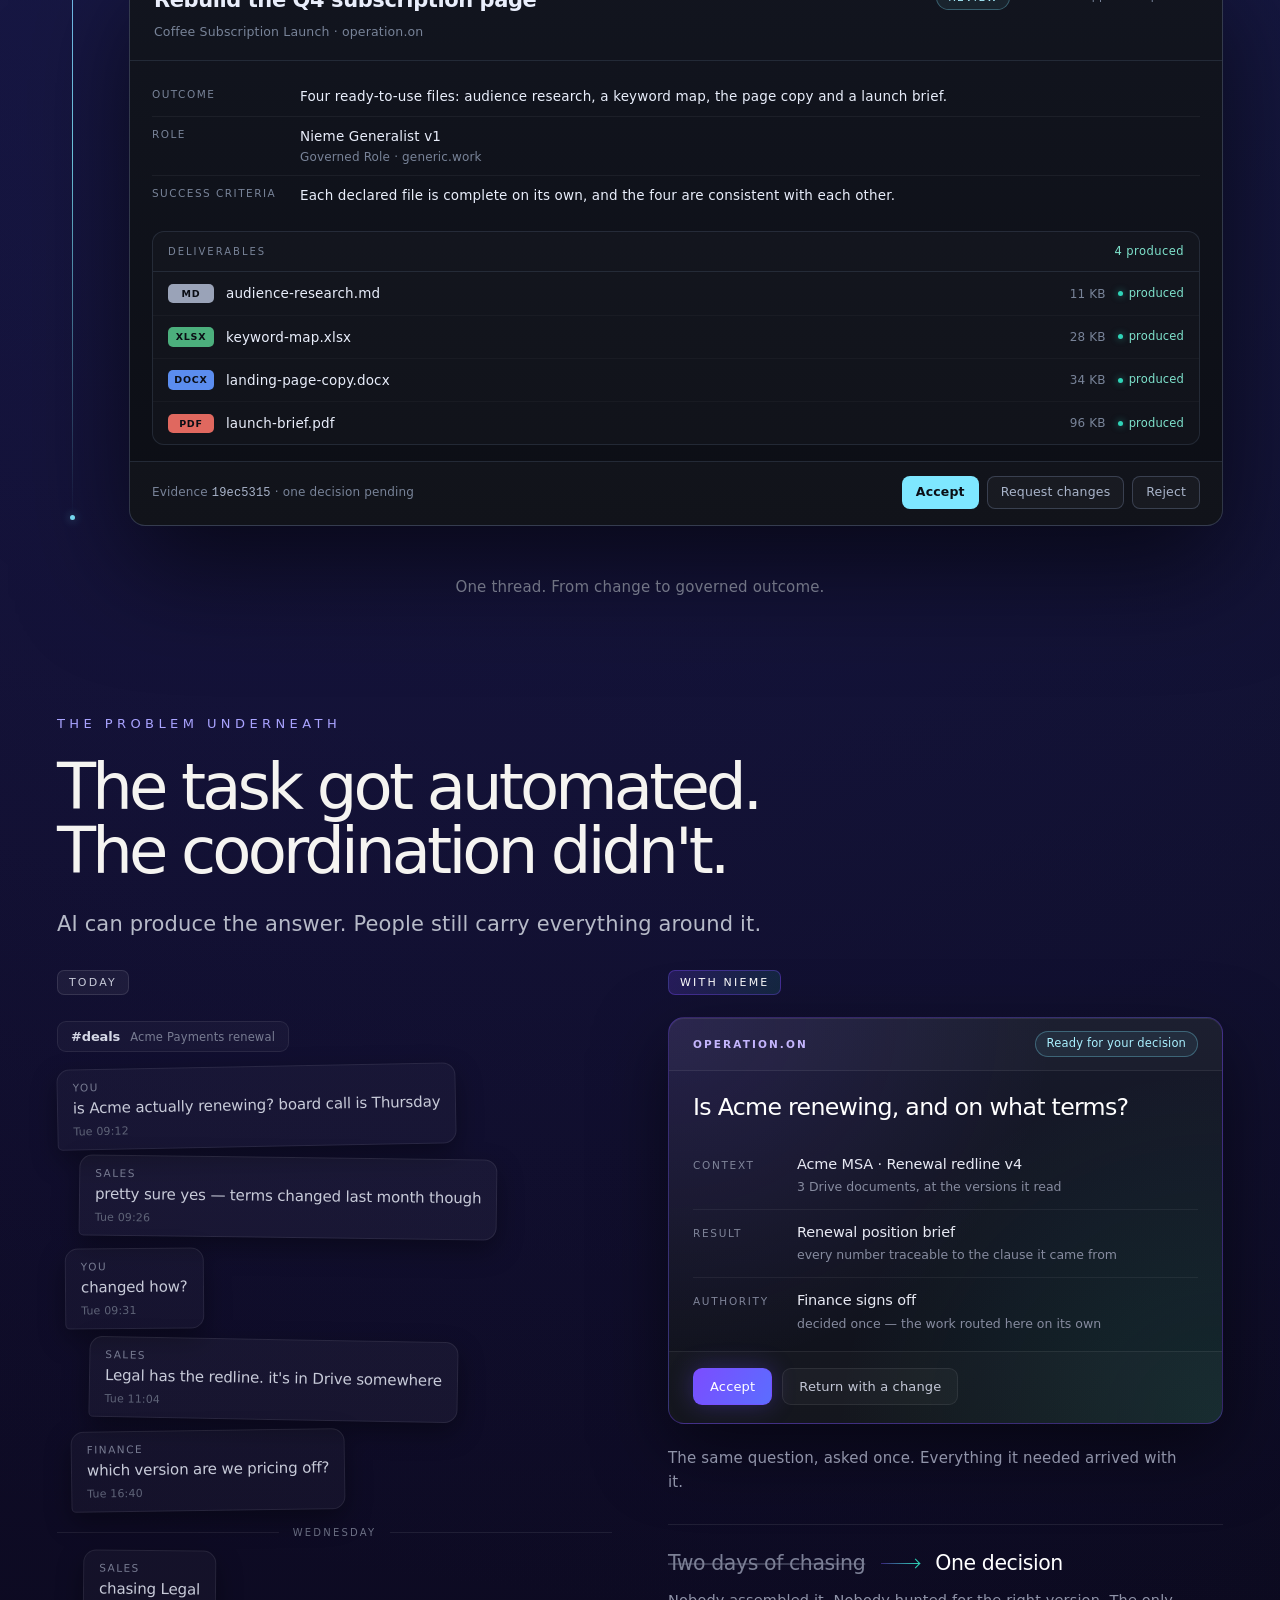
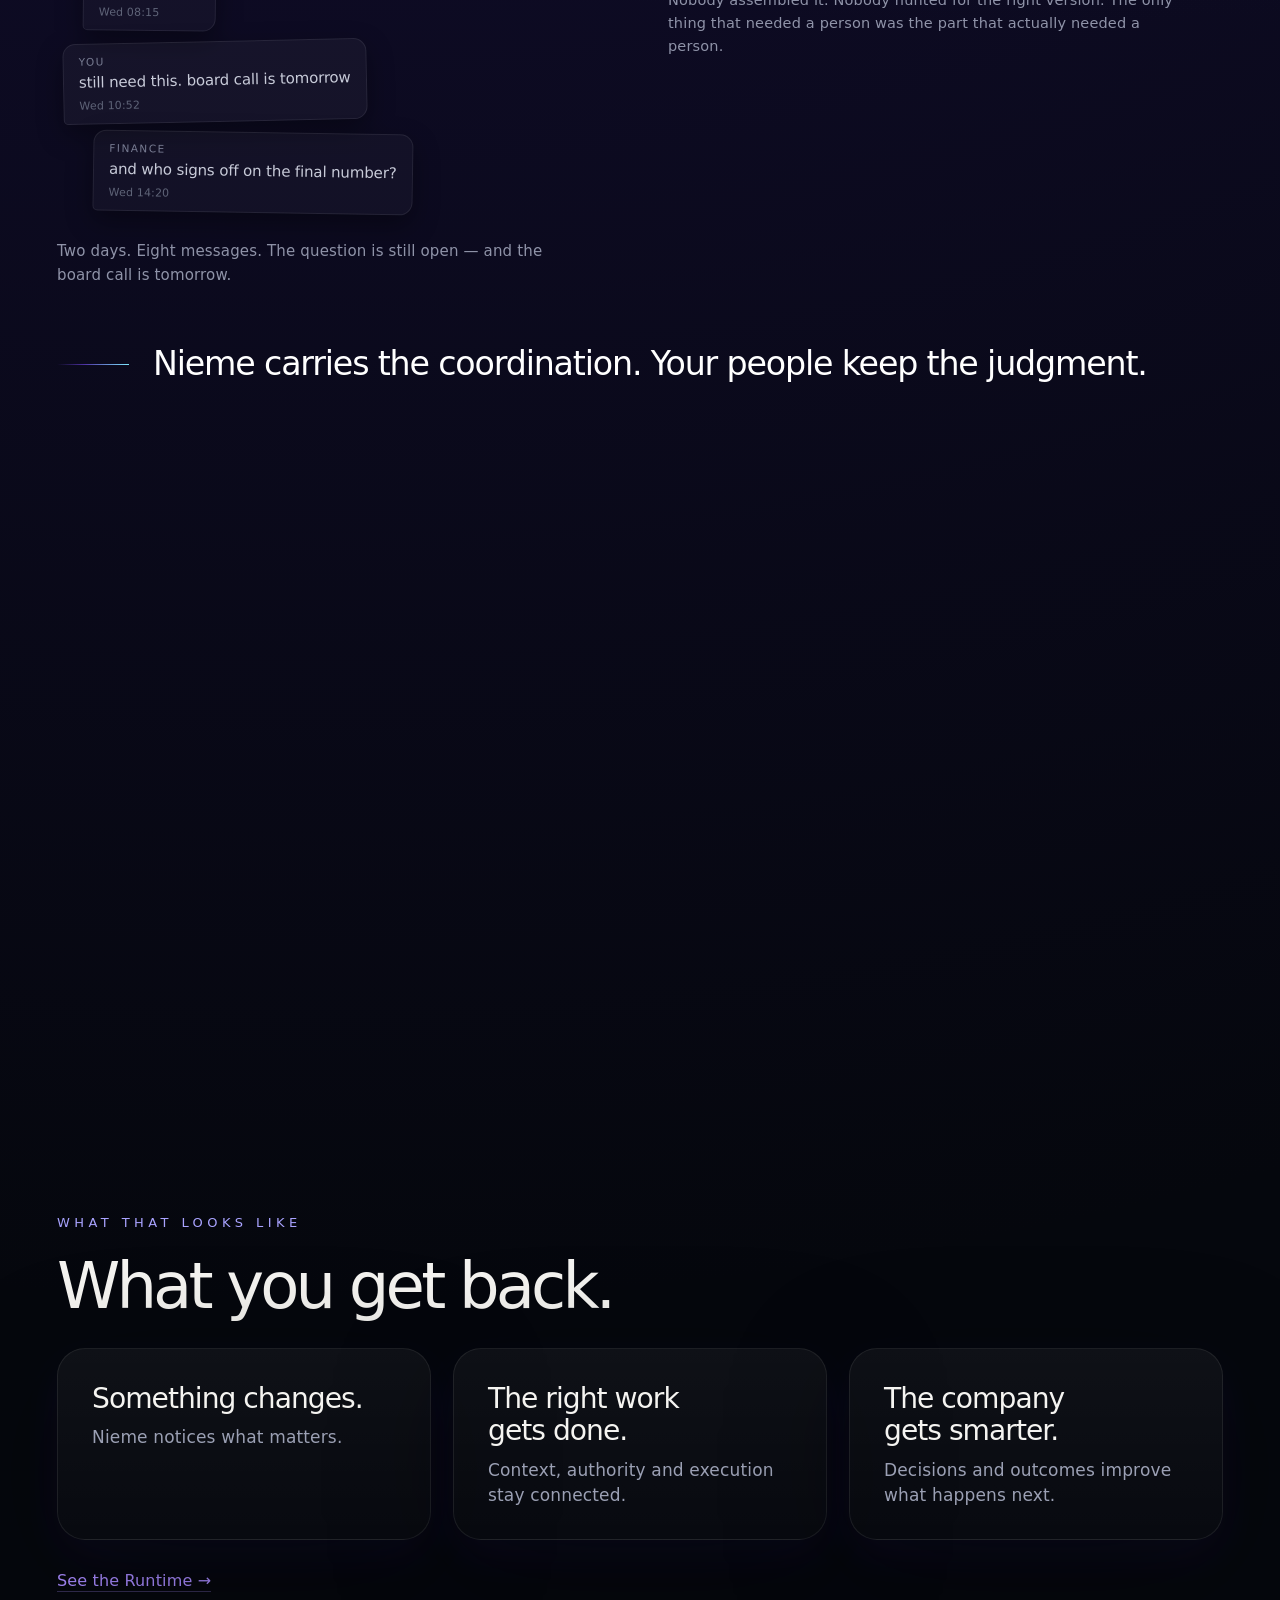
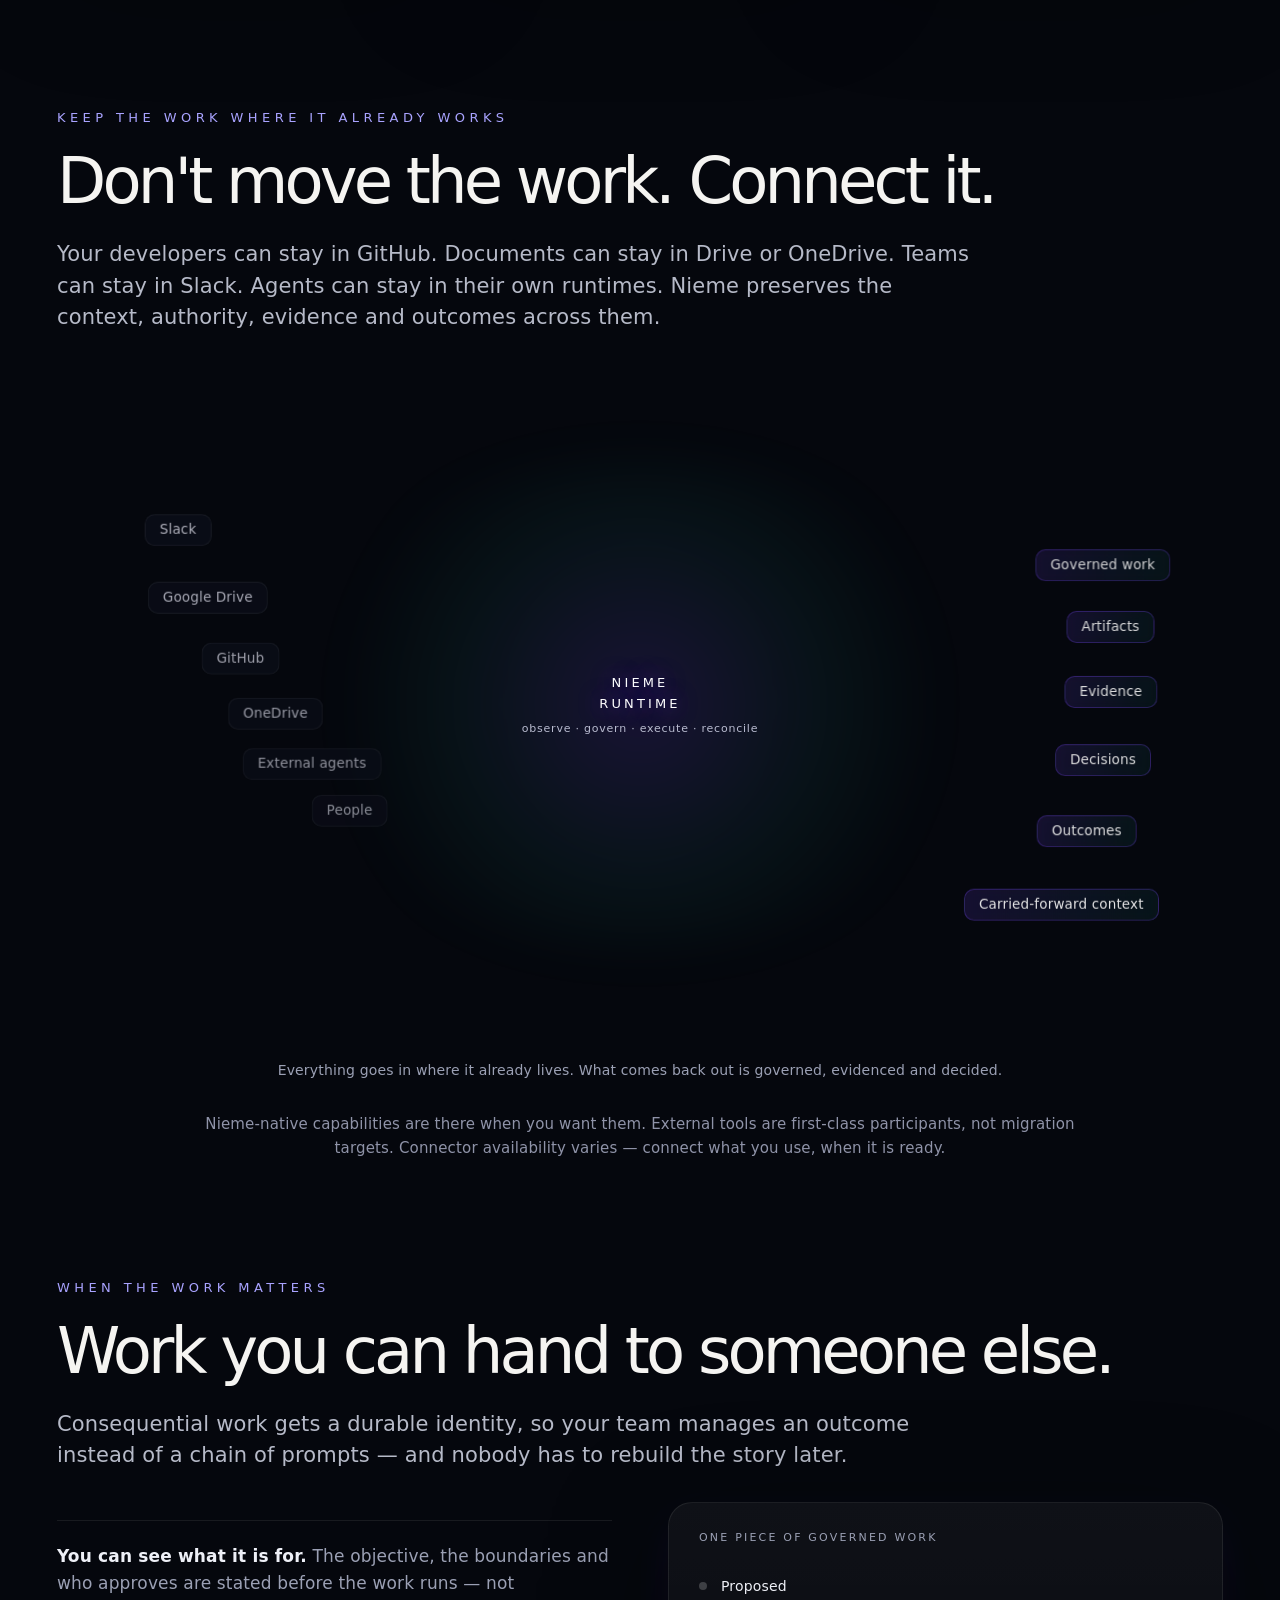
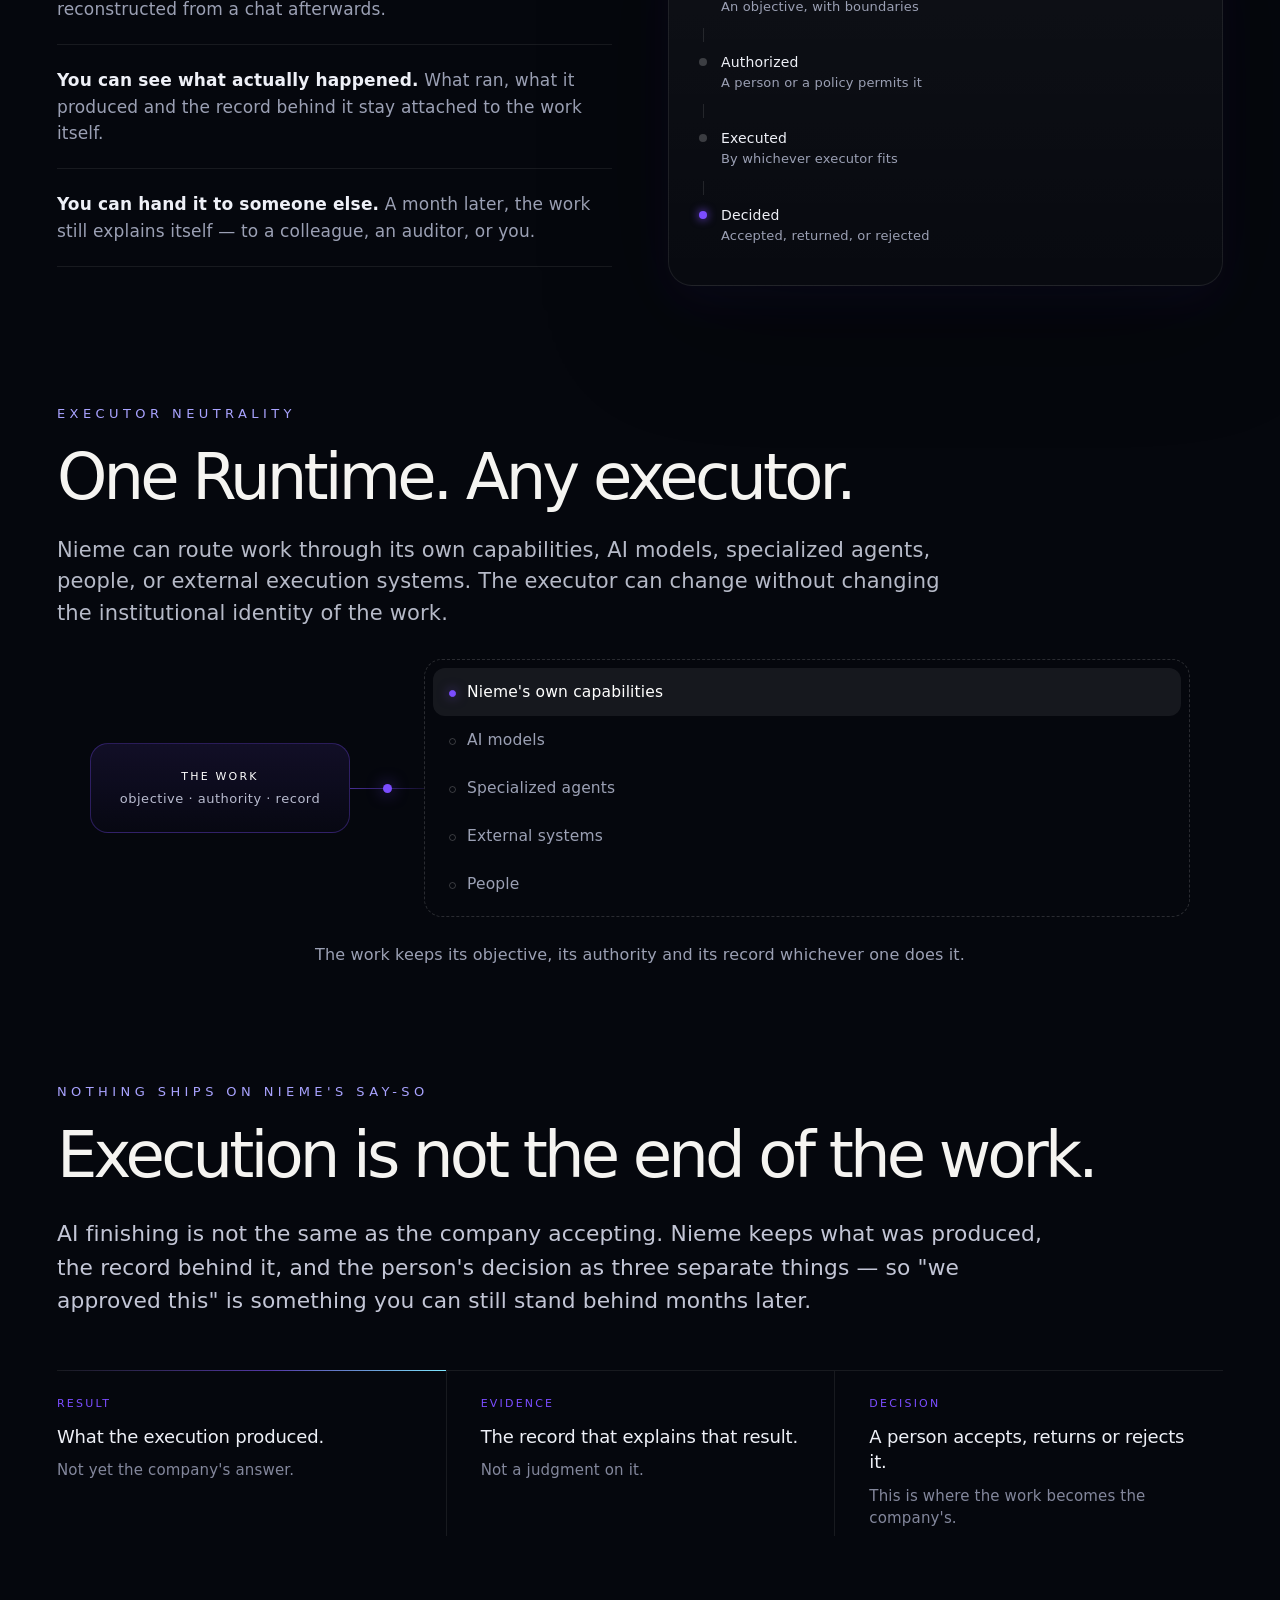
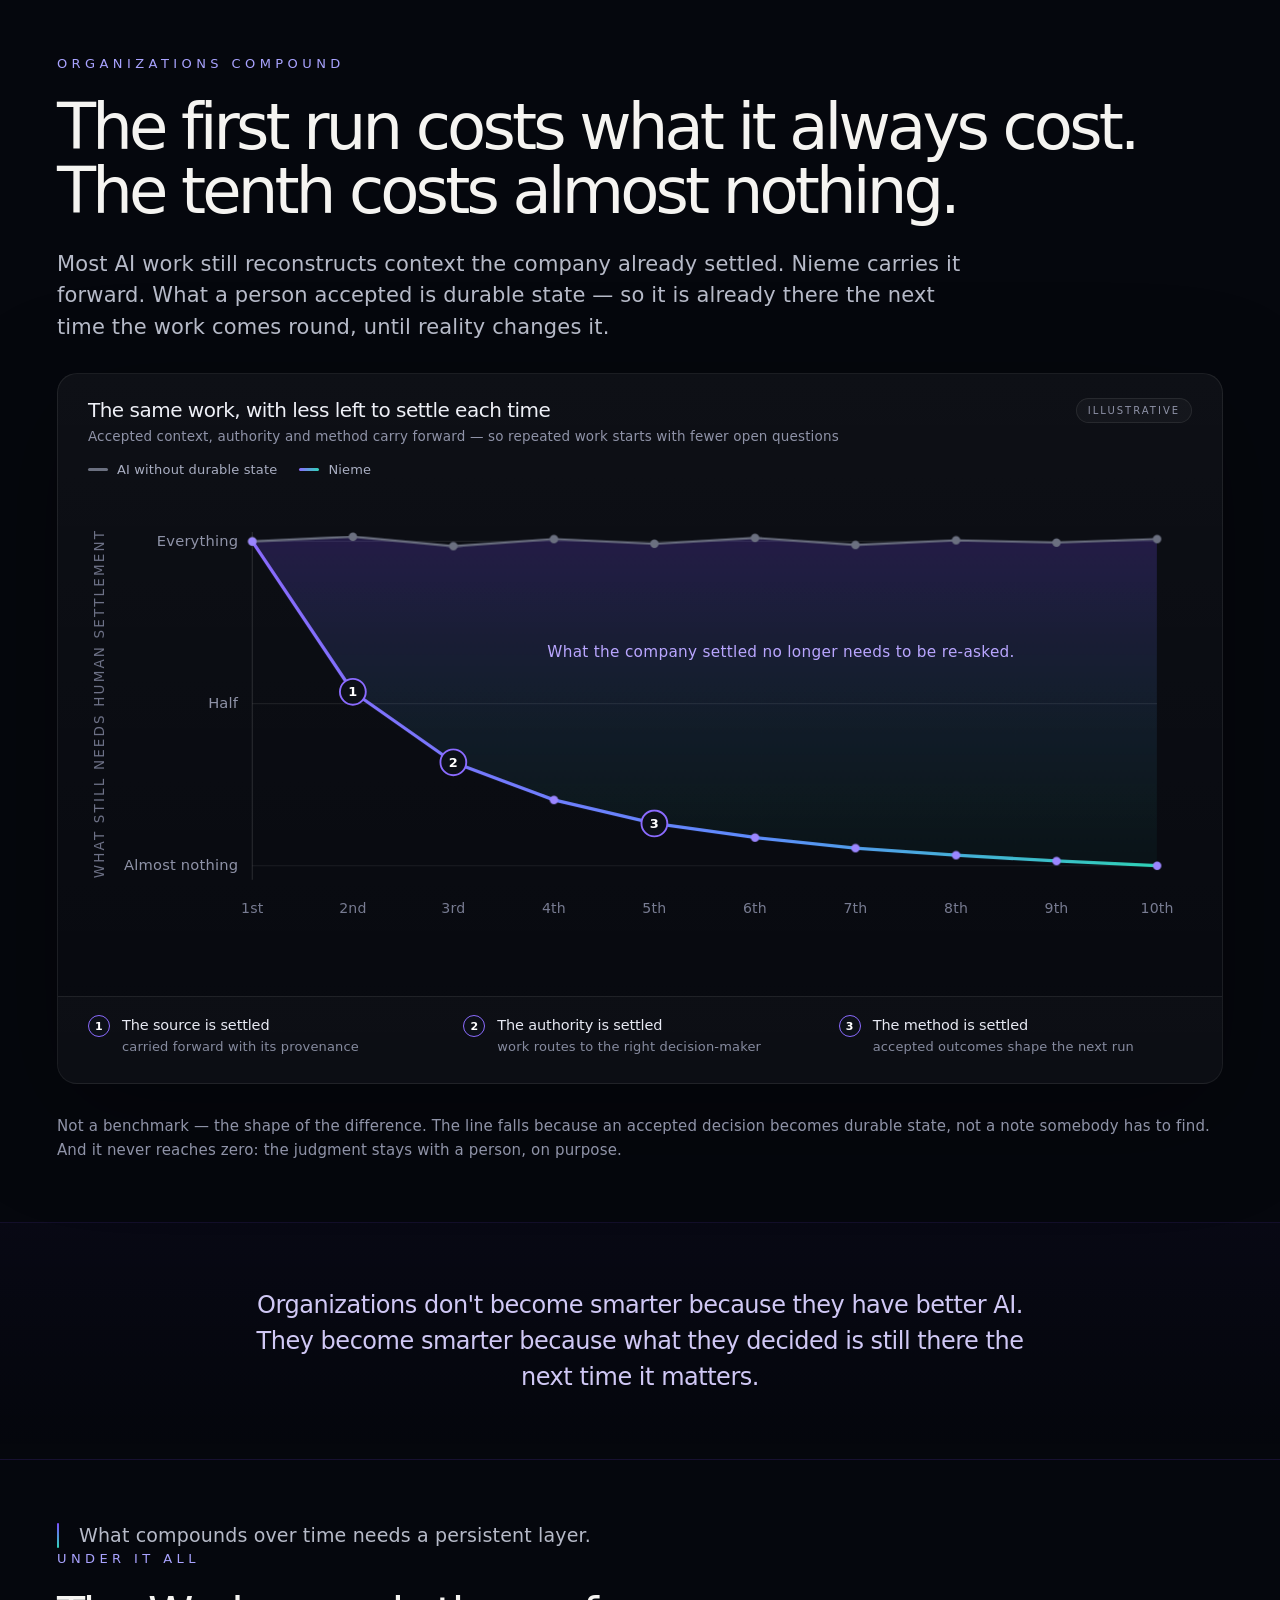
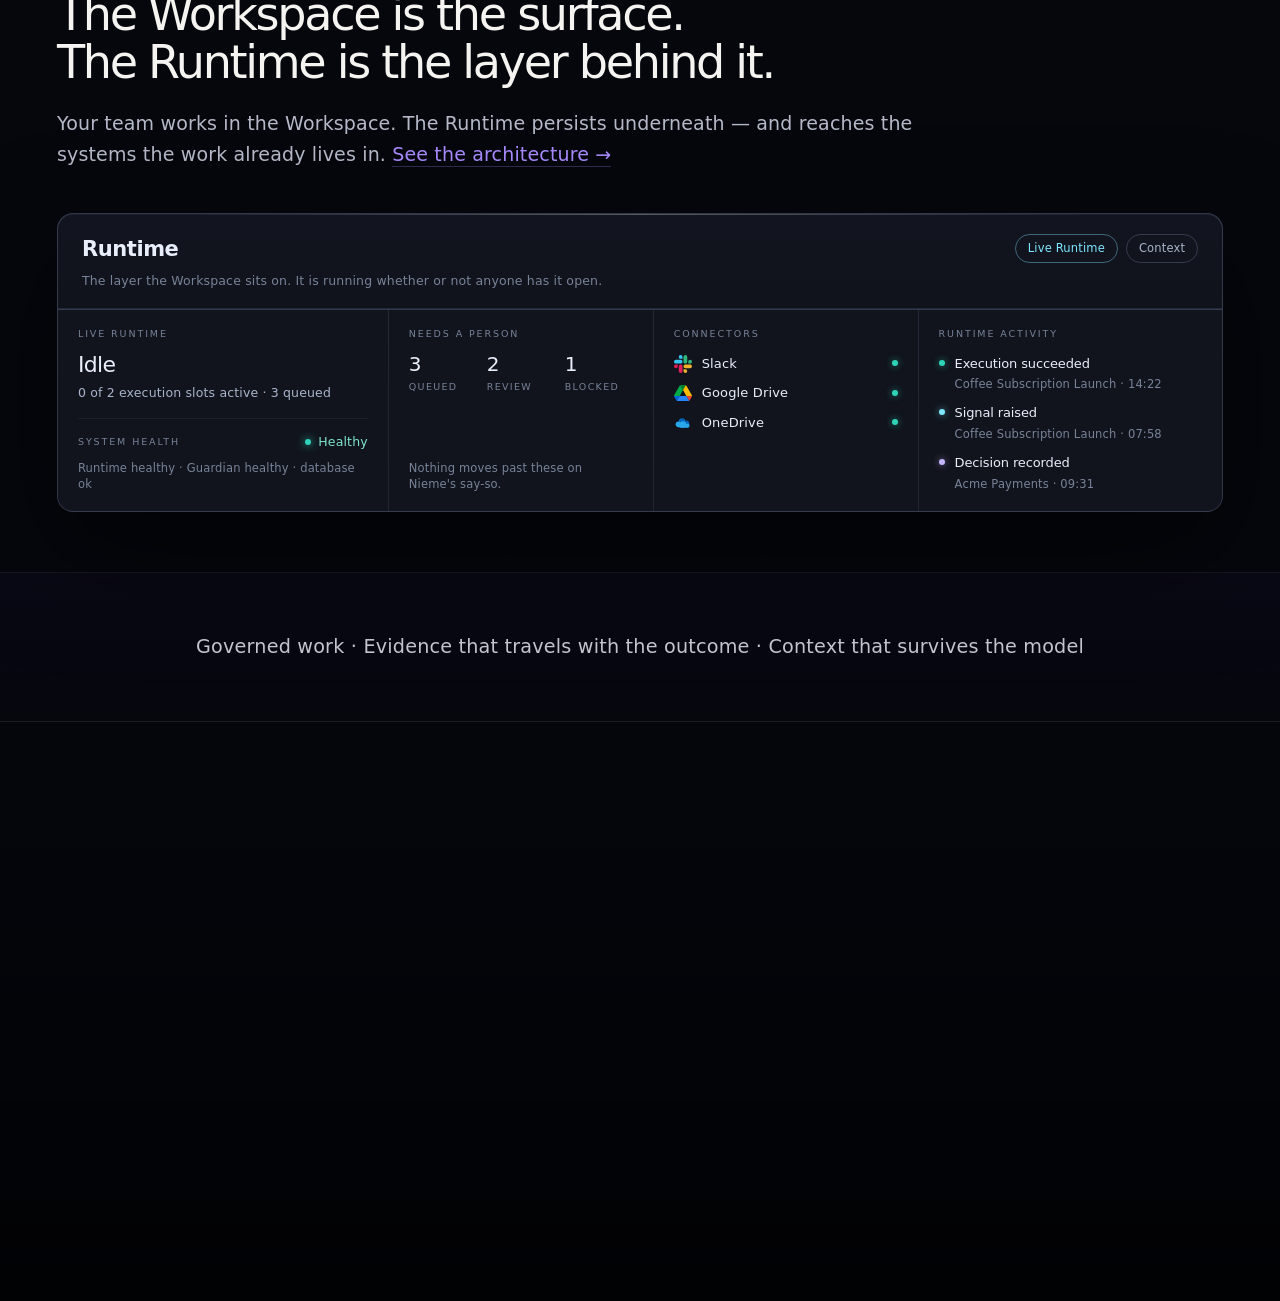
==== commit b11cc54f: "WEBSITE-WHY-NIEME-001 — the phone header is still, the index loses its stray rule, WhatsApp joins TH" ====
--- a/index.html
+++ b/index.html
@@ -214,6 +214,10 @@
         <symbol id="i-github" viewBox="0 0 16 16">
           <path fill="#e6edf3" fill-rule="evenodd" d="M8 0C3.58 0 0 3.58 0 8c0 3.54 2.29 6.53 5.47 7.59.4.07.55-.17.55-.38 0-.19-.01-.82-.01-1.49-2.01.37-2.53-.49-2.69-.94-.09-.23-.48-.94-.82-1.13-.28-.15-.68-.52-.01-.53.63-.01 1.08.58 1.23.82.72 1.21 1.87.87 2.33.66.07-.52.28-.87.51-1.07-1.78-.2-3.64-.89-3.64-3.95 0-.87.31-1.59.82-2.15-.08-.2-.36-1.02.08-2.12 0 0 .67-.21 2.2.82.64-.18 1.32-.27 2-.27.68 0 1.36.09 2 .27 1.53-1.04 2.2-.82 2.2-.82.44 1.1.16 1.92.08 2.12.51.56.82 1.27.82 2.15 0 3.07-1.87 3.75-3.65 3.95.29.25.54.73.54 1.48 0 1.07-.01 1.93-.01 2.2 0 .21.15.46.55.38A8.01 8.01 0 0 0 16 8c0-4.42-3.58-8-8-8z"/>
         </symbol>
+        <symbol id="i-whatsapp" viewBox="0 0 32 32">
+          <circle cx="16" cy="16" r="16" fill="#25D366"/>
+          <path fill="#fff" d="M16.1 6.4a9.6 9.6 0 0 0-8.3 14.4L6.4 25.6l4.9-1.3a9.6 9.6 0 1 0 4.8-17.9zm0 17.5a7.9 7.9 0 0 1-4-1.1l-.3-.2-2.9.8.8-2.8-.2-.3a7.9 7.9 0 1 1 6.6 3.6zm4.5-5.9c-.2-.1-1.4-.7-1.7-.8-.2-.1-.4-.1-.5.1l-.7.9c-.1.2-.3.2-.5.1a6.5 6.5 0 0 1-1.9-1.2 7.2 7.2 0 0 1-1.3-1.7c-.1-.2 0-.3.1-.4l.4-.5.2-.4v-.4l-.8-1.9c-.2-.5-.4-.4-.5-.4h-.5c-.2 0-.4.1-.6.3-.2.2-.8.8-.8 2s.8 2.3.9 2.5c.1.2 1.6 2.5 4 3.5.6.2 1 .4 1.3.5.6.2 1.1.2 1.5.1.5-.1 1.4-.6 1.6-1.1.2-.6.2-1 .1-1.1z"/>
+        </symbol>
         <symbol id="i-onedrive" viewBox="0 0 48 32">
           <g fill="#0364B8"><circle cx="21.5" cy="12.5" r="9"/><circle cx="33" cy="17" r="7.5"/></g>
           <g fill="#28A8EA">
--- a/styles.css
+++ b/styles.css
@@ -6,16 +6,28 @@
 /* --breath is the single period every pulsing thing on this page uses.
    script.js draws the ambient canvas on the same number (BREATH=3900). */
 :root{--breath:3900ms}
-.pulse{position:fixed;inset:0;width:100%;height:100%;z-index:0;pointer-events:none;display:block}
+/* The nav is a blurred translucent bar. Anything moving behind it is resampled
+   by backdrop-filter every frame, which is what was left making the header
+   shimmer while the page sat still. The field simply does not paint under the
+   chrome — it has nothing to say up there anyway. */
+.pulse{position:fixed;inset:0;width:100%;height:100%;z-index:0;pointer-events:none;display:block;
+  -webkit-mask-image:linear-gradient(180deg,transparent 0,transparent 86px,#000 156px);
+  mask-image:linear-gradient(180deg,transparent 0,transparent 86px,#000 156px)}
 main,footer,.nav{position:relative;z-index:1}
 .nav{z-index:20}
 @keyframes nieme-breath{0%,100%{opacity:.62;transform:scale(1)}50%{opacity:1;transform:scale(1.035)}}
-@keyframes nieme-glow{0%,100%{box-shadow:0 0 22px #6c4cff5c}50%{box-shadow:0 0 40px #6c4cffb3,0 0 76px #2fd4b826}}
-/* the brand mark is the one thing that never stops: it orbits AND it breathes */
-.glyph{animation:nieme-glow var(--breath) ease-in-out infinite}
+/* The mark breathes on its OWN composited layer. Animating box-shadow on .glyph
+   repainted the whole header every frame — measured: with the glyph animation
+   off the header changed 0 pixels between frames, with it on it changed
+   thousands, which is what reads on a phone as the header moving by itself. */
+@keyframes nieme-glow{0%,100%{opacity:.35}50%{opacity:1}}
+.glyph::after{content:"";position:absolute;inset:-6px;border-radius:50%;pointer-events:none;
+  box-shadow:0 0 26px 2px #6c4cff8c;opacity:.6;will-change:opacity;
+  animation:nieme-glow var(--breath) ease-in-out infinite}
 @media (prefers-reduced-motion:reduce){
-  .glyph{animation:none}
-}
+  .glyph::after{animation:none;opacity:.6}
+}
+
 .grain{position:fixed;inset:0;pointer-events:none;opacity:.18;z-index:10;background-image:url("./grain.png");background-repeat:repeat;background-size:256px 256px;mix-blend-mode:screen}
 .nav{position:fixed;top:0;left:0;right:0;height:84px;z-index:20;display:flex;align-items:center;justify-content:space-between;padding:0 44px;background:linear-gradient(#05070de8,#05070d00);backdrop-filter:blur(12px)}
 .brand{display:flex;align-items:center;gap:18px;text-decoration:none;color:white;font-size:25px;letter-spacing:.42em}
@@ -1802,10 +1814,12 @@
 .theses{padding:0 var(--section-inline) clamp(40px,6vw,86px)}
 .th-index{list-style:none;max-width:1440px;margin:0 auto;padding:0;
   display:grid;grid-template-columns:repeat(3,minmax(0,1fr));gap:clamp(20px,3vw,48px)}
-.th-index li{display:flex;align-items:flex-start;gap:14px;min-width:0;
-  padding-top:18px;border-top:1px solid var(--line);
+/* no rule per item: the section border below is already the divider, and two
+   near-parallel rules is what made this read as a stray line */
+.th-index li{display:flex;align-items:center;gap:14px;min-width:0;
   font-size:clamp(17px,1.7vw,22px);line-height:1.3;letter-spacing:-.025em;color:#eef0f7}
-.th-n{flex:none;font-size:12px;letter-spacing:.16em;color:#a9a3ff;padding-top:.45em}
+.th-n{flex:none;font-size:11px;letter-spacing:.16em;color:#fff;padding:4px 9px;border-radius:6px;
+  background:linear-gradient(120deg,#7b4dff,#2fd4b8)}
 
 .wn{padding:var(--section-padding) var(--section-inline);border-top:1px solid var(--line)}
 .wn-copy{max-width:1440px;margin:0 auto}
@@ -1824,12 +1838,12 @@
 
 /* 01 — the systems stay where they are, and one layer runs under all of them */
 .stay{max-width:1440px;margin:clamp(40px,5vw,72px) auto 0}
-.stay-row{display:grid;grid-template-columns:repeat(4,minmax(0,1fr));gap:clamp(12px,1.6vw,22px)}
-.stay-sys{min-width:0;padding:22px 20px;border-radius:16px;border:1px solid var(--line);
+.stay-row{display:grid;grid-template-columns:repeat(5,minmax(0,1fr));gap:clamp(10px,1.3vw,18px)}
+.stay-sys{min-width:0;padding:20px 18px;border-radius:16px;border:1px solid var(--line);
   background:linear-gradient(180deg,#ffffff09,#ffffff03);
   display:flex;flex-direction:column;align-items:flex-start;gap:12px}
 .stay-ico{width:26px;height:26px;display:block;flex:none}
-.stay-name{font-size:16px;color:#eef0f7;letter-spacing:-.015em}
+.stay-name{font-size:15px;color:#eef0f7;letter-spacing:-.015em}
 .stay-note{font-size:12.5px;color:#8f93a8;line-height:1.4}
 .stay-line{height:34px;margin:0 6%;position:relative}
 .stay-line::before{content:"";position:absolute;left:0;right:0;top:50%;height:1px;
@@ -1841,6 +1855,7 @@
   display:flex;align-items:center;justify-content:center;gap:18px;flex-wrap:wrap;text-align:center}
 .stay-layer-name{font-size:12px;letter-spacing:.22em;color:#fff}
 .stay-layer-note{font-size:13.5px;color:#b9bcd0;letter-spacing:.02em}
+.stay-avail{margin:16px 0 0;font-size:12.5px;line-height:1.5;color:#787c92;text-align:center}
 
 /* 03 — a seam a model change cannot cross */
 .endure{max-width:1440px;margin:clamp(40px,5vw,72px) auto 0;
@@ -1864,11 +1879,15 @@
 .endure-note{max-width:1440px;margin:clamp(28px,3.4vw,44px) auto 0;
   font-size:16.5px;line-height:1.65;color:#9ba0b4;max-width:70ch}
 
+@media (max-width:1200px){
+  .stay-row{grid-template-columns:repeat(3,minmax(0,1fr))}
+}
 @media (max-width:1000px){
   .th-index{grid-template-columns:minmax(0,1fr);gap:0}
-  .th-index li{padding:16px 0;border-top:1px solid var(--line)}
+  .th-index li{padding:14px 0;border-top:1px solid var(--line)}
   .wn-grid{grid-template-columns:minmax(0,1fr);row-gap:34px}
   .stay-row{grid-template-columns:repeat(2,minmax(0,1fr))}
+  .stay-note{font-size:12px}
   .endure{grid-template-columns:minmax(0,1fr);gap:0}
   .endure-seam{width:auto;height:1px;margin:18px 0;justify-self:stretch;
     background:linear-gradient(90deg,#7b4dff00,#7b4dff8c 20%,#2fd4b8 80%,#2fd4b800)}
@@ -1877,3 +1896,22 @@
 @media (max-width:560px){
   .stay-row{grid-template-columns:minmax(0,1fr)}
 }
+
+/* ---- phone: the header must be still --------------------------------------
+   On a phone the mark is ~30px and anything moving beside the wordmark reads as
+   a rendering glitch rather than as life. Measured: with these stopped the idle
+   header changes exactly 0 pixels. Desktop keeps the breath and the orbit.
+
+   NOTE: `.motion-ready .nav.is-animation-active .glyph b` re-applies the orbit
+   at specificity (0,4,1) partway down this file, so this block has to sit at the
+   END — an identical selector earlier in the file loses on source order. This is
+   the same trap that kept the mark orbiting under prefers-reduced-motion. */
+@media (max-width:700px){
+  .glyph::after{animation:none;opacity:.55}
+  .glyph b,
+  .motion-ready .nav.is-animation-active .glyph b{animation:none}
+}
+/* the inner-page hero atmosphere drifts directly behind the nav, and the blurred
+   bar resamples it the same way — it stops at the chrome too */
+.hero-bg{-webkit-mask-image:linear-gradient(180deg,transparent 0,transparent 86px,#000 156px);
+  mask-image:linear-gradient(180deg,transparent 0,transparent 86px,#000 156px)}
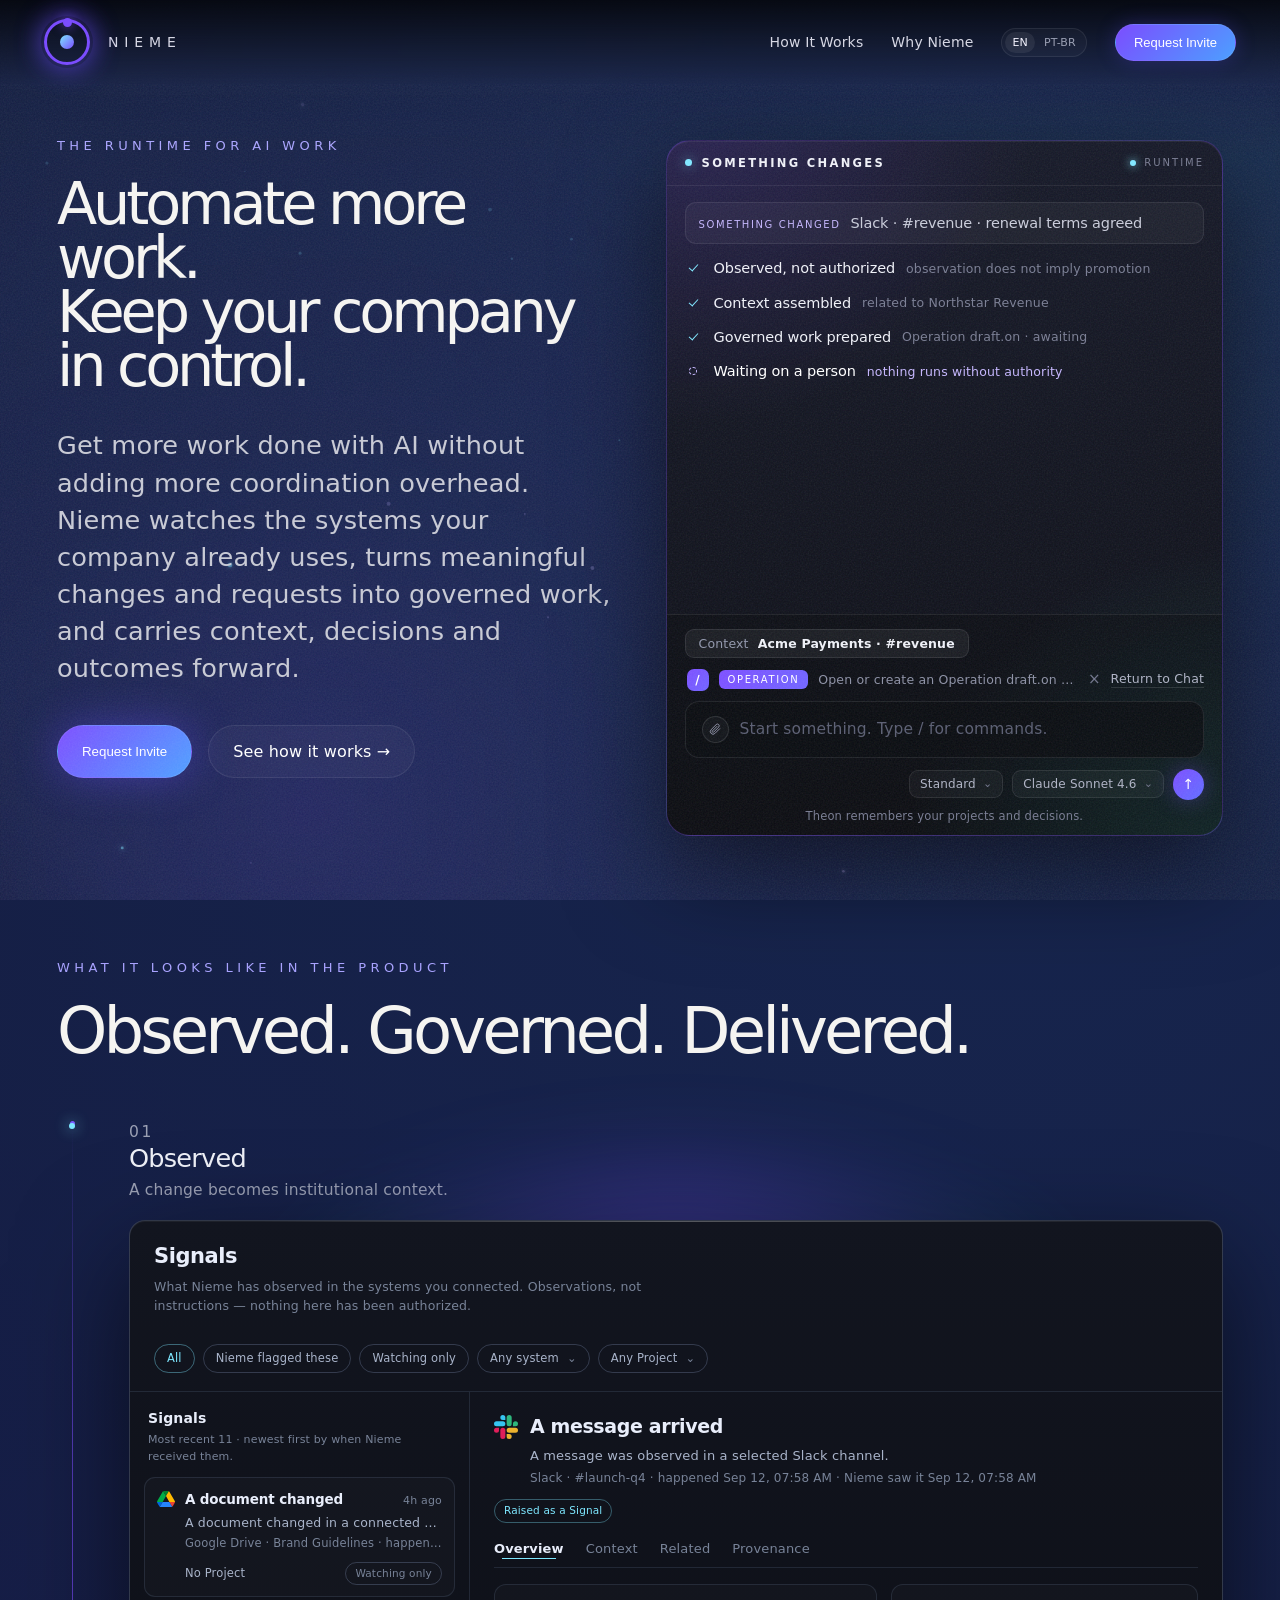
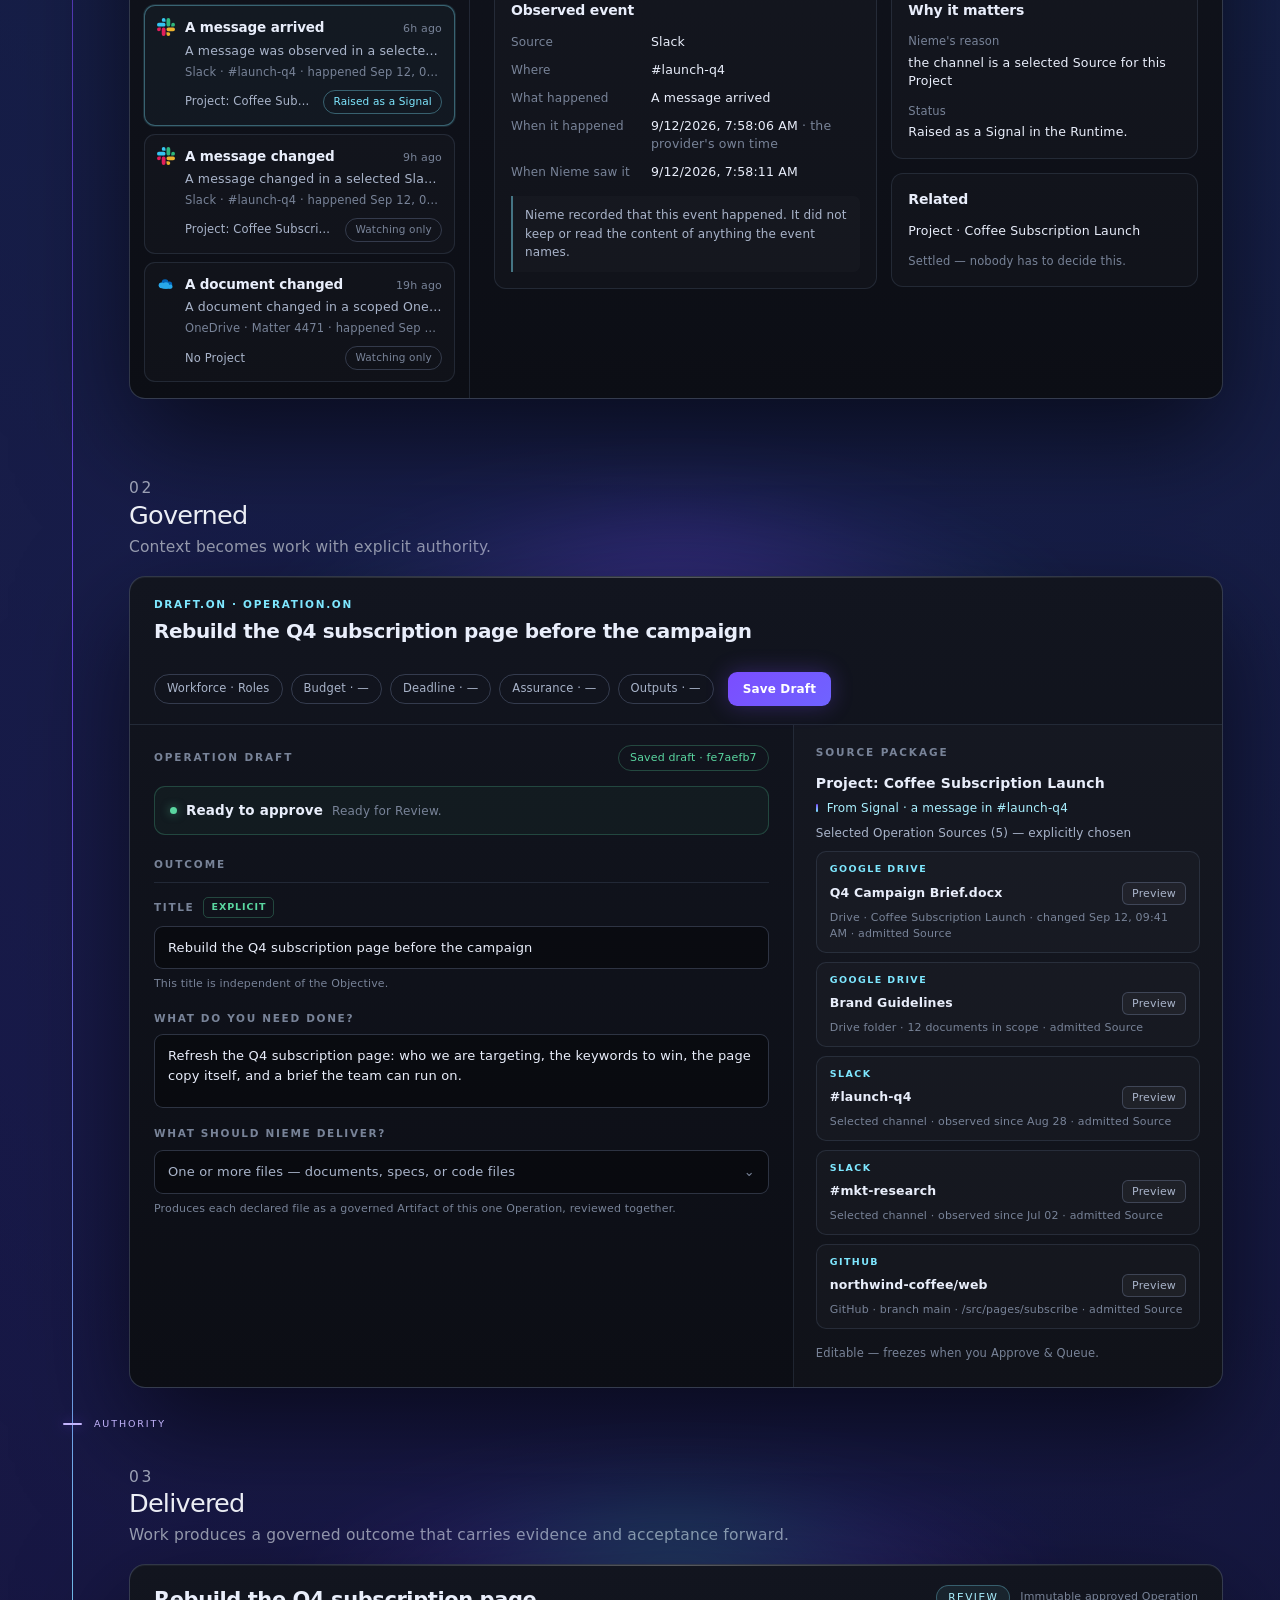
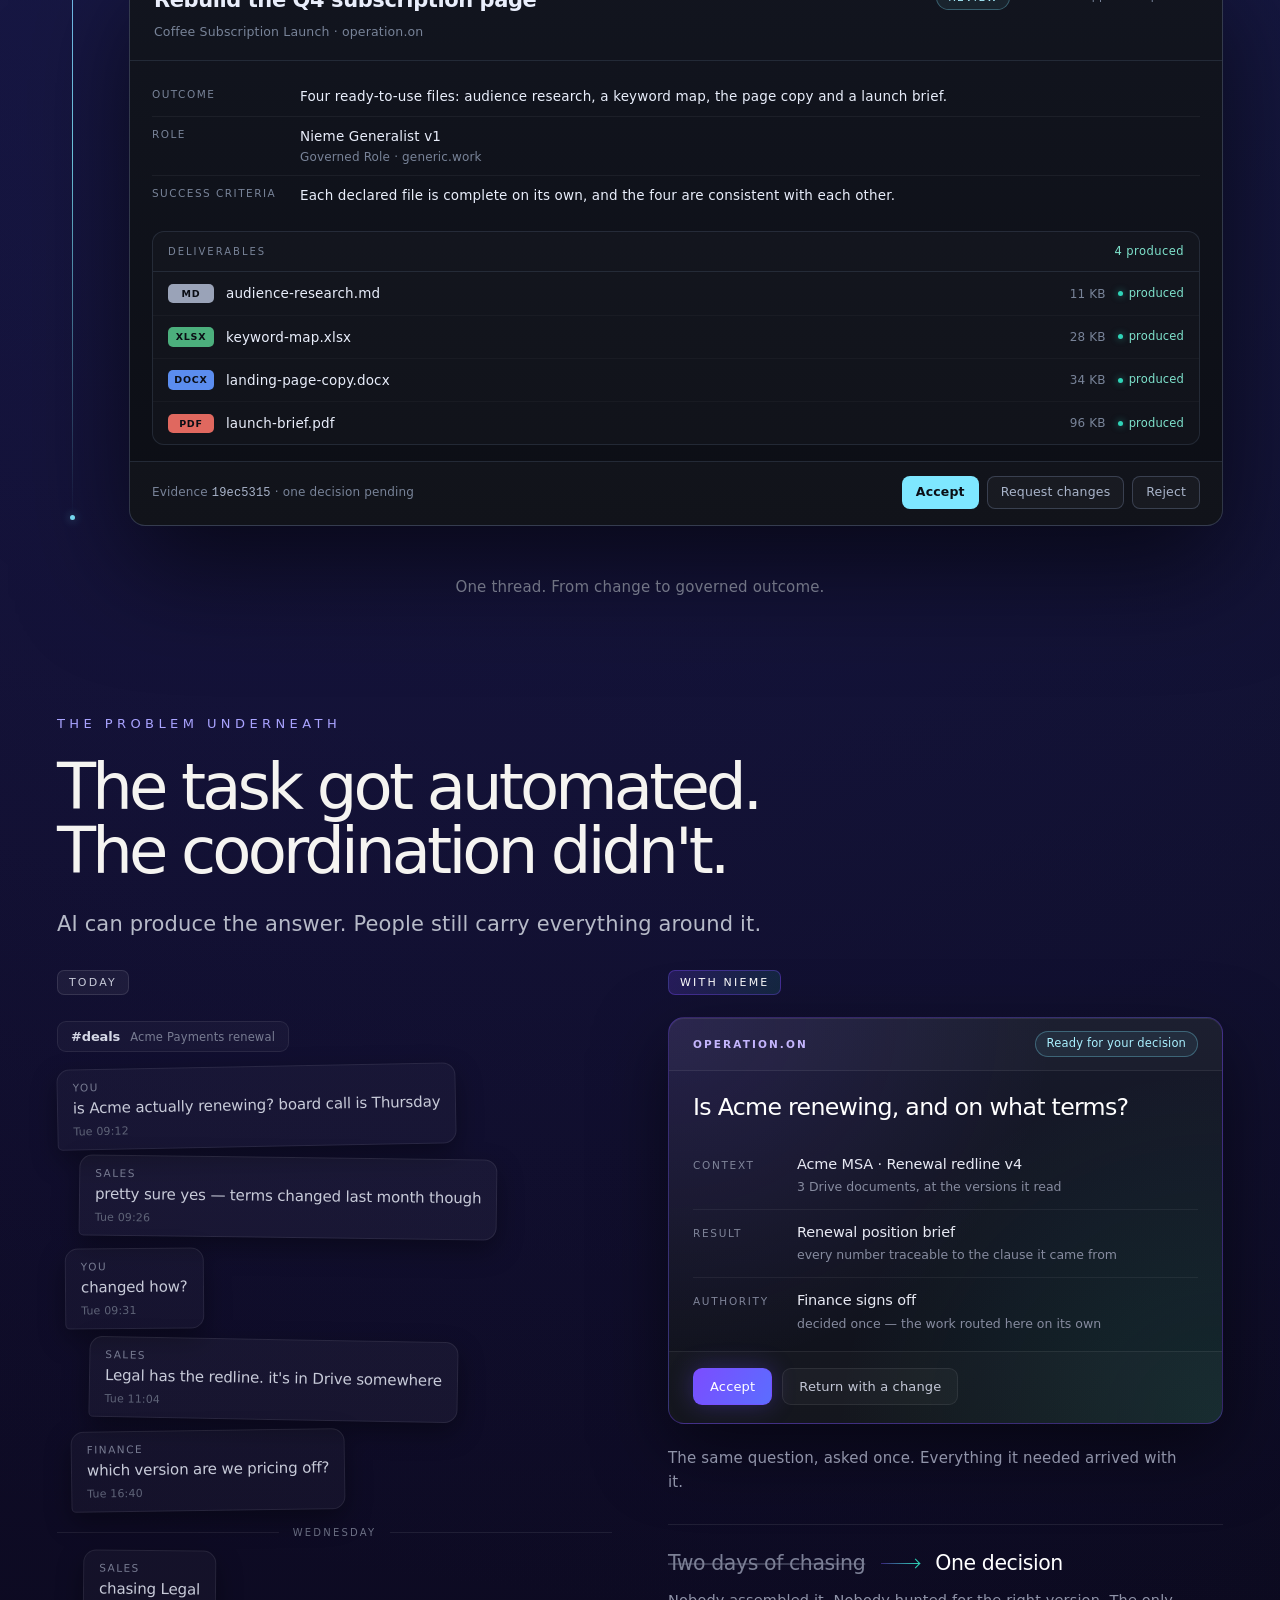
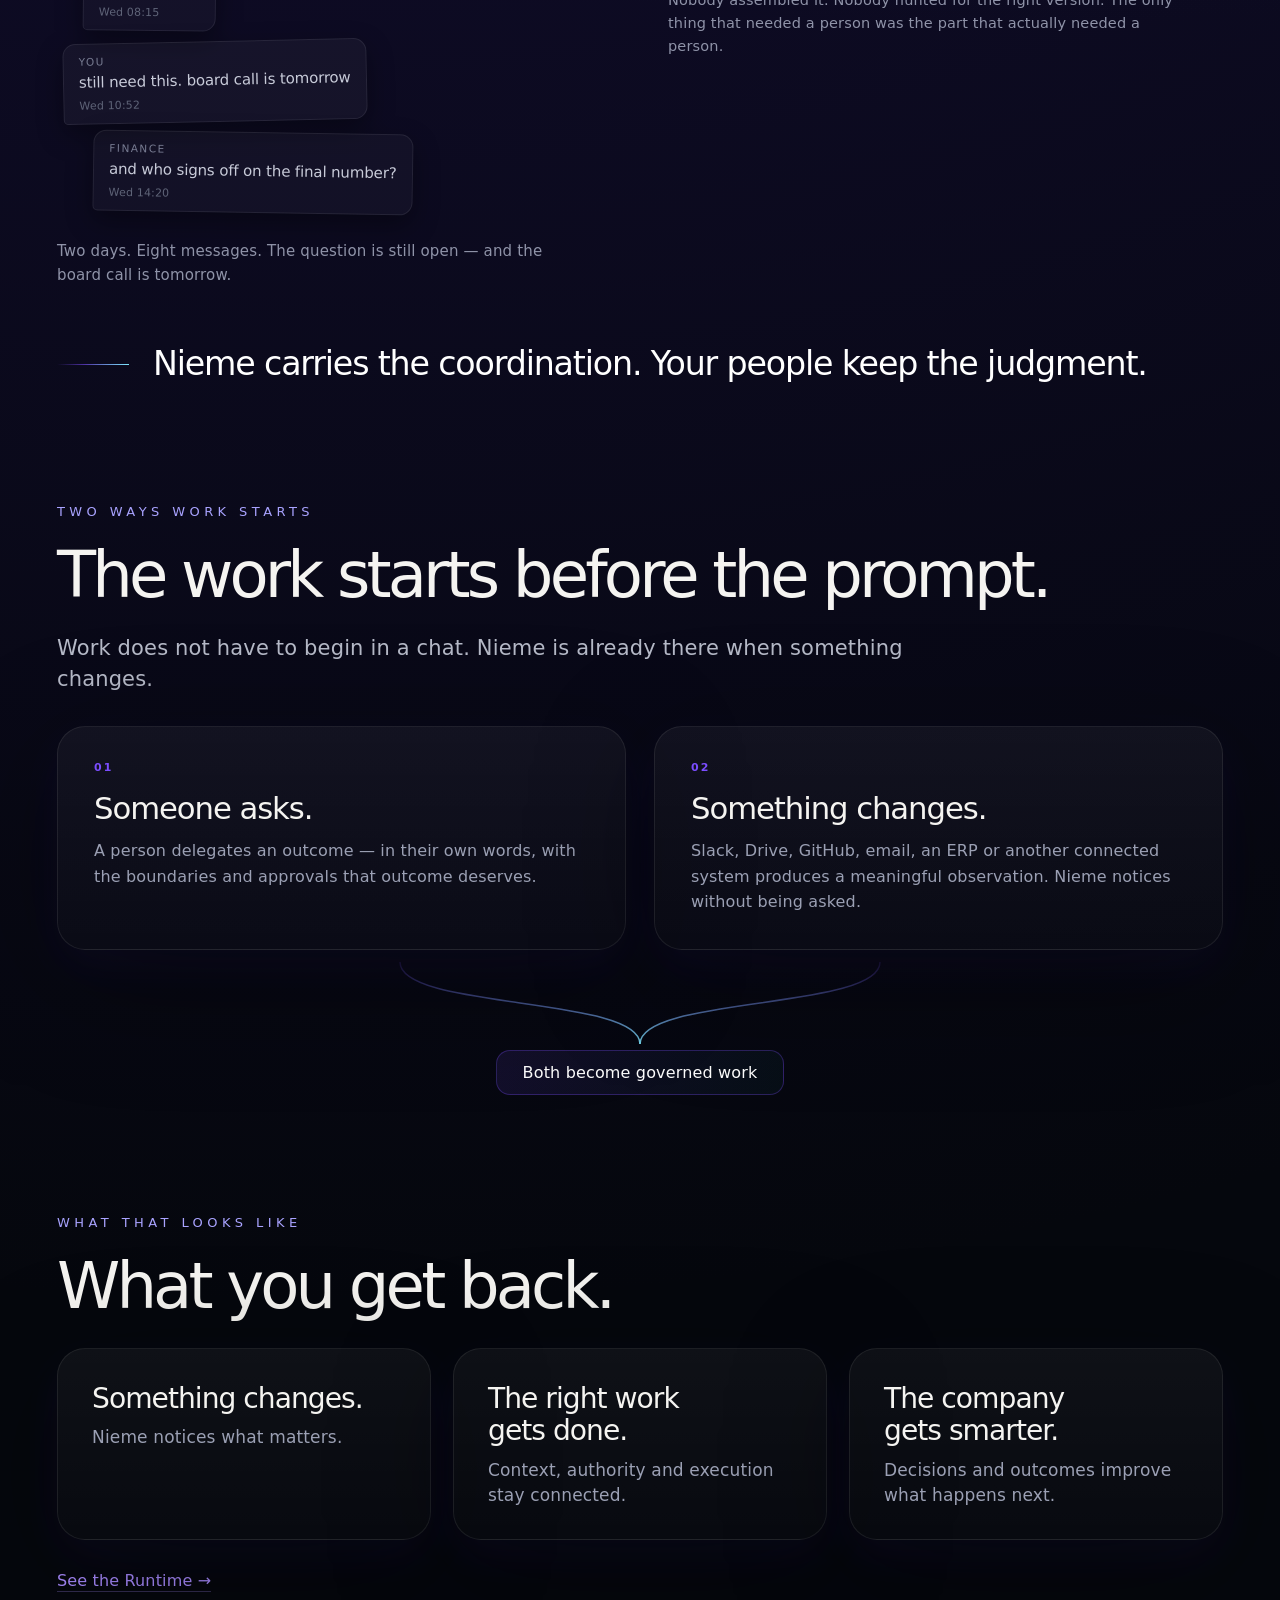
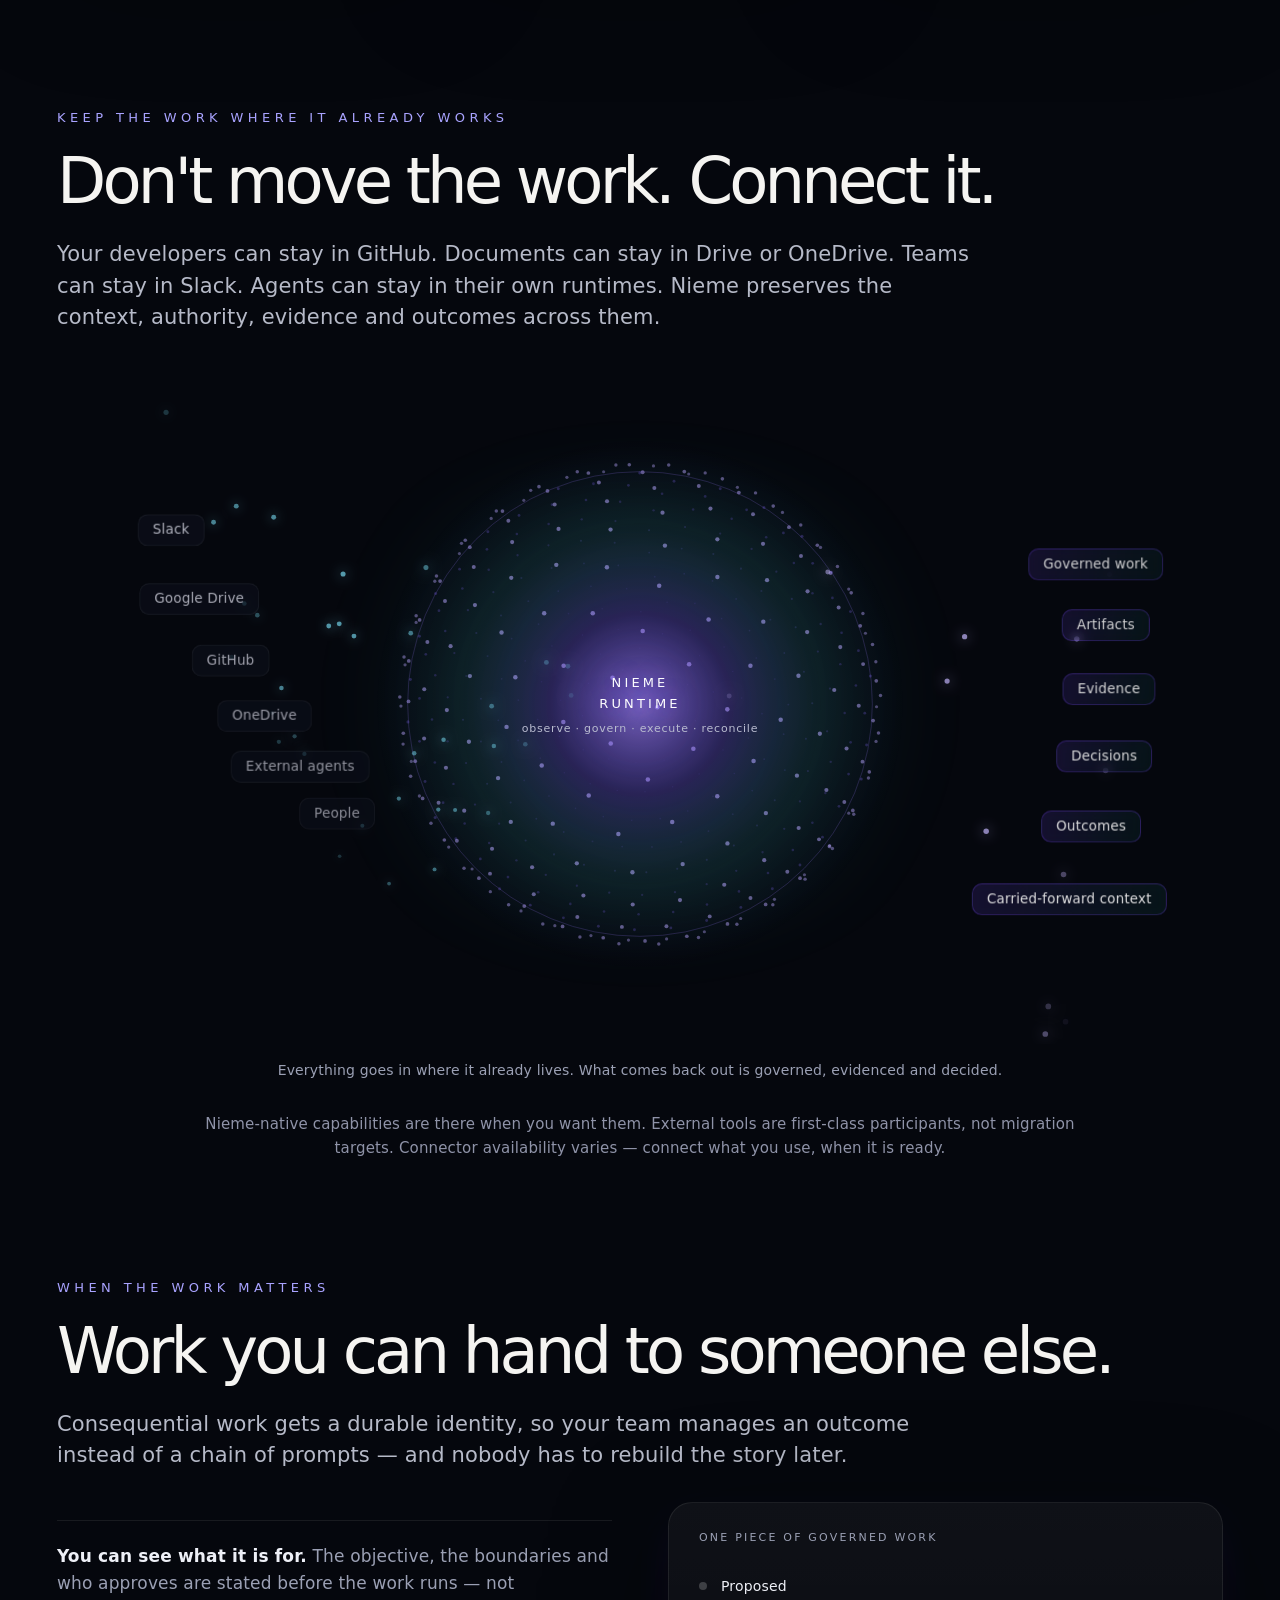
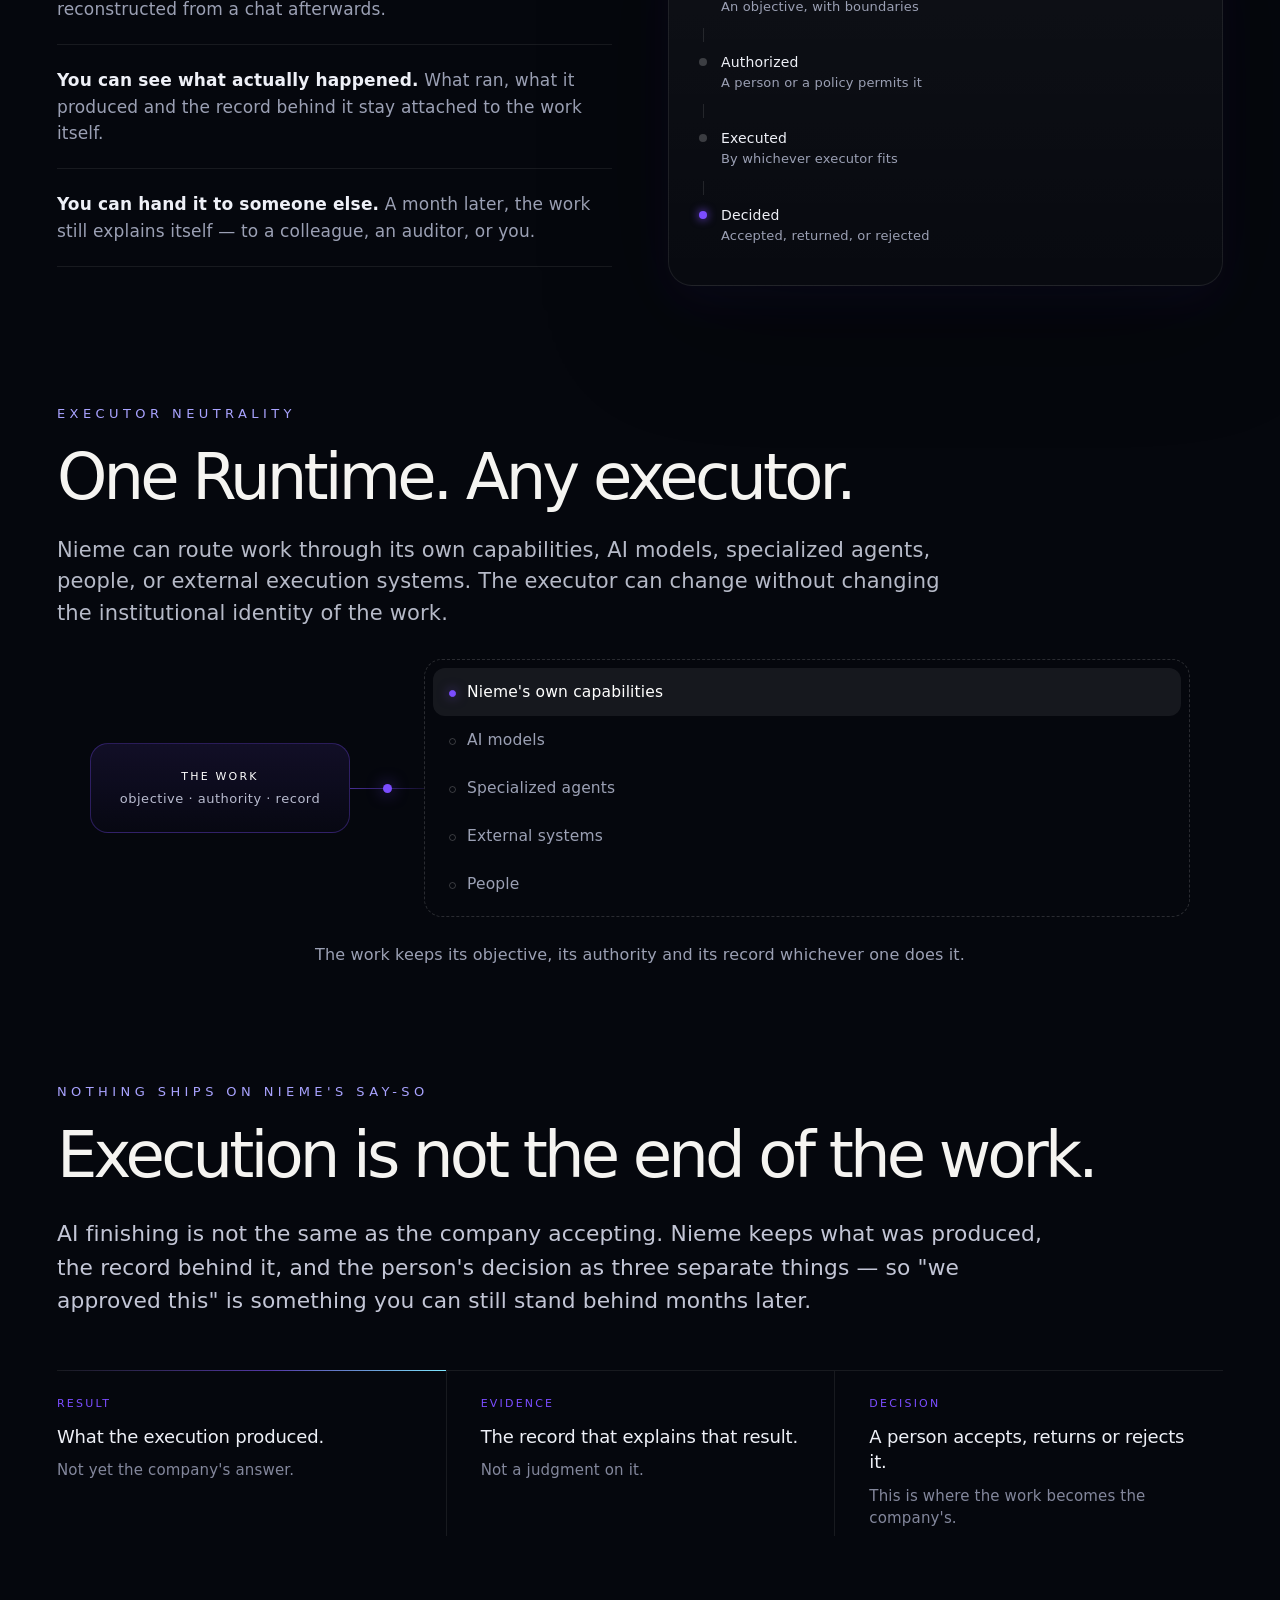
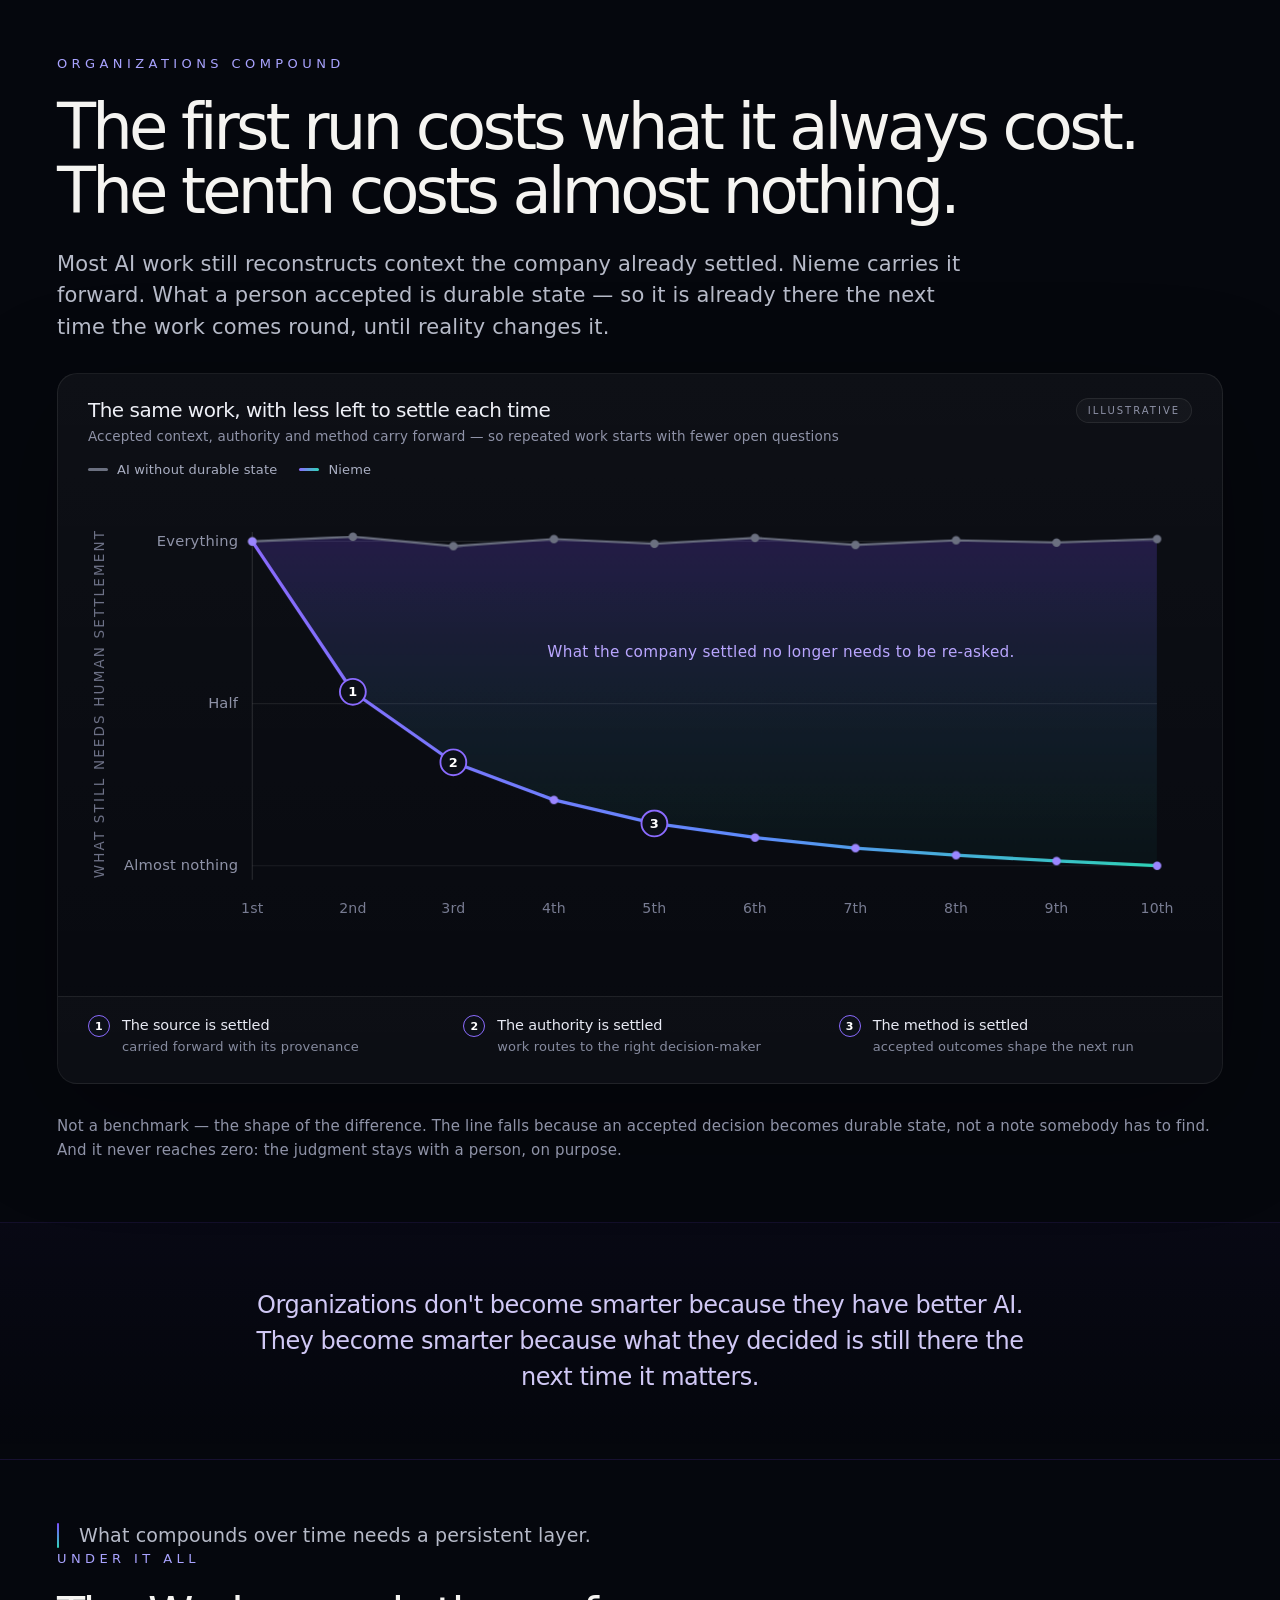
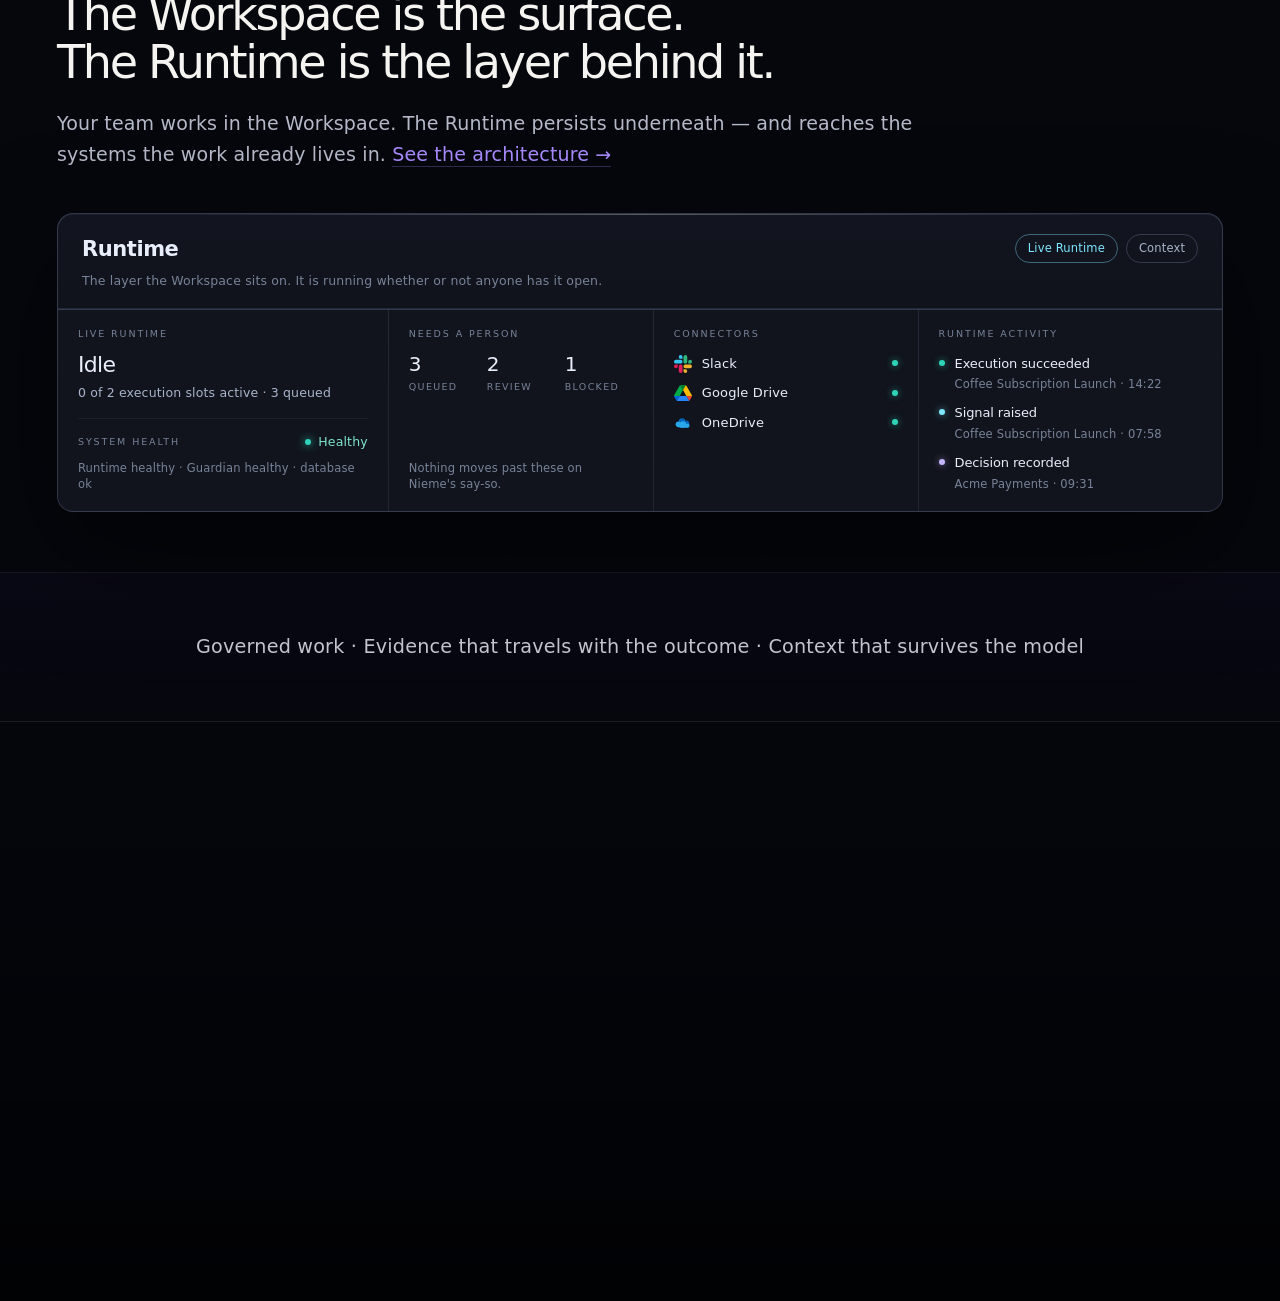
==== commit 7ebda83e: "WEBSITE-LEGAL-001 — Privacy and Terms, written from what the site actually does The invite form has " ====
--- a/index.html
+++ b/index.html
@@ -813,7 +813,13 @@
 
 
   </main>
-  <footer>Nieme. The runtime for AI work.</footer>
+  <footer>
+    <span class="foot-line">Nieme. The runtime for AI work.</span>
+    <nav class="foot-legal" aria-label="Legal">
+      <a href="/privacy">Privacy</a>
+      <a href="/terms">Terms</a>
+    </nav>
+  </footer>
   <script src="./script.js" defer></script>
 </body>
 </html>
--- a/styles.css
+++ b/styles.css
@@ -6,13 +6,13 @@
 /* --breath is the single period every pulsing thing on this page uses.
    script.js draws the ambient canvas on the same number (BREATH=3900). */
 :root{--breath:3900ms}
-/* The nav is a blurred translucent bar. Anything moving behind it is resampled
-   by backdrop-filter every frame, which is what was left making the header
-   shimmer while the page sat still. The field simply does not paint under the
-   chrome — it has nothing to say up there anyway. */
-.pulse{position:fixed;inset:0;width:100%;height:100%;z-index:0;pointer-events:none;display:block;
-  -webkit-mask-image:linear-gradient(180deg,transparent 0,transparent 86px,#000 156px);
-  mask-image:linear-gradient(180deg,transparent 0,transparent 86px,#000 156px)}
+/* The nav is a blurred translucent bar, so anything moving behind it is
+   resampled by backdrop-filter every frame — that is why the field must not
+   paint under the chrome. It is faded out INSIDE the canvas instead of with a
+   CSS mask: a fixed, full-viewport, masked layer sitting under .grain's
+   mix-blend-mode is a compositing stack Chrome is known to leave stale tiles
+   in, and this page reportedly renders with smeared trails until a reload. */
+.pulse{position:fixed;inset:0;width:100%;height:100%;z-index:0;pointer-events:none;display:block}
 main,footer,.nav{position:relative;z-index:1}
 .nav{z-index:20}
 @keyframes nieme-breath{0%,100%{opacity:.62;transform:scale(1)}50%{opacity:1;transform:scale(1.035)}}
@@ -22,7 +22,7 @@
    thousands, which is what reads on a phone as the header moving by itself. */
 @keyframes nieme-glow{0%,100%{opacity:.35}50%{opacity:1}}
 .glyph::after{content:"";position:absolute;inset:-6px;border-radius:50%;pointer-events:none;
-  box-shadow:0 0 26px 2px #6c4cff8c;opacity:.6;will-change:opacity;
+  box-shadow:0 0 26px 2px #6c4cff8c;opacity:.6;
   animation:nieme-glow var(--breath) ease-in-out infinite}
 @media (prefers-reduced-motion:reduce){
   .glyph::after{animation:none;opacity:.6}
@@ -195,8 +195,37 @@
 .final{padding:140px 8vw 180px;text-align:center}.final em{font-style:normal;color:#8d6cff;text-shadow:0 0 10px rgba(123,92,255,.45),0 0 28px rgba(123,92,255,.38),0 0 70px rgba(123,92,255,.22),0 0 140px rgba(123,92,255,.10)}
 /* The page ends in black. Everything above has been light and motion; this is
    where it stops, and the last thing on screen is what Nieme is for. */
-footer{padding:0 8vw 48px;text-align:center;color:var(--muted);font-size:14px;
-  position:relative;z-index:1;background:#000}
+/* the line stays where it was, centred; the legal links sit in the right
+   corner and nowhere else — they are an obligation, not navigation */
+footer{padding:0 8vw 48px;color:var(--muted);font-size:14px;
+  position:relative;z-index:1;background:#000;
+  display:grid;grid-template-columns:1fr auto 1fr;gap:16px;align-items:center}
+.foot-line{grid-column:2;text-align:center}
+.foot-legal{grid-column:3;justify-self:end;display:flex;gap:18px}
+.foot-legal a{color:#5f6478;text-decoration:none;font-size:12.5px;
+  transition:color 180ms ease}
+.foot-legal a:hover{color:#9ba0b4}
+@media (max-width:700px){
+  footer{grid-template-columns:minmax(0,1fr);gap:14px;text-align:center}
+  .foot-line{grid-column:1}
+  .foot-legal{grid-column:1;justify-self:center}
+}
+
+/* ---- the legal pages: quiet, read-only, nothing to sell ---- */
+.legal{max-width:820px;margin:0 auto;padding:calc(var(--section-padding) + 40px) var(--section-inline) var(--section-padding)}
+.legal-head{padding-bottom:34px;margin-bottom:38px;border-bottom:1px solid var(--line)}
+.legal h1{font-size:clamp(34px,4.4vw,60px);line-height:1.04;letter-spacing:-.05em;
+  font-weight:420;margin:0;max-width:16ch}
+.legal-meta{margin:18px 0 0;font-size:13px;letter-spacing:.06em;color:#6d7186}
+.legal-body h2{font-size:clamp(18px,1.8vw,22px);line-height:1.25;letter-spacing:-.025em;
+  font-weight:500;color:#eef0f7;margin:38px 0 12px}
+.legal-body h2:first-child{margin-top:0}
+.legal-body p{font-size:16px;line-height:1.75;color:#9ba0b4;margin:0 0 14px;max-width:72ch}
+.legal-body strong{color:#d7d8e5;font-weight:500}
+.legal-body a{color:#a98bff;text-decoration:none;border-bottom:1px solid #a98bff47}
+.legal-body a:hover{color:#c9b6ff;border-color:#c9b6ff8c}
+.legal-body ul{margin:0 0 14px;padding-left:20px}
+.legal-body li{font-size:16px;line-height:1.75;color:#9ba0b4;margin-bottom:6px}
 /* the run into black happens BEHIND the last section's copy, never over it */
 .final.statement-block{background:linear-gradient(180deg,#00000000 0%,#000000a6 62%,#000 100%)}
 .epilogue{max-width:520px;margin:70px auto 110px;padding:0 22px;text-align:center;color:var(--muted)}
@@ -906,7 +935,16 @@
 /* hero fold: Objective and Project carry the story; the rest stays in the product */
 .rtc .cdu-cell:not(.wide){display:none}
 
-@media (max-width:1080px){ .rtc{max-width:none;height:auto;min-height:640px} }
+/* Below 1080px this used to drop to height:auto with a 640px floor, so the box
+   GREW when the draft unfolded inside the Composer — measured at 640 -> 848px,
+   which pushed everything under the hero down 208px and back up again on every
+   loop. The desktop rule was always a fixed height for exactly this reason: the
+   stage is flex:1 and absorbs the change. 800px is the smallest height at which
+   nothing clips at any scene (measured across the full cycle). */
+@media (max-width:1080px){ .rtc{max-width:none;height:800px;min-height:0} }
+/* narrower screens wrap the Composer and the draft onto more lines, so the
+   locked height has to grow with them — still locked, just taller */
+@media (max-width:480px){ .rtc{height:900px} }
 @media (prefers-reduced-motion:reduce){
   .composer-draft-unfold.is-visible{animation:none}
   .stg-live{animation:none}
@@ -1811,15 +1849,73 @@
    It is now one argument in three moves, and each move gets a form of its
    own: systems that stay put, a record that travels, and a seam that a model
    change cannot cross. */
-.theses{padding:0 var(--section-inline) clamp(40px,6vw,86px)}
-.th-index{list-style:none;max-width:1440px;margin:0 auto;padding:0;
-  display:grid;grid-template-columns:repeat(3,minmax(0,1fr));gap:clamp(20px,3vw,48px)}
-/* no rule per item: the section border below is already the divider, and two
-   near-parallel rules is what made this read as a stray line */
-.th-index li{display:flex;align-items:center;gap:14px;min-width:0;
-  font-size:clamp(17px,1.7vw,22px);line-height:1.3;letter-spacing:-.025em;color:#eef0f7}
-.th-n{flex:none;font-size:11px;letter-spacing:.16em;color:#fff;padding:4px 9px;border-radius:6px;
-  background:linear-gradient(120deg,#7b4dff,#2fd4b8)}
+/* ---- the line Nieme does not cross ------------------------------------
+   Three numbered sentences is a table of contents, not a design. The argument
+   here is spatial: three things sit INSIDE your company, three exits reach a
+   boundary and are stopped there. The gradient is deliberately absent — on this
+   site purple->teal means crossing, and the whole point is that nothing does. */
+.theses{padding:var(--section-padding) var(--section-inline)}
+.theses .section-title{max-width:1440px;margin:0 auto clamp(34px,4vw,56px)}
+.theses h2{font-size:clamp(32px,3.6vw,56px);line-height:1.05;letter-spacing:-.05em;
+  font-weight:420;margin:0;max-width:18ch}
+
+.kp{--kpw:clamp(56px,6vw,98px);
+  max-width:1440px;margin:0 auto;position:relative;
+  display:grid;grid-template-columns:minmax(0,1.15fr) var(--kpw) minmax(0,1fr);
+  row-gap:14px;align-items:stretch}
+.kp-head{font-size:10px;letter-spacing:.2em;text-transform:uppercase;padding-bottom:6px}
+.kp-head--in{color:#c4b5fd}
+.kp-head--out{color:#6d7186;padding-left:calc(var(--kpw) / 2)}
+
+/* what stays: solid, lit, present */
+.kp-in{min-width:0;display:grid;grid-template-columns:auto minmax(0,1fr);
+  column-gap:16px;row-gap:6px;align-content:center;
+  padding:22px 26px;border-radius:16px;border:1px solid #7b4dff59;
+  background:
+    radial-gradient(120% 150% at 0% 0%,#7b4dff26 0%,#7b4dff00 58%),
+    linear-gradient(180deg,#171a2b,#0f1119);
+  box-shadow:0 22px 60px #00000066, inset 0 1px 0 #ffffff14}
+.kp-n{grid-row:1 / span 2;align-self:center;font-size:11px;letter-spacing:.14em;color:#c4b5fd;
+  padding:6px 9px;border-radius:7px;border:1px solid #7b4dff4d;background:#7b4dff14}
+.kp-thing{font-size:clamp(20px,2.1vw,28px);line-height:1.1;letter-spacing:-.035em;color:#fff}
+.kp-state{font-size:14.5px;line-height:1.45;color:#a9aec2}
+
+/* the exit: it starts at the card, reaches the line, and is stopped ON it */
+.kp-arrow{position:relative}
+.kp-arrow i{position:absolute;left:8px;right:50%;top:50%;height:1px;
+  background:repeating-linear-gradient(90deg,#8f93a866 0 5px,transparent 5px 10px)}
+.kp-arrow b{position:absolute;left:50%;top:50%;width:22px;height:22px;margin:-11px 0 0 -11px;
+  border-radius:50%;border:1px solid #ffffff33;background:#0c1018;
+  box-shadow:0 0 0 5px #0c1018}
+.kp-arrow b::before,.kp-arrow b::after{content:"";position:absolute;left:50%;top:50%;
+  width:9px;height:1px;margin:-.5px 0 0 -4.5px;background:#9ba0b4}
+.kp-arrow b::before{transform:rotate(45deg)}
+.kp-arrow b::after{transform:rotate(-45deg)}
+
+/* what you would otherwise give up: struck, unlit, on the far side */
+.kp-out{min-width:0;display:flex;align-items:center;padding:18px 4px 18px 6px}
+.kp-out s{font-size:clamp(15px,1.5vw,18px);line-height:1.45;color:#6d7186;
+  text-decoration-color:#6d718666;letter-spacing:-.01em}
+
+/* the boundary itself, drawn through the centre of the arrow column */
+.kp-edge{position:absolute;top:26px;bottom:0;pointer-events:none;width:0;
+  left:calc(1.15 / 2.15 * (100% - var(--kpw)) + var(--kpw) / 2);
+  border-left:1px dashed #ffffff2b}
+.kp-edge span{position:absolute;left:50%;bottom:-6px;transform:translate(-50%,100%);
+  white-space:nowrap;font-size:10.5px;letter-spacing:.16em;text-transform:uppercase;color:#787c92}
+
+@media (max-width:900px){
+  /* one column: the card, the exit stopped beneath it, then the struck path.
+     The two column captions only mean something side by side, so they go. */
+  .kp{grid-template-columns:minmax(0,1fr);row-gap:0;--kpw:0px}
+  .kp-head,.kp-edge{display:none}
+  .kp-arrow{height:46px}
+  .kp-arrow i{left:50%;right:auto;top:0;bottom:0;width:1px;height:auto;
+    background:repeating-linear-gradient(180deg,#8f93a866 0 5px,transparent 5px 10px)}
+  .kp-out{justify-content:center;text-align:center;padding:0 0 28px;
+    border-bottom:1px solid var(--line);margin-bottom:28px}
+  .kp > .kp-out:last-of-type{border-bottom:0;margin-bottom:0;padding-bottom:0}
+}
 
 .wn{padding:var(--section-padding) var(--section-inline);border-top:1px solid var(--line)}
 .wn-copy{max-width:1440px;margin:0 auto}
@@ -1915,3 +2011,125 @@
    bar resamples it the same way — it stops at the chrome too */
 .hero-bg{-webkit-mask-image:linear-gradient(180deg,transparent 0,transparent 86px,#000 156px);
   mask-image:linear-gradient(180deg,transparent 0,transparent 86px,#000 156px)}
+
+/* ---- the context package: what a model was allowed to know ---------------
+   How It Works had no product surface at all. This is the one the homepage
+   deliberately does not show, because it is the deeper half of the argument:
+   the Runtime decides what goes in BEFORE anything runs, and what it left out
+   is recorded with the reason. Field shapes follow the real Operation detail
+   (frozen source package with its digest, passages included/excluded, budget);
+   the Project, the files and the counts are synthetic like every other frame. */
+.ui-ctx{max-width:1180px;margin:clamp(34px,4vw,56px) auto 0}
+.ctx-head{align-items:flex-start}
+.ctx-frozen{flex:none;font-size:11px;line-height:1;padding:7px 12px;border-radius:999px;
+  border:1px solid var(--ui-line2);color:var(--ui-soft);background:#ffffff08;white-space:nowrap;
+  font-family:ui-monospace,SFMono-Regular,Menlo,monospace}
+.ctx-grid{display:grid;grid-template-columns:repeat(2,minmax(0,1fr));gap:1px;
+  background:var(--ui-line);border-top:1px solid var(--ui-line)}
+.ctx-col{min-width:0;padding:18px 22px 20px;background:var(--ui-surf)}
+.ctx-cap{display:flex;align-items:baseline;justify-content:space-between;gap:12px;
+  font-size:9.5px;letter-spacing:.2em;margin-bottom:14px}
+.ctx-cap span{letter-spacing:.02em;font-size:11.5px;color:var(--ui-muted)}
+.ctx-cap--in{color:#7fe3cd}
+.ctx-cap--out{color:#8f93a8}
+.ctx-list{list-style:none;margin:0;padding:0;display:flex;flex-direction:column;gap:12px}
+.ctx-list li{display:flex;flex-direction:column;gap:3px;min-width:0;
+  padding-left:14px;position:relative}
+.ctx-list li::before{content:"";position:absolute;left:0;top:.45em;width:5px;height:5px;
+  border-radius:50%;background:#2fd4b8;box-shadow:0 0 7px #2fd4b899}
+.ctx-list--out li::before{background:none;border:1px solid #8f93a866;box-shadow:none;
+  top:.4em;width:6px;height:6px}
+.ctx-src{font-size:13.5px;color:var(--ui-text);letter-spacing:-.01em;
+  overflow:hidden;text-overflow:ellipsis}
+.ctx-list--out .ctx-src{color:var(--ui-soft)}
+.ctx-why{font-size:11.5px;color:var(--ui-muted);line-height:1.4}
+.ctx-foot{display:flex;align-items:center;justify-content:space-between;gap:16px;flex-wrap:wrap;
+  padding:14px 22px 16px;border-top:1px solid var(--ui-line);background:#ffffff05}
+.ctx-budget{flex:none;font-size:12.5px;color:var(--ui-soft);font-variant-numeric:tabular-nums}
+.ctx-budget b{font-weight:500;font-size:9.5px;letter-spacing:.2em;text-transform:uppercase;
+  color:var(--ui-muted);margin-right:8px}
+.ctx-note{min-width:0;font-size:12px;line-height:1.5;color:var(--ui-muted);max-width:62ch}
+@media (max-width:760px){
+  .ctx-grid{grid-template-columns:minmax(0,1fr)}
+}
+
+/* ---- the authority ladder -----------------------------------------------
+   Four chips restating the paragraph above them is not a design. Authority in
+   Nieme is a ladder with three rungs, and the whole claim is that YOU place the
+   line — so the rungs are drawn, and the one that stops is the lit one. */
+.au{max-width:1440px;margin:clamp(30px,3.4vw,46px) 0 0;display:flex;flex-direction:column;gap:10px}
+.au-band{display:grid;grid-template-columns:minmax(0,180px) minmax(0,260px) minmax(0,1fr);
+  gap:clamp(14px,2vw,30px);align-items:baseline;
+  padding:20px 24px;border-radius:14px;border:1px solid var(--line);background:#ffffff05}
+.au-band--stop{border-color:#7b4dff59;
+  background:radial-gradient(120% 160% at 0% 0%,#7b4dff1f 0%,#7b4dff00 62%),#ffffff06;
+  box-shadow:inset 0 1px 0 #ffffff14}
+.au-cap{font-size:10px;letter-spacing:.2em;text-transform:uppercase;color:#787c92}
+.au-band--stop .au-cap{color:#c4b5fd}
+.au-title{font-size:clamp(16px,1.6vw,20px);line-height:1.25;letter-spacing:-.025em;color:#eef0f7}
+/* Tuning the three strings to the same length fixes one viewport width and
+   breaks another — the wrap point moves with the container, not with the copy.
+   So the guarantee is structural: every band reserves two lines, and the rows
+   are the same height whether a note takes one line or two. */
+.au-note{font-size:14.5px;line-height:1.5;color:#8f93a8;text-wrap:pretty;
+  min-height:calc(14.5px * 1.5 * 2)}
+.au-foot{margin:16px 0 0;font-size:14.5px;line-height:1.6;color:#787c92}
+@media (max-width:900px){
+  .au-band{grid-template-columns:minmax(0,1fr);gap:6px}
+  .au-cap{order:-1}
+}
+
+/* ---- execution is not the end -------------------------------------------
+   The loop the rest of the page implies but never showed: a governed run that
+   missed the objective is still a miss, so the loop closes on a person saying
+   whether it was any good. Drawn as a PROGRESSION, not a circle — the same work
+   three times, converging, until it has earned a place further up the ladder.
+   The mechanism is real: work_feedback/v1 is an append-only ledger bound to an
+   exact Artifact and an exact Execution, and it reaches future context as
+   quality evidence, never as an instruction and never as authority. */
+.feedback{padding:var(--section-padding) var(--section-inline);border-top:1px solid var(--line)}
+.feedback .section-copy{max-width:1440px;margin:0 auto}
+.feedback h2{font-size:clamp(32px,3.6vw,56px);line-height:1.05;letter-spacing:-.05em;
+  font-weight:420;margin:0 0 24px;max-width:16ch}
+.feedback .section-copy p{font-size:clamp(16px,1.5vw,19px);line-height:1.65;color:#b6bac8;
+  margin:0 0 16px;max-width:76ch}
+.feedback .section-copy p em{font-style:normal;color:#fff}
+
+.fb{max-width:1440px;margin:clamp(36px,4.5vw,64px) auto 0}
+.fb-runs{display:flex;flex-direction:column;gap:10px}
+.fb-run{display:grid;
+  grid-template-columns:minmax(0,130px) minmax(0,1fr) auto minmax(0,1.5fr);
+  gap:clamp(14px,2vw,28px);align-items:center;
+  padding:18px 24px;border-radius:14px;border:1px solid var(--line);background:#ffffff05}
+.fb-run--best{border-color:#7b4dff59;
+  background:radial-gradient(120% 160% at 0% 0%,#7b4dff1f 0%,#7b4dff00 62%),#ffffff06;
+  box-shadow:inset 0 1px 0 #ffffff14}
+.fb-when{font-size:10px;letter-spacing:.2em;text-transform:uppercase;color:#787c92}
+.fb-run--best .fb-when{color:#c4b5fd}
+.fb-res{font-size:15.5px;color:#eef0f7;letter-spacing:-.015em;min-width:0;
+  overflow:hidden;text-overflow:ellipsis;white-space:nowrap}
+.fb-stars{white-space:nowrap;font-size:15px;letter-spacing:2px;color:#d9a400}
+.fb-s.is-off{color:#ffffff26}
+.fb-note{font-size:14.5px;line-height:1.5;color:#8f93a8;text-wrap:pretty;
+  min-height:calc(14.5px * 1.5 * 2)}
+
+.fb-arrive{display:flex;align-items:flex-start;gap:18px;margin-top:22px;padding-left:24px}
+.fb-arrive-line{flex:none;width:1px;height:46px;margin-top:2px;
+  background:linear-gradient(180deg,#7b4dff8c,#2fd4b8)}
+.fb-arrive p{margin:0;font-size:clamp(16px,1.6vw,20px);line-height:1.5;color:#eef0f7;
+  letter-spacing:-.02em;max-width:70ch}
+
+.fb-law{display:grid;grid-template-columns:repeat(3,minmax(0,1fr));gap:clamp(18px,2.4vw,38px);
+  margin-top:clamp(32px,4vw,54px);padding-top:26px;border-top:1px solid var(--line)}
+.fb-law-item{min-width:0}
+.fb-law-item b{display:block;font-size:14.5px;font-weight:500;color:#eef0f7;letter-spacing:-.01em}
+.fb-law-item span{display:block;margin-top:7px;font-size:13.5px;line-height:1.5;color:#8f93a8}
+
+@media (max-width:1000px){
+  .fb-run{grid-template-columns:minmax(0,1fr) auto;gap:8px 16px;align-items:baseline}
+  .fb-when{grid-column:1}
+  .fb-stars{grid-column:2;grid-row:1;justify-self:end}
+  .fb-res{grid-column:1 / -1}
+  .fb-note{grid-column:1 / -1;min-height:0}
+  .fb-law{grid-template-columns:minmax(0,1fr);gap:20px}
+}
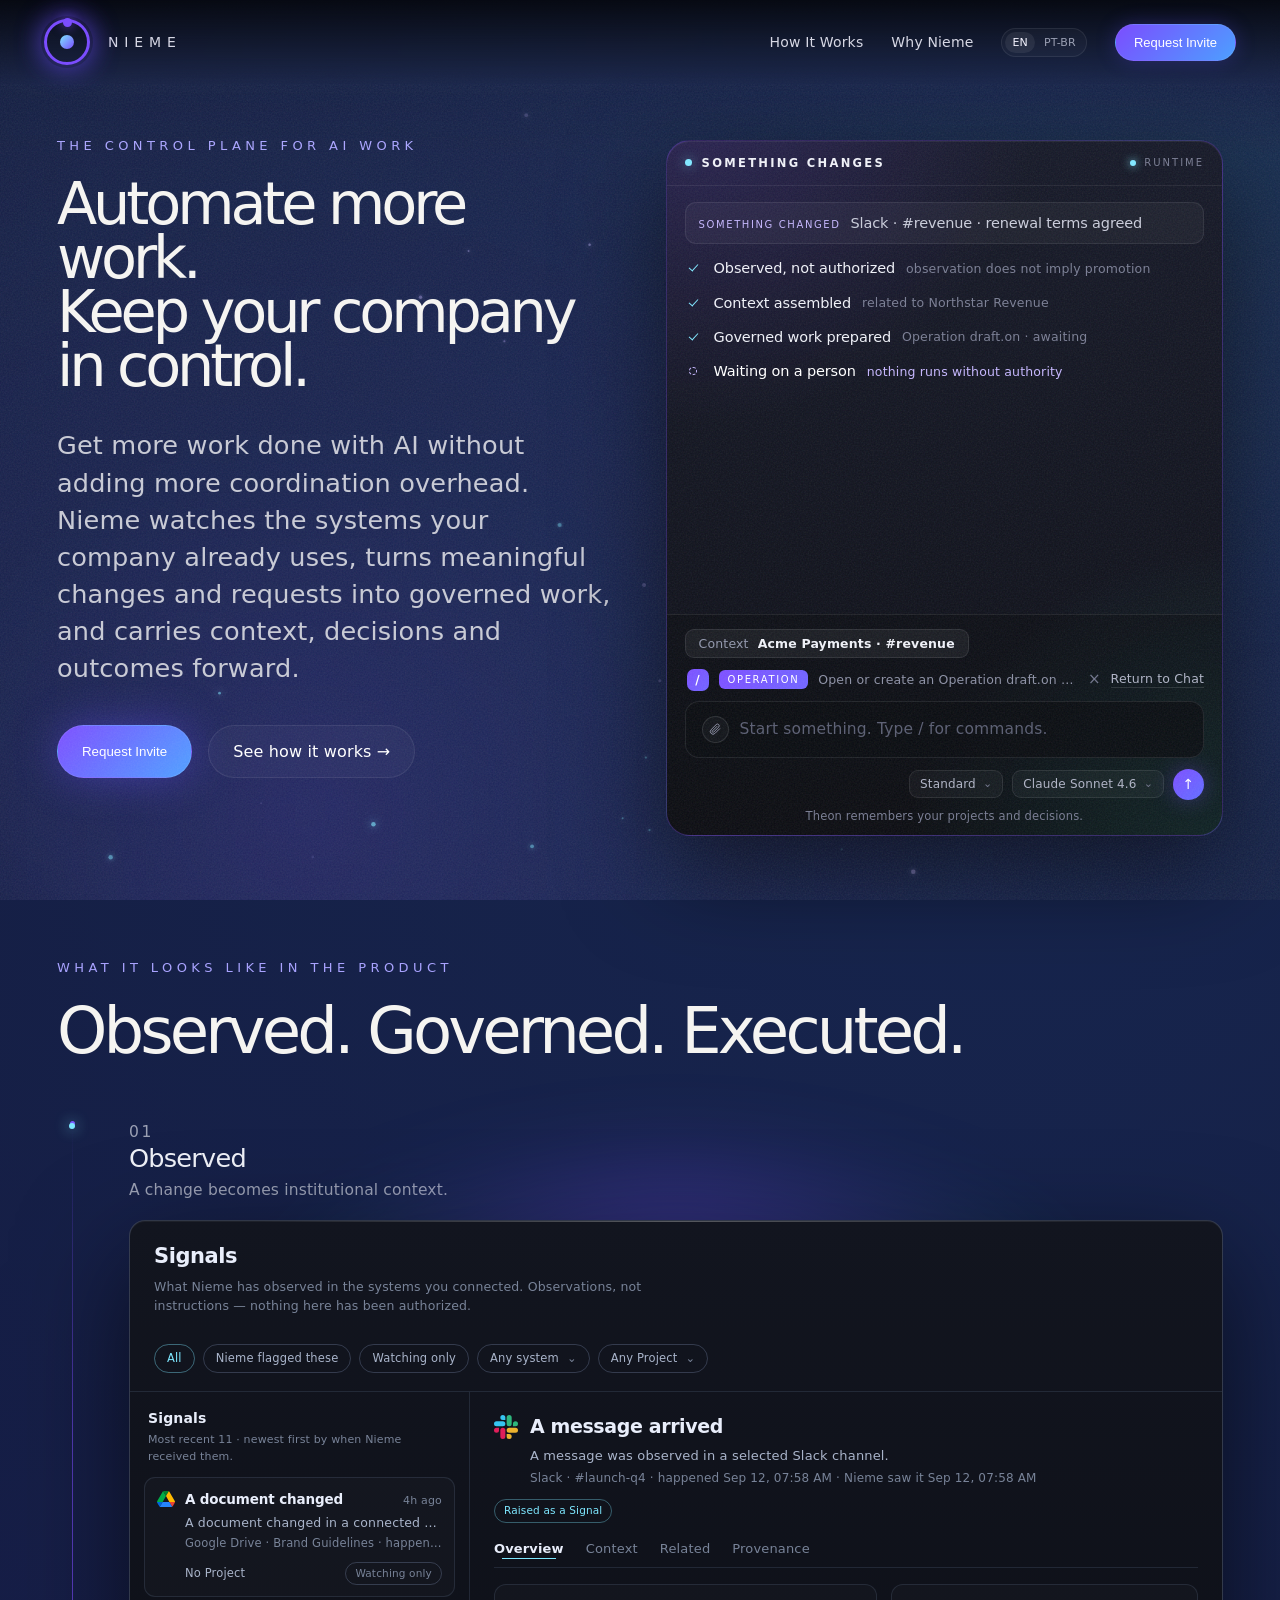
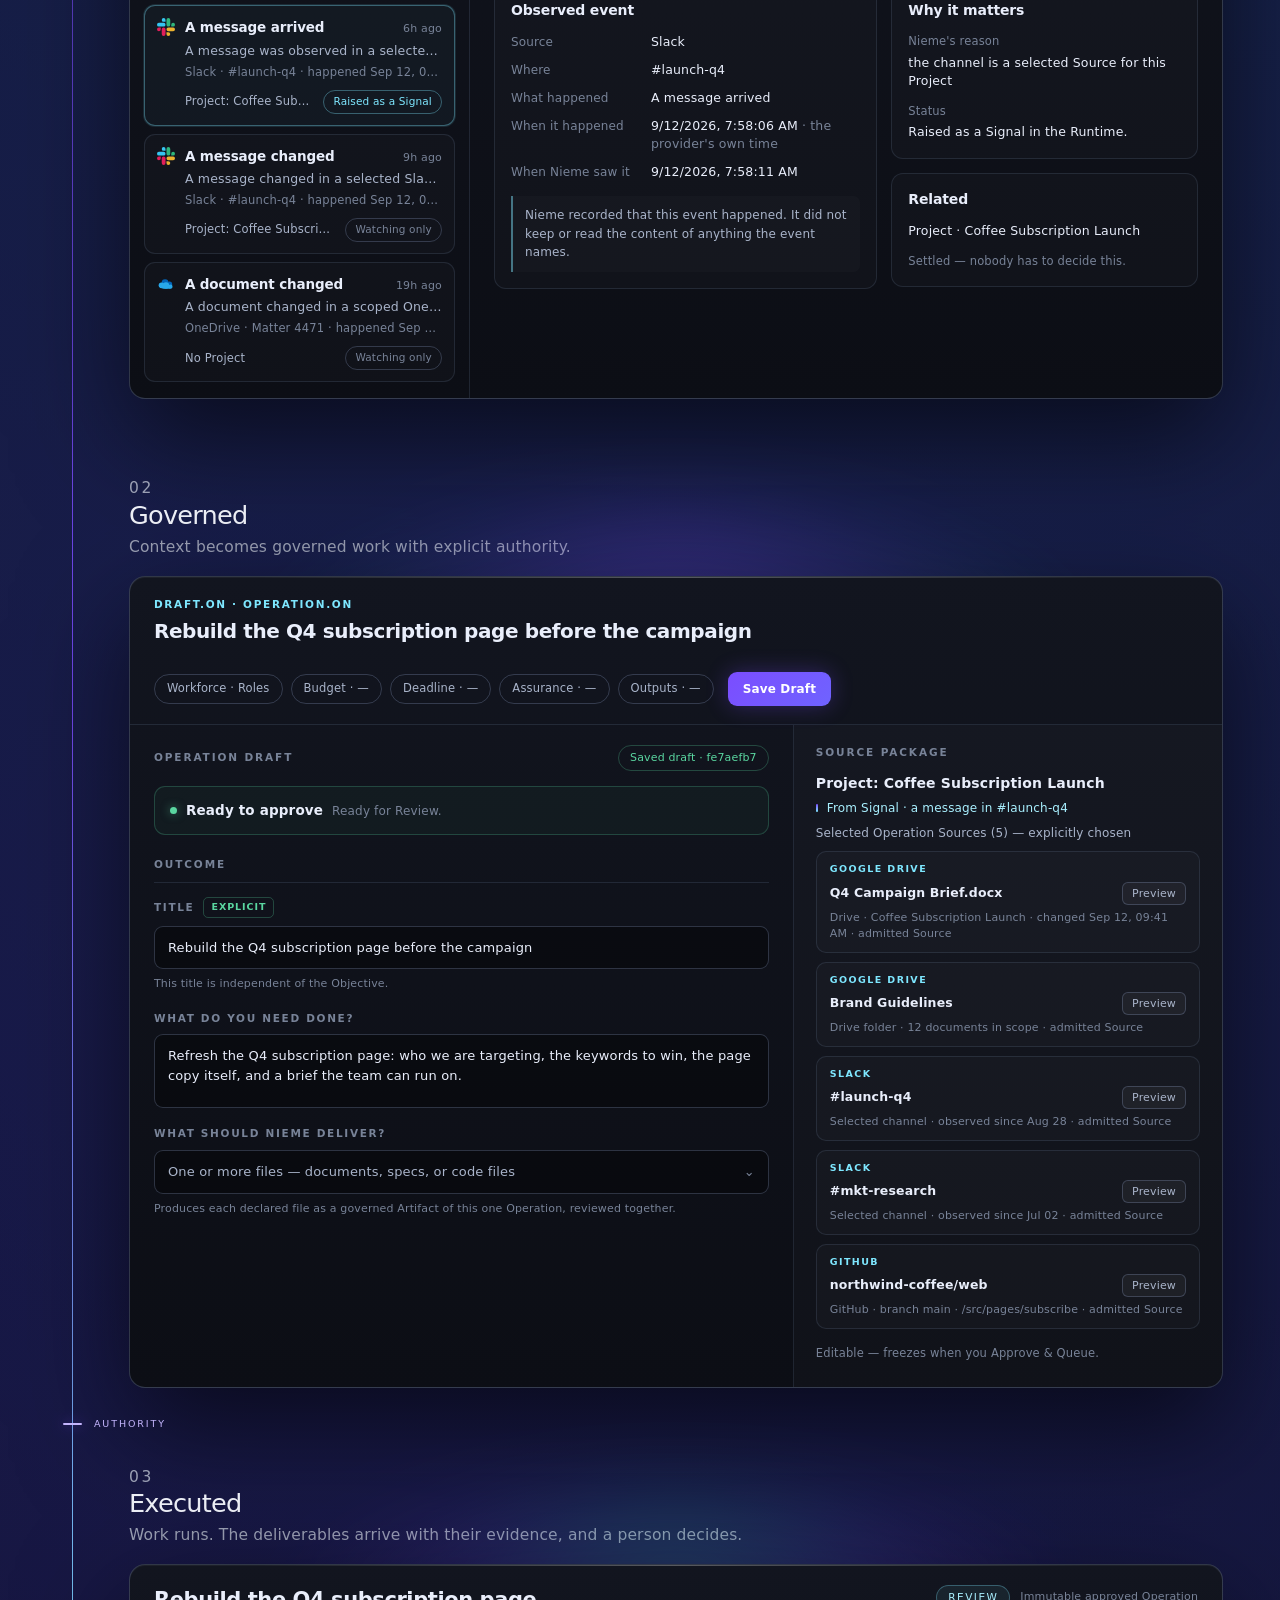
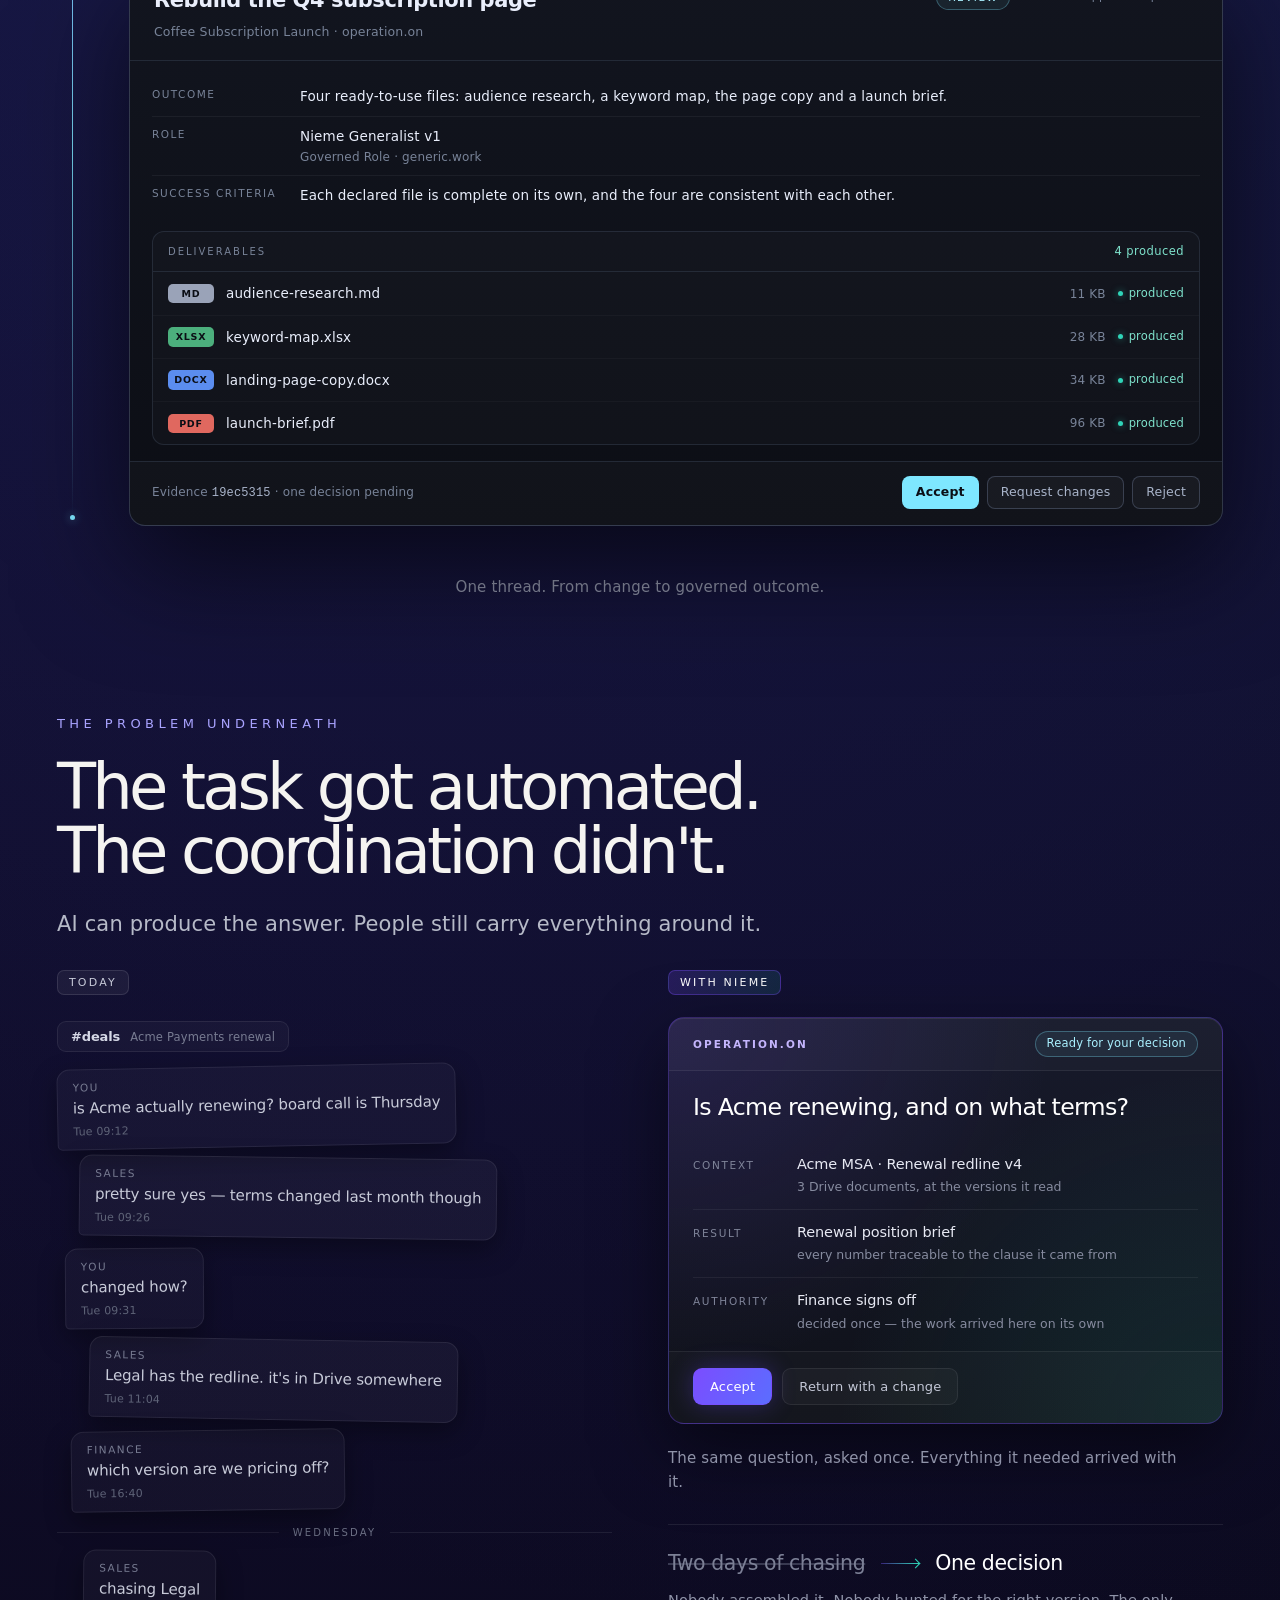
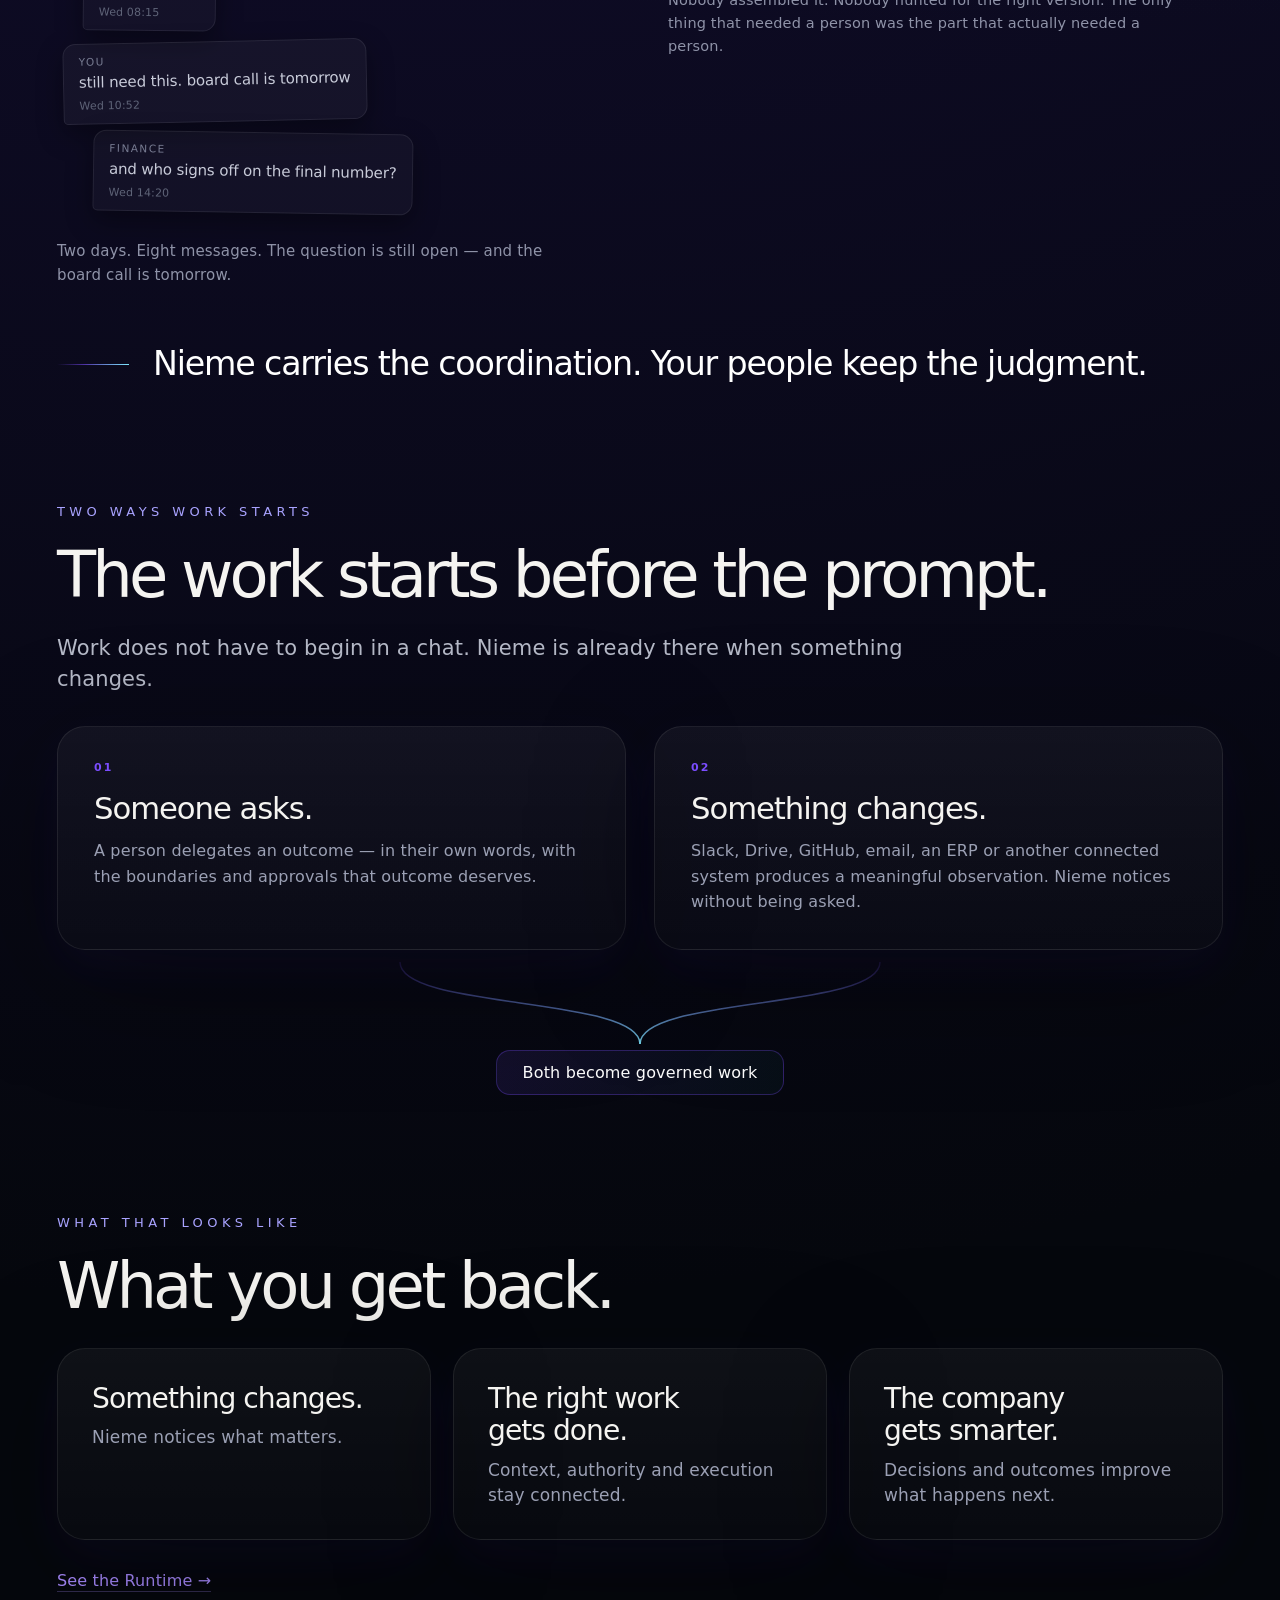
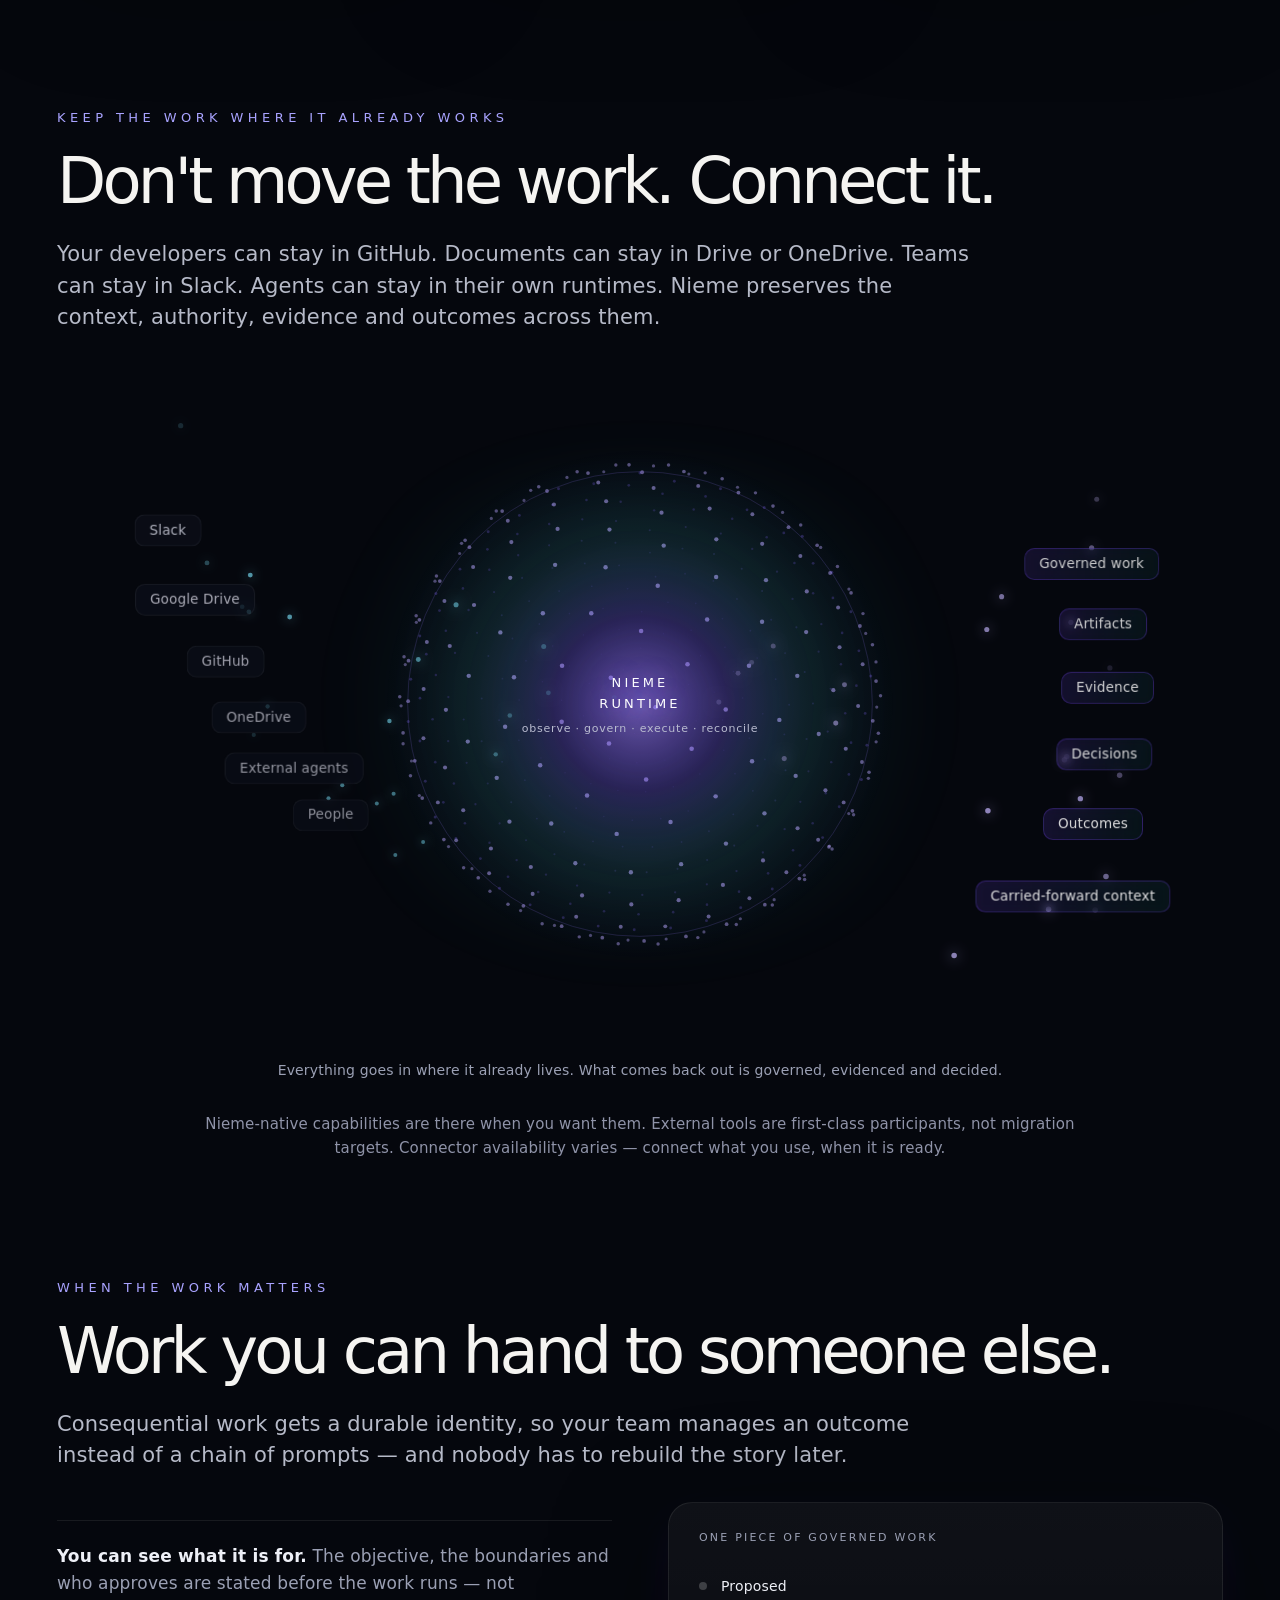
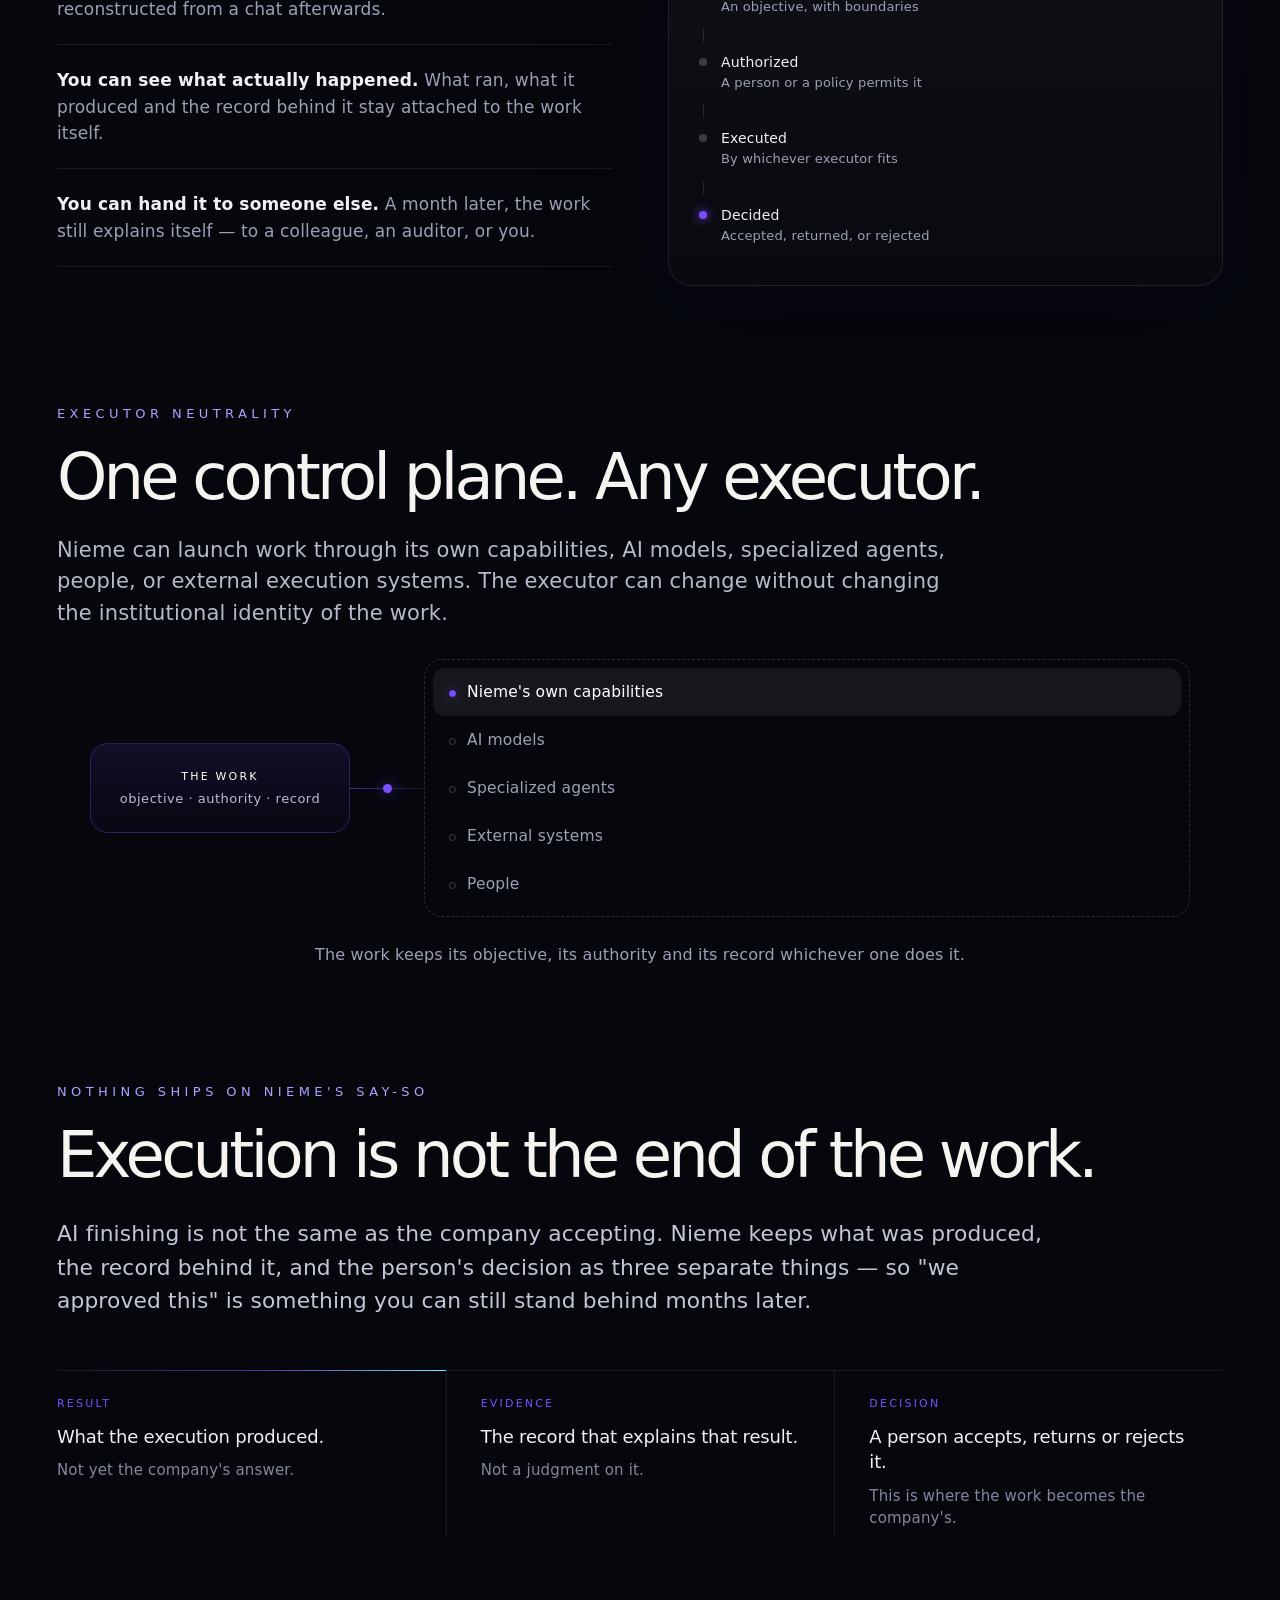
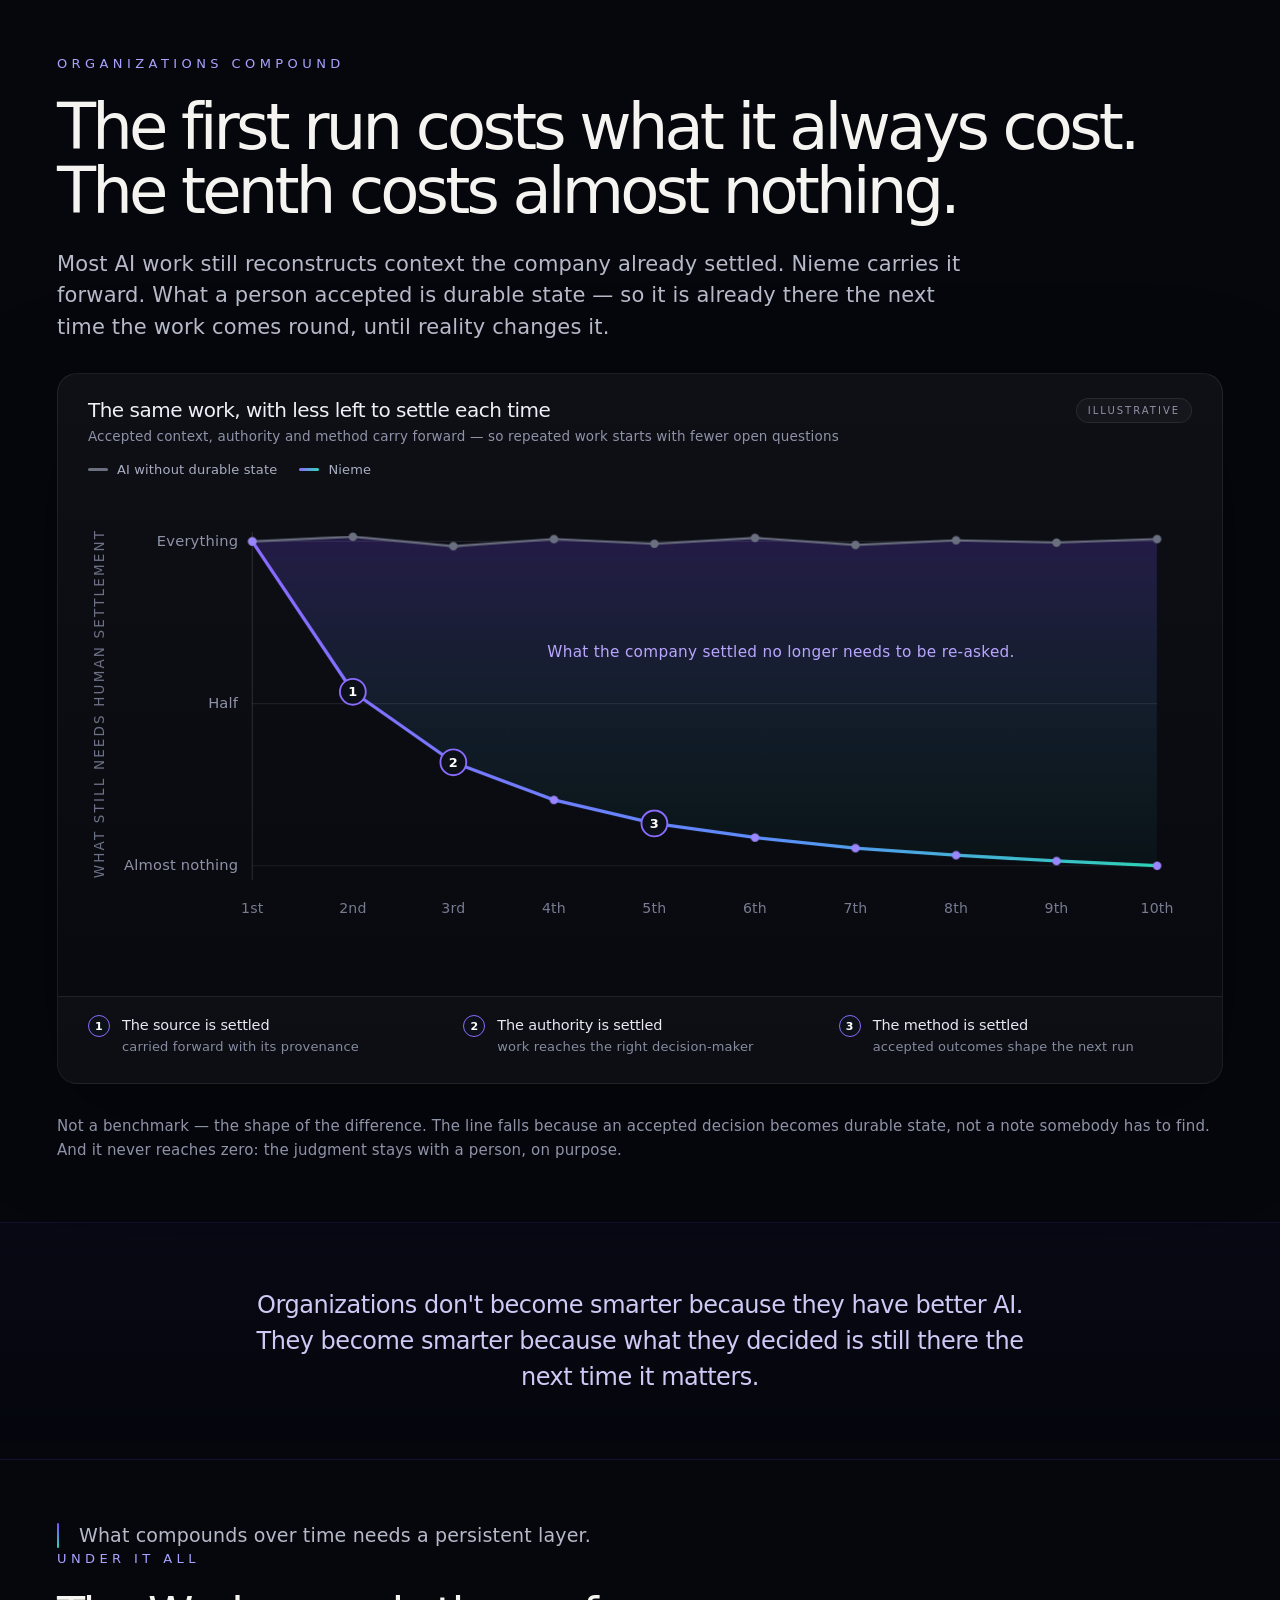
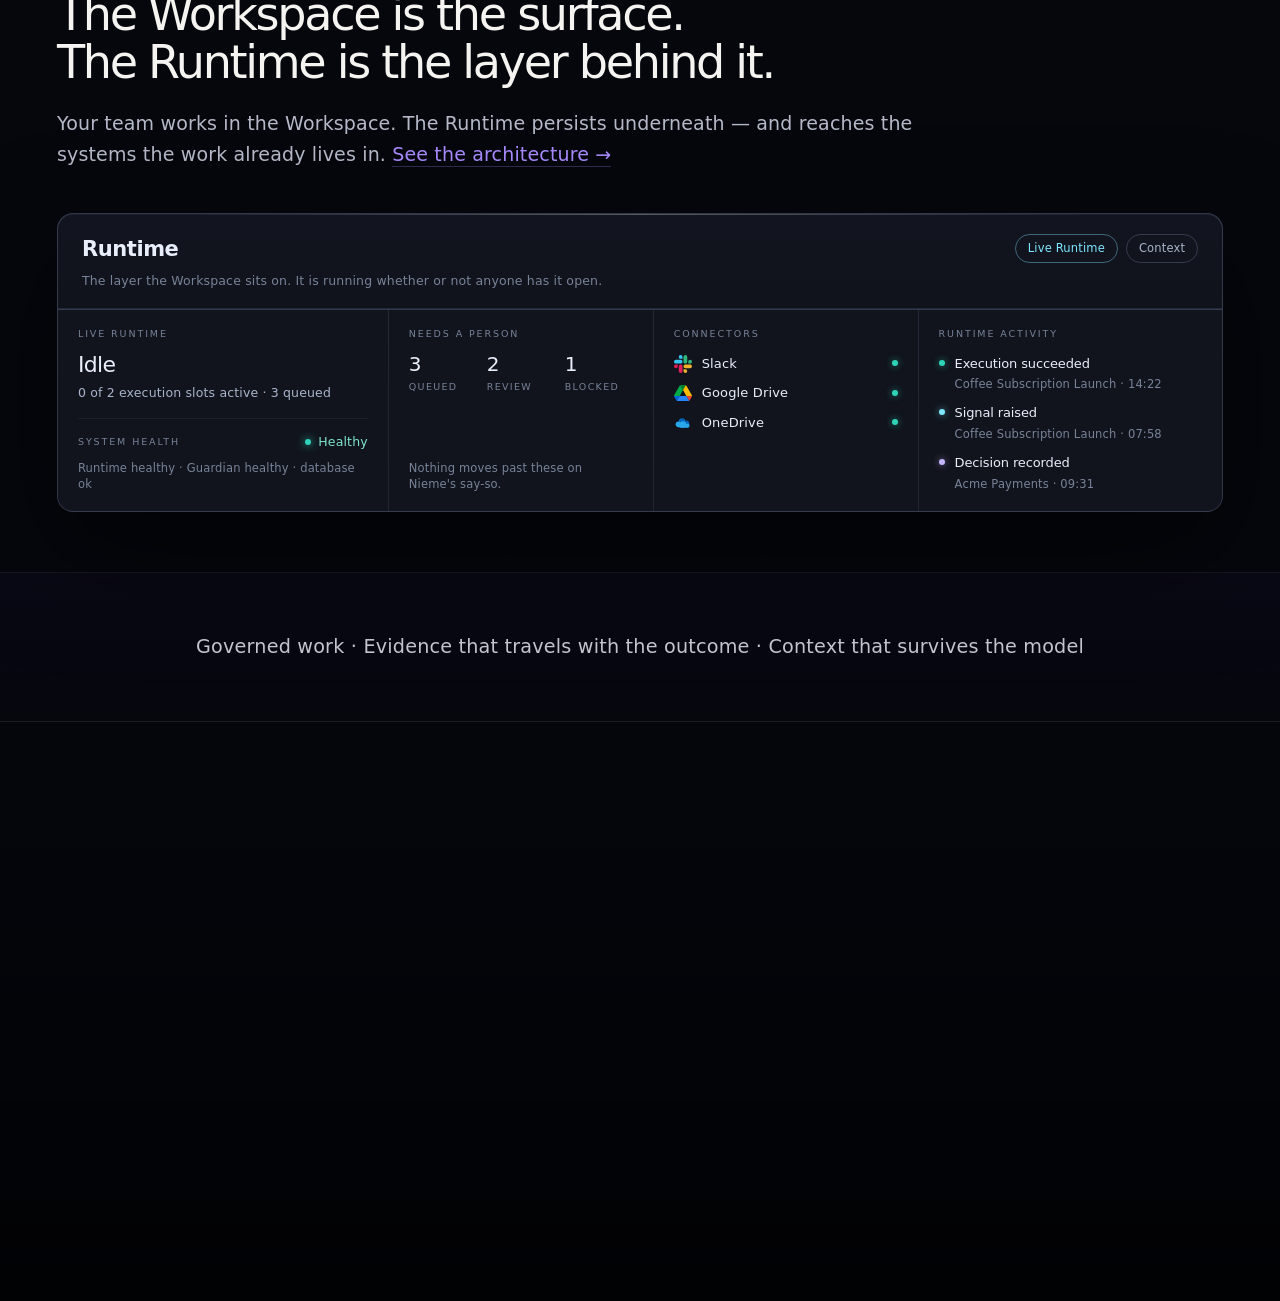
==== commit dfedb977: "WEBSITE-CONTROL-PLANE-001 — control plane where you act, runtime where state lives The category line" ====
--- a/index.html
+++ b/index.html
@@ -3,15 +3,15 @@
 <head>
   <meta charset="utf-8" />
   <meta name="viewport" content="width=device-width, initial-scale=1" />
-  <title>Nieme | The Runtime for AI Work</title>
+  <title>Nieme | The Control Plane for AI Work</title>
   <meta name="description" content="Get more work done with AI without adding more coordination overhead. Nieme watches the systems your company already uses, turns meaningful changes and requests into governed work, and carries context, decisions and outcomes forward." />
-  <meta property="og:title" content="Nieme | The Runtime for AI Work" />
+  <meta property="og:title" content="Nieme | The Control Plane for AI Work" />
   <meta property="og:description" content="Nieme watches the systems your company already uses, turns meaningful changes and requests into governed work, and carries evidence, decisions and outcomes forward — across people, models and agents." />
   <meta property="og:type" content="website" />
   <meta property="og:url" content="https://nieme.ai" />
   <meta property="og:site_name" content="Nieme" />
   <meta name="twitter:card" content="summary_large_image" />
-  <meta name="twitter:title" content="Nieme | The Runtime for AI Work" />
+  <meta name="twitter:title" content="Nieme | The Control Plane for AI Work" />
   <meta name="twitter:description" content="Automate more work. Keep your company in control. Governed AI work across the systems you already use." />
   <link rel="canonical" href="https://nieme.ai" />
   <link rel="alternate" hreflang="en" href="https://nieme.ai" />
@@ -24,7 +24,7 @@
     "@type": "Organization",
     "name": "Nieme",
     "url": "https://nieme.ai",
-    "description": "Nieme is the runtime for AI work. It observes the systems a company already uses, turns meaningful changes and requests into governed work, and carries evidence, decisions and outcomes forward across people, models and agents."
+    "description": "Nieme is the control plane for AI work. It observes the systems a company already uses, turns meaningful changes and requests into governed work, and carries evidence, decisions and outcomes forward across people, models and agents."
   }
   </script>
   <script type="application/ld+json">
@@ -64,7 +64,7 @@
     <!-- HERO — outcome headline + the Runtime moving work forward (bespoke motion) -->
     <section class="hero hero--loop">
       <div class="hero-text-col">
-        <div class="kicker">THE RUNTIME FOR AI WORK</div>
+        <div class="kicker">THE CONTROL PLANE FOR AI WORK</div>
         <h1>Automate more work.<br>Keep your company in control.</h1>
         <p class="lede">Get more work done with AI without adding more coordination overhead. Nieme watches the systems your company already uses, turns meaningful changes and requests into governed work, and carries context, decisions and outcomes forward.</p>
         <div class="actions">
@@ -182,7 +182,7 @@
     <section class="proof">
       <div class="section-title">
         <div class="eyebrow">WHAT IT LOOKS LIKE IN THE PRODUCT</div>
-        <h2>Observed. Governed. Delivered.</h2>
+        <h2>Observed. Governed. Executed.</h2>
       </div>
 
       <div class="pf">
@@ -314,7 +314,7 @@
         </figure>
 
         <figure class="pf-frame pf-frame--b">
-          <figcaption class="pf-cap"><span class="pf-n">02</span><b>Governed</b><span>Context becomes work with explicit authority.</span></figcaption>
+          <figcaption class="pf-cap"><span class="pf-n">02</span><b>Governed</b><span>Context becomes governed work with explicit authority.</span></figcaption>
           <div class="pf-shot">
           <div class="uiw ui-draft">
             <div class="uiw-head ui-draft-head">
@@ -386,7 +386,7 @@
 
         <div class="pf-gate" aria-hidden="true"><span class="pf-gate-mark"></span><i>AUTHORITY</i></div>
         <figure class="pf-frame pf-frame--c">
-          <figcaption class="pf-cap"><span class="pf-n">03</span><b>Delivered</b><span>Work produces a governed outcome that carries evidence and acceptance forward.</span></figcaption>
+          <figcaption class="pf-cap"><span class="pf-n">03</span><b>Executed</b><span>Work runs. The deliverables arrive with their evidence, and a person decides.</span></figcaption>
           <div class="pf-shot">
           <div class="uiw ui-delivered">
             <div class="uiw-head dv-head">
@@ -502,7 +502,7 @@
               </div>
               <div class="cm-obj-row">
                 <dt>Authority</dt>
-                <dd>Finance signs off<em>decided once &mdash; the work routed here on its own</em></dd>
+                <dd>Finance signs off<em>decided once &mdash; the work arrived here on its own</em></dd>
               </div>
             </dl>
             <div class="cm-obj-act">
@@ -653,8 +653,8 @@
     <section class="executors">
       <div class="section-title">
         <div class="eyebrow">EXECUTOR NEUTRALITY</div>
-        <h2>One Runtime. Any executor.</h2>
-        <p>Nieme can route work through its own capabilities, AI models, specialized agents, people, or external execution systems. The executor can change without changing the institutional identity of the work.</p>
+        <h2>One control plane. Any executor.</h2>
+        <p>Nieme can launch work through its own capabilities, AI models, specialized agents, people, or external execution systems. The executor can change without changing the institutional identity of the work.</p>
       </div>
       <div class="swap">
         <div class="swap-socket">
@@ -726,7 +726,7 @@
         </div>
         <ol class="cx-notes">
           <li><span class="cx-num">1</span><div><strong>The source is settled</strong><span>carried forward with its provenance</span></div></li>
-          <li><span class="cx-num">2</span><div><strong>The authority is settled</strong><span>work routes to the right decision-maker</span></div></li>
+          <li><span class="cx-num">2</span><div><strong>The authority is settled</strong><span>work reaches the right decision-maker</span></div></li>
           <li><span class="cx-num">3</span><div><strong>The method is settled</strong><span>accepted outcomes shape the next run</span></div></li>
         </ol>
       </figure>
@@ -814,7 +814,7 @@
 
   </main>
   <footer>
-    <span class="foot-line">Nieme. The runtime for AI work.</span>
+    <span class="foot-line">Nieme. The control plane for AI work.</span>
     <nav class="foot-legal" aria-label="Legal">
       <a href="/privacy">Privacy</a>
       <a href="/terms">Terms</a>
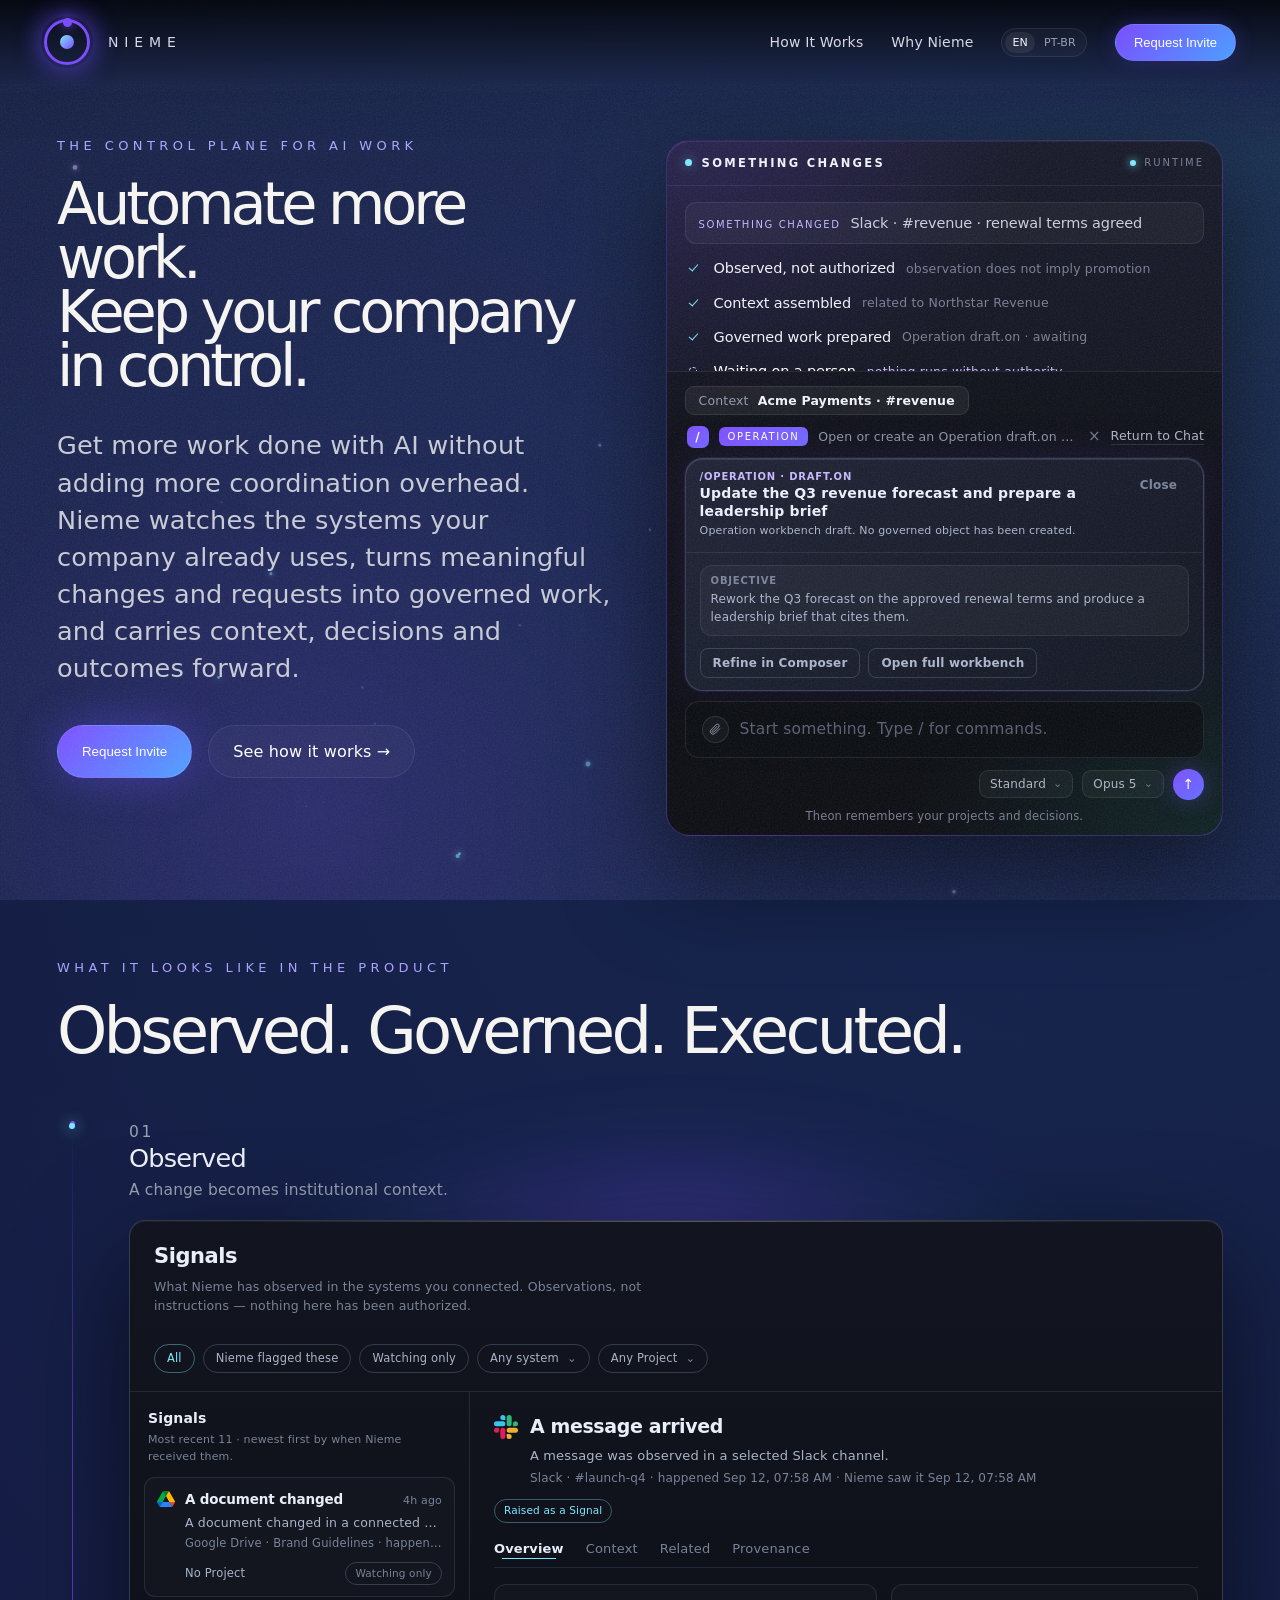
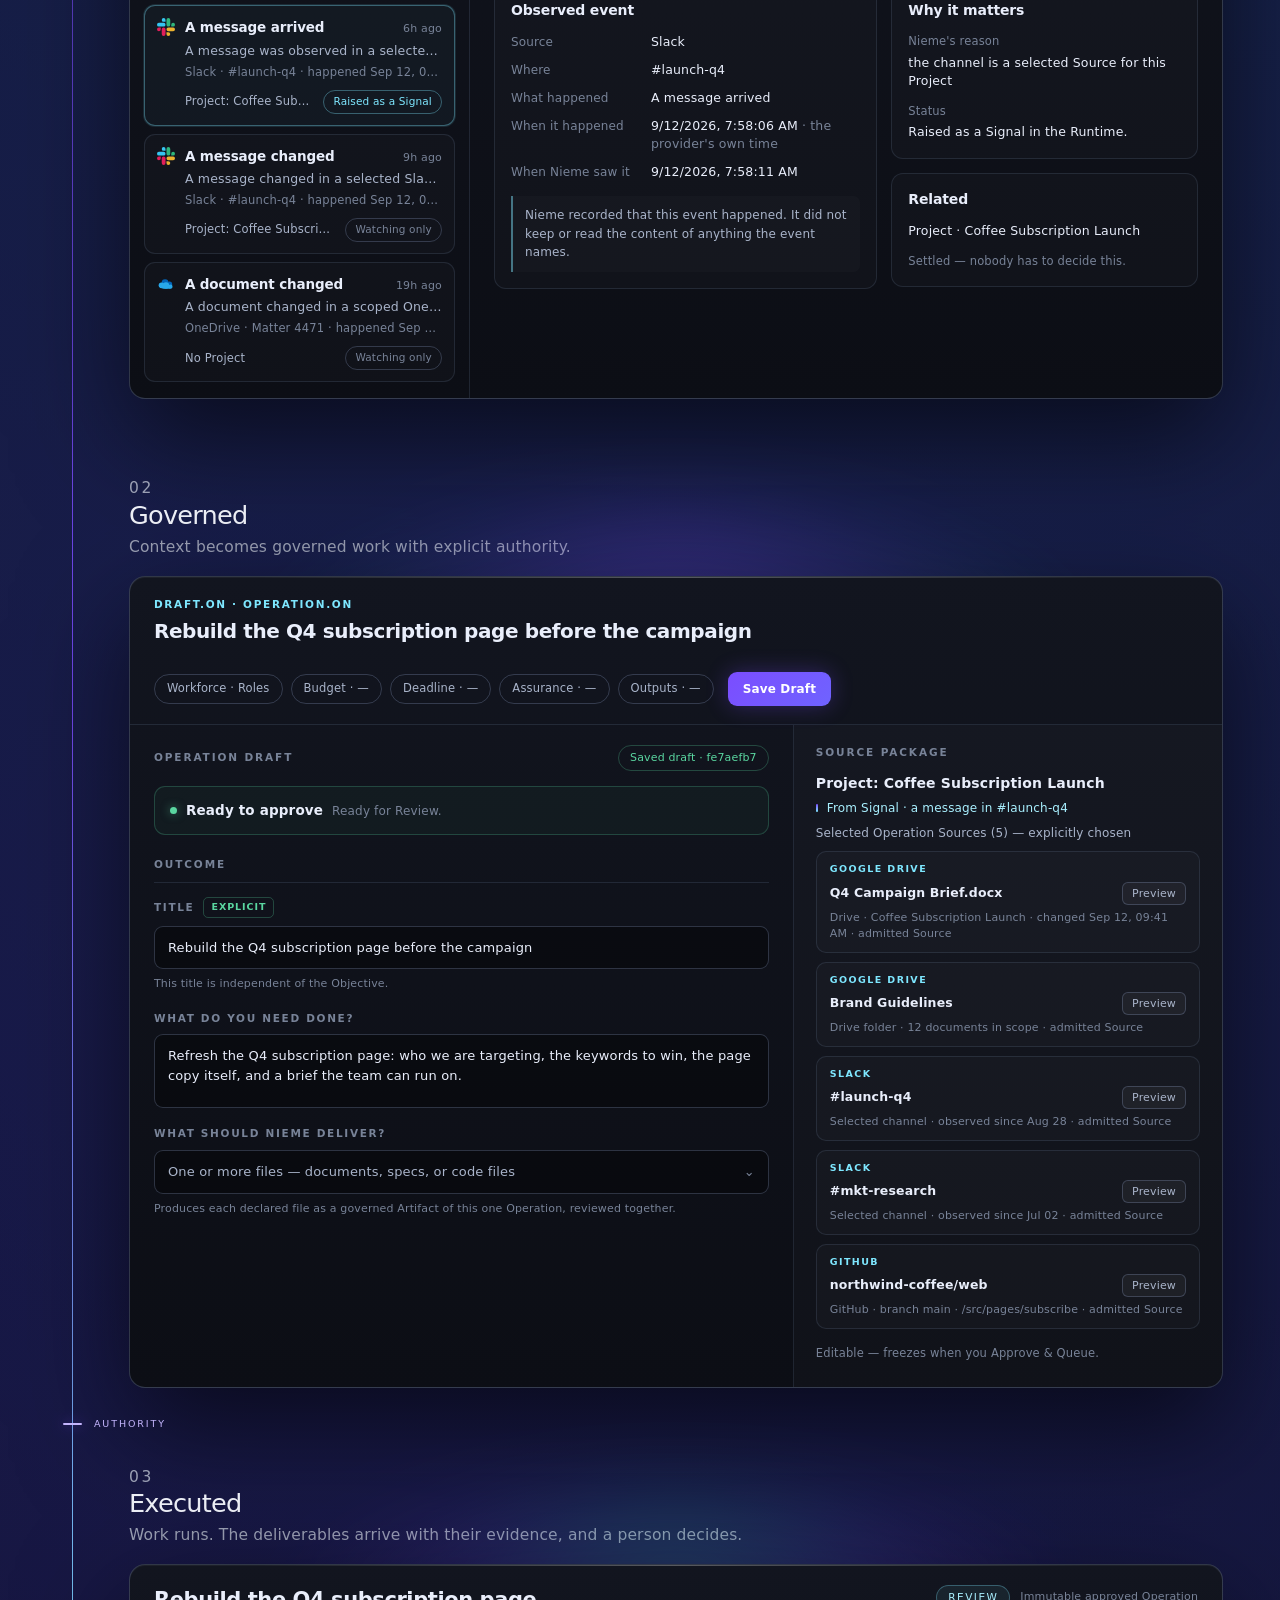
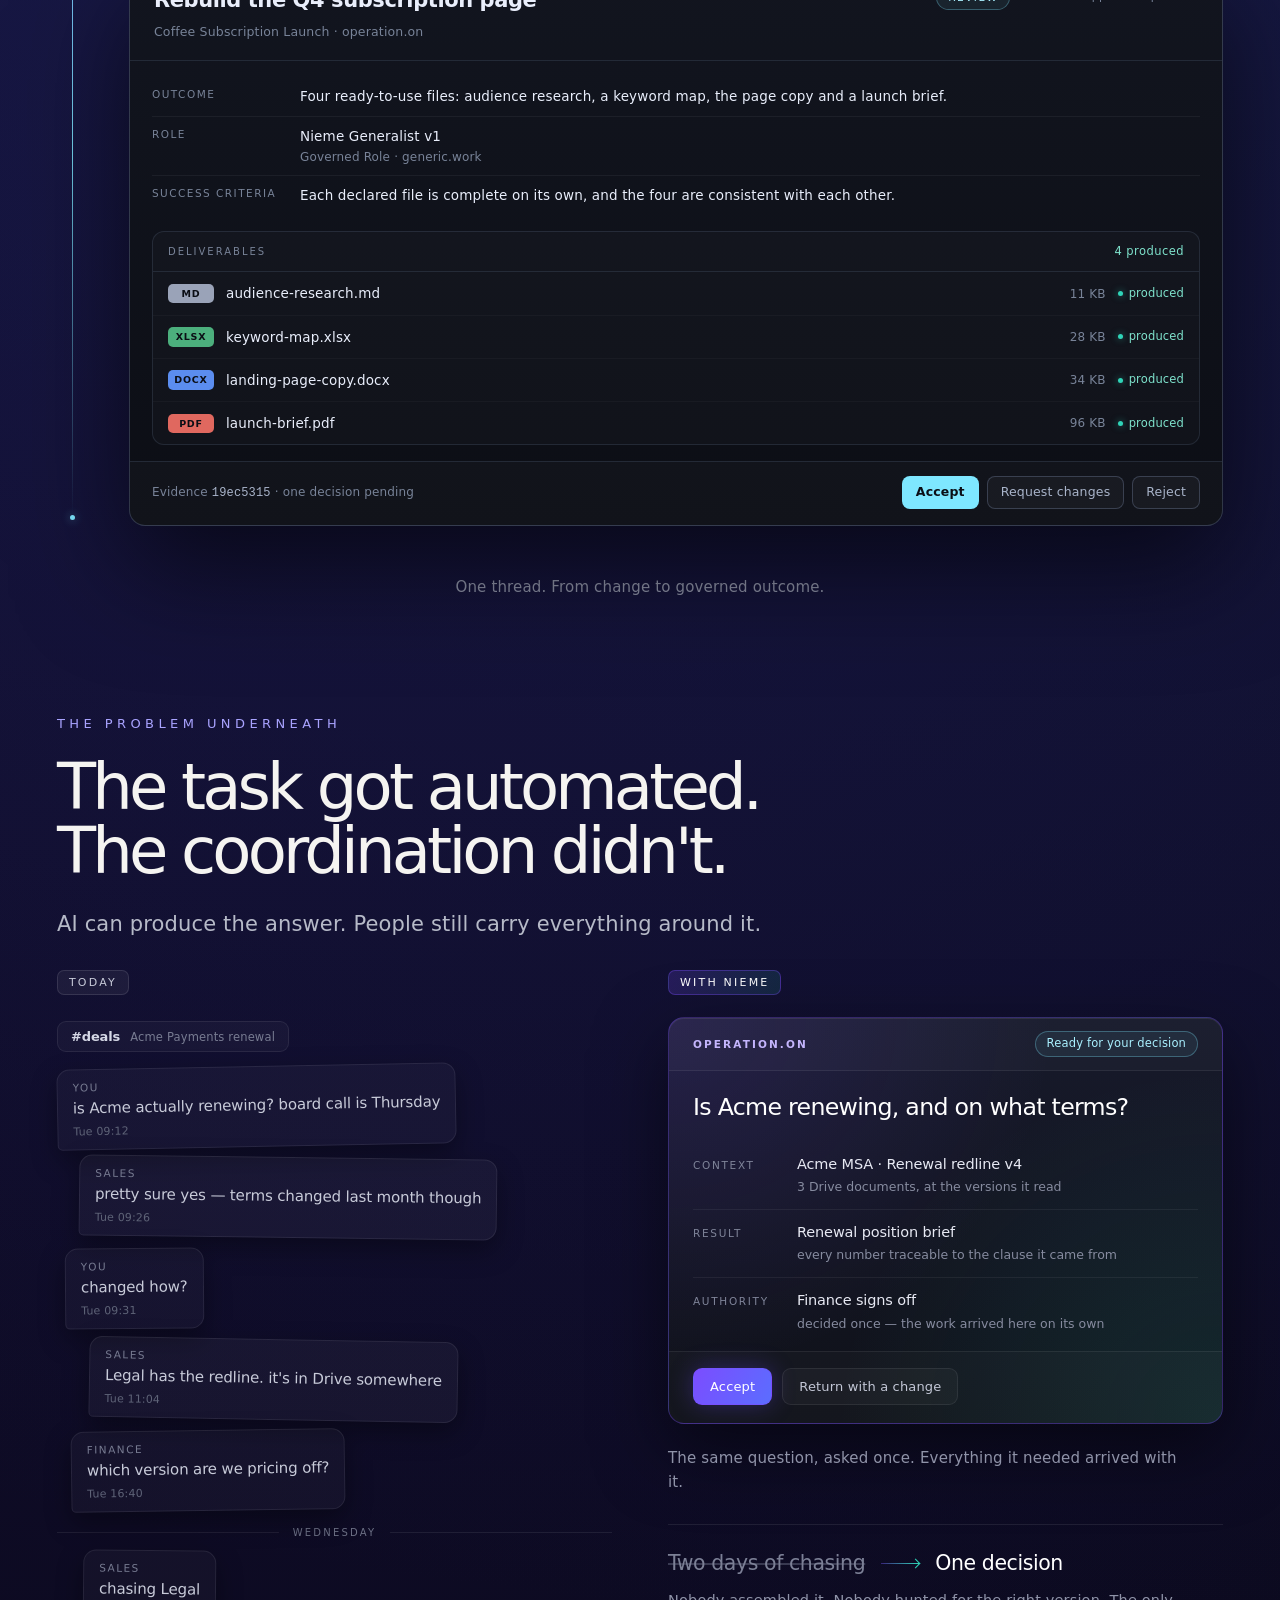
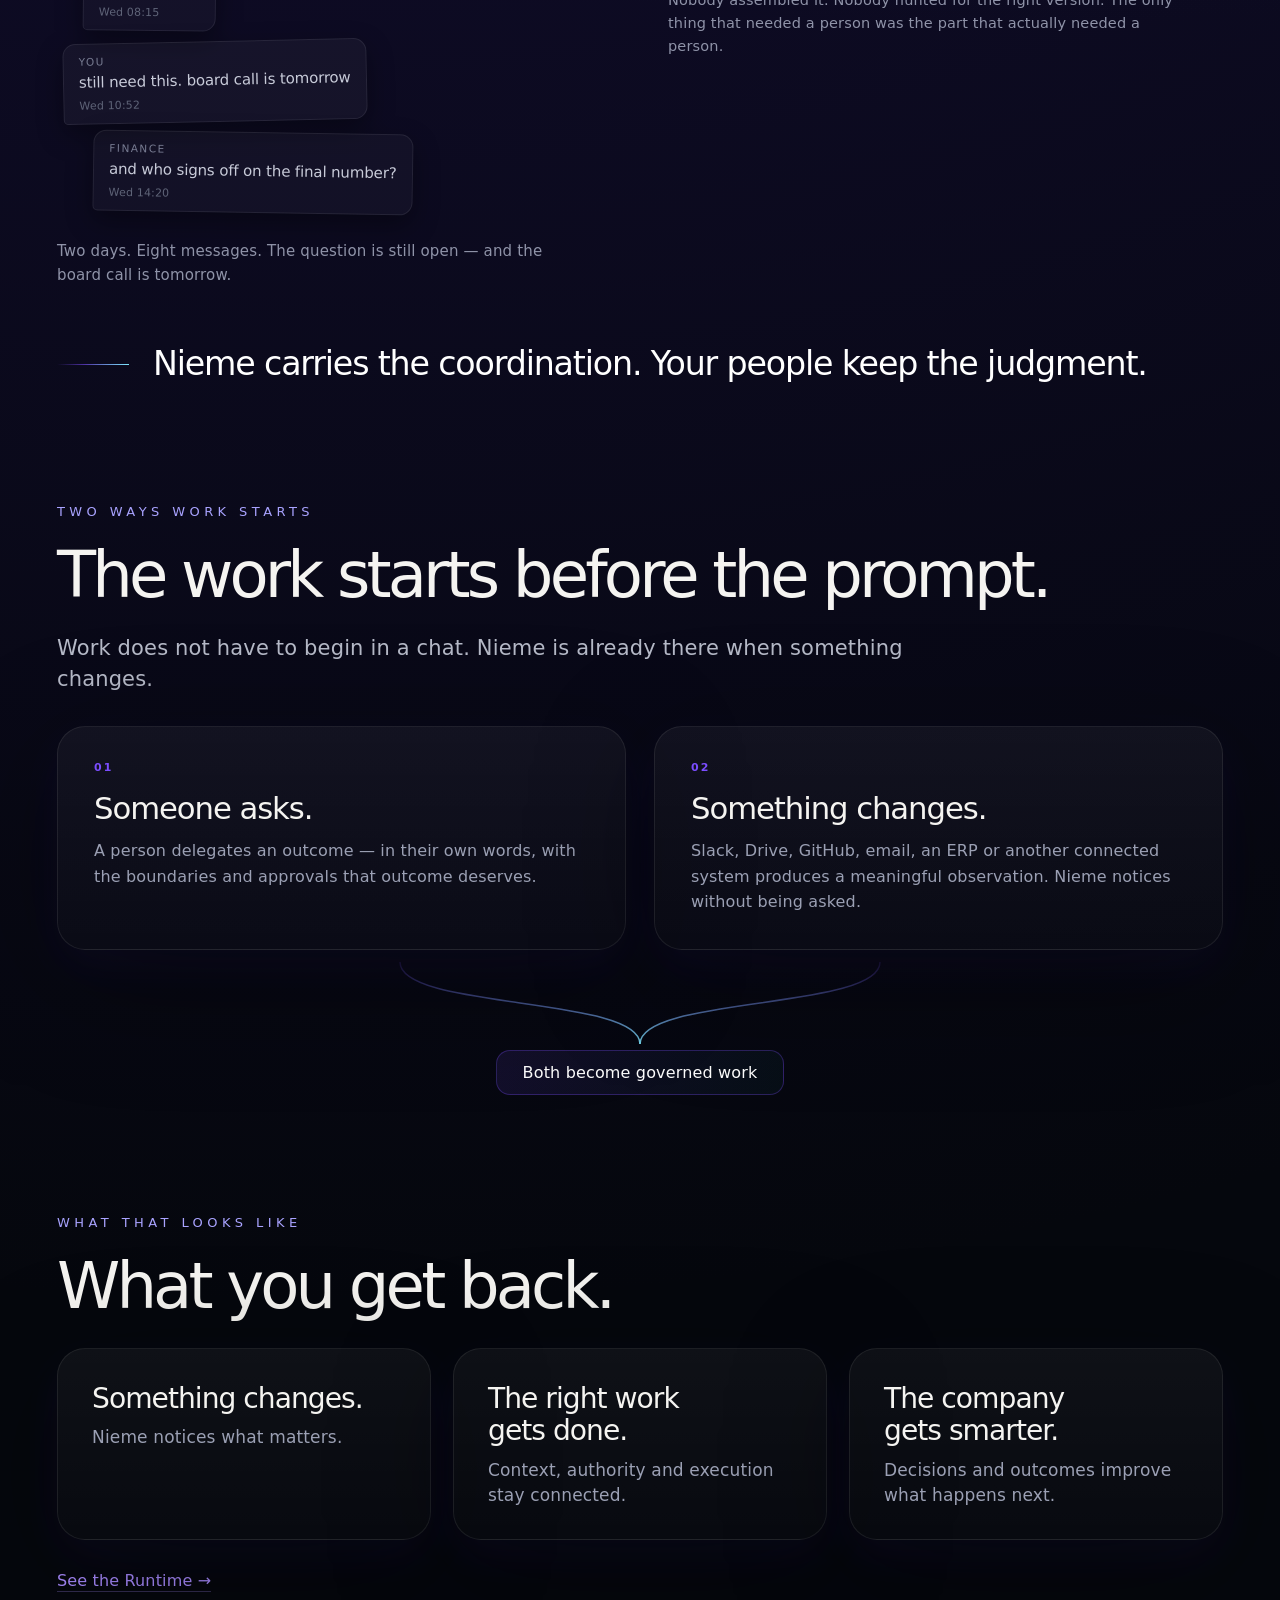
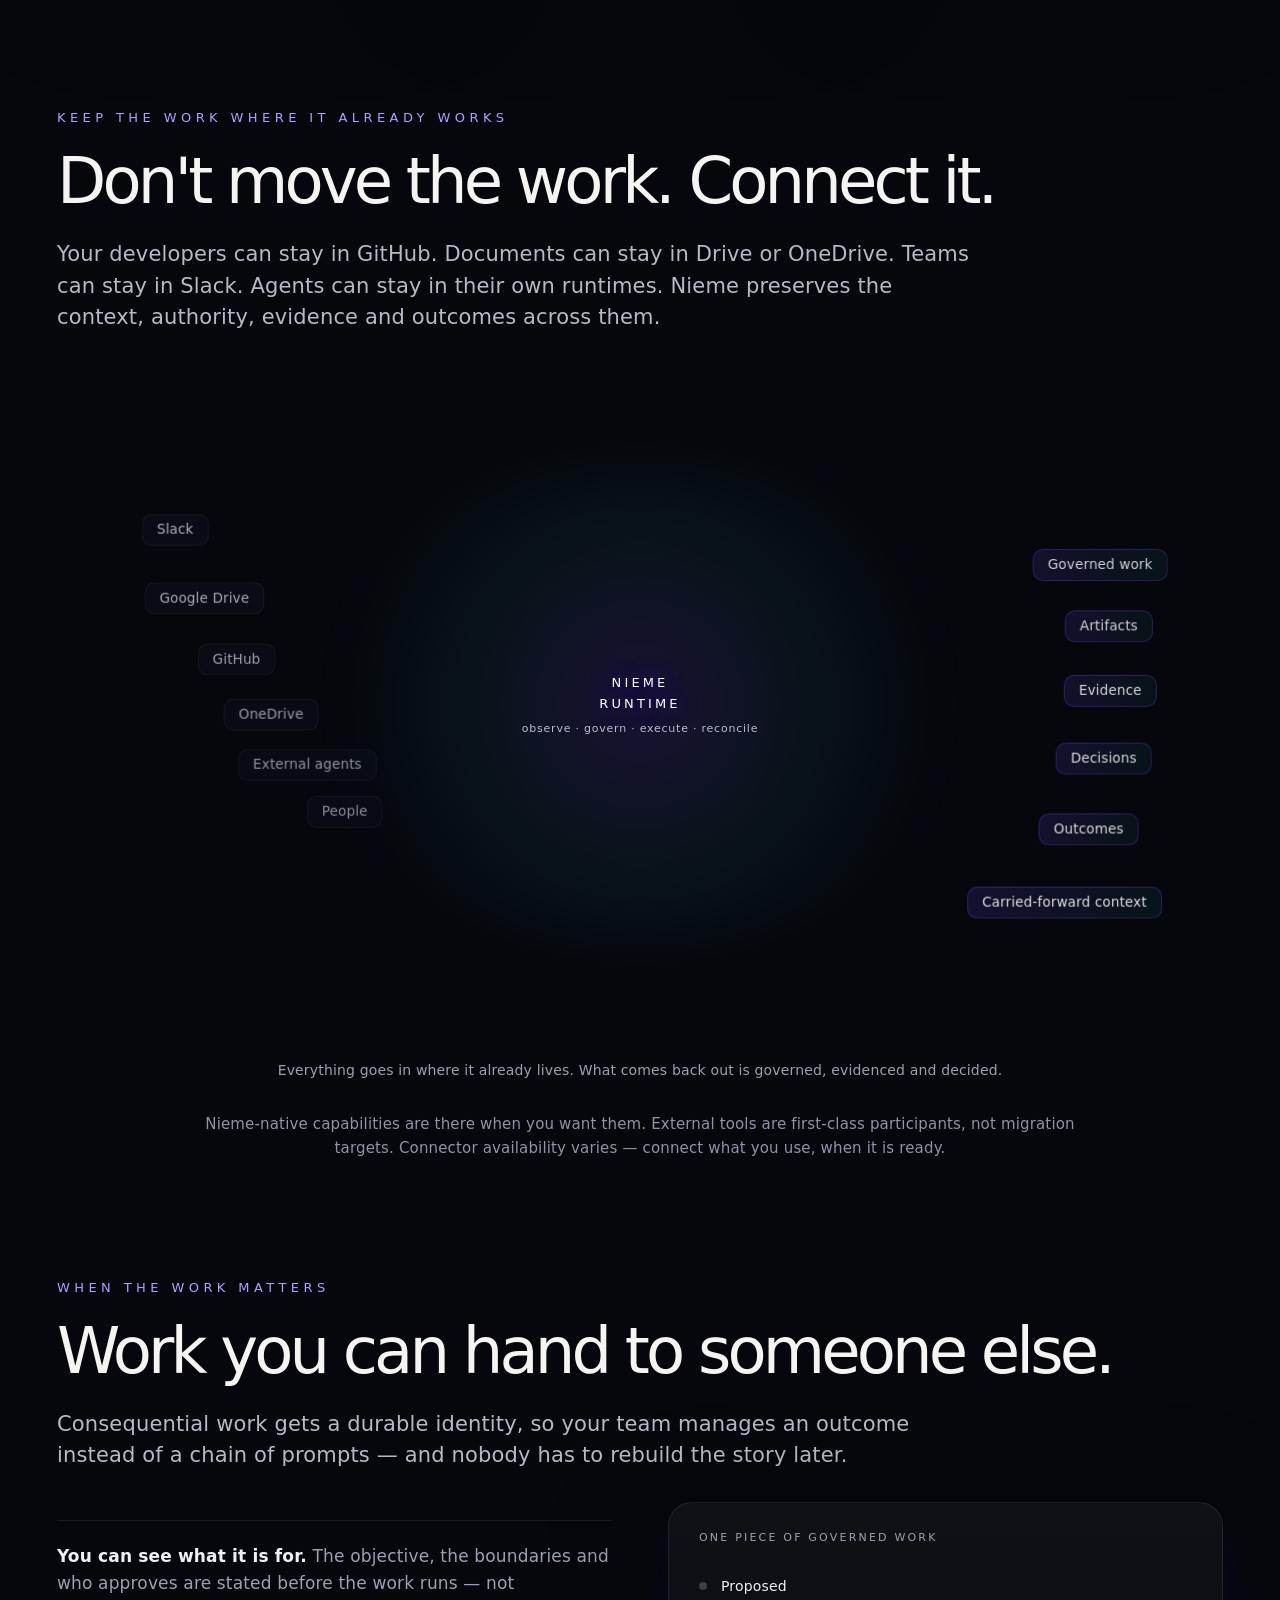
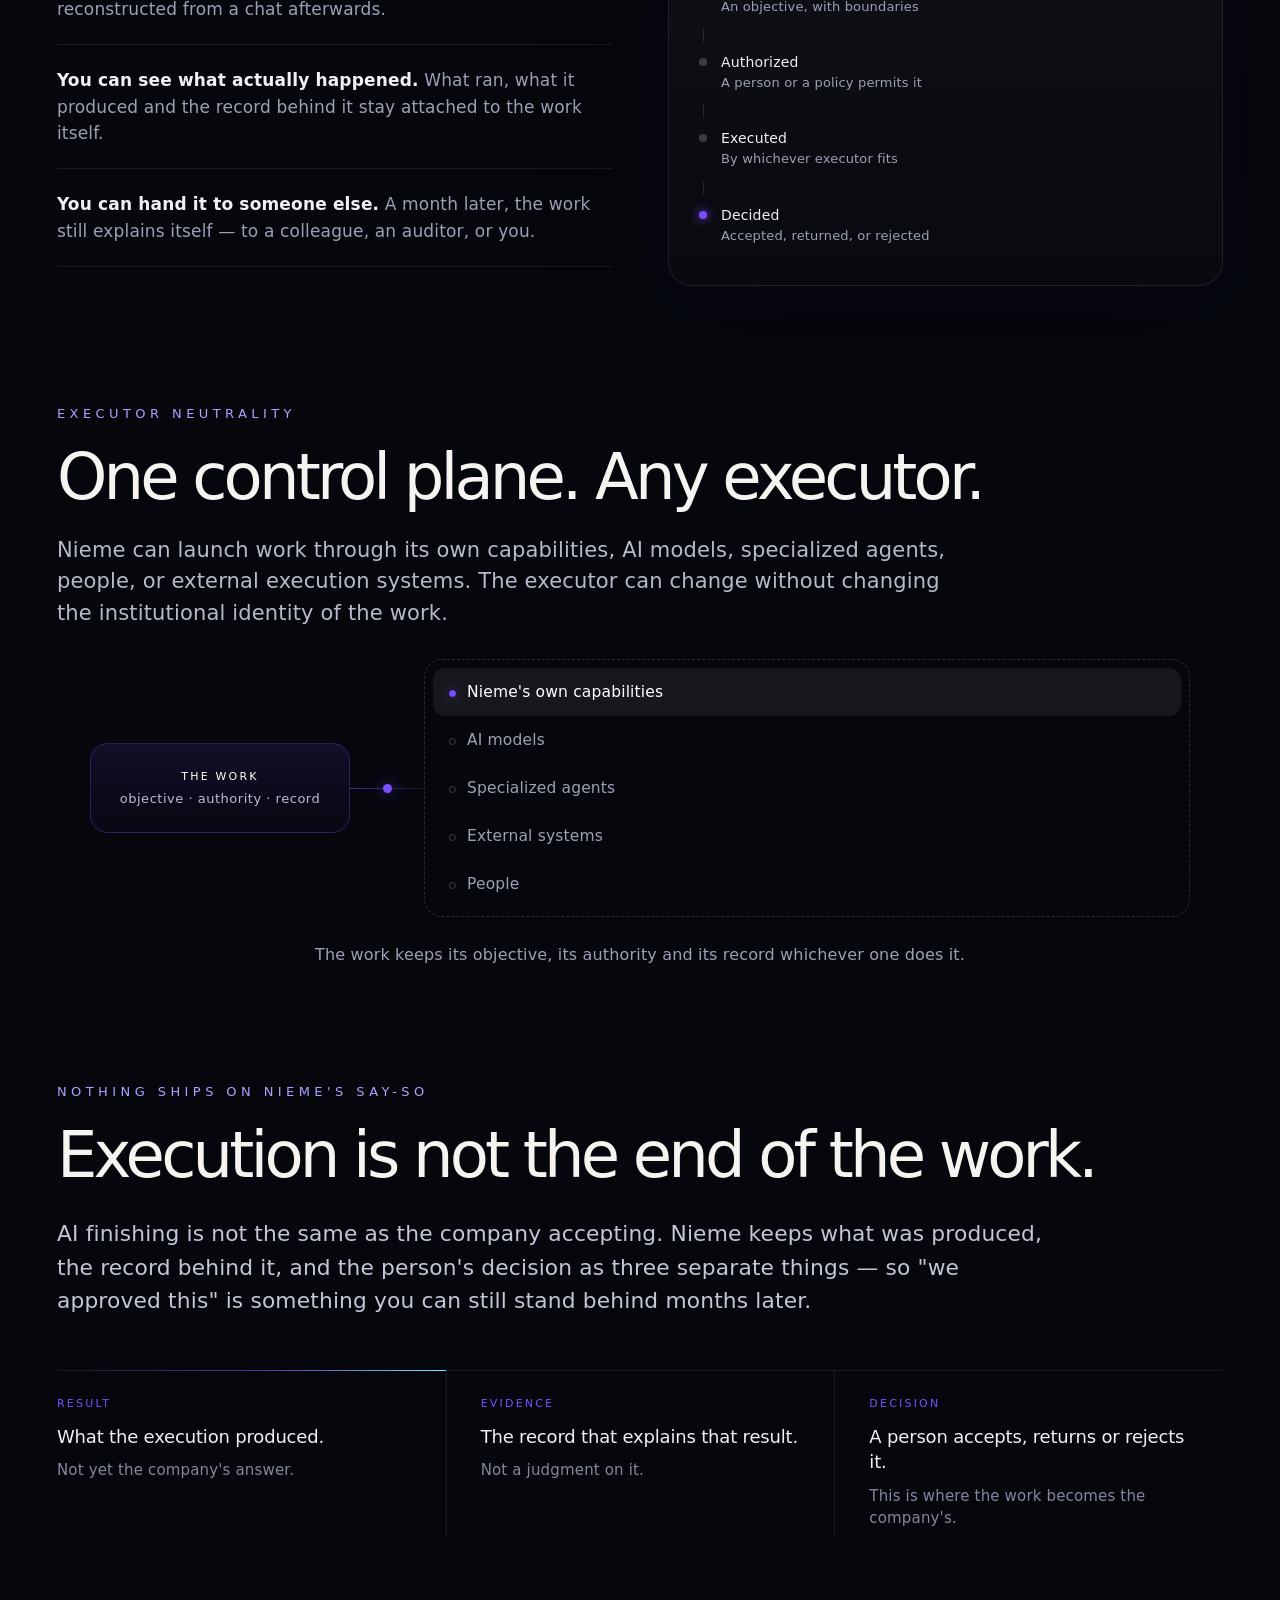
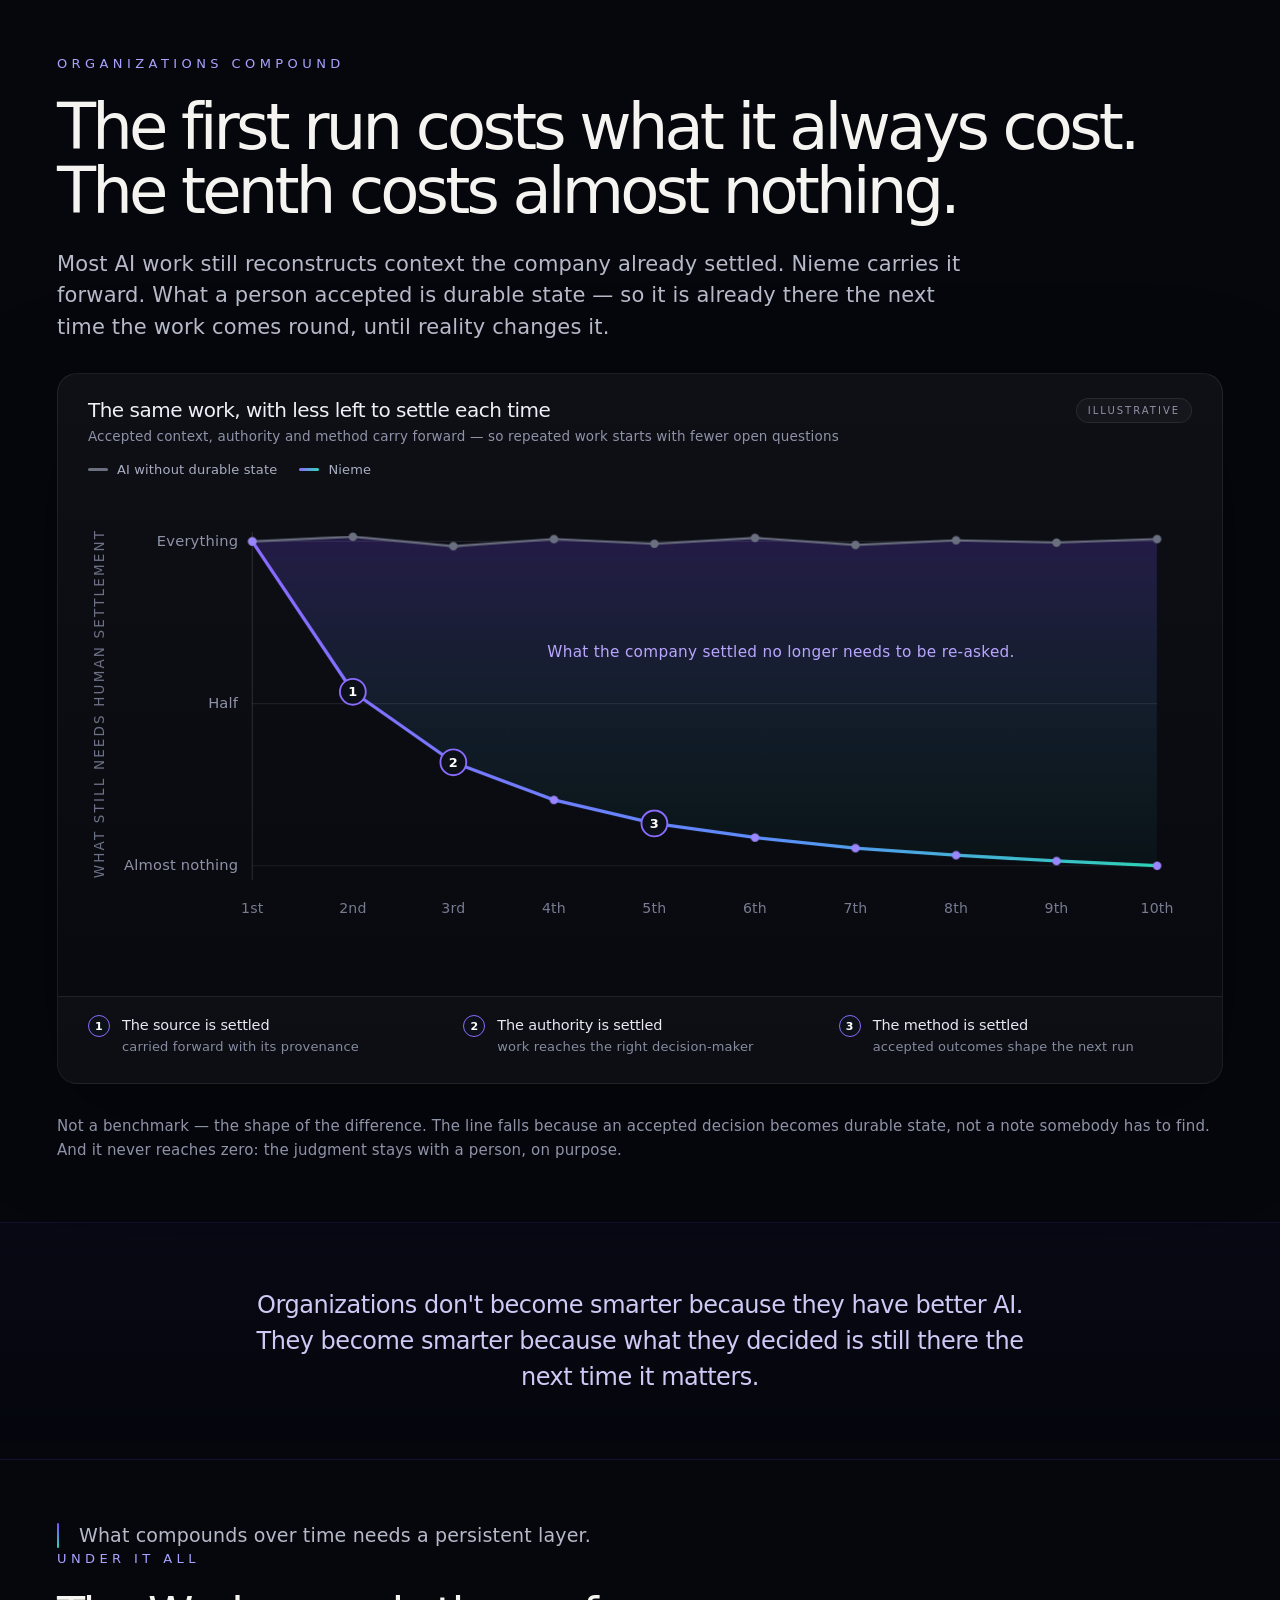
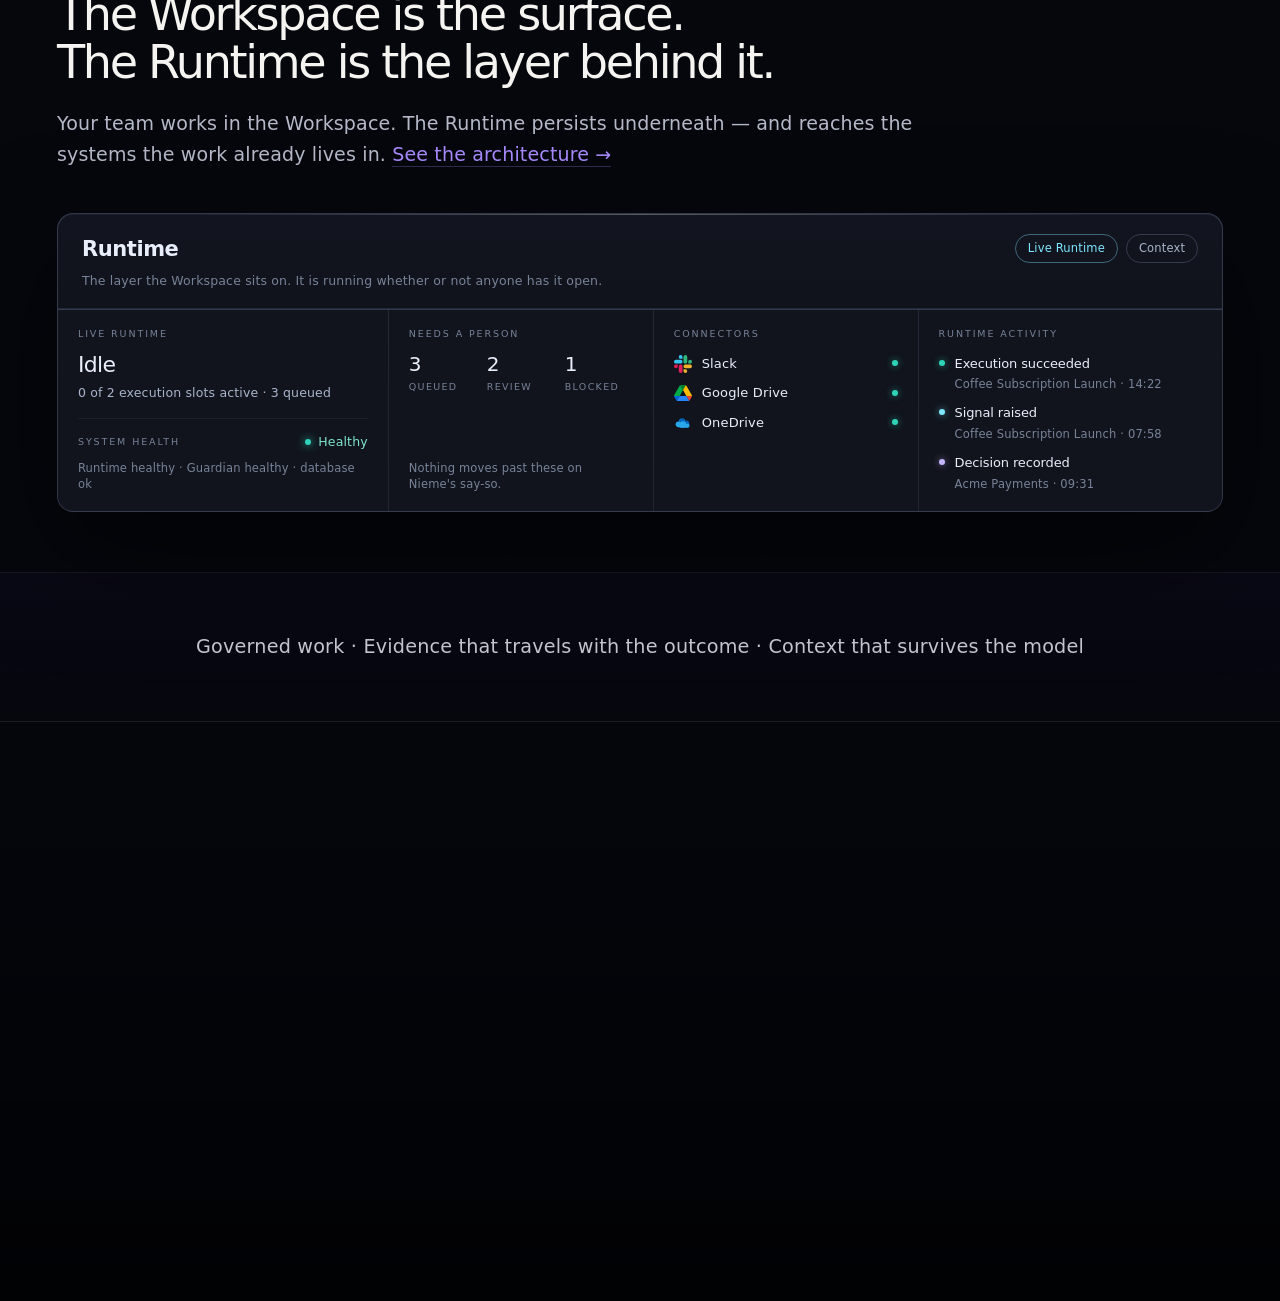
==== commit 59a9c61c: "WEBSITE-PROVIDER-ROTATION-001 — the hero shows provider neutrality instead of asserting it The hero " ====
--- a/index.html
+++ b/index.html
@@ -139,7 +139,7 @@
             </div>
             <div class="thc-controls" aria-hidden="true">
               <span class="thc-select">Standard</span>
-              <span class="thc-select">Claude Sonnet 4.6</span>
+              <span class="thc-select thc-select--model">Opus 5</span>
               <span class="thc-send">↑</span>
             </div>
             <div class="thc-foot" aria-hidden="true">Theon remembers your projects and decisions.</div>
--- a/styles.css
+++ b/styles.css
@@ -751,6 +751,11 @@
   .thc-placeholder{left:48px;right:13px}
   .thc-attach{width:25px;height:25px}
   .thc-select{font-size:11px;padding:5px 9px}
+/* The executor is not a fixed vendor. The hero rotates the provider so the page
+   demonstrates provider neutrality instead of asserting it. */
+.thc-select--model{min-width:74px;text-align:center;transition:opacity 260ms ease}
+.thc-select--model.is-swapping{opacity:0}
+
   .thc-send{width:29px;height:29px;font-size:13px}
   .thc-draft-title{font-size:15px}
 }
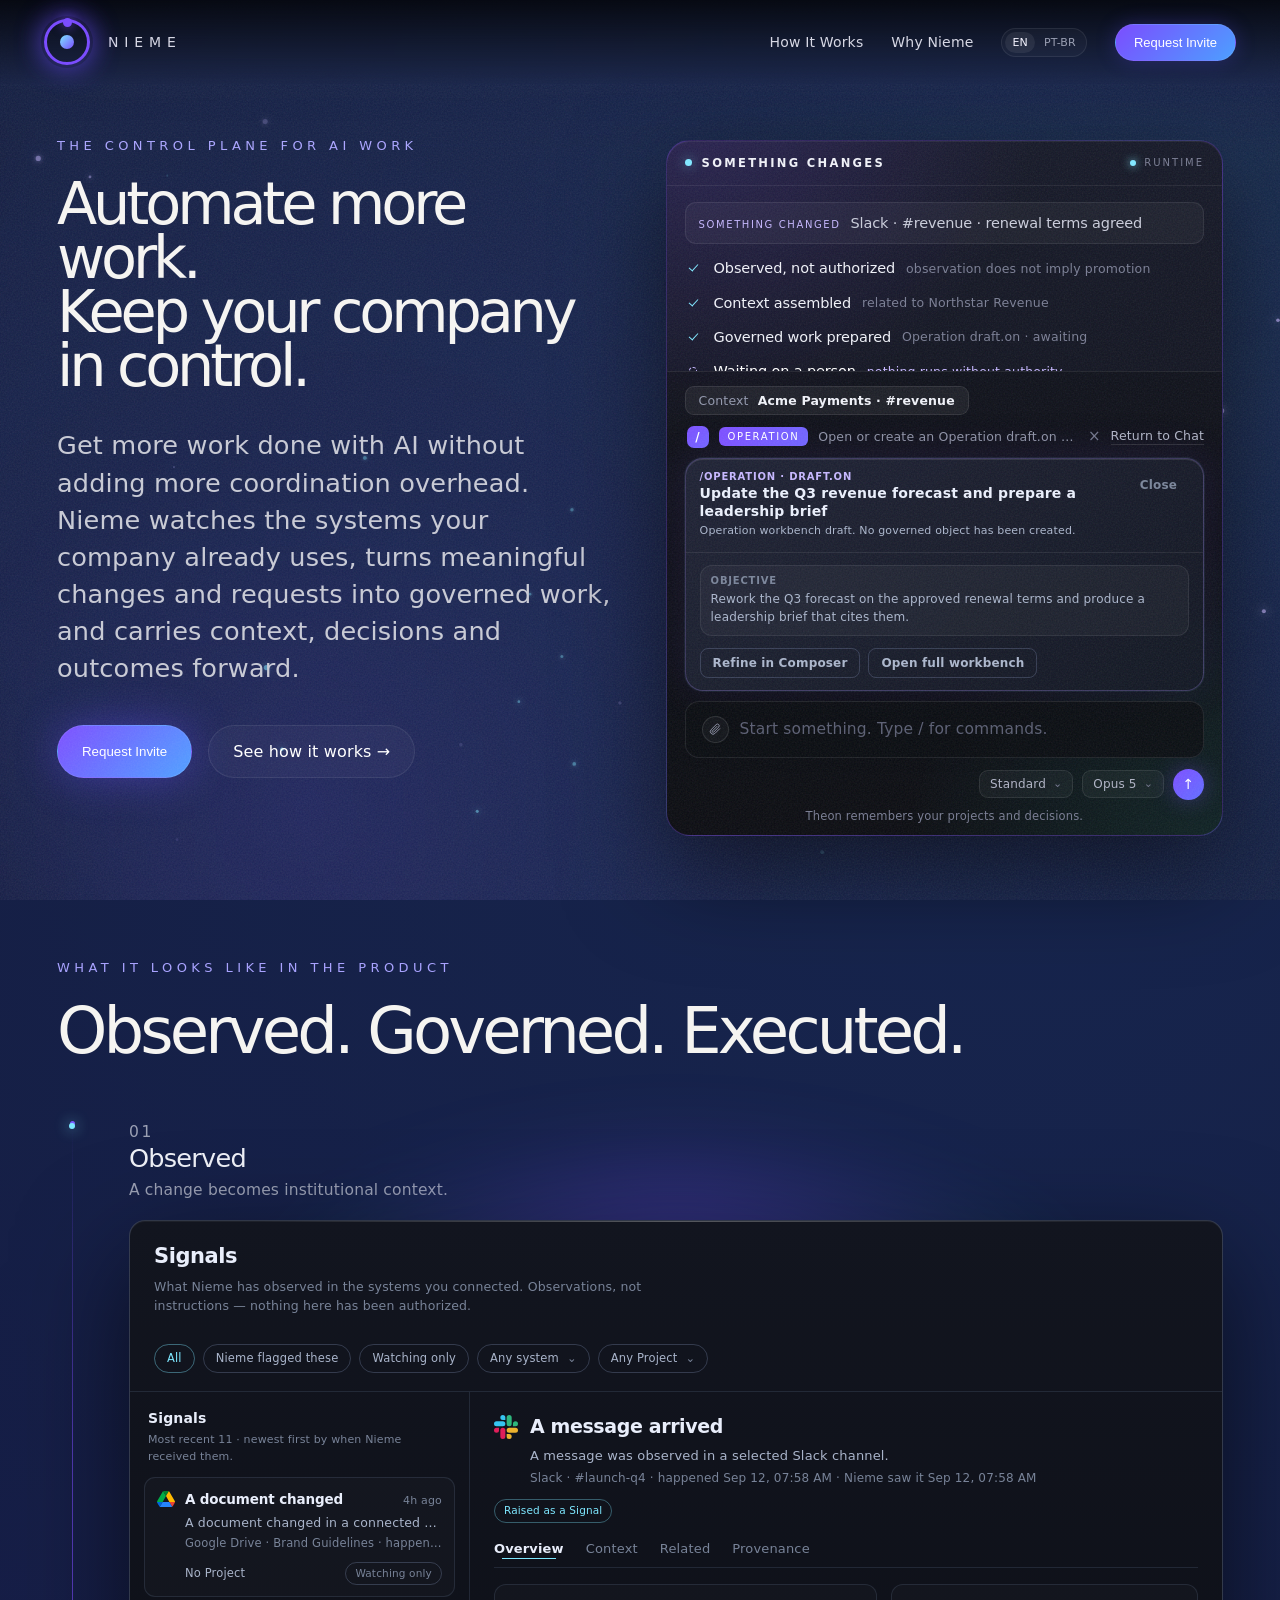
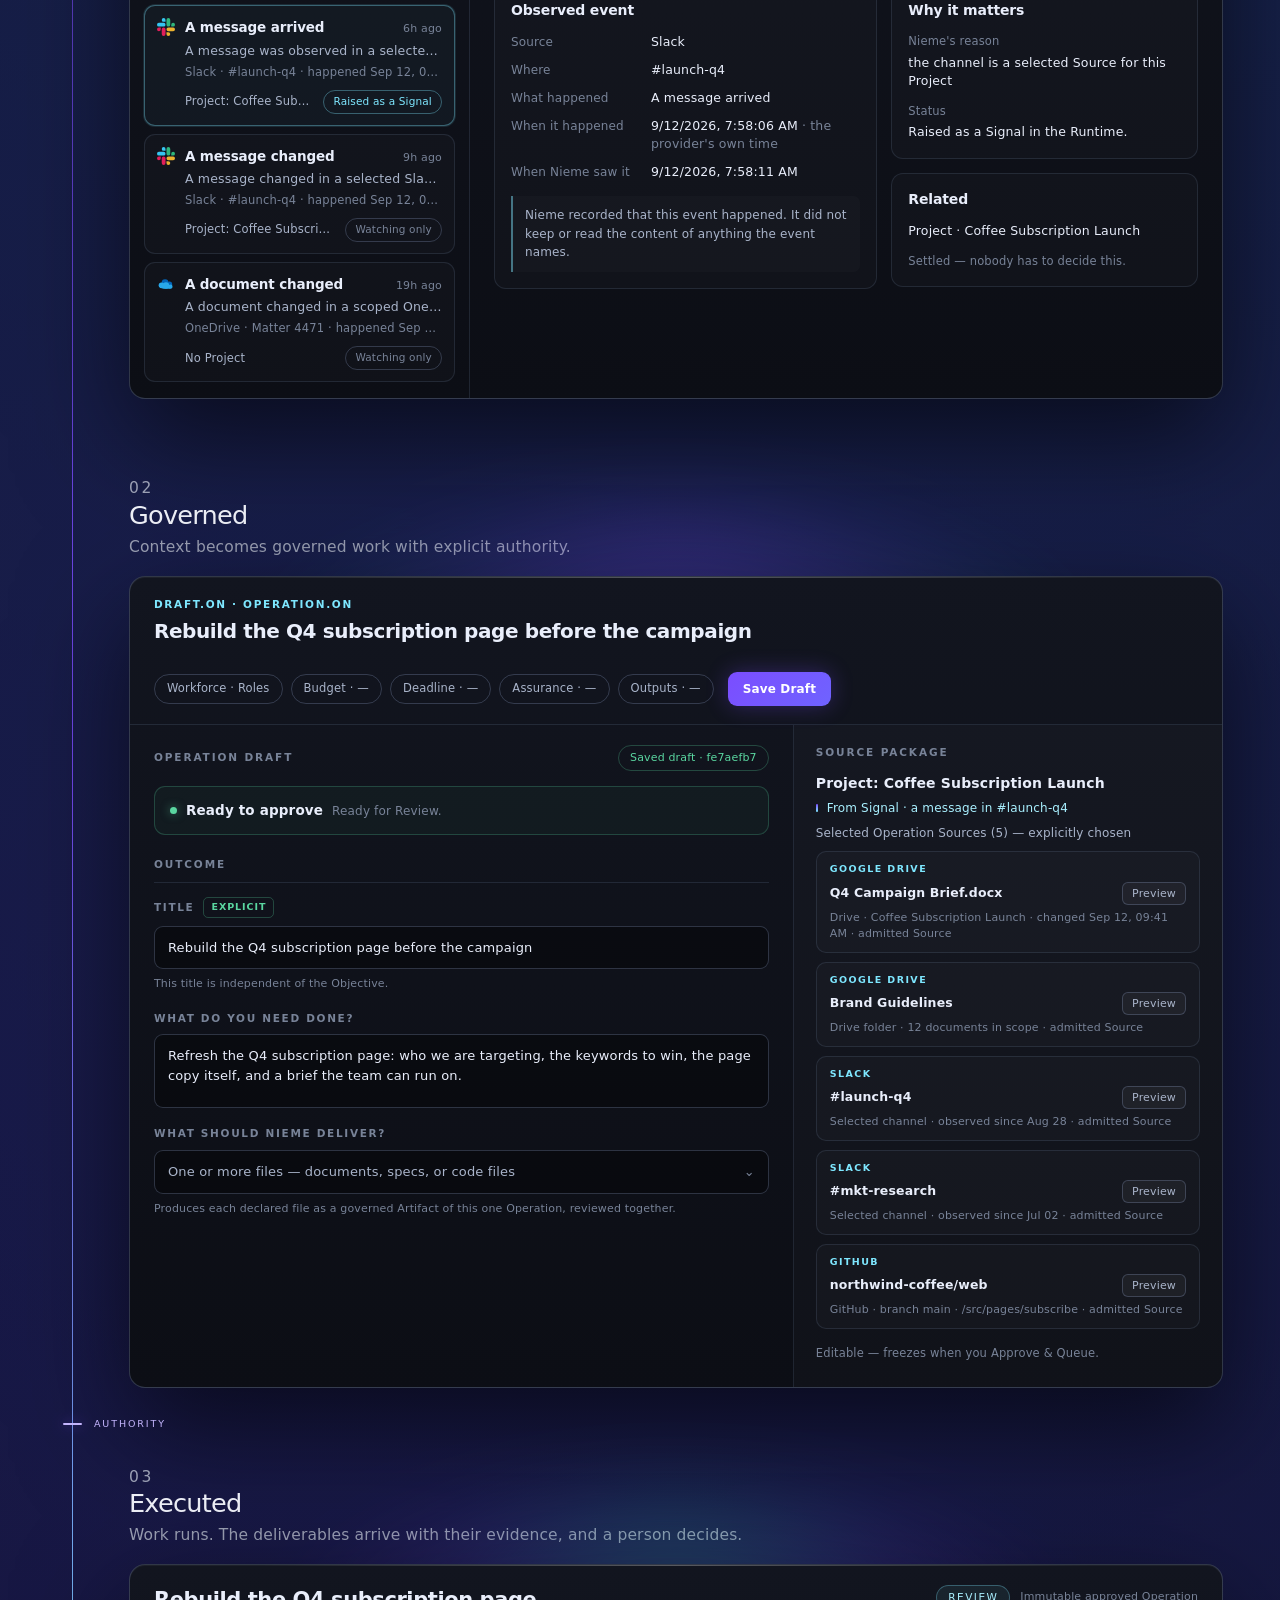
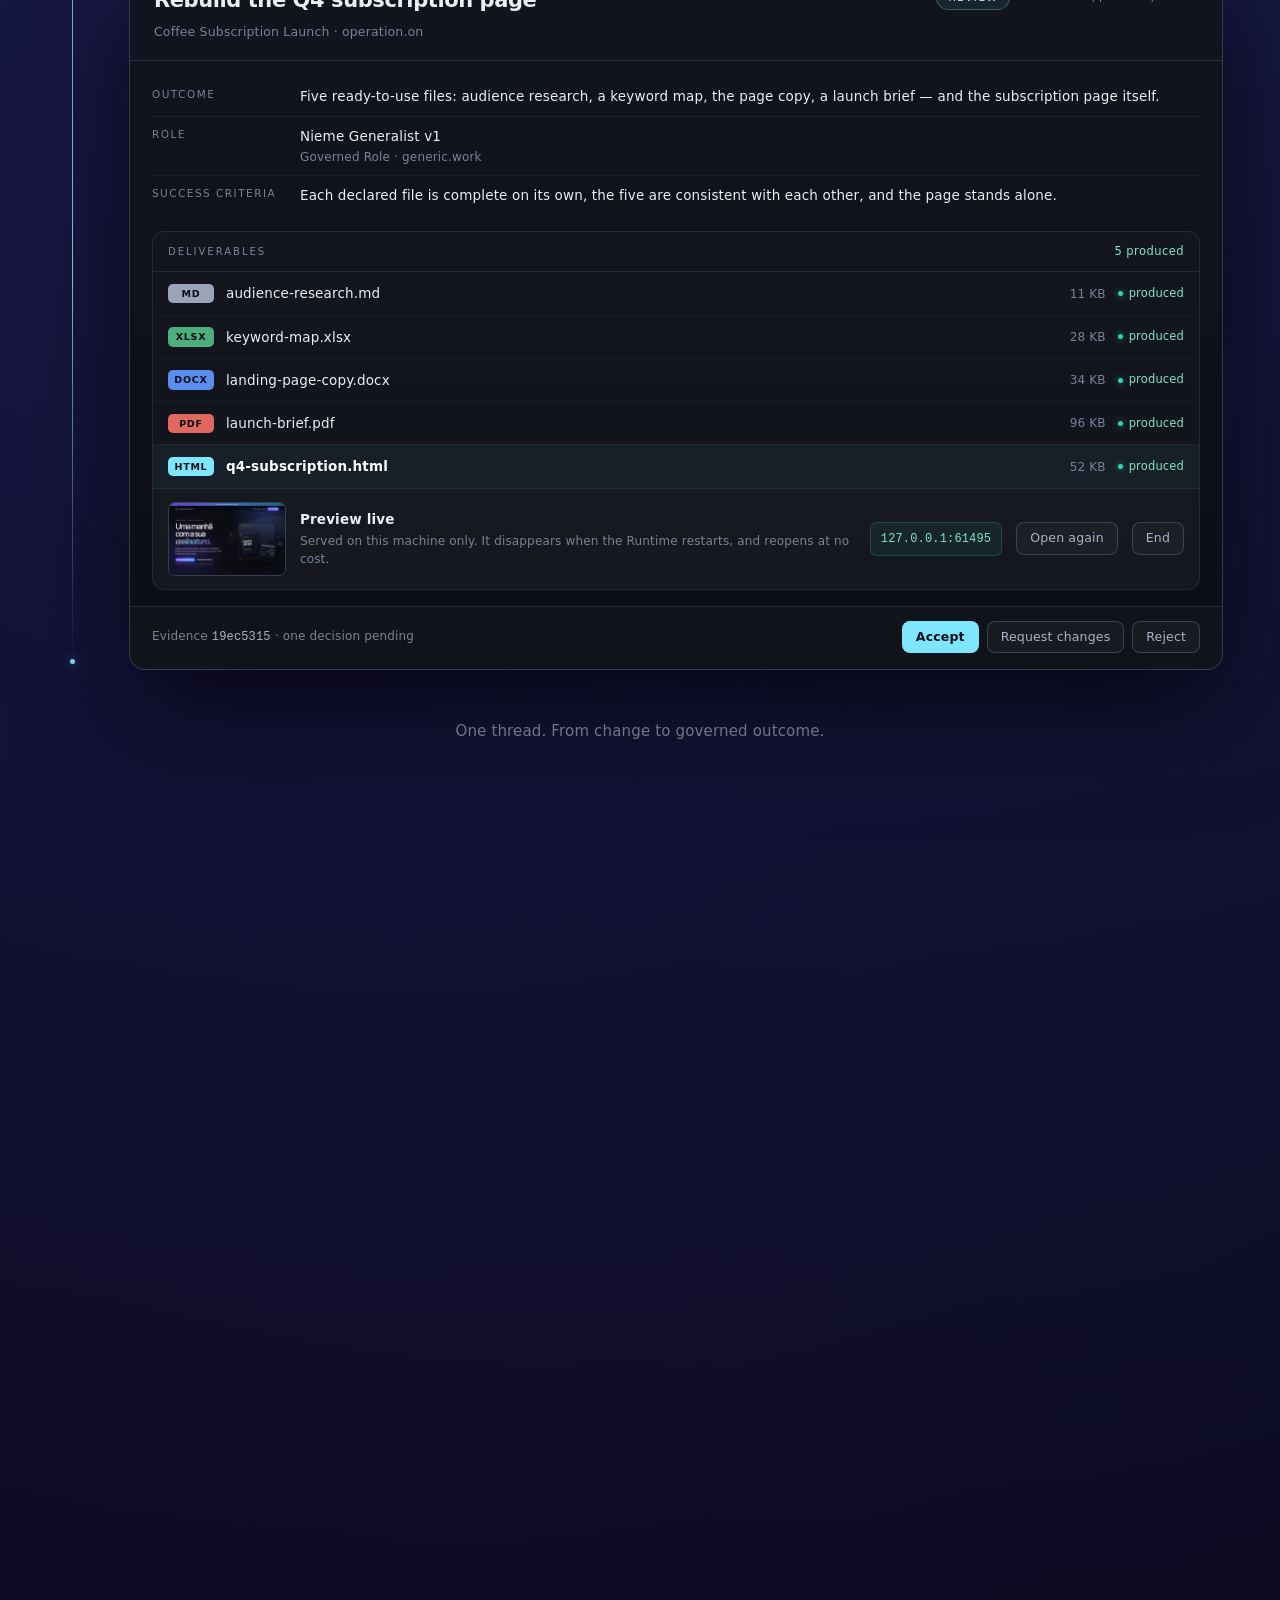
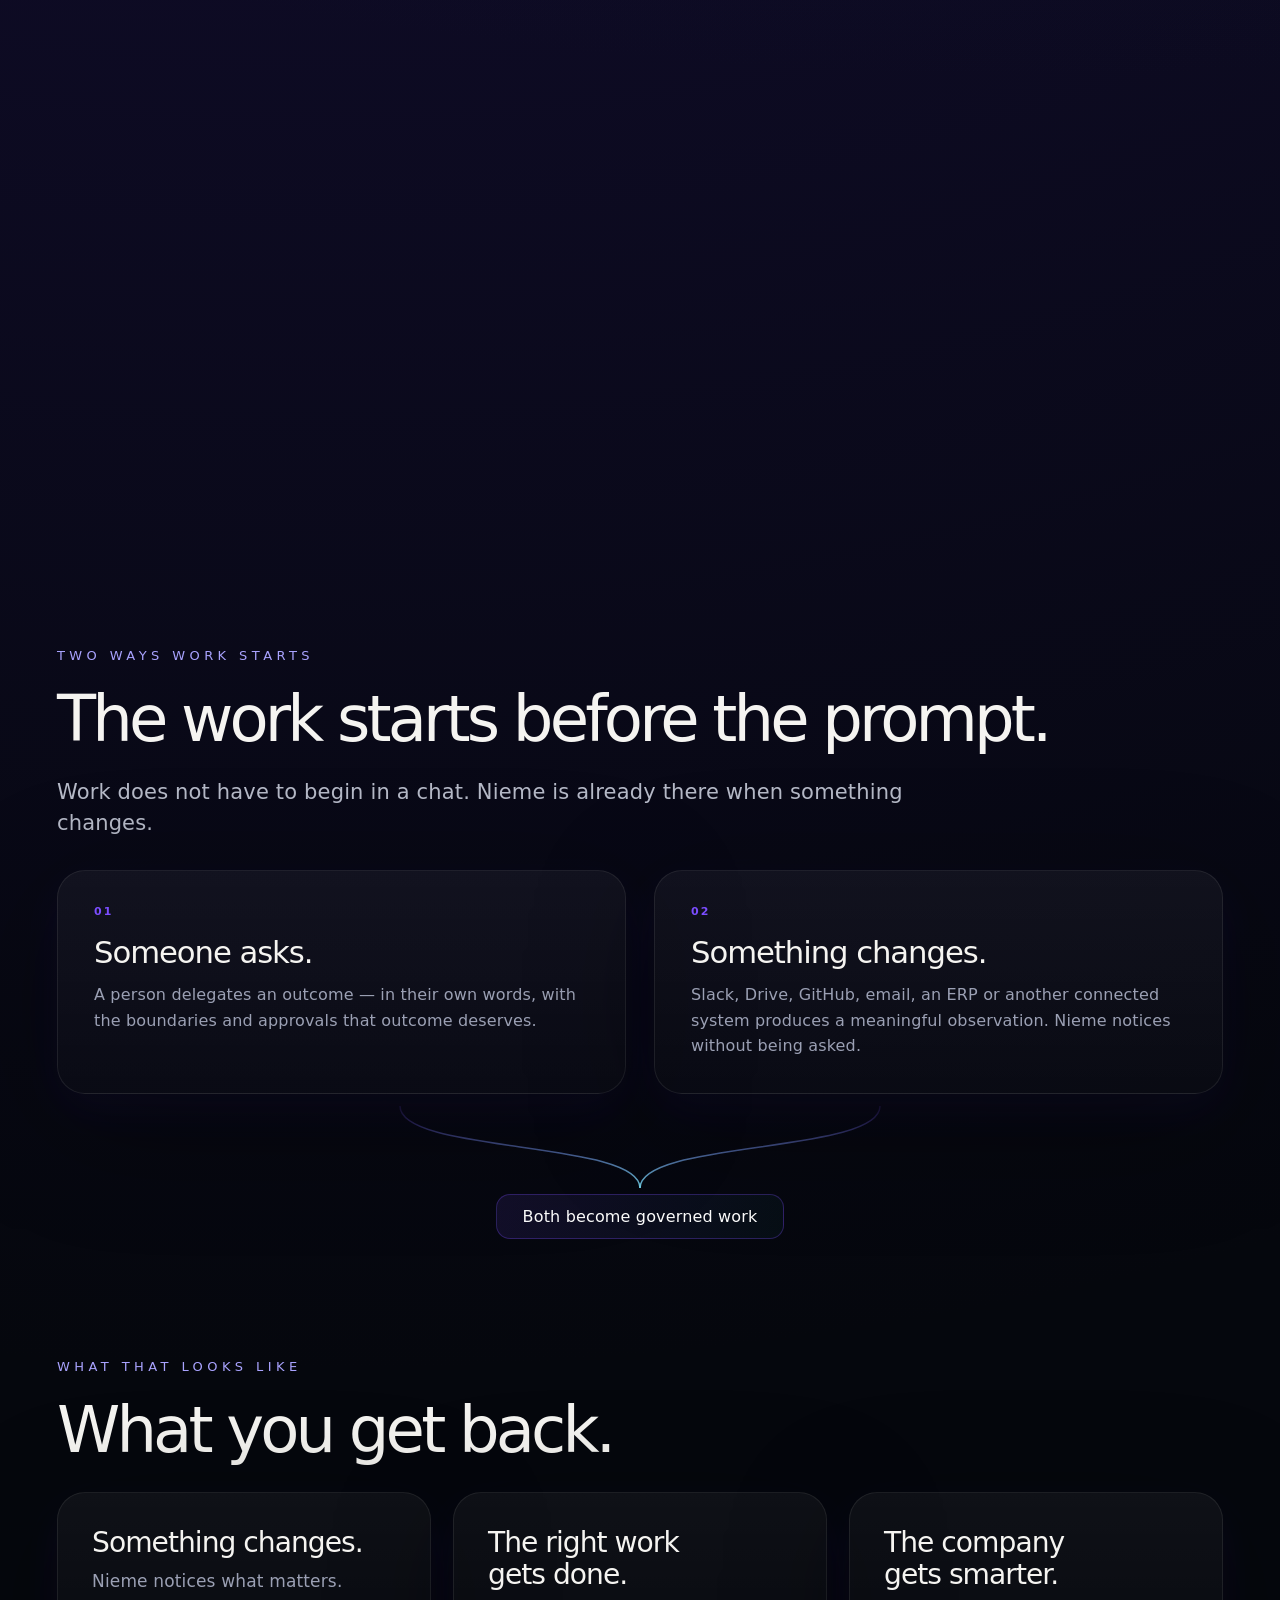
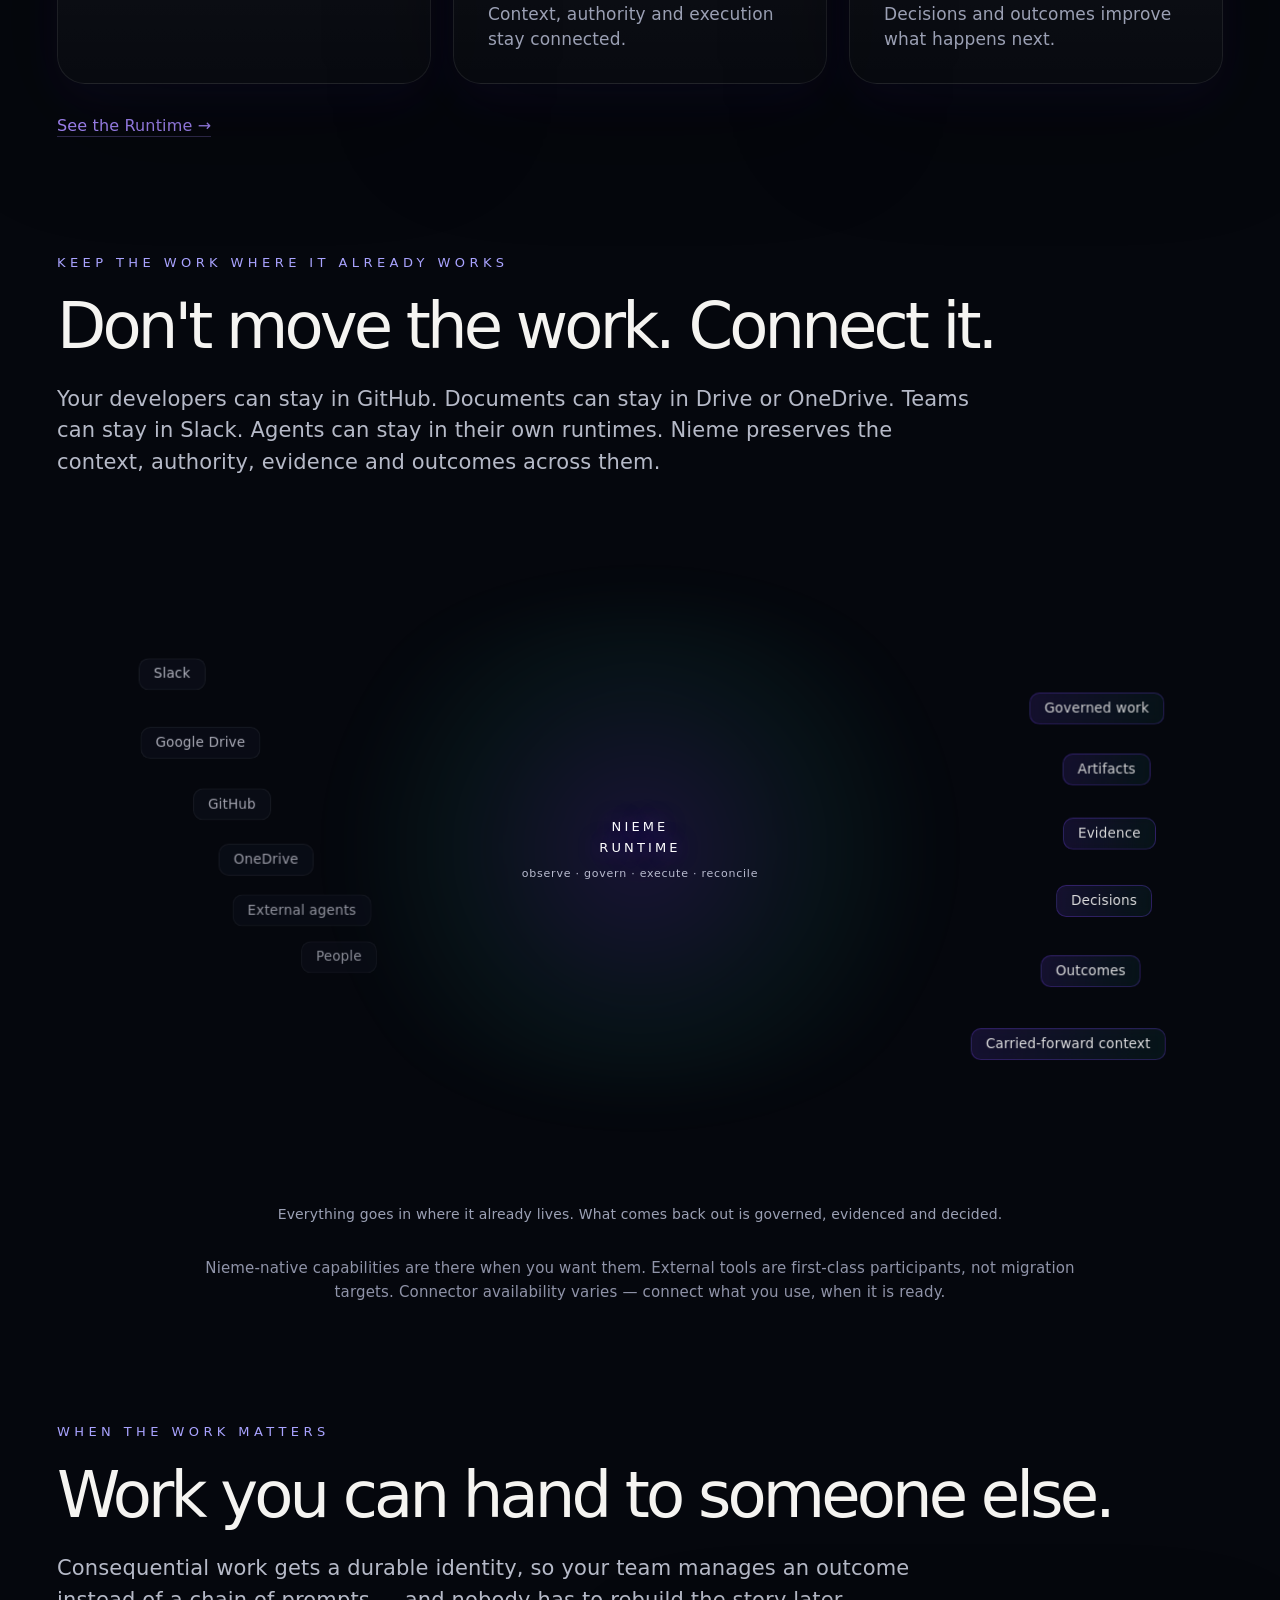
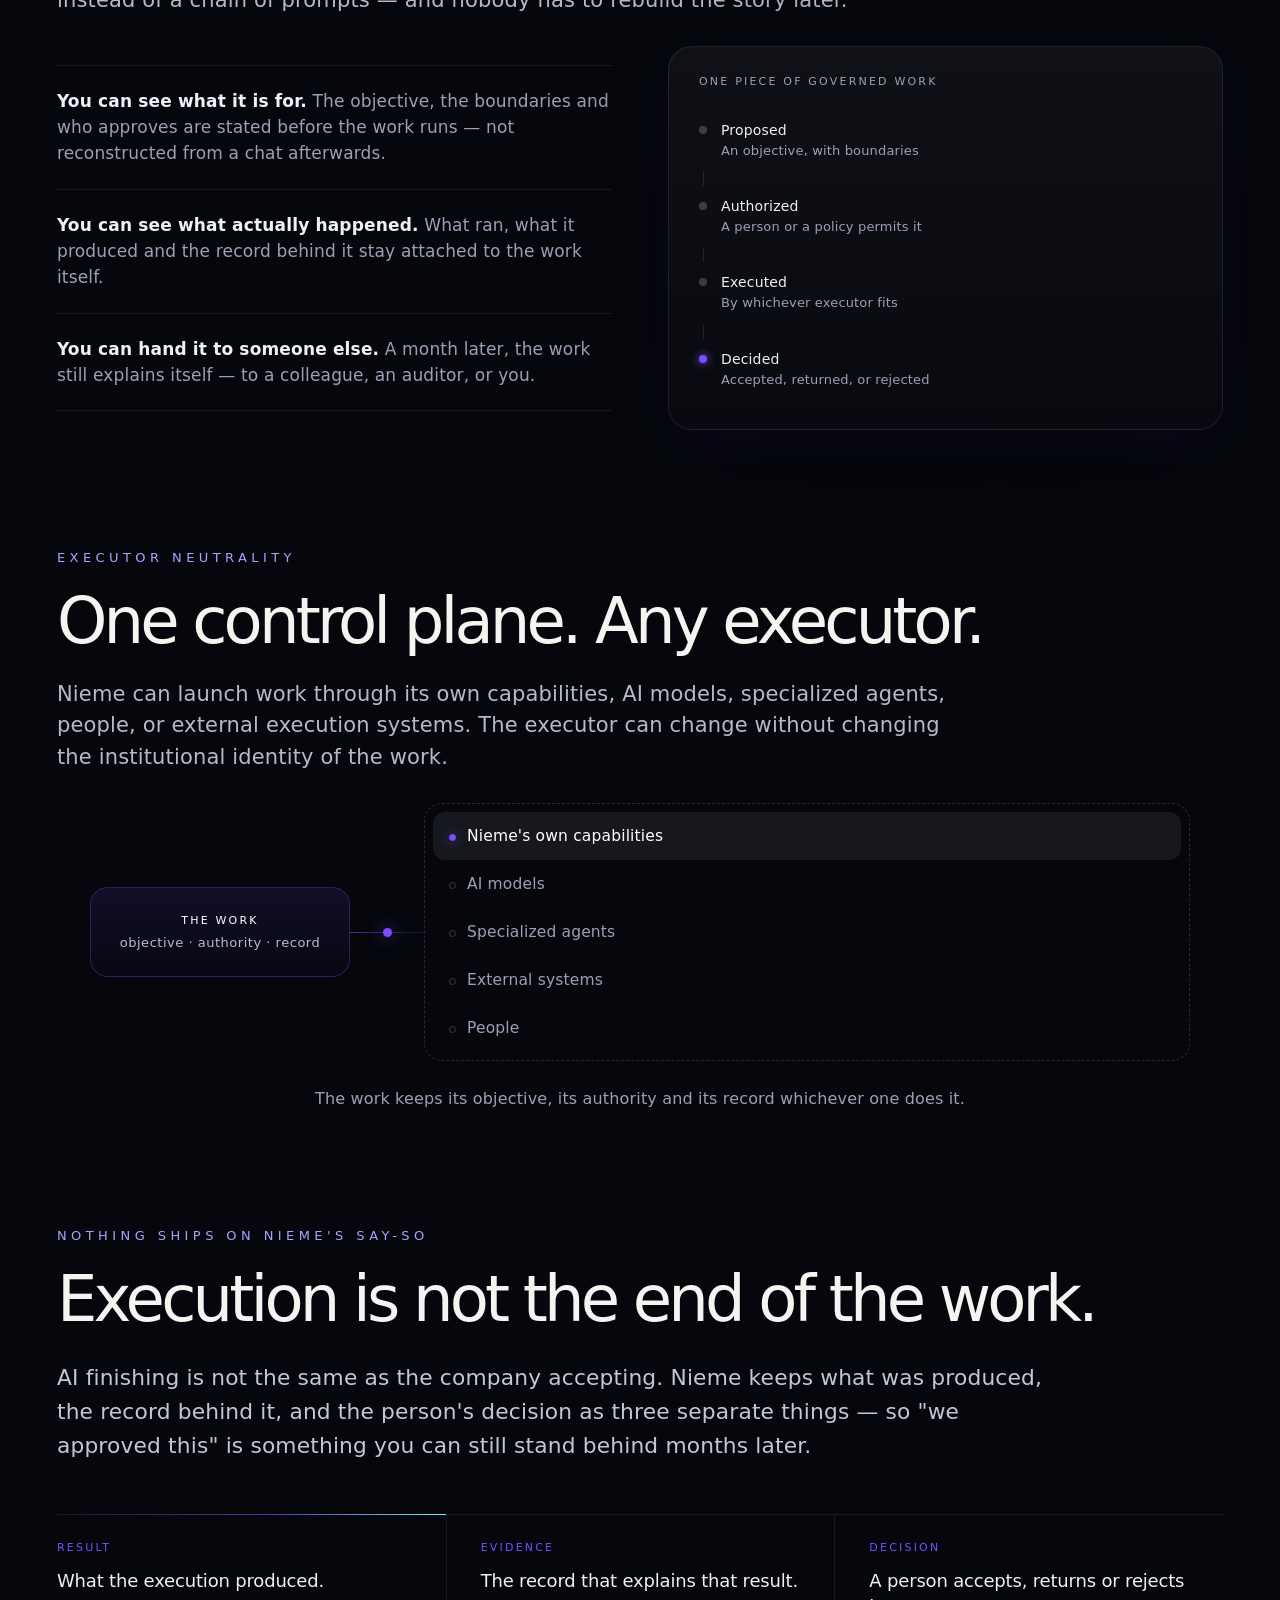
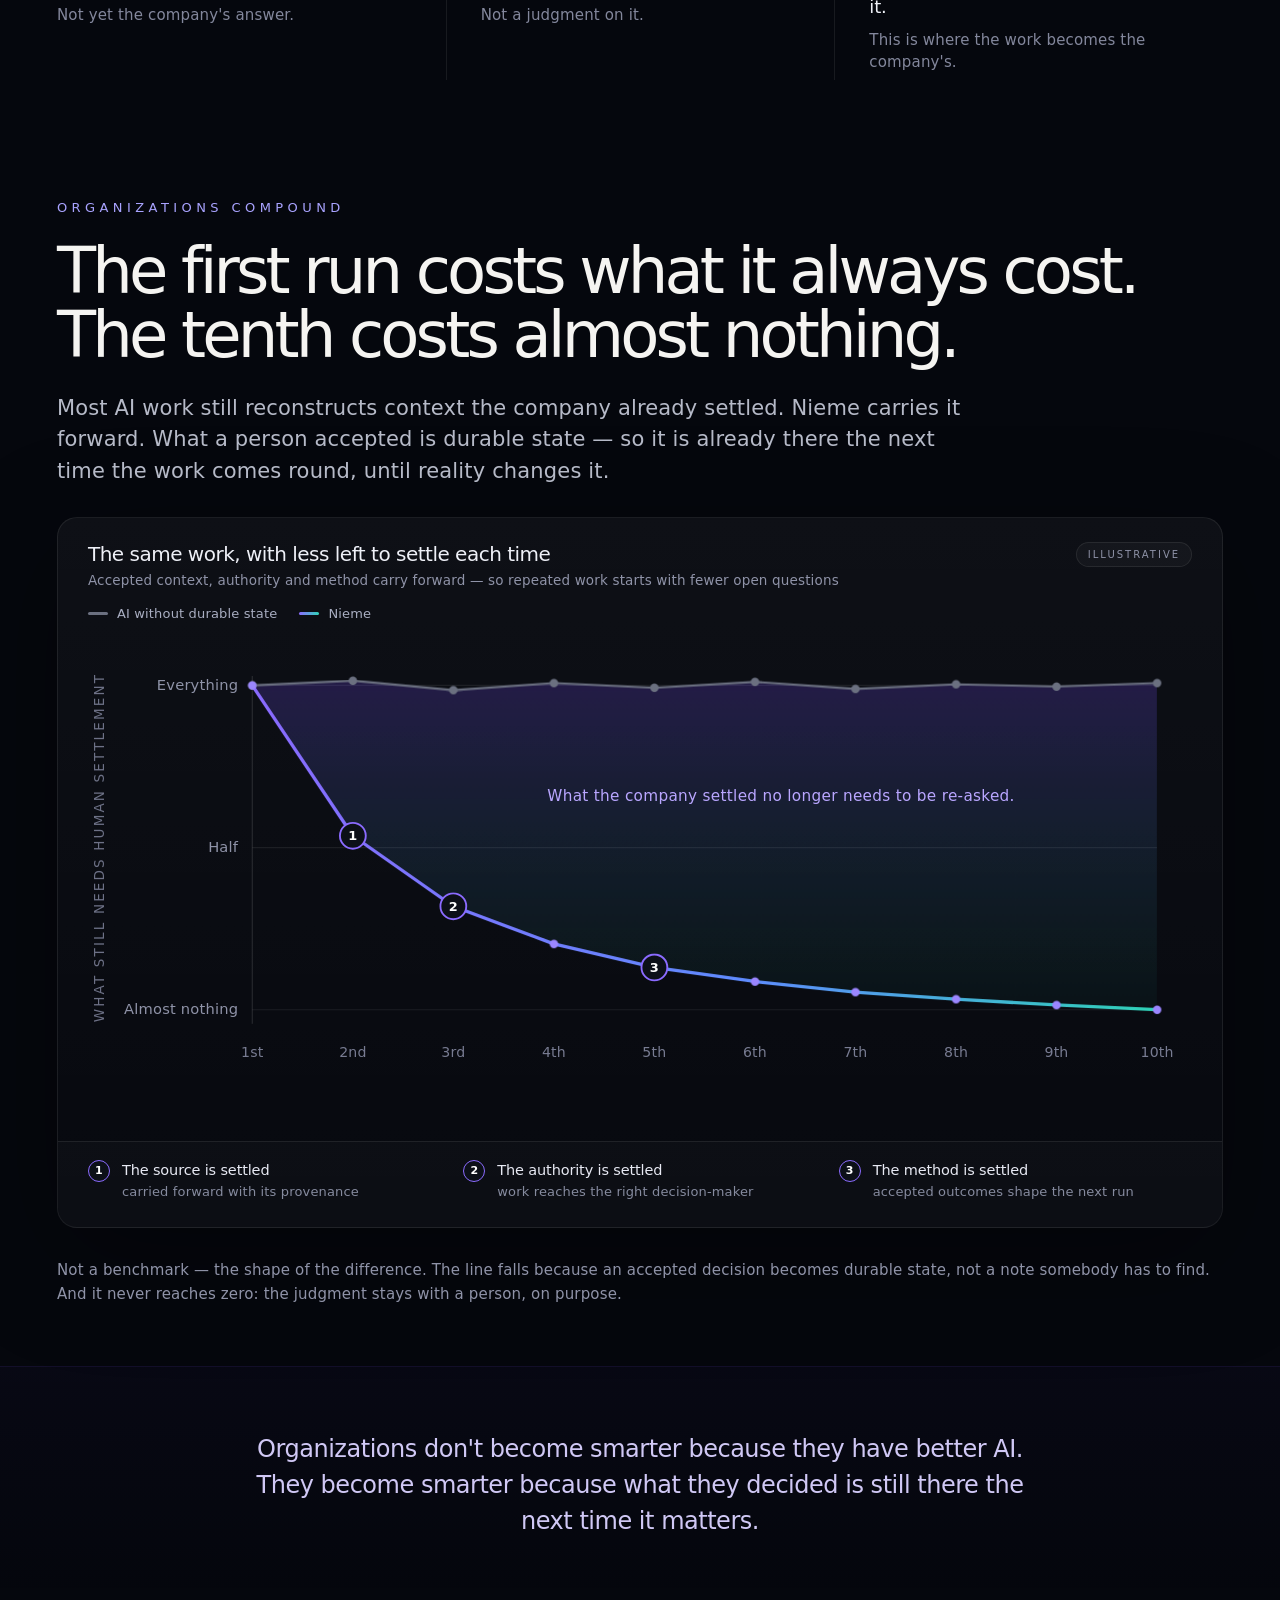
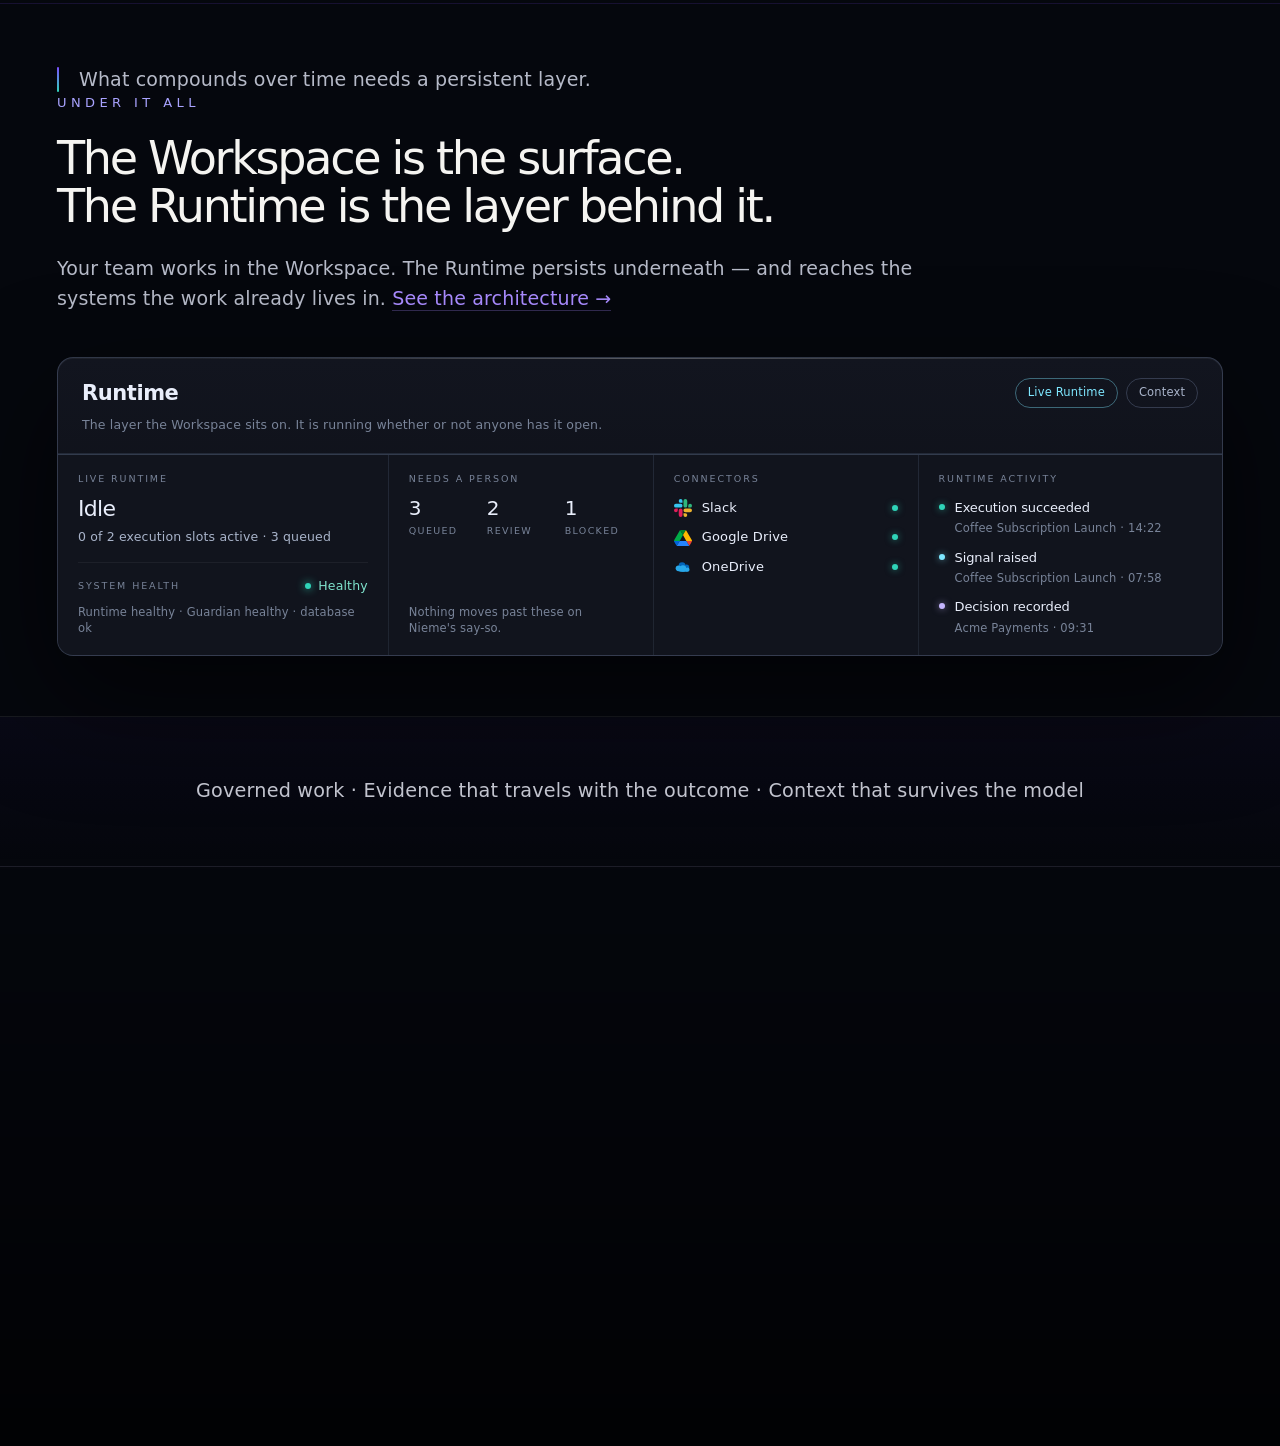
==== commit e64df45c: "WEBSITE-FIVE-DELIVERABLES-001 — the fifth deliverable is a page, and you can open it The "Executed" " ====
--- a/index.html
+++ b/index.html
@@ -400,18 +400,26 @@
               </div>
             </div>
             <dl class="dv-meta">
-              <div class="dv-row"><dt>Outcome</dt><dd>Four ready-to-use files: audience research, a keyword map, the page copy and a launch brief.</dd></div>
+              <div class="dv-row"><dt>Outcome</dt><dd>Five ready-to-use files: audience research, a keyword map, the page copy, a launch brief &mdash; and the subscription page itself.</dd></div>
               <div class="dv-row"><dt>Role</dt><dd>Nieme Generalist v1<em>Governed Role &middot; generic.work</em></dd></div>
-              <div class="dv-row"><dt>Success criteria</dt><dd>Each declared file is complete on its own, and the four are consistent with each other.</dd></div>
+              <div class="dv-row"><dt>Success criteria</dt><dd>Each declared file is complete on its own, the five are consistent with each other, and the page stands alone.</dd></div>
             </dl>
             <div class="dv-files">
-              <div class="dv-files-head"><span>DELIVERABLES</span><span class="dv-count">4 produced</span></div>
+              <div class="dv-files-head"><span>DELIVERABLES</span><span class="dv-count">5 produced</span></div>
               <ul class="dv-list">
                 <li><span class="dv-kind dv-kind--md">MD</span><span class="dv-name">audience-research.md</span><span class="dv-size">11 KB</span><span class="dv-ok">produced</span></li>
                 <li><span class="dv-kind dv-kind--xlsx">XLSX</span><span class="dv-name">keyword-map.xlsx</span><span class="dv-size">28 KB</span><span class="dv-ok">produced</span></li>
                 <li><span class="dv-kind dv-kind--docx">DOCX</span><span class="dv-name">landing-page-copy.docx</span><span class="dv-size">34 KB</span><span class="dv-ok">produced</span></li>
                 <li><span class="dv-kind dv-kind--pdf">PDF</span><span class="dv-name">launch-brief.pdf</span><span class="dv-size">96 KB</span><span class="dv-ok">produced</span></li>
+                <li class="dv-lead"><span class="dv-kind dv-kind--html">HTML</span><span class="dv-name">q4-subscription.html</span><span class="dv-size">52 KB</span><span class="dv-ok">produced</span></li>
               </ul>
+              <div class="dv-prev">
+                <img src="q4-preview.jpg" alt="" width="118" height="74" loading="lazy" decoding="async">
+                <span class="dv-prev-t"><b>Preview live</b><span>Served on this machine only. It disappears when the Runtime restarts, and reopens at no cost.</span></span>
+                <span class="dv-url">127.0.0.1:61495</span>
+                <span class="dv-btn">Open again</span>
+                <span class="dv-btn">End</span>
+              </div>
             </div>
             <div class="dv-decide">
               <span class="dv-ev">Evidence <b>19ec5315</b> &middot; one decision pending</span>
--- a/styles.css
+++ b/styles.css
@@ -1366,6 +1366,25 @@
 .dv-kind--xlsx{background:#4caf7d}
 .dv-kind--docx{background:#5b8def}
 .dv-kind--pdf{background:#e0685f}
+/* REVIEW-PRESENTATION-002 — o quinto entregavel e uma pagina, e ela e navegavel antes
+   da decisao. A previa vive DENTRO da lista porque a pagina e um entregavel como os
+   outros; um painel separado sugeriria que ela e outra coisa. */
+.dv-kind--html{background:#7ee7ff}
+.dv-list li.dv-lead{background:#7ee7ff0d}
+.dv-list li.dv-lead .dv-name{font-weight:600;color:#fff}
+.dv-prev{display:flex;align-items:center;gap:14px;flex-wrap:wrap;
+  padding:13px 15px;border-top:1px solid var(--ui-line);background:#ffffff05}
+.dv-prev img{flex:none;width:118px;height:74px;object-fit:cover;object-position:top left;
+  border:1px solid var(--ui-line2);border-radius:7px}
+.dv-prev-t{min-width:0;flex:1 1 210px}
+.dv-prev-t b{display:block;font-size:13.5px;font-weight:600;color:var(--ui-text)}
+.dv-prev-t span{display:block;margin-top:3px;font-size:12px;line-height:1.5;color:var(--ui-muted)}
+.dv-url{flex:none;font-family:ui-monospace,SFMono-Regular,Menlo,monospace;font-size:12px;
+  color:#7fe3cd;padding:7px 10px;border-radius:7px;border:1px solid #2fd4b833;background:#2fd4b810}
+@media (max-width:620px){
+  .dv-prev{gap:10px}
+  .dv-prev img{width:92px;height:58px}
+}
 .dv-name{min-width:0;flex:1;color:var(--ui-text);overflow:hidden;text-overflow:ellipsis;white-space:nowrap}
 .dv-size{flex:none;font-size:12px;color:var(--ui-muted);font-variant-numeric:tabular-nums}
 .dv-ok{flex:none;font-size:11.5px;color:#7fe3cd;display:inline-flex;align-items:center;gap:6px}
